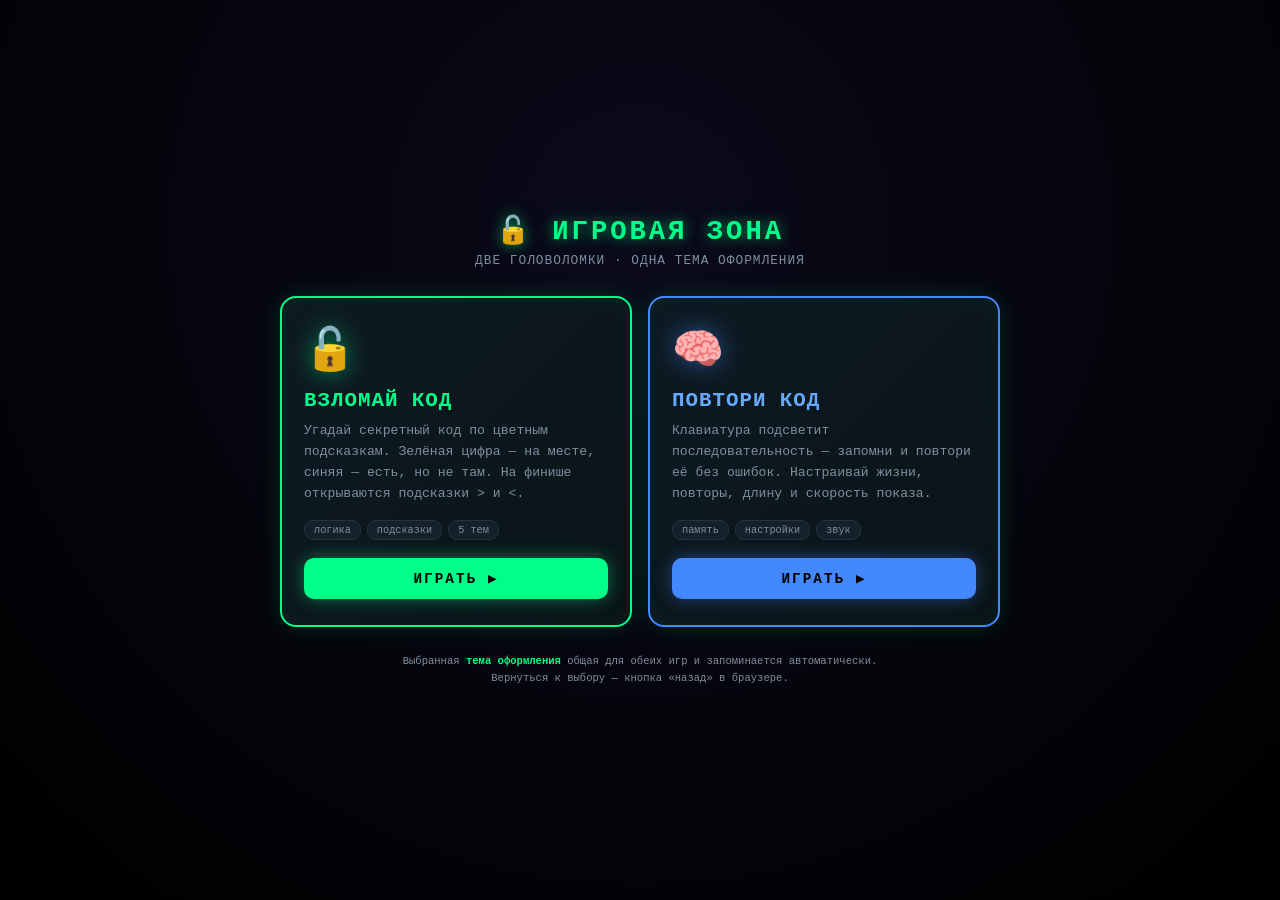
==== index.html @ ed69767f "Add files via upload" ====
﻿<!DOCTYPE html>
<html lang="ru">
<head>
<meta charset="UTF-8">
<meta name="viewport" content="width=device-width, initial-scale=1.0">
<title>🔓 Игровая зона</title>
<style>
  *{box-sizing:border-box;margin:0;padding:0;-webkit-tap-highlight-color:transparent}
  :root{--accent:#00ff88;--accent2:#4488ff;--dim:#7f8fa0}
  body{
    font-family:'Courier New',monospace;
    background:radial-gradient(circle at 50% 25%,#0a0a1a 0%,#000 100%);
    color:var(--accent);min-height:100vh;
    display:flex;justify-content:center;align-items:center;padding:16px;
  }
  .wrap{max-width:720px;width:100%}
  h1{text-align:center;font-size:1.7em;letter-spacing:3px;margin-bottom:6px;text-shadow:0 0 14px rgba(0,255,136,.6)}
  .sub{text-align:center;color:var(--dim);font-size:.8em;margin-bottom:28px;letter-spacing:1px}
  .grid{display:grid;grid-template-columns:1fr 1fr;gap:16px}
  @media(max-width:640px){.grid{grid-template-columns:1fr}}
  .card{
    display:flex;flex-direction:column;text-decoration:none;
    background:linear-gradient(135deg,#0d1a22 0%,#0a1418 100%);
    border:2px solid var(--accent);border-radius:16px;padding:26px 22px;
    transition:transform .18s,box-shadow .18s,background .18s;
    box-shadow:0 0 24px rgba(0,255,136,.15),inset 0 0 20px rgba(0,255,136,.04);
  }
  .card:active,.card:hover{transform:translateY(-4px) scale(.99);box-shadow:0 6px 34px rgba(0,255,136,.4)}
  .card.alt{border-color:var(--accent2)}
  .card.alt:hover,.card.alt:active{box-shadow:0 6px 34px rgba(68,136,255,.4)}
  .icon{font-size:2.6em;margin-bottom:14px;filter:drop-shadow(0 0 12px rgba(0,255,136,.5))}
  .card.alt .icon{filter:drop-shadow(0 0 12px rgba(68,136,255,.5))}
  .name{font-size:1.3em;font-weight:bold;color:var(--accent);letter-spacing:1px;margin-bottom:8px}
  .card.alt .name{color:#66aaff}
  .desc{color:var(--dim);font-size:.82em;line-height:1.6;flex:1}
  .tags{display:flex;flex-wrap:wrap;gap:6px;margin-top:16px}
  .tag{font-size:.64em;padding:3px 9px;border-radius:9px;background:#14202a;color:var(--dim);border:1px solid #24343e}
  .play{
    margin-top:18px;text-align:center;font-weight:bold;letter-spacing:2px;
    padding:12px;border-radius:10px;background:var(--accent);color:#000;
    box-shadow:0 0 18px rgba(0,255,136,.4);font-size:.9em;
  }
  .card.alt .play{background:var(--accent2);box-shadow:0 0 18px rgba(68,136,255,.4)}
  .note{text-align:center;color:var(--dim);font-size:.66em;margin-top:26px;line-height:1.6}
  .note b{color:var(--accent)}
</style>
</head>
<body>
  <div class="wrap">
    <h1>🔓 ИГРОВАЯ ЗОНА</h1>
    <p class="sub">ДВЕ ГОЛОВОЛОМКИ · ОДНА ТЕМА ОФОРМЛЕНИЯ</p>

    <div class="grid">
      <a class="card" href="guessthecode.html">
        <div class="icon">🔓</div>
        <div class="name">ВЗЛОМАЙ КОД</div>
        <div class="desc">Угадай секретный код по цветным подсказкам. Зелёная цифра — на месте, синяя — есть, но не там. На финише открываются подсказки &gt; и &lt;.</div>
        <div class="tags">
          <span class="tag">логика</span>
          <span class="tag">подсказки</span>
          <span class="tag">5 тем</span>
        </div>
        <div class="play">ИГРАТЬ ▶</div>
      </a>

      <a class="card alt" href="seq.html">
        <div class="icon">🧠</div>
        <div class="name">ПОВТОРИ КОД</div>
        <div class="desc">Клавиатура подсветит последовательность — запомни и повтори её без ошибок. Настраивай жизни, повторы, длину и скорость показа.</div>
        <div class="tags">
          <span class="tag">память</span>
          <span class="tag">настройки</span>
          <span class="tag">звук</span>
        </div>
        <div class="play">ИГРАТЬ ▶</div>
      </a>
    </div>

    <div class="note">Выбранная <b>тема оформления</b> общая для обеих игр и запоминается автоматически.<br>Вернуться к выбору — кнопка «назад» в браузере.</div>
  </div>
</body>
</html>
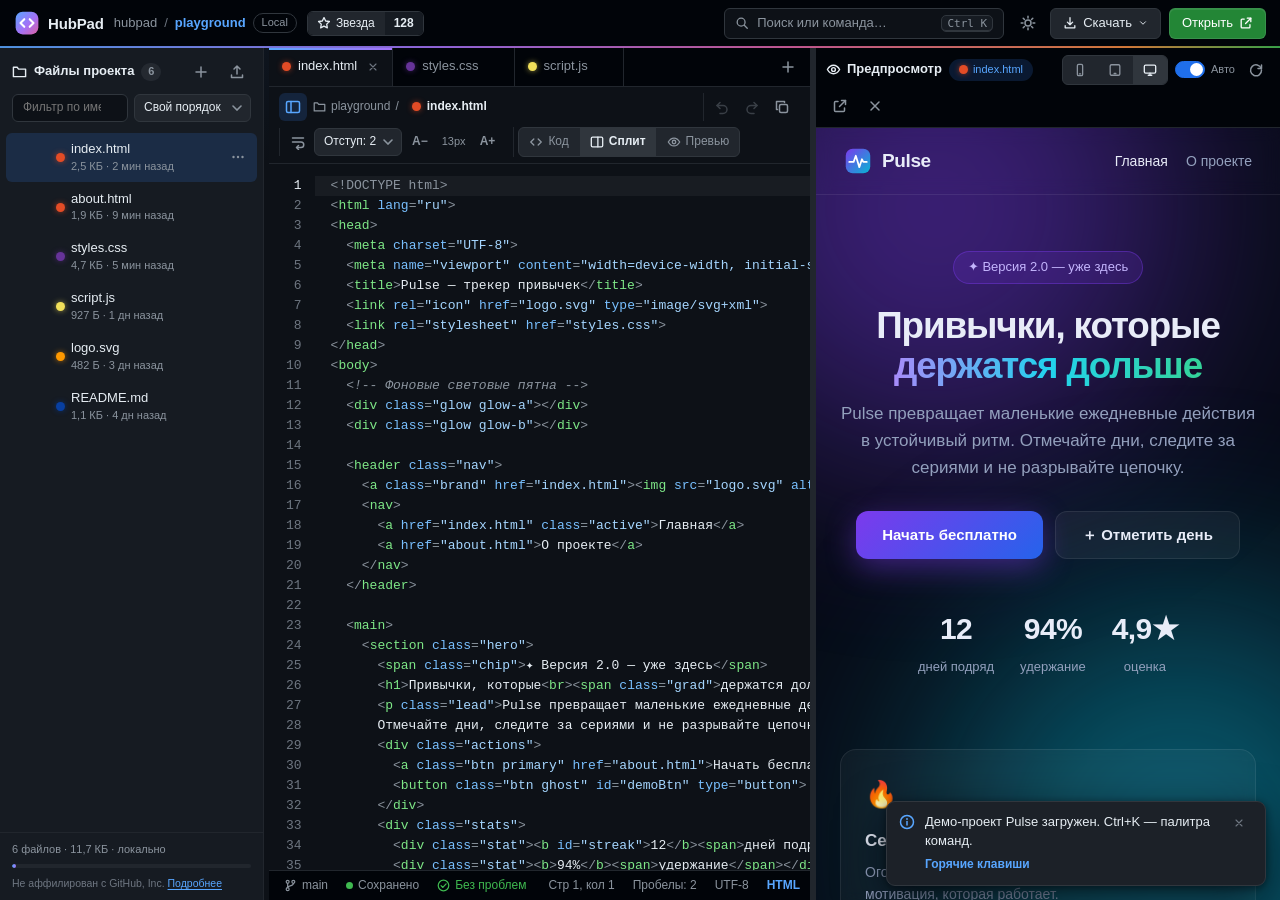
==== commit 986f3ef5: "Rename hubpad.html to index.html" ====
--- a/index.html
+++ b/index.html
@@ -1,82 +1,3005 @@
 ﻿<!DOCTYPE html>
-<html lang="ru">
+<html lang="ru" data-theme="dark">
 <head>
 <meta charset="UTF-8">
-<meta name="viewport" content="width=device-width, initial-scale=1.0">
-<title>🔓 Игровая зона</title>
+<meta name="viewport" content="width=device-width, initial-scale=1, maximum-scale=1, interactive-widget=resizes-content">
+<meta name="color-scheme" content="dark light">
+<title>HubPad — Редактор кода в стиле GitHub</title>
+<link id="favicon" rel="icon" href="data:,">
 <style>
-  *{box-sizing:border-box;margin:0;padding:0;-webkit-tap-highlight-color:transparent}
-  :root{--accent:#00ff88;--accent2:#4488ff;--dim:#7f8fa0}
-  body{
-    font-family:'Courier New',monospace;
-    background:radial-gradient(circle at 50% 25%,#0a0a1a 0%,#000 100%);
-    color:var(--accent);min-height:100vh;
-    display:flex;justify-content:center;align-items:center;padding:16px;
-  }
-  .wrap{max-width:720px;width:100%}
-  h1{text-align:center;font-size:1.7em;letter-spacing:3px;margin-bottom:6px;text-shadow:0 0 14px rgba(0,255,136,.6)}
-  .sub{text-align:center;color:var(--dim);font-size:.8em;margin-bottom:28px;letter-spacing:1px}
-  .grid{display:grid;grid-template-columns:1fr 1fr;gap:16px}
-  @media(max-width:640px){.grid{grid-template-columns:1fr}}
-  .card{
-    display:flex;flex-direction:column;text-decoration:none;
-    background:linear-gradient(135deg,#0d1a22 0%,#0a1418 100%);
-    border:2px solid var(--accent);border-radius:16px;padding:26px 22px;
-    transition:transform .18s,box-shadow .18s,background .18s;
-    box-shadow:0 0 24px rgba(0,255,136,.15),inset 0 0 20px rgba(0,255,136,.04);
-  }
-  .card:active,.card:hover{transform:translateY(-4px) scale(.99);box-shadow:0 6px 34px rgba(0,255,136,.4)}
-  .card.alt{border-color:var(--accent2)}
-  .card.alt:hover,.card.alt:active{box-shadow:0 6px 34px rgba(68,136,255,.4)}
-  .icon{font-size:2.6em;margin-bottom:14px;filter:drop-shadow(0 0 12px rgba(0,255,136,.5))}
-  .card.alt .icon{filter:drop-shadow(0 0 12px rgba(68,136,255,.5))}
-  .name{font-size:1.3em;font-weight:bold;color:var(--accent);letter-spacing:1px;margin-bottom:8px}
-  .card.alt .name{color:#66aaff}
-  .desc{color:var(--dim);font-size:.82em;line-height:1.6;flex:1}
-  .tags{display:flex;flex-wrap:wrap;gap:6px;margin-top:16px}
-  .tag{font-size:.64em;padding:3px 9px;border-radius:9px;background:#14202a;color:var(--dim);border:1px solid #24343e}
-  .play{
-    margin-top:18px;text-align:center;font-weight:bold;letter-spacing:2px;
-    padding:12px;border-radius:10px;background:var(--accent);color:#000;
-    box-shadow:0 0 18px rgba(0,255,136,.4);font-size:.9em;
-  }
-  .card.alt .play{background:var(--accent2);box-shadow:0 0 18px rgba(68,136,255,.4)}
-  .note{text-align:center;color:var(--dim);font-size:.66em;margin-top:26px;line-height:1.6}
-  .note b{color:var(--accent)}
+/* ============ ПАЛИТРА GITHUB ============ */
+:root, :root[data-theme="dark"]{
+  --canvas:#0d1117; --inset:#010409; --surface:#161b22; --overlay:#1c2128;
+  --border:#30363d; --border-muted:#21262d;
+  --fg:#e6edf3; --muted:#8b949e; --faint:#6e7681;
+  --accent:#58a6ff; --accent-em:#1f6feb; --accent-subtle:rgba(56,139,253,.16);
+  --success:#3fb950; --success-em:#238636; --success-hover:#2ea043;
+  --danger:#f85149; --danger-em:#da3633; --danger-subtle:rgba(248,81,73,.16);
+  --warn:#d29922; --warn-subtle:rgba(187,128,9,.18);
+  --purple:#a371f7; --pink:#db61a2; --orange:#f0883e; --cyan:#39c5cf; --gold:#e3b341;
+  --hover:rgba(177,186,196,.09);
+  --btn-bg:#21262d; --btn-hover:#30363d; --btn-border:#30363d; --btn-primary-border:rgba(240,246,252,.1);
+  --syn-kw:#ff7b72; --syn-tag:#7ee787; --syn-attr:#79c0ff; --syn-str:#a5d6ff;
+  --syn-com:#8b949e; --syn-fun:#d2a8ff; --syn-const:#79c0ff;
+  --sel:rgba(56,139,253,.35); --active-line:rgba(110,118,129,.11);
+  --scrim:rgba(1,4,9,.72); --shadow:0 16px 48px rgba(1,4,9,.65), 0 2px 8px rgba(1,4,9,.5);
+  --scroll-thumb:#30363d; --scroll-hover:#484f58;
+  --glow-a:rgba(56,139,253,.07); --glow-b:rgba(163,113,247,.06);
+  --kbd-shadow:inset 0 -1px 0 #30363d;
+}
+:root[data-theme="light"]{
+  --canvas:#ffffff; --inset:#f6f8fa; --surface:#f6f8fa; --overlay:#ffffff;
+  --border:#d0d7de; --border-muted:#d8dee4;
+  --fg:#1f2328; --muted:#59636e; --faint:#818b98;
+  --accent:#0969da; --accent-em:#0969da; --accent-subtle:rgba(9,105,218,.12);
+  --success:#1a7f37; --success-em:#1f883d; --success-hover:#1a7f37;
+  --danger:#cf222e; --danger-em:#cf222e; --danger-subtle:rgba(207,34,46,.1);
+  --warn:#9a6700; --warn-subtle:rgba(154,103,0,.14);
+  --purple:#8250df; --pink:#bf3989; --orange:#bc4c00; --cyan:#1b7c83; --gold:#9a6700;
+  --hover:rgba(208,215,222,.35);
+  --btn-bg:#f6f8fa; --btn-hover:#eef1f4; --btn-border:#d0d7de; --btn-primary-border:rgba(31,35,40,.15);
+  --syn-kw:#cf222e; --syn-tag:#116329; --syn-attr:#0550ae; --syn-str:#0a3069;
+  --syn-com:#59636e; --syn-fun:#8250df; --syn-const:#0550ae;
+  --sel:rgba(9,105,218,.22); --active-line:rgba(234,238,242,.55);
+  --scrim:rgba(31,35,40,.5); --shadow:0 16px 48px rgba(140,149,159,.45), 0 2px 8px rgba(140,149,159,.25);
+  --scroll-thumb:#d0d7de; --scroll-hover:#afb8c1;
+  --glow-a:rgba(9,105,218,.05); --glow-b:rgba(130,80,223,.05);
+  --kbd-shadow:inset 0 -1px 0 #d0d7de;
+}
+/* ============ БАЗА ============ */
+*{box-sizing:border-box}
+html,body{height:100%}
+body{
+  margin:0; background:var(--canvas); color:var(--fg);
+  font:14px/1.45 -apple-system,BlinkMacSystemFont,"Segoe UI","Noto Sans",Helvetica,Arial,sans-serif;
+  overflow:hidden; touch-action:manipulation;
+}
+body::before{content:""; position:fixed; inset:0; pointer-events:none; z-index:0;
+  background:radial-gradient(700px 380px at 12% -8%, var(--glow-a), transparent 65%),
+             radial-gradient(760px 420px at 96% 108%, var(--glow-b), transparent 65%);}
+[hidden]{display:none!important}
+button{font:inherit; color:inherit; background:none; border:0; padding:0; cursor:pointer}
+input,select,textarea{font:inherit; color:inherit}
+::selection{background:var(--sel)}
+:focus-visible{outline:2px solid var(--accent); outline-offset:2px; border-radius:6px}
+svg{display:block; flex:none}
+*{scrollbar-width:thin; scrollbar-color:var(--scroll-thumb) transparent}
+*::-webkit-scrollbar{width:10px; height:10px}
+*::-webkit-scrollbar-track{background:transparent}
+*::-webkit-scrollbar-thumb{background:var(--scroll-thumb); border-radius:6px; border:2px solid transparent; background-clip:padding-box}
+*::-webkit-scrollbar-thumb:hover{background:var(--scroll-hover); border:2px solid transparent; background-clip:padding-box}
+*::-webkit-scrollbar-corner{background:transparent}
+kbd,.kbd{font:11px/1 ui-monospace,SFMono-Regular,"SF Mono",Menlo,Consolas,monospace; color:var(--muted);
+  background:var(--surface); border:1px solid var(--border); border-radius:5px; padding:2px 5px; box-shadow:var(--kbd-shadow); white-space:nowrap}
+/* ============ КНОПКИ ============ */
+.btn{display:inline-flex; align-items:center; gap:6px; padding:5px 12px; min-height:30px;
+  background:var(--btn-bg); border:1px solid var(--btn-border); border-radius:6px;
+  font-size:13px; font-weight:500; color:var(--fg); white-space:nowrap; user-select:none;
+  transition:background .12s, border-color .12s, box-shadow .12s}
+.btn:hover{background:var(--btn-hover)}
+.btn:active{filter:brightness(.94)}
+.btn[disabled]{opacity:.45; cursor:not-allowed; pointer-events:none}
+.btn-primary{background:var(--success-em); border-color:var(--btn-primary-border); color:#fff;
+  box-shadow:0 1px 0 rgba(0,0,0,.15), inset 0 1px 0 rgba(255,255,255,.08)}
+.btn-primary:hover{background:var(--success-hover)}
+.btn-danger{background:var(--danger-em); border-color:var(--btn-primary-border); color:#fff}
+.btn-danger:hover{filter:brightness(1.1)}
+.btn-block{width:100%; justify-content:center}
+.btn-sm{padding:3px 9px; min-height:26px; font-size:12px}
+.icon-btn{display:inline-flex; align-items:center; justify-content:center; width:28px; height:28px;
+  border-radius:6px; color:var(--muted); border:1px solid transparent; user-select:none;
+  transition:background .12s, color .12s}
+.icon-btn:hover{background:var(--hover); color:var(--fg)}
+.icon-btn[disabled]{opacity:.35; pointer-events:none}
+.icon-btn[aria-pressed="true"]{background:var(--accent-subtle); color:var(--accent)}
+.seg{display:inline-flex; background:var(--btn-bg); border:1px solid var(--btn-border); border-radius:6px; overflow:hidden}
+.seg-btn{display:inline-flex; align-items:center; gap:5px; padding:4px 10px; min-height:28px;
+  font-size:12px; font-weight:500; color:var(--muted); border-right:1px solid var(--border-muted); transition:background .12s,color .12s}
+.seg-btn:last-child{border-right:0}
+.seg-btn:hover{color:var(--fg); background:var(--hover)}
+.seg-btn[aria-pressed="true"]{background:var(--btn-hover); color:var(--fg); font-weight:600}
+.sel{appearance:none; background:var(--btn-bg) url('data:image/svg+xml;utf8,<svg xmlns="http://www.w3.org/2000/svg" width="10" height="6" viewBox="0 0 10 6"><path d="M1 1l4 4 4-4" fill="none" stroke="%238b949e" stroke-width="1.6" stroke-linecap="round"/></svg>') no-repeat right 8px center;
+  border:1px solid var(--btn-border); border-radius:6px; padding:4px 24px 4px 9px; font-size:12px; color:var(--fg); min-height:28px}
+.sel:hover{background-color:var(--btn-hover)}
+.switch{position:relative; width:30px; height:17px; border-radius:20px; background:var(--btn-border); border:1px solid var(--border); transition:background .15s; flex:none}
+.switch::after{content:""; position:absolute; top:1px; left:1px; width:13px; height:13px; border-radius:50%; background:var(--muted); transition:transform .15s, background .15s}
+.switch[aria-checked="true"]{background:var(--accent-em); border-color:var(--accent-em)}
+.switch[aria-checked="true"]::after{transform:translateX(13px); background:#fff}
+.field{width:100%; background:var(--canvas); border:1px solid var(--border); border-radius:6px; padding:6px 10px; font-size:13px; color:var(--fg)}
+.field:focus{outline:none; border-color:var(--accent); box-shadow:0 0 0 3px var(--accent-subtle)}
+.field.err{border-color:var(--danger); box-shadow:0 0 0 3px var(--danger-subtle)}
+.field-label{display:block; font-size:12px; font-weight:600; margin:0 0 6px}
+.field-hint{font-size:12px; color:var(--muted); margin-top:6px; min-height:16px}
+.field-hint.err{color:var(--danger)}
+/* ============ КАРКАС ============ */
+.app{position:relative; z-index:1; display:flex; flex-direction:column; height:100vh; height:100dvh}
+.topbar{position:relative; z-index:30; display:flex; align-items:center; gap:10px; padding:8px 14px;
+  background:var(--inset); border-bottom:1px solid var(--border-muted); flex:none}
+.topbar::after{content:""; position:absolute; left:0; right:0; bottom:-1px; height:2px; opacity:.85; pointer-events:none;
+  background:linear-gradient(90deg, var(--accent), var(--purple) 34%, var(--pink) 62%, var(--orange) 88%, var(--success))}
+.brand{display:flex; align-items:center; gap:8px; font-weight:700; font-size:15px; letter-spacing:-.01em; user-select:none}
+.repo-crumb{display:flex; align-items:center; gap:7px; font-size:13px; color:var(--muted); min-width:0}
+.repo-crumb b{color:var(--accent); font-weight:600}
+.repo-crumb .sep{color:var(--faint)}
+.badge-public{font-size:11px; font-weight:500; color:var(--muted); border:1px solid var(--border); border-radius:20px; padding:1px 8px}
+.star-btn{display:inline-flex; align-items:center; gap:0; border:1px solid var(--btn-border); border-radius:6px; overflow:hidden; position:relative}
+.star-btn .sb-l{display:inline-flex; align-items:center; gap:5px; padding:3px 9px; background:var(--btn-bg); font-size:12px; font-weight:500; transition:background .12s}
+.star-btn:hover .sb-l{background:var(--btn-hover)}
+.star-btn .sb-n{padding:3px 9px; font-size:12px; font-weight:600; background:var(--surface); border-left:1px solid var(--border-muted)}
+.star-btn.starred .sb-l{color:var(--gold)}
+.star-btn.starred svg{fill:var(--gold)}
+.burst-p{position:absolute; left:22px; top:50%; width:5px; height:5px; border-radius:50%; pointer-events:none;
+  background:var(--gold); animation:burst .65s ease-out forwards}
+@keyframes burst{0%{transform:translate(0,0) scale(1); opacity:1}100%{transform:translate(var(--dx),var(--dy)) scale(.2); opacity:0}}
+.topbar .spacer{flex:1}
+.search-trigger{display:flex; align-items:center; gap:8px; width:280px; padding:5px 10px; min-height:30px;
+  background:var(--canvas); border:1px solid var(--border); border-radius:6px; color:var(--muted); font-size:13px; transition:border-color .12s}
+.search-trigger:hover{border-color:var(--faint)}
+.search-trigger .st-txt{flex:1; text-align:left; overflow:hidden; text-overflow:ellipsis; white-space:nowrap}
+.top-actions{display:flex; align-items:center; gap:8px}
+.workspace{flex:1; display:flex; min-height:0}
+/* ============ САЙДБАР ============ */
+.sidebar{display:flex; flex-direction:column; width:264px; flex:none; background:var(--surface);
+  border-right:1px solid var(--border-muted); min-height:0}
+.sb-head{display:flex; align-items:center; gap:8px; padding:10px 12px 8px; flex:none}
+.sb-title{font-size:13px; font-weight:600; flex:1; display:flex; align-items:center; gap:7px}
+.count-pill{font-size:11px; font-weight:600; color:var(--muted); background:var(--hover); border-radius:20px; padding:1px 7px}
+.sb-tools{display:flex; gap:6px; padding:0 12px 8px; flex:none}
+.sb-filter-wrap{position:relative; flex:1; min-width:0}
+.sb-filter-wrap .field{padding-right:26px; font-size:12px; min-height:28px; padding-top:4px; padding-bottom:4px}
+.sb-clear{position:absolute; right:3px; top:50%; transform:translateY(-50%); width:22px; height:22px}
+.bulk-bar{display:flex; align-items:center; gap:6px; margin:0 12px 8px; padding:6px 8px; flex:none;
+  background:var(--accent-subtle); border:1px solid var(--accent-em); border-radius:6px; font-size:12px}
+.bulk-bar b{flex:1; font-weight:600; color:var(--accent)}
+.file-list{flex:1; overflow-y:auto; overflow-x:hidden; padding:2px 6px 10px; min-height:0}
+.f-item{position:relative; display:flex; align-items:center; gap:6px; padding:6px 6px 6px 4px; margin:1px 0;
+  border-radius:6px; cursor:pointer; border:1px solid transparent; user-select:none}
+.f-item:hover{background:var(--hover)}
+.f-item.active{background:var(--accent-subtle)}
+.f-item.active .f-name{color:var(--fg)}
+.f-item.selected{border-color:var(--accent-em)}
+.f-item.dragging{opacity:.4}
+.f-item.drop-before::before,.f-item.drop-after::after{content:""; position:absolute; left:4px; right:4px; height:2px; background:var(--accent); border-radius:2px}
+.f-item.drop-before::before{top:-2px}
+.f-item.drop-after::after{bottom:-2px}
+.f-grip{color:var(--faint); opacity:0; cursor:grab; width:12px; transition:opacity .12s}
+.f-item:hover .f-grip{opacity:1}
+.f-check{appearance:none; width:14px; height:14px; border:1px solid var(--border); border-radius:4px; background:var(--canvas);
+  cursor:pointer; flex:none; opacity:0; transition:opacity .12s; position:relative}
+.f-item:hover .f-check,.f-item.selected .f-check,.file-list.bulk-mode .f-check{opacity:1}
+.f-check:checked{background:var(--accent-em); border-color:var(--accent-em); opacity:1}
+.f-check:checked::after{content:""; position:absolute; left:3.5px; top:1px; width:4px; height:7px; border:solid #fff; border-width:0 2px 2px 0; transform:rotate(42deg)}
+.f-dot{width:9px; height:9px; border-radius:50%; flex:none; box-shadow:0 0 6px -1px currentColor}
+.f-text{flex:1; min-width:0}
+.f-name{font-size:13px; font-weight:500; color:var(--fg); overflow:hidden; text-overflow:ellipsis; white-space:nowrap}
+.f-meta{font-size:11px; color:var(--muted); overflow:hidden; text-overflow:ellipsis; white-space:nowrap}
+.f-menu{opacity:0; width:24px; height:24px}
+.f-item:hover .f-menu,.f-item.active .f-menu{opacity:1}
+.sb-empty{padding:26px 16px; text-align:center; color:var(--muted); font-size:12px}
+.sb-foot{flex:none; padding:9px 12px; border-top:1px solid var(--border-muted); font-size:11px; color:var(--muted)}
+.meter{height:4px; background:var(--border-muted); border-radius:4px; overflow:hidden; margin-top:6px}
+.meter i{display:block; height:100%; width:2%; border-radius:4px; background:linear-gradient(90deg,var(--accent),var(--purple)); transition:width .4s}
+.legal-note{margin:8px 0 0; font-size:10.5px; line-height:1.45; color:var(--faint)}
+.legal-link{color:var(--accent); font-size:10.5px; text-decoration:underline; text-underline-offset:2px}
+.legal-link:hover{color:var(--fg)}
+.legal-body{display:flex; flex-direction:column; gap:10px; font-size:13px; color:var(--muted)}
+.legal-body p{margin:0}
+.legal-body b{color:var(--fg); font-weight:600}
+.sb-divider{width:5px; flex:none; cursor:col-resize; background:transparent; transition:background .15s}
+.sb-divider:hover,body.drag-x .sb-divider{background:var(--accent-subtle)}
+/* ============ ОСНОВНАЯ ОБЛАСТЬ ============ */
+.main{flex:1; display:flex; min-width:0; min-height:0}
+.editor-pane{flex:1 1 auto; min-width:0; display:flex; flex-direction:column; position:relative; background:var(--canvas)}
+.main[data-layout="code"] .preview-pane,.main[data-layout="code"] .pv-divider{display:none}
+.main[data-layout="preview"] .editor-pane,.main[data-layout="preview"] .pv-divider{display:none}
+.main[data-layout="preview"] .preview-pane{flex:1 1 auto!important; width:auto; border-left:0}
+.tabs-row{display:flex; align-items:stretch; flex:none; background:var(--inset); border-bottom:1px solid var(--border-muted); min-height:38px}
+.tabs{display:flex; overflow-x:auto; overflow-y:hidden; flex:1; scrollbar-width:none}
+.tabs::-webkit-scrollbar{display:none}
+.tab{position:relative; display:flex; align-items:center; gap:7px; padding:0 10px 0 13px; min-height:38px;
+  font-size:13px; color:var(--muted); border-right:1px solid var(--border-muted); cursor:pointer; white-space:nowrap; user-select:none; flex:none}
+.tab:hover{background:var(--hover); color:var(--fg)}
+.tab.active{background:var(--canvas); color:var(--fg)}
+.tab.active::before{content:""; position:absolute; top:0; left:0; right:0; height:2px; background:linear-gradient(90deg,var(--accent),var(--purple))}
+.tab.dragging{opacity:.4}
+.tab.drop-before{box-shadow:inset 3px 0 0 var(--accent)}
+.tab.drop-after{box-shadow:inset -3px 0 0 var(--accent)}
+.tab-close{display:flex; align-items:center; justify-content:center; width:18px; height:18px; border-radius:5px; color:var(--faint); opacity:0}
+.tab:hover .tab-close,.tab.active .tab-close{opacity:1}
+.tab-close:hover{background:var(--hover); color:var(--fg)}
+.tab-add{flex:none; align-self:center; margin:0 8px}
+.ed-toolbar{display:flex; align-items:center; gap:6px; flex-wrap:wrap; padding:6px 10px; flex:none;
+  border-bottom:1px solid var(--border-muted); background:var(--canvas)}
+.crumb{display:flex; align-items:center; gap:6px; font-size:12px; color:var(--muted); min-width:0; margin-right:auto}
+.crumb .crumb-folder{display:flex; align-items:center; gap:5px}
+.crumb-file{display:flex; align-items:center; gap:6px; font-size:12px; font-weight:600; color:var(--fg);
+  padding:3px 7px; border-radius:6px; max-width:220px}
+.crumb-file:hover{background:var(--hover)}
+.crumb-file span{overflow:hidden; text-overflow:ellipsis; white-space:nowrap}
+.tb-group{display:flex; align-items:center; gap:2px; padding:0 4px; border-left:1px solid var(--border-muted)}
+.font-val{font-size:11px; color:var(--muted); min-width:32px; text-align:center; font-variant-numeric:tabular-nums}
+.tb-btn-txt{width:auto; padding:0 7px; font-size:12px; font-weight:600}
+/* ============ РЕДАКТОР ============ */
+.ed-scroll{flex:1; overflow:auto; min-height:0; position:relative; overscroll-behavior:contain;
+  --code-size:13px; --code-lh:20px; --gw:2; --tab-size:2}
+.ed-inner{display:flex; align-items:stretch; min-height:100%; position:relative}
+.ed-scroll:not(.wrap) .ed-inner{width:max-content; min-width:100%}
+.ed-scroll.wrap .ed-inner{width:100%}
+.gutter{position:sticky; left:0; z-index:3; flex:none; min-width:calc(var(--gw)*1ch + 30px);
+  padding:12px 0 160px; background:var(--canvas); text-align:right; user-select:none;
+  font:400 var(--code-size)/var(--code-lh) ui-monospace,SFMono-Regular,"SF Mono",Menlo,Consolas,"Liberation Mono",monospace;
+  color:var(--faint); border-right:1px solid transparent}
+.ed-scroll.hscroll .gutter{border-right-color:var(--border-muted); box-shadow:6px 0 12px -8px rgba(0,0,0,.5)}
+.gl{padding:0 12px 0 16px}
+.gl.active{color:var(--fg)}
+.code-wrap{position:relative; z-index:1; flex:1 1 auto; min-width:0}
+.active-line{position:absolute; left:0; right:0; top:12px; height:var(--code-lh); background:var(--active-line); pointer-events:none; z-index:0}
+.active-line.flash{animation:lineflash 1s ease-out}
+@keyframes lineflash{0%{background:var(--warn-subtle); box-shadow:inset 3px 0 0 var(--warn)}100%{background:var(--active-line)}}
+.hl, .code-input, .code-metrics{
+  margin:0; padding:12px 16px 160px; border:0;
+  font:400 var(--code-size)/var(--code-lh) ui-monospace,SFMono-Regular,"SF Mono",Menlo,Consolas,"Liberation Mono",monospace;
+  letter-spacing:normal; font-variant-ligatures:none; font-kerning:none; tab-size:var(--tab-size);
+}
+.hl{position:relative; z-index:1; pointer-events:none; color:var(--fg)}
+.code-line{min-height:var(--code-lh)}
+.ed-scroll:not(.wrap) .code-line,.ed-scroll:not(.wrap) .code-input{white-space:pre}
+.ed-scroll.wrap .code-line,.ed-scroll.wrap .code-input{white-space:pre-wrap; overflow-wrap:break-word}
+.code-input{position:absolute; inset:0; z-index:2; width:100%; height:100%; resize:none; overflow:hidden;
+  background:transparent; color:transparent; -webkit-text-fill-color:transparent; caret-color:var(--fg); outline:none}
+.code-input::selection{background:var(--sel); color:transparent; -webkit-text-fill-color:transparent}
+.code-metrics{position:absolute; visibility:hidden; white-space:pre; padding:0; pointer-events:none; top:0; left:0}
+.tk-kw{color:var(--syn-kw)} .tk-tag{color:var(--syn-tag)} .tk-attr{color:var(--syn-attr)}
+.tk-str{color:var(--syn-str)} .tk-com{color:var(--syn-com); font-style:italic}
+.tk-fun{color:var(--syn-fun)} .tk-const{color:var(--syn-const)}
+.tk-meta{color:var(--syn-com)} .tk-h{color:var(--syn-attr); font-weight:700} .tk-b{color:var(--fg); font-weight:700}
+.tk-i{font-style:italic} .tk-pun{color:var(--muted)}
+.ed-empty{position:absolute; inset:0; z-index:5; display:flex; align-items:center; justify-content:center; background:var(--canvas)}
+.empty-state{text-align:center; padding:24px; max-width:360px}
+.empty-ring{width:76px; height:76px; margin:0 auto 16px; border-radius:50%; display:flex; align-items:center; justify-content:center;
+  color:var(--muted); background:var(--surface); border:1px solid var(--border); position:relative}
+.empty-ring::before{content:""; position:absolute; inset:-5px; border-radius:50%; padding:2px; opacity:.7;
+  background:conic-gradient(var(--accent),var(--purple),var(--pink),var(--orange),var(--accent));
+  -webkit-mask:linear-gradient(#000 0 0) content-box, linear-gradient(#000 0 0); -webkit-mask-composite:xor; mask-composite:exclude}
+.empty-state h3{margin:0 0 6px; font-size:16px}
+.empty-state p{margin:0 0 16px; font-size:13px; color:var(--muted)}
+.empty-actions{display:flex; gap:8px; justify-content:center; flex-wrap:wrap}
+.empty-chips{display:flex; gap:6px; justify-content:center; flex-wrap:wrap; margin-top:14px}
+.empty-chip{font-size:12px; color:var(--accent); padding:3px 10px; border:1px solid var(--border); border-radius:20px}
+.empty-chip:hover{border-color:var(--accent); background:var(--accent-subtle)}
+.statusbar{display:flex; align-items:center; gap:4px; flex:none; min-height:30px; padding:2px 8px;
+  background:var(--inset); border-top:1px solid var(--border-muted); font-size:12px; color:var(--muted); user-select:none}
+.st-item{display:inline-flex; align-items:center; gap:5px; padding:2px 7px; border-radius:6px; white-space:nowrap}
+button.st-item:hover{background:var(--hover); color:var(--fg)}
+.st-item.ok{color:var(--success)} .st-item.warn{color:var(--warn)} .st-item.bad{color:var(--danger)}
+.st-spring{flex:1}
+.st-dot{width:7px; height:7px; border-radius:50%; background:var(--success); flex:none}
+.st-dot.saving{background:var(--warn); animation:pulse 1s infinite}
+.st-dot.off{background:var(--danger)}
+@keyframes pulse{50%{opacity:.35}}
+.st-lang{font-weight:600; color:var(--accent)}
+/* ============ ПРЕДПРОСМОТР ============ */
+.pv-divider{width:5px; flex:none; cursor:col-resize; background:var(--border-muted); transition:background .15s}
+.pv-divider:hover,body.drag-x .pv-divider{background:var(--accent)}
+.preview-pane{display:flex; flex-direction:column; flex:0 0 46%; min-width:220px; background:var(--inset); border-left:1px solid var(--border-muted); min-height:0}
+.pv-head{display:flex; align-items:center; gap:7px; flex-wrap:wrap; padding:7px 10px; flex:none; border-bottom:1px solid var(--border-muted)}
+.pv-title{display:flex; align-items:center; gap:6px; font-size:13px; font-weight:600}
+.pv-chip{display:inline-flex; align-items:center; gap:5px; font-size:11px; color:var(--accent); background:var(--accent-subtle);
+  border:1px solid transparent; border-radius:20px; padding:2px 9px; max-width:150px}
+.pv-chip span{overflow:hidden; text-overflow:ellipsis; white-space:nowrap}
+.pv-chip:hover{border-color:var(--accent-em)}
+.pv-stale{width:7px; height:7px; border-radius:50%; background:var(--warn); animation:pulse 1.2s infinite}
+.pv-head .spacer{flex:1}
+.pv-auto{display:flex; align-items:center; gap:6px; font-size:11px; color:var(--muted)}
+.pv-stage{flex:1; min-height:0; overflow:auto; display:flex; padding:0;
+  background:radial-gradient(circle, var(--border-muted) 1px, transparent 1px) 0 0/22px 22px, var(--inset)}
+.pv-stage.framed{padding:14px}
+.pv-frame{margin:auto; width:100%; height:100%; max-width:100%; background:var(--canvas); position:relative;
+  transition:width .3s cubic-bezier(.3,.8,.3,1)}
+.pv-stage.framed .pv-frame{height:100%; border:1px solid var(--border); border-radius:10px; overflow:hidden;
+  box-shadow:0 12px 34px rgba(0,0,0,.35)}
+.pv-frame iframe{width:100%; height:100%; border:0; display:block; background:transparent}
+.pv-empty{flex:1; display:flex; align-items:center; justify-content:center}
+.pv-pulse{animation:pvpulse .5s ease-out}
+@keyframes pvpulse{0%{box-shadow:0 0 0 2px var(--accent)}100%{box-shadow:0 0 0 2px transparent}}
+/* ============ ОВЕРЛЕИ ============ */
+.scrim{position:fixed; inset:0; z-index:80; background:var(--scrim); backdrop-filter:blur(3px); animation:fadein .15s ease-out}
+@keyframes fadein{from{opacity:0}}
+.modal{position:fixed; z-index:81; left:50%; top:50%; transform:translate(-50%,-50%); width:460px; max-width:calc(100vw - 28px);
+  max-height:calc(100dvh - 40px); display:flex; flex-direction:column;
+  background:var(--overlay); border:1px solid var(--border); border-radius:12px; box-shadow:var(--shadow); animation:pop .16s cubic-bezier(.3,1.2,.4,1)}
+@keyframes pop{from{opacity:0; transform:translate(-50%,-50%) scale(.95)}}
+.modal-head{display:flex; align-items:center; gap:10px; padding:13px 16px; border-bottom:1px solid var(--border-muted); flex:none}
+.modal-head h2{margin:0; font-size:14px; font-weight:600; flex:1}
+.modal-body{padding:16px; overflow-y:auto}
+.modal-foot{display:flex; justify-content:flex-end; gap:8px; padding:12px 16px; border-top:1px solid var(--border-muted); flex:none}
+.tpl-grid{display:grid; grid-template-columns:1fr 1fr; gap:7px; margin-top:14px}
+.tpl-opt{display:flex; align-items:center; gap:8px; padding:8px 10px; border:1px solid var(--border); border-radius:8px;
+  font-size:12px; cursor:pointer; color:var(--muted); transition:border-color .12s, background .12s; text-align:left}
+.tpl-opt:hover{background:var(--hover)}
+.tpl-opt.on{border-color:var(--accent); background:var(--accent-subtle); color:var(--fg)}
+.tpl-opt b{display:block; font-size:12px; color:var(--fg)}
+.tpl-opt small{display:block; font-size:10.5px; color:var(--muted)}
+.confirm-ico{width:44px; height:44px; border-radius:50%; display:flex; align-items:center; justify-content:center; flex:none;
+  background:var(--danger-subtle); color:var(--danger)}
+.sc-grid{display:grid; grid-template-columns:auto 1fr; gap:9px 16px; align-items:center; font-size:13px}
+.sc-grid .keys{display:flex; gap:4px; justify-content:flex-end}
+.sc-sec{grid-column:1/-1; font-size:11px; font-weight:700; text-transform:uppercase; letter-spacing:.06em; color:var(--muted); margin-top:8px}
+.sc-sec:first-child{margin-top:0}
+.palette{position:fixed; z-index:81; left:50%; top:64px; transform:translateX(-50%); width:620px; max-width:calc(100vw - 24px);
+  background:var(--overlay); border:1px solid var(--border); border-radius:12px; box-shadow:var(--shadow); overflow:hidden;
+  display:flex; flex-direction:column; animation:palin .16s cubic-bezier(.3,1.2,.4,1)}
+@keyframes palin{from{opacity:0; transform:translateX(-50%) translateY(-8px) scale(.98)}}
+.pal-input-row{display:flex; align-items:center; gap:10px; padding:12px 14px; border-bottom:1px solid var(--border-muted); color:var(--muted)}
+.pal-input{flex:1; background:none; border:0; outline:none; font-size:15px; color:var(--fg)}
+.pal-input::placeholder{color:var(--faint)}
+.pal-list{max-height:min(420px, 55dvh); overflow-y:auto; padding:6px}
+.pal-sec{font-size:11px; font-weight:600; text-transform:uppercase; letter-spacing:.05em; color:var(--muted); padding:8px 10px 4px}
+.pal-item{display:flex; align-items:center; gap:10px; width:100%; padding:7px 10px; border-radius:7px; font-size:13px; text-align:left; color:var(--fg)}
+.pal-item .pi-ico{color:var(--muted); display:flex}
+.pal-item.active{background:var(--accent-subtle)}
+.pal-item.active .pi-ico{color:var(--accent)}
+.pi-main{flex:1; min-width:0}
+.pi-name{font-weight:500; overflow:hidden; text-overflow:ellipsis; white-space:nowrap}
+.pi-sub{font-size:11px; color:var(--muted); overflow:hidden; text-overflow:ellipsis; white-space:nowrap}
+.snip{font:12px/1.5 ui-monospace,SFMono-Regular,Menlo,Consolas,monospace; color:var(--muted); overflow:hidden; text-overflow:ellipsis; white-space:nowrap}
+.snip mark{background:var(--warn-subtle); color:var(--warn); border-radius:3px; padding:0 1px}
+.pi-line{font:11px ui-monospace,Menlo,Consolas,monospace; color:var(--faint); flex:none}
+.pal-empty{padding:26px; text-align:center; color:var(--muted); font-size:13px}
+.pal-foot{display:flex; gap:14px; padding:8px 14px; border-top:1px solid var(--border-muted); font-size:11px; color:var(--muted); flex:none}
+.pal-foot span{display:inline-flex; align-items:center; gap:5px}
+/* поповеры */
+.pop{position:fixed; z-index:70; background:var(--overlay); border:1px solid var(--border); border-radius:10px;
+  box-shadow:var(--shadow); animation:popin .13s cubic-bezier(.3,1.2,.4,1)}
+@keyframes popin{from{opacity:0; transform:translateY(-4px) scale(.98)}}
+.pop-dl{width:330px; max-width:calc(100vw - 20px); padding:14px; max-height:calc(100dvh - 20px); overflow-y:auto}
+.pop-dl h3{margin:0 0 10px; font-size:13px; font-weight:600; display:flex; align-items:center; gap:7px}
+.dl-standalone{display:flex; align-items:flex-start; gap:8px; margin:10px 0 2px; font-size:12px; color:var(--muted); cursor:pointer}
+.dl-standalone input{margin-top:2px; accent-color:var(--accent-em)}
+.dl-note{font-size:11px; color:var(--faint); margin:8px 0 0}
+.pop-div{height:1px; background:var(--border-muted); margin:12px -14px}
+.pop-menu{min-width:200px; padding:5px}
+.menu-item{display:flex; align-items:center; gap:9px; width:100%; padding:6px 10px; border-radius:6px; font-size:13px; text-align:left}
+.menu-item:hover{background:var(--hover)}
+.menu-item.danger{color:var(--danger)}
+.menu-item.danger:hover{background:var(--danger-subtle)}
+.menu-item .mi-kbd{margin-left:auto}
+.menu-div{height:1px; background:var(--border-muted); margin:5px 4px}
+.pop-prob{width:380px; max-width:calc(100vw - 20px)}
+.prob-head{padding:11px 14px; border-bottom:1px solid var(--border-muted); font-size:13px; font-weight:600; display:flex; gap:8px; align-items:center}
+.prob-head small{font-weight:400; color:var(--faint); font-size:11px}
+.prob-list{max-height:300px; overflow-y:auto; padding:5px}
+.prob-item{display:flex; align-items:center; gap:9px; width:100%; padding:7px 10px; border-radius:6px; font-size:12.5px; text-align:left}
+.prob-item:hover{background:var(--hover)}
+.prob-item .pi-line{color:var(--warn); background:var(--warn-subtle); padding:1px 7px; border-radius:10px}
+.prob-ok{padding:22px; text-align:center; color:var(--success); font-size:13px; display:flex; flex-direction:column; align-items:center; gap:8px}
+.drawer{position:fixed; z-index:81; top:0; right:0; bottom:0; width:320px; max-width:92vw;
+  background:var(--surface); border-left:1px solid var(--border); box-shadow:var(--shadow);
+  display:flex; flex-direction:column; animation:drawin .2s cubic-bezier(.3,1,.4,1)}
+@keyframes drawin{from{transform:translateX(30px); opacity:0}}
+.drawer-head{display:flex; align-items:center; gap:10px; padding:14px 16px; border-bottom:1px solid var(--border-muted)}
+.drawer-head h2{margin:0; font-size:14px; flex:1; overflow:hidden; text-overflow:ellipsis; white-space:nowrap}
+.drawer-body{flex:1; overflow-y:auto; padding:16px}
+.dr-file{display:flex; align-items:center; gap:12px; margin-bottom:16px}
+.dr-ico{width:46px; height:46px; border-radius:10px; background:var(--canvas); border:1px solid var(--border); display:flex; align-items:center; justify-content:center}
+.dr-name{font-size:14px; font-weight:600; word-break:break-all}
+.dr-type{font-size:11px; color:var(--muted)}
+.dr-grid{display:grid; grid-template-columns:auto 1fr; gap:8px 14px; font-size:12.5px; margin-bottom:18px}
+.dr-grid dt{color:var(--muted)} .dr-grid dd{margin:0; text-align:right; font-variant-numeric:tabular-nums}
+.dr-actions{display:flex; flex-direction:column; gap:6px}
+.dr-actions .btn{justify-content:flex-start}
+.toasts{position:fixed; z-index:90; right:14px; bottom:14px; display:flex; flex-direction:column; gap:8px; max-width:min(380px, calc(100vw - 28px))}
+.toast{position:relative; display:flex; align-items:flex-start; gap:10px; padding:11px 12px; overflow:hidden;
+  background:var(--overlay); border:1px solid var(--border); border-radius:9px; box-shadow:var(--shadow);
+  font-size:13px; animation:toastin .22s cubic-bezier(.3,1.2,.4,1)}
+@keyframes toastin{from{opacity:0; transform:translateY(10px) scale(.97)}}
+.toast.leaving{opacity:0; transform:translateY(6px); transition:opacity .18s, transform .18s}
+.toast .t-ico{margin-top:1px}
+.toast.success .t-ico{color:var(--success)} .toast.info .t-ico{color:var(--accent)}
+.toast.warn .t-ico{color:var(--warn)} .toast.danger .t-ico{color:var(--danger)}
+.t-body{flex:1; min-width:0}
+.t-msg{word-break:break-word}
+.t-action{margin-top:5px; font-size:12px; font-weight:600; color:var(--accent)}
+.t-action:hover{text-decoration:underline}
+.t-close{color:var(--faint); width:20px; height:20px; flex:none}
+.t-close:hover{color:var(--fg)}
+.t-bar{position:absolute; left:0; bottom:0; height:2px; background:var(--accent); width:100%; transform-origin:left; animation:tbar linear forwards}
+.toast.success .t-bar{background:var(--success)} .toast.warn .t-bar{background:var(--warn)} .toast.danger .t-bar{background:var(--danger)}
+@keyframes tbar{from{transform:scaleX(1)}to{transform:scaleX(0)}}
+.drop-overlay{position:fixed; inset:10px; z-index:95; border:2px dashed var(--accent); border-radius:14px;
+  background:var(--accent-subtle); backdrop-filter:blur(2px); display:flex; align-items:center; justify-content:center; pointer-events:none}
+.drop-inner{text-align:center; color:var(--fg)}
+.drop-inner .empty-ring{color:var(--accent)}
+.drop-inner h3{margin:0 0 4px; font-size:16px}
+.drop-inner p{margin:0; font-size:12px; color:var(--muted)}
+.sb-scrim{position:fixed; inset:0; z-index:44; background:var(--scrim)}
+body.drag-x{cursor:col-resize; user-select:none}
+body.drag-x iframe{pointer-events:none}
+/* ============ АДАПТИВ ============ */
+@media (max-width:1100px){
+  .seg-btn .seg-label{display:none}
+  .search-trigger{width:200px}
+}
+@media (max-width:900px){
+  .main[data-layout="split"]{flex-direction:column}
+  .main[data-layout="split"] .preview-pane{flex:1 1 50%!important; width:auto; min-width:0; border-left:0; border-top:1px solid var(--border-muted)}
+  .main[data-layout="split"] .editor-pane{flex:1 1 50%}
+  .pv-divider,.sb-divider{display:none}
+  .sidebar{position:fixed; z-index:45; top:0; bottom:0; left:0; width:280px!important; transform:translateX(-102%);
+    transition:transform .22s cubic-bezier(.3,1,.4,1); box-shadow:var(--shadow); padding-top:8px}
+  .sidebar.open{transform:none}
+  .repo-crumb,.star-btn{display:none}
+}
+@media (max-width:700px){
+  .btn .btn-label,.dl-caret{display:none}
+  .top-actions .btn{padding:5px 9px}
+  .search-trigger{width:auto; padding:5px 8px}
+  .search-trigger .st-txt,.search-trigger kbd{display:none}
+  .crumb .crumb-folder{display:none}
+  .st-enc,.st-indent,.st-size,.st-branch,.st-sel{display:none}
+  .tab-size-wrap{display:none}
+  .icon-btn{width:32px; height:32px}
+  .pv-auto span{display:none}
+}
+@media (max-width:480px){
+  .brand span{display:none}
+  .topbar{gap:7px; padding:8px 10px}
+  .font-val{display:none}
+  .palette{top:12px}
+}
+@media (prefers-reduced-motion:reduce){
+  *,*::before,*::after{animation-duration:.01ms!important; animation-iteration-count:1!important; transition-duration:.01ms!important}
+}
 </style>
 </head>
 <body>
-  <div class="wrap">
-    <h1>🔓 ИГРОВАЯ ЗОНА</h1>
-    <p class="sub">ДВЕ ГОЛОВОЛОМКИ · ОДНА ТЕМА ОФОРМЛЕНИЯ</p>
-
-    <div class="grid">
-      <a class="card" href="guessthecode.html">
-        <div class="icon">🔓</div>
-        <div class="name">ВЗЛОМАЙ КОД</div>
-        <div class="desc">Угадай секретный код по цветным подсказкам. Зелёная цифра — на месте, синяя — есть, но не там. На финише открываются подсказки &gt; и &lt;.</div>
-        <div class="tags">
-          <span class="tag">логика</span>
-          <span class="tag">подсказки</span>
-          <span class="tag">5 тем</span>
+<noscript><div style="padding:40px;text-align:center">HubPad требует включённый JavaScript.</div></noscript>
+
+<div class="app" id="app">
+  <!-- ======= ШАПКА ======= -->
+  <header class="topbar">
+    <div class="brand" id="brand"></div>
+    <div class="repo-crumb">
+      <span>hubpad</span><span class="sep">/</span><b>playground</b>
+      <span class="badge-public">Local</span>
+    </div>
+    <button class="star-btn" id="starBtn" title="Отметить проект звездой">
+      <span class="sb-l" id="starIco"></span><span class="sb-n" id="starCount">128</span>
+    </button>
+    <div class="spacer"></div>
+    <button class="search-trigger" id="searchTrigger" title="Поиск и команды (Ctrl+K)">
+      <span id="searchIco"></span><span class="st-txt">Поиск или команда…</span><kbd>Ctrl K</kbd>
+    </button>
+    <div class="top-actions">
+      <button class="icon-btn" id="themeBtn" title="Переключить тему" aria-label="Переключить тему"></button>
+      <button class="btn" id="dlBtn" title="Скачать файл с выбранным именем (Ctrl+S)">
+        <span id="dlIco"></span><span class="btn-label">Скачать</span><span class="dl-caret" id="dlCaret"></span>
+      </button>
+      <button class="btn btn-primary" id="deployBtn" title="Открыть страницу в новой вкладке (Ctrl+Enter)">
+        <span class="btn-label">Открыть</span><span id="deployIco"></span>
+      </button>
+    </div>
+  </header>
+
+  <div class="workspace">
+    <!-- ======= САЙДБАР ======= -->
+    <aside class="sidebar" id="sidebar">
+      <div class="sb-head">
+        <div class="sb-title"><span id="sbFolderIco"></span>Файлы проекта <span class="count-pill" id="sbCount">0</span></div>
+        <button class="icon-btn" id="newFileBtn" title="Новый файл" aria-label="Новый файл"></button>
+        <button class="icon-btn" id="importBtn" title="Импортировать файлы" aria-label="Импортировать файлы"></button>
+      </div>
+      <div class="sb-tools">
+        <div class="sb-filter-wrap">
+          <input class="field" id="sbFilter" placeholder="Фильтр по имени…" autocomplete="off" spellcheck="false">
+          <button class="icon-btn sb-clear" id="sbClear" title="Очистить фильтр" hidden></button>
         </div>
-        <div class="play">ИГРАТЬ ▶</div>
-      </a>
-
-      <a class="card alt" href="seq.html">
-        <div class="icon">🧠</div>
-        <div class="name">ПОВТОРИ КОД</div>
-        <div class="desc">Клавиатура подсветит последовательность — запомни и повтори её без ошибок. Настраивай жизни, повторы, длину и скорость показа.</div>
-        <div class="tags">
-          <span class="tag">память</span>
-          <span class="tag">настройки</span>
-          <span class="tag">звук</span>
+        <select class="sel" id="sbSort" title="Сортировка файлов">
+          <option value="manual">Свой порядок</option>
+          <option value="name">По имени</option>
+          <option value="updated">По изменению</option>
+          <option value="size">По размеру</option>
+        </select>
+      </div>
+      <div class="bulk-bar" id="bulkBar" hidden>
+        <b id="bulkCount"></b>
+        <button class="btn btn-sm" id="bulkZip" title="Скачать выбранные как .zip"></button>
+        <button class="btn btn-sm btn-danger" id="bulkDel" title="Удалить выбранные"></button>
+        <button class="icon-btn" id="bulkClear" title="Снять выделение" style="width:24px;height:24px"></button>
+      </div>
+      <div class="file-list" id="fileList"></div>
+      <div class="sb-foot">
+        <span id="sbUsageText"></span>
+        <div class="meter"><i id="sbUsageBar"></i></div>
+        <p class="legal-note">
+          Не аффилирован с GitHub, Inc.
+          <button class="legal-link" id="legalBtn" type="button">Подробнее</button>
+        </p>
+      </div>
+    </aside>
+    <div class="sb-scrim" id="sbScrim" hidden></div>
+    <div class="sb-divider" id="sbDivider" title="Потяните, чтобы изменить ширину"></div>
+
+    <!-- ======= ЦЕНТР ======= -->
+    <main class="main" id="main" data-layout="split">
+      <section class="editor-pane" id="editorPane">
+        <div class="tabs-row">
+          <div class="tabs" id="tabs" role="tablist"></div>
+          <button class="icon-btn tab-add" id="tabAdd" title="Новый файл" aria-label="Новый файл"></button>
         </div>
-        <div class="play">ИГРАТЬ ▶</div>
-      </a>
-    </div>
-
-    <div class="note">Выбранная <b>тема оформления</b> общая для обеих игр и запоминается автоматически.<br>Вернуться к выбору — кнопка «назад» в браузере.</div>
+        <div class="ed-toolbar" id="edToolbar">
+          <button class="icon-btn" id="sidebarBtn" title="Показать/скрыть файлы (Ctrl+B)" aria-pressed="true"></button>
+          <div class="crumb">
+            <span class="crumb-folder"><span id="crumbFolderIco"></span>playground<span>/</span></span>
+            <button class="crumb-file" id="crumbFile" title="Переименовать файл"><span id="crumbDot" class="f-dot"></span><span id="crumbName">—</span></button>
+          </div>
+          <div class="tb-group">
+            <button class="icon-btn" id="undoBtn" title="Отменить (Ctrl+Z)"></button>
+            <button class="icon-btn" id="redoBtn" title="Повторить (Ctrl+Shift+Z)"></button>
+            <button class="icon-btn" id="copyBtn" title="Скопировать содержимое файла"></button>
+          </div>
+          <div class="tb-group">
+            <button class="icon-btn" id="wrapBtn" title="Перенос строк (Alt+Z)" aria-pressed="false"></button>
+            <span class="tab-size-wrap"><select class="sel" id="tabSizeSel" title="Ширина отступа">
+              <option value="2">Отступ: 2</option><option value="4">Отступ: 4</option>
+            </select></span>
+            <button class="icon-btn tb-btn-txt" id="fontMinus" title="Уменьшить шрифт">A−</button>
+            <span class="font-val" id="fontVal">13px</span>
+            <button class="icon-btn tb-btn-txt" id="fontPlus" title="Увеличить шрифт">A+</button>
+          </div>
+          <div class="tb-group">
+            <div class="seg" id="layoutSeg" role="group" aria-label="Режим отображения">
+              <button class="seg-btn" data-layout="code" title="Только код"></button>
+              <button class="seg-btn" data-layout="split" title="Код и предпросмотр"></button>
+              <button class="seg-btn" data-layout="preview" title="Только предпросмотр"></button>
+            </div>
+          </div>
+        </div>
+
+        <div class="ed-scroll" id="edScroll">
+          <div class="ed-inner">
+            <div class="gutter" id="gutter" aria-hidden="true"></div>
+            <div class="code-wrap" id="codeWrap">
+              <div class="active-line" id="activeLine"></div>
+              <pre class="hl" id="hl" aria-hidden="true"></pre>
+              <textarea class="code-input" id="code" wrap="off" spellcheck="false" autocapitalize="off" autocomplete="off" autocorrect="off" aria-label="Редактор кода"></textarea>
+              <span class="code-metrics" id="metrics">0000000000</span>
+            </div>
+          </div>
+        </div>
+
+        <div class="ed-empty" id="edEmpty" hidden>
+          <div class="empty-state">
+            <div class="empty-ring" id="edEmptyIco"></div>
+            <h3>Нет открытого файла</h3>
+            <p>Создайте новый файл, импортируйте свой или откройте что-нибудь из проекта.</p>
+            <div class="empty-actions">
+              <button class="btn btn-primary" id="emptyNewBtn"></button>
+              <button class="btn" id="emptyImportBtn"></button>
+            </div>
+            <div class="empty-chips" id="emptyChips"></div>
+          </div>
+        </div>
+
+        <footer class="statusbar">
+          <span class="st-item st-branch" id="stBranch" title="Локальный проект"></span>
+          <span class="st-item" id="stSaved"><span class="st-dot" id="stDot"></span><span id="stSavedTxt">Сохранено</span></span>
+          <button class="st-item ok" id="stProblems" title="Быстрая проверка кода"></button>
+          <span class="st-spring"></span>
+          <span class="st-item" id="stLnCol">Стр 1, кол 1</span>
+          <span class="st-item st-sel" id="stSel" hidden></span>
+          <span class="st-item st-indent" id="stIndent">Пробелы: 2</span>
+          <span class="st-item st-enc">UTF-8</span>
+          <span class="st-item st-lang" id="stLang">HTML</span>
+          <span class="st-item st-size" id="stSize">0 Б</span>
+          <button class="icon-btn" id="helpBtn" title="Горячие клавиши (?)" style="width:24px;height:24px"></button>
+        </footer>
+      </section>
+
+      <div class="pv-divider" id="pvDivider" title="Потяните, чтобы изменить ширину · двойной клик — сброс"></div>
+
+      <!-- ======= ПРЕДПРОСМОТР ======= -->
+      <section class="preview-pane" id="previewPane">
+        <div class="pv-head">
+          <span class="pv-title"><span id="pvEye"></span>Предпросмотр</span>
+          <button class="pv-chip" id="pvTargetChip" title="Открыть этот файл в редакторе"><span id="pvChipDot" class="f-dot"></span><span id="pvChipName">—</span></button>
+          <span class="pv-stale" id="pvStale" title="Есть изменения — обновите" hidden></span>
+          <span class="spacer"></span>
+          <div class="seg" id="pvDeviceSeg" role="group" aria-label="Ширина предпросмотра">
+            <button class="seg-btn" data-device="375" title="Мобильный · 375px"></button>
+            <button class="seg-btn" data-device="768" title="Планшет · 768px"></button>
+            <button class="seg-btn" data-device="auto" title="Во всю ширину"></button>
+          </div>
+          <label class="pv-auto" title="Обновлять предпросмотр при вводе">
+            <button class="switch" id="pvAuto" role="switch" aria-checked="true" aria-label="Автообновление"></button><span>Авто</span>
+          </label>
+          <button class="icon-btn" id="pvRefresh" title="Обновить предпросмотр"></button>
+          <button class="icon-btn" id="pvOpen" title="Открыть в новой вкладке (Ctrl+Enter)"></button>
+          <button class="icon-btn" id="pvClose" title="Скрыть предпросмотр"></button>
+        </div>
+        <div class="pv-stage" id="pvStage">
+          <div class="pv-frame" id="pvFrame"><iframe id="pvIframe" title="Предпросмотр страницы" sandbox="allow-scripts allow-forms allow-modals allow-popups allow-popups-to-escape-sandbox allow-downloads"></iframe></div>
+        </div>
+        <div class="pv-empty" id="pvEmpty" hidden>
+          <div class="empty-state">
+            <div class="empty-ring" id="pvEmptyIco"></div>
+            <h3>Нечего показывать</h3>
+            <p>Добавьте HTML-страницу, SVG или Markdown — предпросмотр оживёт сам.</p>
+            <div class="empty-actions"><button class="btn btn-primary" id="pvEmptyBtn"></button></div>
+          </div>
+        </div>
+      </section>
+    </main>
   </div>
+</div>
+
+<!-- ======= СЛОИ ======= -->
+<div class="scrim" id="scrim" hidden></div>
+<div class="modal" id="modal" role="dialog" aria-modal="true" hidden></div>
+<div class="palette" id="palette" role="dialog" aria-modal="true" aria-label="Палитра команд" hidden>
+  <div class="pal-input-row">
+    <span id="palSearchIco"></span>
+    <input class="pal-input" id="palInput" placeholder="Файл, текст в коде или команда…" autocomplete="off" spellcheck="false">
+    <kbd>Esc</kbd>
+  </div>
+  <div class="pal-list" id="palList"></div>
+  <div class="pal-foot">
+    <span><kbd>↑</kbd><kbd>↓</kbd> навигация</span><span><kbd>Enter</kbd> открыть</span><span><kbd>&gt;</kbd> только команды</span>
+  </div>
+</div>
+<div class="drawer" id="drawer" role="dialog" aria-modal="true" aria-label="Сведения о файле" hidden></div>
+
+<div class="pop pop-dl" id="dlPop" hidden>
+  <h3><span id="dlPopIco"></span>Скачать файл</h3>
+  <label class="field-label" for="dlName">Имя файла</label>
+  <input class="field" id="dlName" autocomplete="off" spellcheck="false" autocapitalize="off" enterkeyhint="done">
+  <div class="field-hint" id="dlHint"></div>
+  <label class="dl-standalone" id="dlStandaloneWrap">
+    <input type="checkbox" id="dlStandalone">
+    <span>Автономная страница — встроить связанные CSS, JS и SVG прямо в файл</span>
+  </label>
+  <button class="btn btn-primary btn-block" id="dlGo" style="margin-top:10px"></button>
+  <div class="pop-div"></div>
+  <button class="btn btn-block" id="dlZip"></button>
+  <p class="dl-note" id="dlZipNote"></p>
+</div>
+<div class="pop" id="pop" hidden></div>
+
+<div class="toasts" id="toasts" aria-live="polite"></div>
+<div class="drop-overlay" id="dropOverlay" hidden>
+  <div class="drop-inner">
+    <div class="empty-ring" id="dropIco"></div>
+    <h3>Отпустите файлы, чтобы импортировать</h3>
+    <p>.html · .css · .js · .svg · .md · .txt · .json — до 1,5 МБ каждый</p>
+  </div>
+</div>
+<input type="file" id="fileInput" hidden multiple accept=".html,.htm,.css,.js,.mjs,.json,.md,.markdown,.svg,.txt,.xml,.webmanifest">
+
+<script>
+'use strict';
+/* ================================================================
+   HubPad — редактор в стиле GitHub. Полностью автономен, без сети.
+   ================================================================ */
+(function(){
+
+/* ---------- утилиты ---------- */
+const $ = s => document.querySelector(s);
+const $$ = s => Array.from(document.querySelectorAll(s));
+const esc = s => String(s).replace(/&/g,'&amp;').replace(/</g,'&lt;').replace(/>/g,'&gt;');
+const escA = s => esc(s).replace(/"/g,'&quot;');
+const enc = new TextEncoder();
+const bytesOf = s => enc.encode(s).length;
+const uid = () => 'f' + Date.now().toString(36) + Math.random().toString(36).slice(2,7);
+const clamp = (v,a,b) => Math.min(b, Math.max(a,v));
+const debounce = (fn,ms) => { let t; const d=(...a)=>{clearTimeout(t); t=setTimeout(()=>fn(...a),ms);}; d.cancel=()=>clearTimeout(t); return d; };
+const plural = (n,f) => { n=Math.abs(n)%100; const d=n%10; if(n>10&&n<20)return f[2]; if(d>1&&d<5)return f[1]; if(d===1)return f[0]; return f[2]; };
+const fmtSize = n => n<1024 ? n+' Б' : n<1048576 ? (n/1024).toFixed(1).replace('.',',')+' КБ' : (n/1048576).toFixed(2).replace('.',',')+' МБ';
+const relTime = ts => { const d=Date.now()-ts; if(d<15000)return'только что'; if(d<60000)return Math.floor(d/1000)+' с назад';
+  if(d<3600000)return Math.floor(d/60000)+' мин назад'; if(d<86400000)return Math.floor(d/3600000)+' ч назад';
+  if(d<604800000)return Math.floor(d/86400000)+' дн назад'; return new Date(ts).toLocaleDateString('ru-RU',{day:'numeric',month:'short'}); };
+const extOf = n => { const i=n.lastIndexOf('.'); return i>0 ? n.slice(i+1).toLowerCase() : ''; };
+const baseOf = n => { const i=n.lastIndexOf('.'); return i>0 ? n.slice(0,i) : n; };
+const langOf = n => { const e=extOf(n);
+  if(e==='html'||e==='htm')return'html'; if(e==='css')return'css'; if(e==='js'||e==='mjs'||e==='json')return'js';
+  if(e==='svg'||e==='xml')return'html'; if(e==='md'||e==='markdown')return'md'; return'plain'; };
+const LANG_LABEL = {html:'HTML', css:'CSS', js:'JavaScript', md:'Markdown', plain:'Text'};
+const langLabel = n => extOf(n)==='svg' ? 'SVG' : extOf(n)==='json' ? 'JSON' : LANG_LABEL[langOf(n)];
+const DOT = {html:'#e34c26', css:'#663399', js:'#f1e05a', md:'#083fa1', plain:'#8b949e'};
+const dotColor = n => extOf(n)==='svg' ? '#ff9900' : DOT[langOf(n)];
+const reduceMotion = matchMedia('(prefers-reduced-motion: reduce)').matches;
+
+/* ---------- иконки ---------- */
+const P = (d,extra='') => '<path d="'+d+'" '+extra+'/>';
+const IC = {
+  search:'<circle cx="7" cy="7" r="4.5"/>'+P('m10.6 10.6 3.4 3.4'),
+  sun:'<circle cx="8" cy="8" r="3"/>'+P('M8 1.2v1.8M8 13v1.8M1.2 8H3M13 8h1.8M3.2 3.2l1.3 1.3M11.5 11.5l1.3 1.3M12.8 3.2l-1.3 1.3M4.5 11.5l-1.3 1.3'),
+  moon:P('M13.5 9.5A6 6 0 1 1 6.5 2.5a5 5 0 0 0 7 7Z'),
+  download:P('M8 2v8m0 0 3-3M8 10 5 7')+P('M2.5 11v2.5h11V11'),
+  upload:P('M8 10V2m0 0L5 5m3-3 3 3')+P('M2.5 11v2.5h11V11'),
+  external:P('M9.5 2.5h4v4')+P('M13.5 2.5 7.5 8.5')+P('M6 3.5H3.5a1 1 0 0 0-1 1v8a1 1 0 0 0 1 1h8a1 1 0 0 0 1-1V10'),
+  plus:P('M8 3v10M3 8h10'), x:P('m4 4 8 8m0-8-8 8'),
+  chevD:P('m4 6 4 4 4-4'),
+  file:P('M4 1.5h5.5L13 5v9.5H4Z')+P('M9.5 1.5V5H13'),
+  folder:P('M1.5 3.5h4l1.5 2h7.5v8h-13Z'),
+  code:P('m5.5 4.5-3.5 3.5 3.5 3.5M10.5 4.5l3.5 3.5-3.5 3.5'),
+  split:'<rect x="1.5" y="2.5" width="13" height="11" rx="1.5"/>'+P('M9 2.5v11'),
+  eye:P('M1.5 8S4 3.5 8 3.5 14.5 8 14.5 8 12 12.5 8 12.5 1.5 8 1.5 8Z')+'<circle cx="8" cy="8" r="2"/>',
+  phone:'<rect x="5" y="1.5" width="6" height="13" rx="1.5"/>'+P('M7.3 12.5h1.4'),
+  tablet:'<rect x="2.5" y="2" width="11" height="12" rx="1.5"/>'+P('M7 12h2'),
+  monitor:'<rect x="1.5" y="2.5" width="13" height="9" rx="1.5"/>'+P('M6 14h4M8 11.5V14'),
+  refresh:P('M13.5 3v3.5H10')+P('M13.2 6.5A5.5 5.5 0 1 0 13.5 8'),
+  undo:P('M3 6.5h6a4 4 0 0 1 0 8H6')+P('M6 3.5 3 6.5l3 3'),
+  redo:P('M13 6.5H7a4 4 0 0 0 0 8h3')+P('m10 3.5 3 3-3 3'),
+  wrap:P('M2.5 4h11M2.5 8h8.5a2.75 2.75 0 0 1 0 5.5H7')+P('M8.5 11.5 6.5 13.5l2 2'),
+  copy:'<rect x="5.5" y="5.5" width="8" height="8" rx="1.5"/>'+P('M10.5 3.5v-1h-8v8h1'),
+  check:P('m3 8.5 3.5 3.5L13 5'),
+  trash:P('M2.5 4.5h11M6.5 2.5h3M4 4.5l.7 9h6.6l.7-9')+P('M6.5 7v4M9.5 7v4'),
+  pencil:P('m11.5 2.5 2 2-8 8-2.5.5.5-2.5Z'),
+  dots:'<circle cx="3.5" cy="8" r="1.2" fill="currentColor" stroke="none"/><circle cx="8" cy="8" r="1.2" fill="currentColor" stroke="none"/><circle cx="12.5" cy="8" r="1.2" fill="currentColor" stroke="none"/>',
+  grip:'<circle cx="5.5" cy="4" r="1" fill="currentColor" stroke="none"/><circle cx="10.5" cy="4" r="1" fill="currentColor" stroke="none"/><circle cx="5.5" cy="8" r="1" fill="currentColor" stroke="none"/><circle cx="10.5" cy="8" r="1" fill="currentColor" stroke="none"/><circle cx="5.5" cy="12" r="1" fill="currentColor" stroke="none"/><circle cx="10.5" cy="12" r="1" fill="currentColor" stroke="none"/>',
+  info:'<circle cx="8" cy="8" r="6.5"/>'+P('M8 7.5v3.5')+'<circle cx="8" cy="5" r=".9" fill="currentColor" stroke="none"/>',
+  star:P('M8 1.8l1.9 3.9 4.3.6-3.1 3 .7 4.3L8 11.6l-3.8 2 .7-4.3-3.1-3 4.3-.6Z'),
+  alert:P('M8 2 14.5 13.5h-13Z')+P('M8 6.5v3')+'<circle cx="8" cy="11.6" r=".8" fill="currentColor" stroke="none"/>',
+  checkCircle:'<circle cx="8" cy="8" r="6.5"/>'+P('m5 8.2 2.2 2.2L11.2 6'),
+  xCircle:'<circle cx="8" cy="8" r="6.5"/>'+P('m5.8 5.8 4.4 4.4m0-4.4-4.4 4.4'),
+  keyboard:'<rect x="1.5" y="3.5" width="13" height="9" rx="1.5"/>'+P('M4 6.5h1M7.5 6.5h1M11 6.5h1M4 9.5h1M7.5 9.5h1M11 9.5h1M5.5 12h5'),
+  archive:'<rect x="1.5" y="2.5" width="13" height="3.5" rx="1"/>'+P('M3 6v7.5h10V6')+P('M6.5 8.5h3'),
+  sidebar:'<rect x="1.5" y="2.5" width="13" height="11" rx="1.5"/>'+P('M6 2.5v11'),
+  link:P('M6.5 9.5 9.5 6.5')+P('M7 4.5 8.5 3a2.5 2.5 0 0 1 3.5 3.5L10.5 8')+P('M9 11.5 7.5 13A2.5 2.5 0 0 1 4 9.5L5.5 8'),
+  branch:'<circle cx="4.5" cy="3.5" r="1.8"/><circle cx="4.5" cy="12.5" r="1.8"/><circle cx="11.5" cy="3.5" r="1.8"/>'+P('M4.5 5.3v5.4M11.5 5.5c0 3.5-7 2.5-7 5.2'),
+  clock:'<circle cx="8" cy="8" r="6.5"/>'+P('M8 4.5V8l2.5 1.5')
+};
+const ic = (n,s=16) => '<svg width="'+s+'" height="'+s+'" viewBox="0 0 16 16" fill="none" stroke="currentColor" stroke-width="1.5" stroke-linecap="round" stroke-linejoin="round" aria-hidden="true">'+IC[n]+'</svg>';
+const LOGO = '<svg width="26" height="26" viewBox="0 0 24 24" aria-hidden="true"><defs><linearGradient id="hlg" x1="0" y1="0" x2="1" y2="1"><stop offset="0" stop-color="#58a6ff"/><stop offset=".55" stop-color="#a371f7"/><stop offset="1" stop-color="#db61a2"/></linearGradient></defs><rect x="1.5" y="1.5" width="21" height="21" rx="6.5" fill="url(#hlg)"/><path d="M9.5 8.5 6 12l3.5 3.5M14.5 8.5 18 12l-3.5 3.5" stroke="#fff" stroke-width="1.9" fill="none" stroke-linecap="round" stroke-linejoin="round"/></svg>';
+
+/* ---------- демо-проект ---------- */
+function seedFiles(){
+  const now = Date.now();
+  const mk = (id,name,content,age) => ({id,name,content,bytes:bytesOf(content),createdAt:now-age-86400000,updatedAt:now-age});
+  const index = `<!DOCTYPE html>
+<html lang="ru">
+<head>
+  <meta charset="UTF-8">
+  <meta name="viewport" content="width=device-width, initial-scale=1.0">
+  <title>Pulse — трекер привычек</title>
+  <link rel="icon" href="logo.svg" type="image/svg+xml">
+  <link rel="stylesheet" href="styles.css">
+</head>
+<body>
+  \x3c!-- Фоновые световые пятна --\x3e
+  <div class="glow glow-a"></div>
+  <div class="glow glow-b"></div>
+
+  <header class="nav">
+    <a class="brand" href="index.html"><img src="logo.svg" alt="" width="28" height="28">Pulse</a>
+    <nav>
+      <a href="index.html" class="active">Главная</a>
+      <a href="about.html">О проекте</a>
+    </nav>
+  </header>
+
+  <main>
+    <section class="hero">
+      <span class="chip">✦ Версия 2.0 — уже здесь</span>
+      <h1>Привычки, которые<br><span class="grad">держатся дольше</span></h1>
+      <p class="lead">Pulse превращает маленькие ежедневные действия в устойчивый ритм.
+      Отмечайте дни, следите за сериями и не разрывайте цепочку.</p>
+      <div class="actions">
+        <a class="btn primary" href="about.html">Начать бесплатно</a>
+        <button class="btn ghost" id="demoBtn" type="button">＋ Отметить день</button>
+      </div>
+      <div class="stats">
+        <div class="stat"><b id="streak">12</b><span>дней подряд</span></div>
+        <div class="stat"><b>94%</b><span>удержание</span></div>
+        <div class="stat"><b>4,9★</b><span>оценка</span></div>
+      </div>
+    </section>
+
+    <section class="grid">
+      <article class="card"><span class="ico">🔥</span><h3>Серии</h3>
+        <p>Огонёк горит, пока вы не пропускаете день. Простая мотивация, которая работает.</p></article>
+      <article class="card"><span class="ico">📊</span><h3>Статистика</h3>
+        <p>Тепловая карта года, лучшие серии и мягкие напоминания без давления.</p></article>
+      <article class="card"><span class="ico">🌙</span><h3>Фокус-режим</h3>
+        <p>Вечерний ритуал: одна привычка, один тап, ноль лишнего шума.</p></article>
+    </section>
+  </main>
+
+  <footer>© <span id="year">2026</span> Pulse. Сделано с любовью к ритму.</footer>
+  <script src="script.js"><\/script>
 </body>
-</html>+</html>`;
+  const about = `<!DOCTYPE html>
+<html lang="ru">
+<head>
+  <meta charset="UTF-8">
+  <meta name="viewport" content="width=device-width, initial-scale=1.0">
+  <title>О проекте — Pulse</title>
+  <link rel="icon" href="logo.svg" type="image/svg+xml">
+  <link rel="stylesheet" href="styles.css">
+</head>
+<body>
+  <div class="glow glow-a"></div>
+  <div class="glow glow-b"></div>
+
+  <header class="nav">
+    <a class="brand" href="index.html"><img src="logo.svg" alt="" width="28" height="28">Pulse</a>
+    <nav>
+      <a href="index.html">Главная</a>
+      <a href="about.html" class="active">О проекте</a>
+    </nav>
+  </header>
+
+  <main>
+    <section class="hero small">
+      <span class="chip">О проекте</span>
+      <h1>Ритм важнее <span class="grad">интенсивности</span></h1>
+      <p class="lead">Мы верим, что двадцать минут каждый день сильнее, чем три часа раз в месяц.
+      Поэтому Pulse построен вокруг одной идеи — не разрывать цепочку.</p>
+      <blockquote class="quote">«Мы — то, что мы делаем изо дня в день. Совершенство — не действие, а привычка.»</blockquote>
+      <ul class="principles">
+        <li>Один тап — одна отметка. Никаких форм и настроек.</li>
+        <li>Пропустили день? Серия замораживается, а не сгорает.</li>
+        <li>Данные остаются на устройстве. Всегда.</li>
+      </ul>
+      <div class="actions">
+        <a class="btn primary" href="index.html">← На главную</a>
+      </div>
+    </section>
+  </main>
+
+  <footer>© <span id="year">2026</span> Pulse. Сделано с любовью к ритму.</footer>
+  <script src="script.js"><\/script>
+</body>
+</html>`;
+  const css = `/* Pulse — общие стили */
+:root {
+  --bg: #070b16;
+  --fg: #e8ecf8;
+  --muted: #93a0bd;
+  --violet: #7c3aed;
+  --cyan: #06b6d4;
+  --line: rgba(255, 255, 255, 0.08);
+}
+* { box-sizing: border-box; }
+body {
+  margin: 0;
+  min-height: 100vh;
+  background: var(--bg);
+  color: var(--fg);
+  font: 16px/1.6 -apple-system, "Segoe UI", Roboto, sans-serif;
+  overflow-x: hidden;
+}
+.glow {
+  position: fixed;
+  width: 480px;
+  height: 480px;
+  border-radius: 50%;
+  filter: blur(110px);
+  opacity: 0.45;
+  pointer-events: none;
+  animation: drift 14s ease-in-out infinite alternate;
+}
+.glow-a { background: var(--violet); top: -160px; left: -120px; }
+.glow-b { background: var(--cyan); bottom: -180px; right: -140px; animation-delay: -7s; }
+@keyframes drift {
+  from { transform: translate(0, 0) scale(1); }
+  to { transform: translate(60px, 40px) scale(1.15); }
+}
+.nav {
+  position: relative;
+  display: flex;
+  align-items: center;
+  justify-content: space-between;
+  padding: 18px 28px;
+  border-bottom: 1px solid var(--line);
+  backdrop-filter: blur(8px);
+}
+.brand {
+  display: flex;
+  align-items: center;
+  gap: 10px;
+  font-weight: 800;
+  font-size: 19px;
+  color: var(--fg);
+  text-decoration: none;
+  letter-spacing: -0.02em;
+}
+.nav nav { display: flex; gap: 18px; }
+.nav nav a { color: var(--muted); text-decoration: none; font-size: 14px; }
+.nav nav a:hover, .nav nav a.active { color: var(--fg); }
+main { position: relative; max-width: 960px; margin: 0 auto; padding: 0 24px; }
+.hero { text-align: center; padding: 84px 0 40px; }
+.hero.small { padding-top: 64px; }
+.chip {
+  display: inline-block;
+  padding: 5px 14px;
+  border-radius: 999px;
+  font-size: 13px;
+  color: #c4b5fd;
+  background: rgba(124, 58, 237, 0.16);
+  border: 1px solid rgba(124, 58, 237, 0.4);
+}
+h1 {
+  margin: 22px 0 14px;
+  font-size: clamp(2.3rem, 6vw, 3.9rem);
+  line-height: 1.08;
+  font-weight: 800;
+  letter-spacing: -0.03em;
+}
+.grad {
+  background: linear-gradient(90deg, #a78bfa, #22d3ee, #34d399);
+  -webkit-background-clip: text;
+  background-clip: text;
+  color: transparent;
+}
+.lead { max-width: 560px; margin: 0 auto; color: var(--muted); font-size: 17px; }
+.actions { display: flex; gap: 12px; justify-content: center; margin-top: 30px; flex-wrap: wrap; }
+.btn {
+  position: relative;
+  padding: 12px 26px;
+  border-radius: 12px;
+  font-size: 15px;
+  font-weight: 600;
+  text-decoration: none;
+  cursor: pointer;
+  transition: transform 0.15s, box-shadow 0.15s;
+  border: 0;
+  font-family: inherit;
+}
+.btn:hover { transform: translateY(-2px); }
+.btn.primary {
+  color: #fff;
+  background: linear-gradient(135deg, var(--violet), #2563eb);
+  box-shadow: 0 8px 30px rgba(124, 58, 237, 0.45);
+}
+.btn.ghost { color: var(--fg); background: rgba(255, 255, 255, 0.05); border: 1px solid var(--line); }
+.stats { display: flex; gap: 42px; justify-content: center; margin-top: 46px; flex-wrap: wrap; }
+.stat b { display: block; font-size: 30px; letter-spacing: -0.02em; }
+.stat span { color: var(--muted); font-size: 13px; }
+#streak.pop { animation: pop 0.35s ease; display: inline-block; }
+@keyframes pop { 40% { transform: scale(1.45); color: #34d399; } }
+.spark {
+  position: absolute;
+  top: -4px;
+  color: #34d399;
+  pointer-events: none;
+  animation: rise 0.7s ease-out forwards;
+}
+@keyframes rise {
+  from { opacity: 1; transform: translate(0, 0); }
+  to { opacity: 0; transform: translate(var(--dx), -46px); }
+}
+.grid { display: grid; grid-template-columns: repeat(3, 1fr); gap: 16px; padding: 30px 0 70px; }
+.card {
+  padding: 24px;
+  border-radius: 16px;
+  background: rgba(255, 255, 255, 0.04);
+  border: 1px solid var(--line);
+  backdrop-filter: blur(6px);
+  transition: transform 0.2s, border-color 0.2s;
+}
+.card:hover { transform: translateY(-4px); border-color: rgba(167, 139, 250, 0.5); }
+.card .ico { font-size: 26px; }
+.card h3 { margin: 12px 0 6px; font-size: 17px; }
+.card p { margin: 0; color: var(--muted); font-size: 14px; }
+.quote {
+  margin: 30px auto;
+  max-width: 520px;
+  padding: 14px 22px;
+  border-left: 3px solid var(--violet);
+  background: rgba(124, 58, 237, 0.08);
+  border-radius: 0 12px 12px 0;
+  color: var(--muted);
+  font-style: italic;
+  text-align: left;
+}
+.principles { max-width: 460px; margin: 26px auto 0; padding: 0; list-style: none; text-align: left; }
+.principles li { padding: 8px 0 8px 30px; position: relative; color: var(--muted); }
+.principles li::before { content: "✓"; position: absolute; left: 0; color: #34d399; font-weight: 700; }
+footer {
+  position: relative;
+  padding: 26px;
+  text-align: center;
+  color: var(--muted);
+  font-size: 13px;
+  border-top: 1px solid var(--line);
+}
+@media (max-width: 640px) {
+  .grid { grid-template-columns: 1fr; }
+  .hero { padding-top: 56px; }
+  .stats { gap: 26px; }
+}
+@media (prefers-reduced-motion: reduce) {
+  .glow, .spark, #streak.pop { animation: none; }
+}`;
+  const js = `// Pulse — немного интерактива для демо
+(function () {
+  var streak = 12;
+  var btn = document.getElementById('demoBtn');
+  var out = document.getElementById('streak');
+  var year = document.getElementById('year');
+
+  if (year) year.textContent = new Date().getFullYear();
+  if (!btn || !out) return;
+
+  btn.addEventListener('click', function () {
+    streak += 1;
+    out.textContent = streak;
+    out.classList.remove('pop');
+    void out.offsetWidth; // перезапуск анимации
+    out.classList.add('pop');
+    for (var i = 0; i < 6; i++) spark(btn);
+  });
+
+  function spark(host) {
+    var s = document.createElement('span');
+    s.className = 'spark';
+    s.textContent = '✦';
+    s.style.left = 20 + Math.random() * 60 + '%';
+    s.style.setProperty('--dx', (Math.random() * 80 - 40) + 'px');
+    host.appendChild(s);
+    setTimeout(function () { s.remove(); }, 700);
+  }
+})();`;
+  const logo = `<svg xmlns="http://www.w3.org/2000/svg" viewBox="0 0 64 64" width="64" height="64">
+  <defs>
+    <linearGradient id="g" x1="0" y1="0" x2="1" y2="1">
+      <stop offset="0" stop-color="#7c3aed"/>
+      <stop offset="1" stop-color="#06b6d4"/>
+    </linearGradient>
+  </defs>
+  <rect x="4" y="4" width="56" height="56" rx="16" fill="url(#g)"/>
+  <path d="M12 34h10l5-14 8 26 6-18 3 6h8" fill="none" stroke="#fff" stroke-width="4" stroke-linecap="round" stroke-linejoin="round"/>
+</svg>`;
+  const readme = `# Pulse — демо-проект HubPad
+
+Небольшой многостраничный сайт, который живёт прямо в редакторе.
+Отредактируйте \`styles.css\` — предпросмотр обновится сам.
+
+## Файлы
+
+- \`index.html\` — главная страница
+- \`about.html\` — страница «О проекте»
+- \`styles.css\` — общие стили
+- \`script.js\` — счётчик серии и искры
+- \`logo.svg\` — логотип
+
+## Как попробовать
+
+1. Нажмите **Открыть ↗** — сайт откроется в новой вкладке.
+2. Перейдите по ссылке «О проекте» — работает даже там.
+3. Скачайте файл под своим именем или весь проект как \`.zip\`.
+
+> Совет: \`Ctrl+K\` открывает палитру команд.
+
+## Каркас
+
+\`\`\`html
+<section class="hero">
+  <h1>Привычки, которые держатся</h1>
+</section>
+\`\`\`
+
+Сделано в **HubPad** — редакторе в стиле GitHub.`;
+  return [
+    mk('seed-index','index.html',index, 2*60000),
+    mk('seed-about','about.html',about, 9*60000),
+    mk('seed-css','styles.css',css, 5*60000),
+    mk('seed-js','script.js',js, 26*3600000),
+    mk('seed-logo','logo.svg',logo, 3*86400000),
+    mk('seed-readme','README.md',readme, 4*86400000)
+  ];
+}
+
+/* ---------- состояние ---------- */
+const KEY = 'hubpad.v1';
+const DEFAULT_PREFS = {theme:'dark', font:13, wrap:false, tab:2, layout:'split', sbWidth:264, pvWidth:46,
+  sort:'manual', auto:true, device:'auto', starred:false, sidebar:true};
+const S = {
+  files:[], order:[], tabs:[], active:null, prefs:{...DEFAULT_PREFS},
+  pv:{target:null, stale:false},
+  bulk:new Set(), filter:'', problems:[],
+  view:new Map(), hist:new Map(), composing:false, storageOK:true, firstRun:false
+};
+const fileById = id => S.files.find(f=>f.id===id) || null;
+const activeFile = () => fileById(S.active);
+const findByName = n => S.files.find(f=>f.name.toLowerCase()===String(n).toLowerCase()) || null;
+
+function loadState(){
+  let raw = null;
+  try{ raw = localStorage.getItem(KEY); }catch(e){ S.storageOK=false; }
+  if(raw){
+    try{
+      const d = JSON.parse(raw);
+      if(d && Array.isArray(d.files)){
+        S.files = d.files.filter(f=>f && f.id && typeof f.name==='string' && typeof f.content==='string')
+          .map(f=>({id:f.id,name:f.name,content:f.content.replace(/\r\n?/g,'\n'),bytes:bytesOf(f.content),createdAt:f.createdAt||Date.now(),updatedAt:f.updatedAt||Date.now()}));
+        const ids = new Set(S.files.map(f=>f.id));
+        S.order = (d.order||[]).filter(id=>ids.has(id));
+        S.files.forEach(f=>{ if(!S.order.includes(f.id)) S.order.push(f.id); });
+        S.tabs = (d.tabs||[]).filter(id=>ids.has(id));
+        S.active = ids.has(d.active) ? d.active : (S.tabs[0]||null);
+        S.prefs = {...DEFAULT_PREFS, ...(d.prefs||{})};
+        S.pv.target = ids.has(d.pvTarget) ? d.pvTarget : null;
+        return;
+      }
+    }catch(e){}
+  }
+  S.firstRun = true;
+  S.files = seedFiles();
+  S.order = S.files.map(f=>f.id);
+  S.tabs = ['seed-index','seed-css','seed-js'];
+  S.active = 'seed-index';
+  S.pv.target = 'seed-index';
+}
+function persistNow(){
+  if(!S.storageOK) return;
+  try{
+    localStorage.setItem(KEY, JSON.stringify({
+      v:1, files:S.files.map(f=>({id:f.id,name:f.name,content:f.content,createdAt:f.createdAt,updatedAt:f.updatedAt})),
+      order:S.order, tabs:S.tabs, active:S.active, prefs:S.prefs, pvTarget:S.pv.target
+    }));
+    setSaved('ok');
+  }catch(e){
+    S.storageOK=false; setSaved('off');
+    toast('warn','Автосохранение недоступно — изменения живут только в этой вкладке');
+  }
+}
+const scheduleSave = debounce(()=>{ persistNow(); updateSidebarMeta(); }, 500);
+function markDirty(){ setSaved('saving'); scheduleSave(); }
+function setSaved(state){
+  const dot=$('#stDot'), txt=$('#stSavedTxt');
+  dot.className='st-dot'+(state==='saving'?' saving':state==='off'?' off':'');
+  txt.textContent = state==='saving'?'Сохранение…':state==='off'?'Только в памяти':'Сохранено';
+}
+
+/* ---------- подсветка синтаксиса ---------- */
+const VOID = new Set(['area','base','br','col','embed','hr','img','input','link','meta','param','source','track','wbr']);
+const JS_KW = new Set(('const let var function return if else for while do break continue new class extends super this typeof instanceof in of try catch finally throw switch case default delete void yield async await static get set import export from').split(' '));
+const JS_CONST = new Set(['true','false','null','undefined','NaN','Infinity']);
+
+function tagTokens(tag){
+  const out=[]; const m = tag.match(/^(\x3c\/?)([\w:-]+)([\s\S]*?)(\/?>)?$/);
+  if(!m) return [{t:tag,c:'pun'}];
+  out.push({t:m[1],c:'pun'},{t:m[2],c:'tag'});
+  const attrs=m[3]||''; const re=/(\s+)|("[^"]*"?|'[^']*'?)|(=)|(\/)|([^\s"'=<>\/]+)/g;
+  let lastEq=false, mm;
+  while((mm=re.exec(attrs))){
+    if(mm[1]) out.push({t:mm[1],c:''});
+    else if(mm[2]){ out.push({t:mm[2],c:'str'}); lastEq=false; }
+    else if(mm[3]){ out.push({t:'=',c:'pun'}); lastEq=true; }
+    else if(mm[4]) out.push({t:'/',c:'pun'});
+    else { out.push({t:mm[5],c:lastEq?'str':'attr'}); lastEq=false; }
+  }
+  if(m[4]) out.push({t:m[4],c:'pun'});
+  return out;
+}
+function tokHTML(src){
+  const out=[];
+  const re=/\x3c!--[\s\S]*?(?:--\x3e|$)|<!\[CDATA\[[\s\S]*?(?:\]\]>|$)|<![^>]*>|\x3c(script|style)\b(?:[^>"']|"[^"]*"|'[^']*')*>[\s\S]*?(?:\x3c\/\1\s*>|$)|\x3c\/?[a-zA-Z][\w:-]*(?:[^>"']|"[^"]*"|'[^']*')*>?|&[a-zA-Z#\d]+;|[^<&]+|[<&]/g;
+  let m;
+  while((m=re.exec(src))){
+    const t=m[0];
+    if(t.startsWith('\x3c!--')||t.startsWith('<![CDATA[')) out.push({t,c:'com'});
+    else if(t.startsWith('<!')) out.push({t,c:'meta'});
+    else if(m[1]){
+      const lang=m[1].toLowerCase();
+      const open=t.match(/^\x3c(?:script|style)\b(?:[^>"']|"[^"]*"|'[^']*')*>/i)[0];
+      const closeM=t.match(/\x3c\/(?:script|style)\s*>$/i);
+      const close=closeM?closeM[0]:'';
+      const inner=t.slice(open.length, t.length-close.length);
+      out.push(...tagTokens(open));
+      out.push(...(lang==='script'?tokJS(inner):tokCSS(inner)));
+      if(close) out.push(...tagTokens(close));
+    }
+    else if(t[0]==='<') out.push(...tagTokens(t));
+    else if(t[0]==='&') out.push({t,c:'const'});
+    else out.push({t,c:''});
+  }
+  return out;
+}
+function tokCSS(src){
+  const out=[]; let depth=0, paren=0, colon=false;
+  const re=/\/\*[\s\S]*?(?:\*\/|$)|"[^"\n]*"?|'[^'\n]*'?|@[\w-]+|#[0-9a-fA-F]{3,8}\b|!important|-?(?:\d*\.)?\d+[a-z%]*|\w[\w-]*(?=\s*\()|[{}();:,]|[\w-]+|\s+|[\s\S]/g;
+  let m;
+  while((m=re.exec(src))){
+    const t=m[0];
+    if(t.startsWith('/*')) out.push({t,c:'com'});
+    else if(t[0]==='"'||t[0]==="'") out.push({t,c:'str'});
+    else if(t[0]==='@') out.push({t,c:'kw'});
+    else if(t[0]==='#'&&/^#[0-9a-fA-F]{3,8}$/.test(t)) out.push({t,c:'const'});
+    else if(t==='!important') out.push({t,c:'kw'});
+    else if(/^-?[\d.]/.test(t)) out.push({t,c:'const'});
+    else if(/^[\w-]+$/.test(t)&&/^\s*\(/.test(src.slice(re.lastIndex))) out.push({t,c:'fun'});
+    else if(t==='{'){ depth++; colon=false; out.push({t,c:'pun'}); }
+    else if(t==='}'){ depth=Math.max(0,depth-1); colon=false; out.push({t,c:'pun'}); }
+    else if(t==='('){ paren++; out.push({t,c:'pun'}); }
+    else if(t===')'){ paren=Math.max(0,paren-1); out.push({t,c:'pun'}); }
+    else if(t===':'){ colon=true; out.push({t,c:'pun'}); }
+    else if(t===';'||t===','){ colon=false; out.push({t,c:'pun'}); }
+    else if(/^[\w-]+$/.test(t)){
+      if(depth>0||paren>0){ out.push({t,c:colon?'const':'attr'}); }
+      else out.push({t,c:'tag'});
+    }
+    else if(/^\s+$/.test(t)) out.push({t,c:''});
+    else out.push({t,c:'pun'});
+  }
+  return out;
+}
+function tokJS(src){
+  const out=[];
+  const re=/\/\/[^\n]*|\/\*[\s\S]*?(?:\*\/|$)|`(?:\\[\s\S]|[^\\`])*`?|"(?:\\.|[^"\\\n])*"?|'(?:\\.|[^'\\\n])*'?|\b(?:0[xX][0-9a-fA-F]+|\d+(?:\.\d+)?)\b|[A-Za-z_$][\w$]*|=>|[{}()\[\];,.]|[+\-*\/%<>=!&|?:]+|\s+|[\s\S]/g;
+  let m;
+  while((m=re.exec(src))){
+    const t=m[0];
+    if(t.startsWith('//')||t.startsWith('/*')) out.push({t,c:'com'});
+    else if(t[0]==='"'||t[0]==="'"||t[0]==='`') out.push({t,c:'str'});
+    else if(/^[\d]/.test(t)) out.push({t,c:'const'});
+    else if(/^[A-Za-z_$]/.test(t)){
+      if(JS_KW.has(t)) out.push({t,c:'kw'});
+      else if(JS_CONST.has(t)) out.push({t,c:'const'});
+      else if(/^\s*\(/.test(src.slice(re.lastIndex))) out.push({t,c:'fun'});
+      else out.push({t,c:''});
+    }
+    else if(/^[{}()\[\];,.]$/.test(t)) out.push({t,c:'pun'});
+    else if(/^[+\-*\/%<>=!&|?:]+$/.test(t)) out.push({t,c:'kw'});
+    else if(/^\s+$/.test(t)) out.push({t,c:''});
+    else out.push({t,c:''});
+  }
+  return out;
+}
+function tokensToLines(toks){
+  const lines=[''];
+  for(const {t,c} of toks){
+    const parts=t.split('\n');
+    for(let i=0;i<parts.length;i++){
+      if(i>0) lines.push('');
+      const p=parts[i]; if(!p) continue;
+      const h=esc(p);
+      lines[lines.length-1]+= c ? '<span class="tk-'+c+'">'+h+'</span>' : h;
+    }
+  }
+  return lines;
+}
+function mdLines(src){
+  let fence=false;
+  return src.split('\n').map(line=>{
+    if(/^\s*```/.test(line)){ fence=!fence; return '<span class="tk-str">'+esc(line)+'</span>'; }
+    if(fence) return '<span class="tk-str">'+esc(line)+'</span>';
+    if(/^#{1,6}\s/.test(line)) return '<span class="tk-h">'+esc(line)+'</span>';
+    if(/^\s*>/.test(line)) return '<span class="tk-com">'+esc(line)+'</span>';
+    if(/^\s*(-{3,}|\*{3,})\s*$/.test(line)) return '<span class="tk-pun">'+esc(line)+'</span>';
+    let h=esc(line);
+    h=h.replace(/`[^`]+`/g, m=>'<span class="tk-str">'+m+'</span>');
+    h=h.replace(/\*\*[^*]+\*\*/g, m=>'<span class="tk-b">'+m+'</span>');
+    h=h.replace(/(^|[\s(])\*[^*\s][^*]*\*/g, m=>'<span class="tk-i">'+m+'</span>');
+    h=h.replace(/\[([^\]]*)\]\(([^)]*)\)/g, '<span class="tk-attr">[$1]</span><span class="tk-str">($2)</span>');
+    h=h.replace(/^(\s*)([-*+]|\d+\.)(\s)/, '$1<span class="tk-kw">$2</span>$3');
+    return h;
+  });
+}
+function highlight(content, lang){
+  if(lang==='md') return mdLines(content);
+  if(lang==='plain') return content.split('\n').map(esc);
+  const toks = lang==='css' ? tokCSS(content) : lang==='js' ? tokJS(content) : tokHTML(content);
+  return tokensToLines(toks);
+}
+
+/* ---------- быстрая проверка ---------- */
+function lineStartsOf(s){ const a=[0]; for(let i=0;i<s.length;i++) if(s[i]==='\n') a.push(i+1); return a; }
+function idxToLine(starts, idx){ let lo=0, hi=starts.length-1; while(lo<hi){ const mid=(lo+hi+1)>>1; if(starts[mid]<=idx) lo=mid; else hi=mid-1; } return lo; }
+function checkHTML(src){
+  const issues=[]; const starts=lineStartsOf(src); const stack=[];
+  const re=/\x3c!--[\s\S]*?(?:--\x3e|$)|<![^>]*>|\x3c(script|style)\b(?:[^>"']|"[^"]*"|'[^']*')*>[\s\S]*?(?:\x3c\/\1\s*>|$)|\x3c(\/?)([a-zA-Z][\w:-]*)((?:[^>"']|"[^"]*"|'[^']*')*)>/g;
+  let m;
+  while((m=re.exec(src)) && issues.length<30){
+    if(m[2]===undefined) continue;
+    const closing=m[2]==='/'; const name=m[3].toLowerCase(); const self=/\/\s*$/.test(m[4]||'');
+    const line=idxToLine(starts,m.index)+1;
+    if(closing){
+      const at=stack.map(s=>s.name).lastIndexOf(name);
+      if(at===-1){ issues.push({line,msg:'Лишний закрывающий тег </'+name+'>'}); }
+      else{
+        for(let i=stack.length-1;i>at;i--) issues.push({line:stack[i].line,msg:'Не закрыт тег <'+stack[i].name+'>'});
+        stack.length=at;
+      }
+    } else if(!self && !VOID.has(name)) stack.push({name,line});
+  }
+  stack.slice(0,30-issues.length).forEach(s=>issues.push({line:s.line,msg:'Не закрыт тег <'+s.name+'>'}));
+  return issues;
+}
+function checkBrackets(src, lang){
+  const issues=[]; const starts=lineStartsOf(src); const stack=[];
+  const pairs={')':'(',']':'[','}':'{'};
+  const re = lang==='css'
+    ? /\/\*[\s\S]*?(?:\*\/|$)|"[^"\n]*"?|'[^'\n]*'?|[{}]|[\s\S]/g
+    : /\/\/[^\n]*|\/\*[\s\S]*?(?:\*\/|$)|`(?:\\[\s\S]|[^\\`])*`?|"(?:\\.|[^"\\\n])*"?|'(?:\\.|[^'\\\n])*'?|[{}()\[\]]|[\s\S]/g;
+  let m;
+  while((m=re.exec(src)) && issues.length<30){
+    const t=m[0]; if(t.length!==1||!'{}()[]'.includes(t)) continue;
+    const line=idxToLine(starts,m.index)+1;
+    if(t==='('||t==='['||t==='{') stack.push({t,line});
+    else{
+      const top=stack[stack.length-1];
+      if(top && top.t===pairs[t]) stack.pop();
+      else issues.push({line,msg:'Непарная скобка «'+t+'»'});
+    }
+  }
+  stack.slice(0,30-issues.length).forEach(s=>issues.push({line:s.line,msg:'Не закрыта скобка «'+s.t+'»'}));
+  return issues;
+}
+function runCheck(){
+  const f=activeFile();
+  if(!f){ S.problems=[]; renderProblemsChip(); return; }
+  const lang=langOf(f.name);
+  try{
+    S.problems = lang==='html' ? checkHTML(f.content) : (lang==='css'||lang==='js') ? checkBrackets(f.content,lang) : [];
+  }catch(e){ S.problems=[]; }
+  renderProblemsChip();
+  if(popKind==='prob') fillProblems();
+}
+const scheduleCheck = debounce(runCheck, 600);
+
+/* ---------- сборка предпросмотра / деплой ---------- */
+function getAttr(tag, name){
+  const re=new RegExp('\\b'+name+'\\s*=\\s*("([^"]*)"|\'([^\']*)\'|([^\\s"\'>]+))','i');
+  const m=tag.match(re);
+  return m ? (m[2]!==undefined?m[2]:m[3]!==undefined?m[3]:m[4]) : null;
+}
+const normRef = h => String(h||'').trim().replace(/^\.\//,'').split(/[?#]/)[0];
+const svgUri = f => 'data:image/svg+xml;charset=utf-8,'+encodeURIComponent(f.content);
+
+function inlineAssets(html){
+  html = html.replace(/\x3clink\b(?:[^>"']|"[^"]*"|'[^']*')*>/gi, m=>{
+    const href=getAttr(m,'href'); if(!href) return m;
+    const f=findByName(normRef(href)); if(!f) return m;
+    const rel=getAttr(m,'rel')||'';
+    if(/stylesheet/i.test(rel) && extOf(f.name)==='css')
+      return '<style data-hubpad="'+escA(f.name)+'">\n'+f.content.replace(/\x3c\/style/gi,'<\\/style')+'\n</style>';
+    if(/icon/i.test(rel) && extOf(f.name)==='svg')
+      return '<link rel="icon" type="image/svg+xml" href="'+escA(svgUri(f))+'">';
+    return m;
+  });
+  html = html.replace(/\x3cscript\b(?:[^>"']|"[^"]*"|'[^']*')*>\s*\x3c\/script\s*>/gi, m=>{
+    const src=getAttr(m,'src'); if(!src) return m;
+    const f=findByName(normRef(src)); if(!f || !['js','mjs'].includes(extOf(f.name))) return m;
+    const mod=/type\s*=\s*["']?module/i.test(m)?' type="module"':'';
+    return '<script'+mod+' data-hubpad="'+escA(f.name)+'">\n'+f.content.replace(/\x3c\/script/gi,'<\\/script')+'\n<\/script>';
+  });
+  html = html.replace(/\x3cimg\b(?:[^>"']|"[^"]*"|'[^']*')*>/gi, m=>{
+    const src=getAttr(m,'src'); if(!src) return m;
+    const f=findByName(normRef(src)); if(!f || extOf(f.name)!=='svg') return m;
+    return m.replace(src, svgUri(f));
+  });
+  return html;
+}
+/* роутер для развёрнутого сайта (выполняется в новой вкладке) */
+function deployBootstrap(){
+  var MAP=null;
+  try{
+    if(location.hash.length>1){ MAP=JSON.parse(decodeURIComponent(location.hash.slice(1))); try{window.name=JSON.stringify(MAP);}catch(e){}
+      try{history.replaceState(null,'',location.href.split('#')[0]);}catch(e){} }
+    else if(window.name && window.name.charAt(0)==='{') MAP=JSON.parse(window.name);
+  }catch(e){}
+  if(!MAP) return;
+  document.addEventListener('click',function(e){
+    var a=e.target && e.target.closest ? e.target.closest('a[href]') : null; if(!a) return;
+    var h=a.getAttribute('href')||'';
+    if(/^[a-z][a-z0-9+.-]*:/i.test(h) || h.charAt(0)==='#') return;
+    var n=h.replace(/^\.\//,'').split(/[?#]/)[0];
+    if(MAP[n]){ e.preventDefault();
+      try{window.name=JSON.stringify(MAP);}catch(_){}
+      document.open(); document.write(MAP[n]); document.close();
+    }
+  },true);
+}
+/* навигация внутри iframe предпросмотра */
+function previewBootstrap(pages){
+  document.addEventListener('click',function(e){
+    var a=e.target && e.target.closest ? e.target.closest('a[href]') : null; if(!a) return;
+    var h=a.getAttribute('href')||'';
+    if(/^[a-z][a-z0-9+.-]*:/i.test(h) || h.charAt(0)==='#') return;
+    var n=h.replace(/^\.\//,'').split(/[?#]/)[0];
+    if(pages.indexOf(n)>-1){ e.preventDefault(); parent.postMessage({__hubpad:'nav',file:n},'*'); }
+  },true);
+}
+function injectScript(html, code){
+  const tag='\x3cscript>'+code+'\x3c/script>';
+  const i=html.search(/\x3c\/body\s*>/i);
+  return i>-1 ? html.slice(0,i)+tag+html.slice(i) : html+tag;
+}
+function mdRender(src){
+  const fences=[];
+  let s=src.replace(/```(\w*)\n([\s\S]*?)```/g,(m,lang,code)=>{
+    fences.push('<pre><code>'+esc(code)+'</code></pre>'); return '\u0000F'+(fences.length-1)+'\u0000';
+  });
+  s=esc(s);
+  const inline=t=>t
+    .replace(/`([^`]+)`/g,'<code>$1</code>')
+    .replace(/\*\*([^*]+)\*\*/g,'<strong>$1</strong>')
+    .replace(/(^|[\s(])\*([^*\s][^*]*)\*/g,'$1<em>$2</em>')
+    .replace(/\[([^\]]*)\]\(([^)\s]*)\)/g,(m,txt,url)=>/^(javascript|data|vbscript):/i.test(url)?txt:'<a href="'+url+'" target="_blank" rel="noopener">'+txt+'</a>');
+  const out=[]; let list=null, para=[], listItems=[];
+  const flushP=()=>{ if(para.length){ out.push('<p>'+inline(para.join(' '))+'</p>'); para=[]; } };
+  const flushList=()=>{ if(list){ out.push('<'+list+'>'+listItems.join('')+'</'+list+'>'); list=null; listItems=[]; } };
+  for(const line of s.split('\n')){
+    const fm=line.match(/^\u0000F(\d+)\u0000$/);
+    if(fm){ flushP(); flushList(); out.push(fences[+fm[1]]); continue; }
+    const h=line.match(/^(#{1,6})\s+(.*)$/);
+    if(h){ flushP(); flushList(); const l=h[1].length; out.push('<h'+l+'>'+inline(h[2])+'</h'+l+'>'); continue; }
+    if(/^\s*(-{3,}|\*{3,})\s*$/.test(line)){ flushP(); flushList(); out.push('<hr>'); continue; }
+    const q=line.match(/^\s*&gt;\s?(.*)$/);
+    if(q){ flushP(); flushList(); out.push('<blockquote>'+inline(q[1])+'</blockquote>'); continue; }
+    const ul=line.match(/^\s*[-*+]\s+(.*)$/), ol=line.match(/^\s*\d+\.\s+(.*)$/);
+    if(ul||ol){ flushP(); const want=ul?'ul':'ol';
+      if(list!==want){ flushList(); list=want; }
+      listItems.push('<li>'+inline((ul||ol)[1])+'</li>'); continue; }
+    if(!line.trim()){ flushP(); flushList(); continue; }
+    flushList(); para.push(line.trim());
+  }
+  flushP(); flushList();
+  return out.join('\n');
+}
+function mdDoc(f){
+  const dark=S.prefs.theme==='dark';
+  const c=dark?{bg:'#0d1117',fg:'#e6edf3',mut:'#8b949e',line:'#30363d',code:'rgba(110,118,129,.25)',pre:'#161b22',a:'#58a6ff'}
+             :{bg:'#ffffff',fg:'#1f2328',mut:'#59636e',line:'#d0d7de',code:'rgba(175,184,193,.2)',pre:'#f6f8fa',a:'#0969da'};
+  return '<!DOCTYPE html><html><head><meta charset="utf-8"><meta name="viewport" content="width=device-width,initial-scale=1"><style>'
+    +'body{margin:0;background:'+c.bg+';color:'+c.fg+';font:16px/1.6 -apple-system,"Segoe UI","Noto Sans",Helvetica,Arial,sans-serif}'
+    +'.md{max-width:780px;margin:0 auto;padding:36px 30px}'
+    +'h1,h2{border-bottom:1px solid '+c.line+';padding-bottom:.3em}h1{font-size:2em}h2{font-size:1.5em}h1,h2,h3{margin:24px 0 16px;line-height:1.25}'
+    +'a{color:'+c.a+';text-decoration:none}a:hover{text-decoration:underline}'
+    +'code{background:'+c.code+';padding:.2em .4em;border-radius:6px;font-size:85%;font-family:ui-monospace,SFMono-Regular,Menlo,Consolas,monospace}'
+    +'pre{background:'+c.pre+';border:1px solid '+c.line+';padding:16px;border-radius:8px;overflow:auto}pre code{background:none;padding:0;font-size:85%}'
+    +'blockquote{margin:0 0 16px;padding:0 1em;border-left:4px solid '+c.line+';color:'+c.mut+'}'
+    +'li{margin:.25em 0}hr{border:0;border-top:2px solid '+c.line+';margin:24px 0}p{margin:0 0 16px}'
+    +'</style></head><body><article class="md">'+mdRender(f.content)+'</article></body></html>';
+}
+function svgDoc(f){
+  const dark=S.prefs.theme==='dark';
+  const bg=dark?'#0d1117':'#f6f8fa', sq=dark?'#161b22':'#eaeef2', fg=dark?'#8b949e':'#59636e', chip=dark?'#161b22':'#fff', line=dark?'#30363d':'#d0d7de';
+  return '<!DOCTYPE html><html><head><meta charset="utf-8"><meta name="viewport" content="width=device-width,initial-scale=1"><style>'
+    +'body{margin:0;min-height:100vh;display:flex;align-items:center;justify-content:center;'
+    +'background:repeating-conic-gradient('+sq+' 0 25%, '+bg+' 0 50%) 0 0/26px 26px;font:13px -apple-system,"Segoe UI",sans-serif}'
+    +'svg{max-width:72vmin;max-height:72vmin;filter:drop-shadow(0 10px 30px rgba(0,0,0,.3))}'
+    +'.cap{position:fixed;bottom:14px;left:50%;transform:translateX(-50%);background:'+chip+';border:1px solid '+line+';color:'+fg+';padding:4px 12px;border-radius:20px}'
+    +'</style></head><body>'+f.content+'<span class="cap">'+esc(f.name)+' · '+fmtSize(f.bytes)+'</span></body></html>';
+}
+function previewTargetFile(){
+  let t=fileById(S.pv.target);
+  const ok=f=>f&&(['html','md'].includes(langOf(f.name))||extOf(f.name)==='svg');
+  if(!ok(t)) t=S.files.find(ok)||null;
+  return t;
+}
+function retargetPreview(){
+  const f=activeFile();
+  if(f){ const l=langOf(f.name); if(l==='html'||l==='md'||extOf(f.name)==='svg') S.pv.target=f.id; }
+  const t=previewTargetFile(); S.pv.target=t?t.id:null;
+}
+function buildPreviewDoc(f){
+  const lang=langOf(f.name);
+  if(extOf(f.name)==='svg') return svgDoc(f);
+  if(lang==='md') return mdDoc(f);
+  let html=inlineAssets(f.content);
+  const pages=S.files.filter(x=>langOf(x.name)==='html').map(x=>x.name);
+  html=injectScript(html,'('+previewBootstrap.toString()+')('+JSON.stringify(pages)+');');
+  return html;
+}
+function rebuildPreview(){
+  const t=previewTargetFile();
+  S.pv.target=t?t.id:null;
+  const frame=$('#pvFrame'), empty=$('#pvEmpty'), stage=$('#pvStage');
+  updateHeaderButtons();
+  if(!t){ stage.hidden=true; empty.hidden=false; $('#pvTargetChip').hidden=true; S.pv.stale=false; $('#pvStale').hidden=true; return; }
+  empty.hidden=true; stage.hidden=false;
+  $('#pvTargetChip').hidden=false;
+  $('#pvChipName').textContent=t.name;
+  $('#pvChipDot').style.color=dotColor(t.name);
+  $('#pvChipDot').style.background=dotColor(t.name);
+  const a=activeFile();
+  $('#pvTargetChip').title = a && a.id!==t.id && ['css','js'].includes(langOf(a.name))
+    ? 'Предпросмотр: '+t.name+' (использует '+a.name+')' : 'Открыть '+t.name+' в редакторе';
+  try{ $('#pvIframe').srcdoc=buildPreviewDoc(t); }catch(e){}
+  S.pv.stale=false; $('#pvStale').hidden=true;
+  frame.classList.remove('pv-pulse'); void frame.offsetWidth; frame.classList.add('pv-pulse');
+  applyDevice();
+}
+const schedulePreview = debounce(()=>{ if(S.prefs.auto && S.prefs.layout!=='code') rebuildPreview(); }, 450);
+function markPreviewStale(){
+  S.pv.stale=true;
+  if(S.prefs.auto && S.prefs.layout!=='code'){ schedulePreview(); }
+  else $('#pvStale').hidden=false;
+}
+function applyDevice(){
+  const d=S.prefs.device, stage=$('#pvStage'), frame=$('#pvFrame');
+  $$('#pvDeviceSeg .seg-btn').forEach(b=>b.setAttribute('aria-pressed', String(b.dataset.device===d)));
+  if(d==='auto'){ stage.classList.remove('framed'); frame.style.width='100%'; }
+  else{ stage.classList.add('framed'); frame.style.width=d+'px'; }
+}
+window.addEventListener('message', e=>{
+  if(e.source!==$('#pvIframe').contentWindow) return;
+  if(e.data && e.data.__hubpad==='nav'){
+    const f=findByName(e.data.file);
+    if(f){ switchFile(f.id,{focus:false}); toast('info','Переход: '+f.name,{timeout:2200}); }
+  }
+});
+
+/* ---------- ZIP (метод store) ---------- */
+const CRC_TABLE=(()=>{ const t=new Uint32Array(256);
+  for(let n=0;n<256;n++){ let c=n; for(let k=0;k<8;k++) c=(c&1)?(0xEDB88320^(c>>>1)):(c>>>1); t[n]=c>>>0; } return t; })();
+function crc32(b){ let c=0xFFFFFFFF; for(let i=0;i<b.length;i++) c=CRC_TABLE[(c^b[i])&0xFF]^(c>>>8); return (c^0xFFFFFFFF)>>>0; }
+function zipFiles(files, zipName){
+  const chunks=[]; const central=[]; let offset=0;
+  const d=new Date();
+  const dosTime=(d.getHours()<<11)|(d.getMinutes()<<5)|(d.getSeconds()>>1);
+  const dosDate=((d.getFullYear()-1980)<<9)|((d.getMonth()+1)<<5)|d.getDate();
+  for(const f of files){
+    const nameB=enc.encode(f.name), data=enc.encode(f.content), crc=crc32(data);
+    const lh=new DataView(new ArrayBuffer(30));
+    lh.setUint32(0,0x04034b50,true); lh.setUint16(4,20,true); lh.setUint16(6,0x0800,true);
+    lh.setUint16(8,0,true); lh.setUint16(10,dosTime,true); lh.setUint16(12,dosDate,true);
+    lh.setUint32(14,crc,true); lh.setUint32(18,data.length,true); lh.setUint32(22,data.length,true);
+    lh.setUint16(26,nameB.length,true); lh.setUint16(28,0,true);
+    chunks.push(new Uint8Array(lh.buffer),nameB,data);
+    const ch=new DataView(new ArrayBuffer(46));
+    ch.setUint32(0,0x02014b50,true); ch.setUint16(4,20,true); ch.setUint16(6,20,true); ch.setUint16(8,0x0800,true);
+    ch.setUint16(10,0,true); ch.setUint16(12,dosTime,true); ch.setUint16(14,dosDate,true);
+    ch.setUint32(16,crc,true); ch.setUint32(20,data.length,true); ch.setUint32(24,data.length,true);
+    ch.setUint16(28,nameB.length,true); ch.setUint32(42,offset,true);
+    central.push(new Uint8Array(ch.buffer),nameB);
+    offset+=30+nameB.length+data.length;
+  }
+  let cdSize=0; central.forEach(c=>cdSize+=c.length);
+  const eo=new DataView(new ArrayBuffer(22));
+  eo.setUint32(0,0x06054b50,true); eo.setUint16(8,files.length,true); eo.setUint16(10,files.length,true);
+  eo.setUint32(12,cdSize,true); eo.setUint32(16,offset,true);
+  const blob=new Blob([...chunks,...central,new Uint8Array(eo.buffer)],{type:'application/zip'});
+  downloadBlob(zipName,blob);
+}
+function downloadBlob(name, blob){
+  const u=URL.createObjectURL(blob);
+  const a=document.createElement('a'); a.href=u; a.download=name;
+  document.body.appendChild(a); a.click(); a.remove();
+  setTimeout(()=>URL.revokeObjectURL(u),5000);
+}
+
+/* ---------- деплой в новую вкладку ---------- */
+function deploy(){
+  const t=previewTargetFile();
+  if(!t){ toast('warn','Нет страницы для открытия — создайте HTML-файл'); return; }
+  try{
+    let url, note;
+    if(langOf(t.name)==='html'){
+      const pages=S.files.filter(f=>langOf(f.name)==='html');
+      const boot='\x3cscript>('+deployBootstrap.toString()+')();\x3c/script>';
+      const map={}; pages.forEach(f=>{ map[f.name]=injectScript(inlineAssets(f.content),boot); });
+      const json=JSON.stringify(map);
+      const blob=new Blob([map[t.name]],{type:'text/html'});
+      url=URL.createObjectURL(blob);
+      if(bytesOf(json)<1500000) url+='#'+encodeURIComponent(json);
+      note = pages.length>1
+        ? 'Сайт открыт в новой вкладке · '+pages.length+' '+plural(pages.length,['страница','страницы','страниц'])+', ссылки работают'
+        : 'Страница «'+t.name+'» открыта в новой вкладке';
+    }else{
+      const blob=new Blob([buildPreviewDoc(t)],{type:'text/html'});
+      url=URL.createObjectURL(blob);
+      note='Предпросмотр «'+t.name+'» открыт в новой вкладке';
+    }
+    const w=window.open(url,'_blank');
+    setTimeout(()=>URL.revokeObjectURL(url.split('#')[0]),600000);
+    if(!w){ toast('warn','Браузер заблокировал новую вкладку',{timeout:8000,action:{label:'Повторить',fn:deploy}}); return; }
+    toast('success',note,{timeout:5000});
+  }catch(e){ toast('danger','Не удалось открыть: '+e.message); }
+}
+
+/* ---------- редактор: ядро ---------- */
+const code=$('#code'), hl=$('#hl'), gutter=$('#gutter'), edScroll=$('#edScroll'),
+      activeLine=$('#activeLine'), metrics=$('#metrics');
+let charW=7.8, curGlowLine=-1;
+const lh=()=>Math.round(S.prefs.font*1.55);
+function applyEditorPrefs(){
+  edScroll.style.setProperty('--code-size',S.prefs.font+'px');
+  edScroll.style.setProperty('--code-lh',lh()+'px');
+  edScroll.style.setProperty('--tab-size',S.prefs.tab);
+  edScroll.classList.toggle('wrap',S.prefs.wrap);
+  code.setAttribute('wrap',S.prefs.wrap?'soft':'off');
+  $('#wrapBtn').setAttribute('aria-pressed',String(S.prefs.wrap));
+  $('#fontVal').textContent=S.prefs.font+'px';
+  $('#tabSizeSel').value=String(S.prefs.tab);
+  $('#stIndent').textContent='Пробелы: '+S.prefs.tab;
+  metrics.style.fontSize=S.prefs.font+'px'; metrics.style.lineHeight=lh()+'px';
+  charW=metrics.getBoundingClientRect().width/10||7.8;
+}
+function renderCode(){
+  const f=activeFile();
+  const content=code.value;
+  const lines=highlight(content, f?langOf(f.name):'plain');
+  hl.innerHTML=lines.map(h=>'<div class="code-line">'+(h||'\u200b')+'</div>').join('');
+  gutter.innerHTML=lines.map((_,i)=>'<div class="gl">'+(i+1)+'</div>').join('');
+  edScroll.style.setProperty('--gw',Math.max(2,String(lines.length).length));
+  if(S.prefs.wrap){
+    const hs=Array.from(hl.children).map(d=>d.offsetHeight);
+    Array.from(gutter.children).forEach((g,i)=>{ g.style.height=hs[i]+'px'; });
+  }
+  curGlowLine=-1;
+  updateActive();
+}
+function caretLineCol(){
+  const v=code.value, p=code.selectionEnd;
+  let ln=0, ls=0;
+  for(let i=0;i<p;i++) if(v[i]==='\n'){ ln++; ls=i+1; }
+  return {ln, col:p-ls, p};
+}
+function updateActive(){
+  const {ln,col}=caretLineCol();
+  const g=gutter.children[ln];
+  if(g){
+    activeLine.style.top=g.offsetTop+'px';
+    const cl=hl.children[ln];
+    activeLine.style.height=(S.prefs.wrap&&cl?cl.offsetHeight:lh())+'px';
+    if(curGlowLine!==ln){
+      if(curGlowLine>-1&&gutter.children[curGlowLine]) gutter.children[curGlowLine].classList.remove('active');
+      g.classList.add('active'); curGlowLine=ln;
+    }
+  }
+  $('#stLnCol').textContent='Стр '+(ln+1)+', кол '+(col+1);
+  const selN=Math.abs(code.selectionEnd-code.selectionStart);
+  const stSel=$('#stSel');
+  stSel.hidden=selN===0;
+  if(selN) stSel.textContent='Выделено: '+selN;
+}
+function revealCaret(){
+  const {ln,col}=caretLineCol();
+  const g=gutter.children[ln]; if(!g) return;
+  const y=g.offsetTop, h=S.prefs.wrap?(hl.children[ln]?hl.children[ln].offsetHeight:lh()):lh();
+  const st=edScroll.scrollTop, ch=edScroll.clientHeight;
+  if(y<st+4) edScroll.scrollTop=Math.max(0,y-4);
+  else if(y+h>st+ch-4) edScroll.scrollTop=y+h-ch+4;
+  if(!S.prefs.wrap){
+    const x=16+col*charW, sl=edScroll.scrollLeft, cw=edScroll.clientWidth-gutter.offsetWidth;
+    if(x<sl+30) edScroll.scrollLeft=Math.max(0,x-30);
+    else if(x>sl+cw-40) edScroll.scrollLeft=x-cw+40;
+  }
+}
+/* история */
+function histFor(id){
+  if(!S.hist.has(id)) S.hist.set(id,{stack:[{v:fileById(id)?fileById(id).content:'',s:0,e:0}],ptr:0,lastType:'',lastTime:0});
+  return S.hist.get(id);
+}
+function pushHist(type){
+  const f=activeFile(); if(!f) return;
+  const h=histFor(f.id);
+  const st={v:code.value,s:code.selectionStart,e:code.selectionEnd};
+  const now=Date.now();
+  const coalesce=(type==='type'||type==='delete')&&h.lastType===type&&now-h.lastTime<900&&h.ptr>0;
+  if(coalesce){ h.stack[h.ptr]=st; }
+  else{
+    h.stack=h.stack.slice(0,h.ptr+1);
+    h.stack.push(st);
+    if(h.stack.length>300) h.stack.shift();
+    h.ptr=h.stack.length-1;
+  }
+  h.lastType=type; h.lastTime=now;
+  updateUndoRedo();
+}
+function undoRedo(dir){
+  const f=activeFile(); if(!f) return;
+  const h=histFor(f.id);
+  const np=h.ptr+dir;
+  if(np<0||np>=h.stack.length) return;
+  h.ptr=np; h.lastType=dir<0?'undo':'redo'; h.lastTime=0;
+  const st=h.stack[np];
+  code.value=st.v; code.setSelectionRange(st.s,st.e);
+  afterEdit(false);
+  revealCaret(); updateUndoRedo();
+}
+function updateUndoRedo(){
+  const f=activeFile(); const h=f?histFor(f.id):null;
+  $('#undoBtn').disabled=!h||h.ptr<=0;
+  $('#redoBtn').disabled=!h||h.ptr>=h.stack.length-1;
+}
+function applyEdit(v,s,e,type){
+  pushHistPre(type,v,s,e===undefined?s:e);
+  code.value=v; code.setSelectionRange(s,e===undefined?s:e);
+  afterEdit(true);
+  revealCaret();
+}
+function pushHistPre(type,v,s,e){
+  const f=activeFile(); if(!f) return;
+  const h=histFor(f.id);
+  h.stack=h.stack.slice(0,h.ptr+1);
+  h.stack.push({v,s,e});
+  if(h.stack.length>300) h.stack.shift();
+  h.ptr=h.stack.length-1;
+  h.lastType=type; h.lastTime=Date.now();
+  updateUndoRedo();
+}
+function afterEdit(){
+  const f=activeFile();
+  if(f){ f.content=code.value; f.bytes=bytesOf(f.content); f.updatedAt=Date.now(); }
+  renderCode(); updateStatus(); markDirty(); markPreviewStale(); scheduleCheck();
+}
+function onInput(e){
+  if(S.composing) return;
+  const f=activeFile(); if(!f) return;
+  const it=e.inputType||'insertText';
+  const type=it.startsWith('delete')?'delete':(it==='insertFromPaste'||it==='insertFromDrop')?'paste':'type';
+  pushHist(type);
+  afterEdit();
+  revealCaret();
+}
+code.addEventListener('input',onInput);
+code.addEventListener('compositionstart',()=>{S.composing=true;});
+code.addEventListener('compositionend',()=>{S.composing=false; pushHist('type'); afterEdit();});
+code.addEventListener('beforeinput',e=>{
+  if(e.inputType==='historyUndo'){ e.preventDefault(); undoRedo(-1); }
+  else if(e.inputType==='historyRedo'){ e.preventDefault(); undoRedo(1); }
+});
+/* клавиши редактора */
+const PAIRS={'(':')','[':']','{':'}','"':'"',"'":"'",'`':'`'};
+const CLOSERS=new Set([')',']','}','"',"'",'`']);
+code.addEventListener('keydown',e=>{
+  if(e.isComposing) return;
+  const mod=e.ctrlKey||e.metaKey;
+  const v=code.value, s=code.selectionStart, en=code.selectionEnd;
+  if(mod&&!e.altKey){
+    const k=e.key.toLowerCase();
+    if(k==='z'){ e.preventDefault(); undoRedo(e.shiftKey?1:-1); return; }
+    if(k==='y'){ e.preventDefault(); undoRedo(1); return; }
+    if(e.key==='/'){ e.preventDefault(); toggleComment(); return; }
+    if(k==='d'){ e.preventDefault(); duplicateLine(); return; }
+    return;
+  }
+  if(e.key==='Tab'){ e.preventDefault(); indentSelection(e.shiftKey); return; }
+  if(e.key==='Enter'&&!e.shiftKey){ e.preventDefault(); smartEnter(); return; }
+  if(e.key==='Backspace'&&s===en&&s>0&&PAIRS[v[s-1]]&&v[s]===PAIRS[v[s-1]]){
+    e.preventDefault(); applyEdit(v.slice(0,s-1)+v.slice(s+1),s-1,s-1,'pair'); return;
+  }
+  if(!mod&&!e.altKey&&e.key.length===1){
+    if(PAIRS[e.key]){
+      const next=v[s]||'', prev=v[s-1]||'';
+      if(s!==en){
+        e.preventDefault();
+        applyEdit(v.slice(0,s)+e.key+v.slice(s,en)+PAIRS[e.key]+v.slice(en),s+1,en+1,'pair'); return;
+      }
+      const isQuote=['"',"'",'`'].includes(e.key);
+      if(!isQuote||(!/[\w"'`]/.test(prev)&&!/[\w]/.test(next))){
+        if(!isQuote||next===PAIRS[e.key]||!/\w/.test(next)){
+          e.preventDefault();
+          applyEdit(v.slice(0,s)+e.key+PAIRS[e.key]+v.slice(s),s+1,s+1,'pair'); return;
+        }
+      }
+    }
+    if(CLOSERS.has(e.key)&&s===en&&v[s]===e.key){
+      e.preventDefault(); code.setSelectionRange(s+1,s+1); updateActive(); return;
+    }
+  }
+});
+code.addEventListener('keyup',e=>{
+  if(['ArrowUp','ArrowDown','ArrowLeft','ArrowRight','Home','End','PageUp','PageDown'].includes(e.key)) revealCaret();
+});
+code.addEventListener('click',()=>{updateActive();});
+document.addEventListener('selectionchange',()=>{
+  if(document.activeElement===code) requestAnimationFrame(updateActive);
+});
+function indentSelection(out){
+  const v=code.value, s=code.selectionStart, en=code.selectionEnd;
+  const unit=' '.repeat(S.prefs.tab);
+  const ls=v.lastIndexOf('\n',s-1)+1;
+  let le=v.indexOf('\n',en); if(le===-1) le=v.length;
+  if(s===en&&!out){ applyEdit(v.slice(0,s)+unit+v.slice(s),s+unit.length,s+unit.length,'indent'); return; }
+  const block=v.slice(ls,le), lines=block.split('\n');
+  let firstDelta=0,total=0;
+  const nl=lines.map((l,i)=>{
+    if(out){
+      const m=l.match(new RegExp('^( {1,'+S.prefs.tab+'}|\\t)')); const r=m?m[0].length:0;
+      if(i===0) firstDelta=-r; total-=r; return l.slice(r);
+    }
+    if(i===0) firstDelta=unit.length; total+=unit.length; return unit+l;
+  });
+  const nb=nl.join('\n');
+  applyEdit(v.slice(0,ls)+nb+v.slice(le), Math.max(ls,s+firstDelta), Math.max(ls,en+total), 'indent');
+}
+function smartEnter(){
+  const v=code.value, s=code.selectionStart, en=code.selectionEnd;
+  const ls=v.lastIndexOf('\n',s-1)+1;
+  const prev=v.slice(ls,s);
+  const indent=(prev.match(/^\s*/)||[''])[0];
+  const unit=' '.repeat(S.prefs.tab);
+  const trimmed=prev.trimEnd();
+  const f=activeFile(); const lang=f?langOf(f.name):'plain';
+  let extra='';
+  if(lang==='html'){
+    const m=trimmed.match(/\x3c([a-zA-Z][\w-]*)(?:\s[^>]*)?>$/);
+    if(m&&!VOID.has(m[1].toLowerCase())&&!/\/>$/.test(trimmed)&&!trimmed.includes('\x3c/')) extra=unit;
+  }else if(lang==='css'||lang==='js'){
+    if(/[{\[(]$/.test(trimmed)) extra=unit;
+  }
+  const next=v[en]||'';
+  const between=(extra&&((lang==='html'&&v.slice(en).startsWith('\x3c/'))||(lang!=='html'&&/[}\])]/.test(next))));
+  if(between){
+    const ins='\n'+indent+extra+'\n'+indent;
+    applyEdit(v.slice(0,s)+ins+v.slice(en), s+1+indent.length+extra.length, s+1+indent.length+extra.length,'indent');
+  }else{
+    const ins='\n'+indent+extra;
+    applyEdit(v.slice(0,s)+ins+v.slice(en), s+ins.length, s+ins.length,'indent');
+  }
+}
+function toggleComment(){
+  const f=activeFile(); if(!f) return;
+  const lang=langOf(f.name);
+  let open,close;
+  if(lang==='html'){ open='\x3c!-- '; close=' --\x3e'; }
+  else if(lang==='css'){ open='/* '; close=' */'; }
+  else if(lang==='js'){ open='// '; close=''; }
+  else{ toast('info','Комментарии не поддерживаются для этого типа файла',{timeout:2500}); return; }
+  const v=code.value, s=code.selectionStart, en=code.selectionEnd;
+  const ls=v.lastIndexOf('\n',s-1)+1;
+  let le=v.indexOf('\n',en); if(le===-1) le=v.length;
+  const lines=v.slice(ls,le).split('\n');
+  const nonEmpty=lines.filter(l=>l.trim());
+  const allOn=nonEmpty.length>0&&nonEmpty.every(l=>{
+    const t=l.trim();
+    return t.startsWith(open.trim())&&(close?t.endsWith(close.trim()):true);
+  });
+  const nl=lines.map(l=>{
+    if(!l.trim()) return l;
+    const ind=(l.match(/^\s*/)||[''])[0], body=l.slice(ind.length);
+    if(allOn){
+      let b=body.slice(open.trim().length);
+      if(b.startsWith(' ')) b=b.slice(1);
+      if(close){ if(b.endsWith(close.trim())) b=b.slice(0,-close.trim().length); if(b.endsWith(' ')) b=b.slice(0,-1); }
+      return ind+b;
+    }
+    return ind+open+body+(close?close:'');
+  });
+  const nb=nl.join('\n');
+  applyEdit(v.slice(0,ls)+nb+v.slice(le), ls, ls+nb.length,'comment');
+}
+function duplicateLine(){
+  const v=code.value, s=code.selectionStart, en=code.selectionEnd;
+  const ls=v.lastIndexOf('\n',s-1)+1;
+  let le=v.indexOf('\n',en); if(le===-1) le=v.length;
+  const block=v.slice(ls,le);
+  applyEdit(v.slice(0,le)+'\n'+block+v.slice(le), s+block.length+1, en+block.length+1,'dup');
+}
+function updateStatus(){
+  const f=activeFile();
+  $('#stLang').textContent=f?langLabel(f.name):'—';
+  $('#stSize').textContent=f?fmtSize(bytesOf(code.value)):'0 Б';
+  updateActive();
+}
+/* переключение файлов */
+function saveView(){
+  if(!S.active) return;
+  S.view.set(S.active,{top:edScroll.scrollTop,left:edScroll.scrollLeft,s:code.selectionStart,e:code.selectionEnd});
+}
+function switchFile(id,opts={}){
+  const f=fileById(id); if(!f) return;
+  saveView();
+  S.active=id;
+  if(!S.tabs.includes(id)) S.tabs.push(id);
+  histFor(id);
+  code.value=f.content;
+  renderCode();
+  const vw=S.view.get(id);
+  if(vw){ code.setSelectionRange(vw.s,vw.e); edScroll.scrollTop=vw.top; edScroll.scrollLeft=vw.left; }
+  else{ code.setSelectionRange(0,0); edScroll.scrollTop=0; edScroll.scrollLeft=0; }
+  $('#edEmpty').hidden=true; edScroll.style.visibility='';
+  renderTabs(); renderSidebar(); updateStatus(); updateUndoRedo();
+  retargetPreview(); rebuildPreview(); updateHeaderButtons();
+  markDirty(); scheduleCheck();
+  if(opts.focus!==false) code.focus({preventScroll:true});
+  if(window.innerWidth<=900) closeMobileSidebar();
+}
+function emptyEditor(){
+  S.active=null; code.value='';
+  renderCode();
+  edScroll.style.visibility='hidden';
+  $('#edEmpty').hidden=false;
+  const chips=$('#emptyChips'); chips.innerHTML='';
+  S.order.slice(0,4).forEach(id=>{
+    const f=fileById(id); if(!f) return;
+    const b=document.createElement('button'); b.className='empty-chip'; b.textContent=f.name;
+    b.addEventListener('click',()=>switchFile(f.id)); chips.appendChild(b);
+  });
+  renderTabs(); renderSidebar(); updateStatus(); updateUndoRedo(); updateHeaderButtons();
+  retargetPreview(); rebuildPreview(); markDirty();
+}
+
+/* ---------- рендер сайдбара и вкладок ---------- */
+function displayFiles(){
+  let list=S.order.map(fileById).filter(Boolean);
+  if(S.filter){ const q=S.filter.toLowerCase(); list=list.filter(f=>f.name.toLowerCase().includes(q)); }
+  const s=S.prefs.sort;
+  if(s==='name') list=[...list].sort((a,b)=>a.name.localeCompare(b.name,'ru'));
+  else if(s==='updated') list=[...list].sort((a,b)=>b.updatedAt-a.updatedAt);
+  else if(s==='size') list=[...list].sort((a,b)=>b.bytes-a.bytes);
+  return list;
+}
+function renderSidebar(){
+  const list=$('#fileList');
+  const files=displayFiles();
+  $('#sbCount').textContent=S.files.length;
+  list.classList.toggle('bulk-mode',S.bulk.size>0);
+  $('#sbClear').hidden=!S.filter;
+  if(!files.length){
+    list.innerHTML='<div class="sb-empty">'+(S.files.length
+      ? 'Ничего не найдено по фильтру «'+esc(S.filter)+'»'
+      : 'В проекте пока нет файлов.<br>Создайте новый или импортируйте свои.')+'</div>';
+  }else{
+    list.innerHTML=files.map(f=>{
+      const c=dotColor(f.name);
+      return '<div class="f-item'+(f.id===S.active?' active':'')+(S.bulk.has(f.id)?' selected':'')+'" data-id="'+f.id+'" draggable="'+(S.prefs.sort==='manual'&&!S.filter)+'">'
+        +'<span class="f-grip" title="Перетащите, чтобы изменить порядок">'+(S.prefs.sort==='manual'?ic('grip',12):'')+'</span>'
+        +'<input type="checkbox" class="f-check" '+(S.bulk.has(f.id)?'checked':'')+' aria-label="Выбрать '+escA(f.name)+'">'
+        +'<span class="f-dot" style="color:'+c+';background:'+c+'"></span>'
+        +'<div class="f-text"><div class="f-name">'+esc(f.name)+'</div>'
+        +'<div class="f-meta">'+fmtSize(f.bytes)+' · '+relTime(f.updatedAt)+'</div></div>'
+        +'<button class="icon-btn f-menu" title="Действия с файлом">'+ic('dots')+'</button>'
+        +'</div>';
+    }).join('');
+  }
+  updateBulkBar(); updateUsage();
+}
+function updateSidebarMeta(){
+  $$('#fileList .f-item').forEach(el=>{
+    const f=fileById(el.dataset.id); if(!f) return;
+    const m=el.querySelector('.f-meta'); if(m) m.textContent=fmtSize(f.bytes)+' · '+relTime(f.updatedAt);
+  });
+  updateUsage();
+}
+function updateUsage(){
+  const total=S.files.reduce((a,f)=>a+f.bytes,0);
+  $('#sbUsageText').textContent=S.files.length+' '+plural(S.files.length,['файл','файла','файлов'])+' · '+fmtSize(total)+' · локально';
+  $('#sbUsageBar').style.width=clamp(total/(5*1048576)*100,1.5,100)+'%';
+}
+function updateBulkBar(){
+  const n=S.bulk.size;
+  $('#bulkBar').hidden=n===0;
+  if(n){ $('#bulkCount').textContent=n+' '+plural(n,['файл','файла','файлов']); }
+}
+function renderTabs(){
+  const t=$('#tabs');
+  t.innerHTML=S.tabs.map(id=>{
+    const f=fileById(id); if(!f) return '';
+    const c=dotColor(f.name);
+    return '<div class="tab'+(id===S.active?' active':'')+'" role="tab" aria-selected="'+(id===S.active)+'" data-id="'+id+'" draggable="true" title="'+escA(f.name)+'">'
+      +'<span class="f-dot" style="color:'+c+';background:'+c+'"></span>'+esc(f.name)
+      +'<button class="tab-close" title="Закрыть вкладку" aria-label="Закрыть '+escA(f.name)+'">'+ic('x',12)+'</button></div>';
+  }).join('');
+  const act=t.querySelector('.tab.active');
+  if(act) act.scrollIntoView({block:'nearest',inline:'nearest'});
+}
+function closeTab(id){
+  const i=S.tabs.indexOf(id); if(i===-1) return;
+  S.tabs.splice(i,1);
+  if(S.active===id){
+    const next=S.tabs[i]||S.tabs[i-1]||null;
+    if(next) switchFile(next); else emptyEditor();
+  }else{ renderTabs(); markDirty(); }
+}
+function updateHeaderButtons(){
+  const f=activeFile(), t=previewTargetFile();
+  $('#dlBtn').disabled=!f;
+  $('#deployBtn').disabled=!t;
+  $('#deployBtn').title=t?'Открыть «'+t.name+'» в новой вкладке (Ctrl+Enter)':'Нет страницы для открытия';
+  $('#copyBtn').disabled=!f;
+  $('#crumbFile').disabled=!f;
+  $('#crumbName').textContent=f?f.name:'—';
+  const c=f?dotColor(f.name):'transparent';
+  $('#crumbDot').style.color=c; $('#crumbDot').style.background=c;
+  $('#wrapBtn').disabled=!f;
+  $('#pvOpen').disabled=!t; $('#pvRefresh').disabled=!t;
+}
+function renderProblemsChip(){
+  const el=$('#stProblems'); const n=S.problems.length;
+  if(!activeFile()){ el.hidden=true; return; }
+  el.hidden=false;
+  el.className='st-item '+(n?'warn':'ok');
+  el.innerHTML=(n?ic('alert',13):ic('checkCircle',13))+'<span>'+(n?n+' '+plural(n,['проблема','проблемы','проблем']):'Без проблем')+'</span>';
+}
+
+/* ---------- файловые операции ---------- */
+const BAD_CHARS=/[\\/:*?"<>|#%&]/;
+function validateName(name, excludeId){
+  const n=name.trim();
+  if(!n) return 'Введите имя файла';
+  if(n.length>64) return 'Слишком длинное имя (макс. 64 символа)';
+  if(BAD_CHARS.test(n)) return 'Недопустимые символы: \\ / : * ? " < > | # % &';
+  const ex=findByName(n);
+  if(ex&&ex.id!==excludeId) return 'Файл «'+n+'» уже существует';
+  return null;
+}
+function uniqueName(name){
+  let n=name.trim(), i=2;
+  while(findByName(n)){ n=baseOf(name)+'-'+i+(extOf(name)?'.'+extOf(name):''); i++; }
+  return n;
+}
+function createFile(name,content,quiet){
+  const f={id:uid(),name,content,bytes:bytesOf(content),createdAt:Date.now(),updatedAt:Date.now()};
+  S.files.push(f); S.order.unshift(f.id);
+  switchFile(f.id);
+  if(!quiet) toast('success','Создан файл «'+f.name+'»',{timeout:3000});
+  return f;
+}
+function duplicateFile(f){
+  const copy=createFile(uniqueName(baseOf(f.name)+'-copy'+(extOf(f.name)?'.'+extOf(f.name):'')),f.content,true);
+  const oi=S.order.indexOf(f.id);
+  S.order=S.order.filter(id=>id!==copy.id);
+  S.order.splice(oi+1,0,copy.id);
+  renderSidebar(); markDirty();
+  toast('success','Создана копия: «'+copy.name+'»',{timeout:3000});
+}
+function deleteFiles(ids){
+  const removed=[];
+  ids.forEach(id=>{
+    const f=fileById(id); if(!f) return;
+    removed.push({f, oi:S.order.indexOf(id), ti:S.tabs.indexOf(id)});
+  });
+  if(!removed.length) return;
+  const wasActive=ids.includes(S.active);
+  const actIdx=S.tabs.indexOf(S.active);
+  S.files=S.files.filter(f=>!ids.includes(f.id));
+  S.order=S.order.filter(id=>!ids.includes(id));
+  S.tabs=S.tabs.filter(id=>!ids.includes(id));
+  ids.forEach(id=>{ S.bulk.delete(id); S.hist.delete(id); S.view.delete(id); });
+  if(wasActive){
+    const next=S.tabs[Math.min(actIdx,S.tabs.length-1)]||S.tabs[0]||null;
+    if(next) switchFile(next); else emptyEditor();
+  }else{ renderTabs(); renderSidebar(); updateHeaderButtons(); }
+  retargetPreview(); rebuildPreview(); markDirty(); scheduleCheck();
+  const n=removed.length;
+  toast('warn', n===1?'Удалён файл «'+removed[0].f.name+'»':'Удалено '+n+' '+plural(n,['файл','файла','файлов']),{
+    timeout:8000,
+    action:{label:'Отменить',fn:()=>{
+      removed.sort((a,b)=>a.oi-b.oi).forEach(({f,oi,ti})=>{
+        S.files.push(f);
+        S.order.splice(clamp(oi,0,S.order.length),0,f.id);
+        if(ti>-1) S.tabs.splice(clamp(ti,0,S.tabs.length),0,f.id);
+      });
+      renderTabs(); renderSidebar();
+      switchFile(removed[0].f.id);
+      toast('success','Восстановлено',{timeout:2200});
+    }}
+  });
+}
+function importFiles(list){
+  const okExt=['html','htm','css','js','mjs','json','md','markdown','svg','txt','xml','webmanifest'];
+  const arr=Array.from(list);
+  let done=0, first=null, skipped=0;
+  const tasks=arr.map(file=>{
+    if(file.size>1572864){ skipped++; return Promise.resolve(); }
+    const ext=extOf(file.name);
+    if(ext&&!okExt.includes(ext)){ skipped++; return Promise.resolve(); }
+    return file.text().then(txt=>{
+      const f={id:uid(),name:uniqueName(file.name),content:txt.replace(/\r\n?/g,'\n').replace(/\t/g,'  '),
+        bytes:bytesOf(txt),createdAt:Date.now(),updatedAt:Date.now()};
+      S.files.push(f); S.order.unshift(f.id);
+      if(!first) first=f; done++;
+    }).catch(()=>{skipped++;});
+  });
+  Promise.all(tasks).then(()=>{
+    if(done){
+      if(first) switchFile(first.id); else{renderSidebar();markDirty();}
+      toast('success','Импортировано: '+done+' '+plural(done,['файл','файла','файлов'])+(skipped?' · пропущено: '+skipped:''),{timeout:4000});
+    }else if(skipped){
+      toast('warn','Файлы не подошли: текстовые форматы до 1,5 МБ',{timeout:4000});
+    }
+  });
+}
+
+/* ---------- слои / оверлеи ---------- */
+const layers=[];
+let prevFocus=null;
+function openLayer(type, el){
+  closePop();
+  if(layers.length) closeTop(true);
+  prevFocus=document.activeElement;
+  layers.push({type,el});
+  $('#scrim').hidden=false;
+  el.hidden=false;
+  const inp=el.querySelector('[data-autofocus]')||el.querySelector('input,button');
+  if(inp){
+    inp.focus({preventScroll:true});
+    if(inp.select&&inp.dataset.select==='base'){ const i=inp.value.lastIndexOf('.'); inp.setSelectionRange(0,i>0?i:inp.value.length); }
+  }
+}
+function closeTop(silent){
+  const l=layers.pop(); if(!l) return;
+  l.el.hidden=true;
+  if(!layers.length) $('#scrim').hidden=true;
+  if(!silent&&prevFocus&&prevFocus.focus) prevFocus.focus({preventScroll:true});
+}
+$('#scrim').addEventListener('click',()=>closeTop());
+function trapTab(e,root){
+  const f=Array.from(root.querySelectorAll('button,[href],input,select,textarea,[tabindex]:not([tabindex="-1"])')).filter(x=>!x.disabled&&x.offsetParent!==null);
+  if(!f.length) return;
+  const first=f[0], last=f[f.length-1];
+  if(e.shiftKey&&document.activeElement===first){ e.preventDefault(); last.focus(); }
+  else if(!e.shiftKey&&document.activeElement===last){ e.preventDefault(); first.focus(); }
+}
+function showModal(html){
+  const m=$('#modal'); m.innerHTML=html;
+  openLayer('modal',m);
+  m.querySelectorAll('[data-close]').forEach(b=>b.addEventListener('click',()=>closeTop()));
+  return m;
+}
+function confirmModal({title,text,label,onConfirm}){
+  const m=showModal(
+    '<div class="modal-head"><span class="confirm-ico">'+ic('alert',20)+'</span><h2>'+esc(title)+'</h2>'
+    +'<button class="icon-btn" data-close aria-label="Закрыть">'+ic('x')+'</button></div>'
+    +'<div class="modal-body"><p style="margin:0;font-size:13px;color:var(--muted)">'+esc(text)+'</p></div>'
+    +'<div class="modal-foot"><button class="btn" data-close>Отмена</button>'
+    +'<button class="btn btn-danger" id="cfGo" data-autofocus>'+esc(label)+'</button></div>');
+  m.querySelector('#cfGo').addEventListener('click',()=>{ closeTop(); onConfirm(); });
+}
+const TPLS={
+  empty:{label:'Пустой',desc:'чистый лист',ext:'',content:''},
+  html:{label:'HTML',desc:'каркас страницы',ext:'html',content:
+`<!DOCTYPE html>
+<html lang="ru">
+<head>
+  <meta charset="UTF-8">
+  <meta name="viewport" content="width=device-width, initial-scale=1.0">
+  <title>Новая страница</title>
+  <style>
+    body { margin: 0; min-height: 100vh; display: grid; place-items: center;
+      background: #0d1117; color: #e6edf3; font-family: -apple-system, "Segoe UI", sans-serif; }
+    h1 { font-size: 2.4rem; letter-spacing: -0.02em; }
+    h1 span { background: linear-gradient(90deg, #58a6ff, #a371f7);
+      -webkit-background-clip: text; background-clip: text; color: transparent; }
+  </style>
+</head>
+<body>
+  <h1>Привет, <span>мир</span> 👋</h1>
+</body>
+</html>`},
+  css:{label:'CSS',desc:'базовые стили',ext:'css',content:
+`:root {
+  --bg: #0d1117;
+  --fg: #e6edf3;
+  --accent: #58a6ff;
+}
+* { box-sizing: border-box; }
+body {
+  margin: 0;
+  background: var(--bg);
+  color: var(--fg);
+  font: 16px/1.6 -apple-system, "Segoe UI", sans-serif;
+}`},
+  js:{label:'JS',desc:'скрипт-модуль',ext:'js',content:
+`'use strict';
+(function () {
+  const app = document.querySelector('#app');
+  if (!app) return;
+  app.addEventListener('click', function () {
+    console.log('Клик!');
+  });
+})();`},
+  svg:{label:'SVG',desc:'векторная иконка',ext:'svg',content:
+`<svg xmlns="http://www.w3.org/2000/svg" viewBox="0 0 64 64" width="64" height="64">
+  <defs>
+    <linearGradient id="g" x1="0" y1="0" x2="1" y2="1">
+      <stop offset="0" stop-color="#58a6ff"/>
+      <stop offset="1" stop-color="#a371f7"/>
+    </linearGradient>
+  </defs>
+  <circle cx="32" cy="32" r="28" fill="url(#g)"/>
+  <path d="M22 33l7 7 13-15" fill="none" stroke="#fff" stroke-width="5" stroke-linecap="round" stroke-linejoin="round"/>
+</svg>`},
+  md:{label:'Markdown',desc:'документ',ext:'md',content:
+`# Заголовок
+
+Короткое описание документа.
+
+## Раздел
+
+- Первый пункт
+- Второй пункт
+
+> Цитата или заметка.
+
+Код: \`console.log('привет')\``}
+};
+function openFileModal(mode, file){
+  const isRename=mode==='rename';
+  let tpl='html';
+  const m=showModal(
+    '<div class="modal-head">'+ic(isRename?'pencil':'plus')+'<h2>'+(isRename?'Переименовать файл':'Новый файл')+'</h2>'
+    +'<button class="icon-btn" data-close aria-label="Закрыть">'+ic('x')+'</button></div>'
+    +'<form id="fmForm"><div class="modal-body">'
+    +'<label class="field-label" for="fmName">Имя файла</label>'
+    +'<input class="field" id="fmName" data-autofocus data-select="base" autocomplete="off" spellcheck="false" autocapitalize="off" placeholder="например, page.html" value="'+(isRename?escA(file.name):'')+'">'
+    +'<div class="field-hint" id="fmHint">'+(isRename?'Расширение определяет подсветку и предпросмотр':'Без расширения файл будет обычным текстом')+'</div>'
+    +(isRename?'':'<div class="tpl-grid" id="fmTpls">'+Object.entries(TPLS).map(([k,t])=>
+      '<button type="button" class="tpl-opt'+(k===tpl?' on':'')+'" data-tpl="'+k+'"><span>'+ic(k==='empty'?'file':k==='md'?'pencil':k==='svg'?'star':k==='css'?'wrap':'code')+'</span><span><b>'+t.label+'</b><small>'+t.desc+'</small></span></button>').join('')+'</div>')
+    +'</div><div class="modal-foot"><button type="button" class="btn" data-close>Отмена</button>'
+    +'<button type="submit" class="btn btn-primary" id="fmGo">'+(isRename?'Переименовать':'Создать файл')+'</button></div></form>');
+  const nameI=m.querySelector('#fmName'), hint=m.querySelector('#fmHint'), go=m.querySelector('#fmGo');
+  const finalName=()=>{
+    let n=nameI.value.trim();
+    if(!isRename&&n&&!n.includes('.')&&TPLS[tpl].ext) n+='.'+TPLS[tpl].ext;
+    return n;
+  };
+  const check=()=>{
+    const n=finalName();
+    const err=n?validateName(n,isRename?file.id:null):null;
+    nameI.classList.toggle('err',!!err&&!!nameI.value.trim());
+    go.disabled=!!err||!n;
+    hint.className='field-hint'+(err&&nameI.value.trim()?' err':'');
+    hint.textContent=err&&nameI.value.trim()?err:(n?'Будет создан: '+n:'Без расширения файл будет обычным текстом');
+    if(isRename&&n) hint.textContent=n===file.name?'Текущее имя':'Новое имя: '+n;
+  };
+  nameI.addEventListener('input',check);
+  if(!isRename){
+    m.querySelector('#fmTpls').addEventListener('click',e=>{
+      const b=e.target.closest('.tpl-opt'); if(!b) return;
+      tpl=b.dataset.tpl;
+      m.querySelectorAll('.tpl-opt').forEach(x=>x.classList.toggle('on',x===b));
+      nameI.placeholder='например, '+(tpl==='empty'?'notes.txt':tpl==='md'?'README.md':'page.'+TPLS[tpl].ext);
+      check();
+    });
+  }
+  m.querySelector('#fmForm').addEventListener('submit',e=>{
+    e.preventDefault();
+    const n=finalName();
+    if(!n||validateName(n,isRename?file.id:null)) return;
+    closeTop();
+    if(isRename){
+      file.name=n; file.updatedAt=Date.now();
+      renderTabs(); renderSidebar(); updateStatus(); updateHeaderButtons();
+      retargetPreview(); rebuildPreview(); markDirty(); scheduleCheck();
+      toast('success','Переименовано в «'+n+'»',{timeout:2600});
+    }else{
+      createFile(n,TPLS[tpl].content);
+    }
+    code.focus({preventScroll:true});
+  });
+  check();
+}
+function shortcutsModal(){
+  const row=(keys,desc)=>'<div class="keys">'+keys.map(k=>'<kbd>'+k+'</kbd>').join('')+'</div><div>'+desc+'</div>';
+  showModal(
+    '<div class="modal-head">'+ic('keyboard')+'<h2>Горячие клавиши</h2><button class="icon-btn" data-close aria-label="Закрыть">'+ic('x')+'</button></div>'
+    +'<div class="modal-body"><div class="sc-grid">'
+    +'<div class="sc-sec">Приложение</div>'
+    +row(['Ctrl','K'],'Палитра: файлы, поиск в коде, команды')
+    +row(['Ctrl','S'],'Скачать текущий файл')
+    +row(['Ctrl','Enter'],'Открыть страницу в новой вкладке')
+    +row(['Ctrl','B'],'Показать / скрыть панель файлов')
+    +row(['Alt','Z'],'Перенос длинных строк')
+    +row(['?'],'Это окно')
+    +'<div class="sc-sec">Редактор</div>'
+    +row(['Ctrl','Z'],'Отменить')
+    +row(['Ctrl','Shift','Z'],'Повторить')
+    +row(['Ctrl','/'],'Закомментировать строки')
+    +row(['Ctrl','D'],'Дублировать строку')
+    +row(['Tab'],'Отступ · Shift+Tab — назад')
+    +row(['Enter'],'Умный перенос с отступом')
+    +'</div><p style="font-size:11px;color:var(--faint);margin:14px 0 0">На macOS вместо Ctrl используйте ⌘. Скобки и кавычки закрываются автоматически.</p></div>'
+    +'<div class="modal-foot"><button class="btn btn-primary" data-close data-autofocus>Понятно</button></div>');
+}
+function legalModal(){
+  showModal(
+    '<div class="modal-head">'+ic('info')+'<h2>О проекте и дисклеймер</h2>'
+    +'<button class="icon-btn" data-close aria-label="Закрыть">'+ic('x')+'</button></div>'
+    +'<div class="modal-body"><div class="legal-body">'
+    +'<p><b>HubPad</b> — независимый редактор кода с интерфейсом, вдохновлённым оформлением GitHub.</p>'
+    +'<p>Проект <b>не аффилирован с GitHub, Inc.</b>, не спонсируется и не одобряется ею. '
+    +'GitHub и логотип GitHub (Invertocat) — товарные знаки GitHub, Inc. '
+    +'В HubPad не используются логотипы, фирменные знаки и исходный код GitHub.</p>'
+    +'<p>Цветовая палитра близка к открытой дизайн-системе Primer (MIT); сам код Primer в проект не включён. '
+    +'Иконки и логотип HubPad нарисованы отдельно для этого проекта. Демо-проект Pulse — оригинальный пример.</p>'
+    +'<p>Редактор предоставляется «как есть», без каких-либо гарантий. '
+    +'Все файлы хранятся локально в браузере и никуда не отправляются.</p>'
+    +'</div></div>'
+    +'<div class="modal-foot"><button class="btn btn-primary" data-close data-autofocus>Понятно</button></div>');
+}
+/* ---------- поповеры (устойчивы к экранной клавиатуре) ---------- */
+let popKind=null, popAnchor=null, popAlign='right', popRaf=0;
+function visualBox(){
+  const vv=window.visualViewport;
+  if(vv) return {top:vv.offsetTop||0, left:vv.offsetLeft||0, w:vv.width, h:vv.height};
+  return {top:0, left:0, w:window.innerWidth, h:window.innerHeight};
+}
+function placePop(el,anchor,align){
+  if(!anchor||!anchor.isConnected){ closePop(); return; }
+  el.hidden=false; el.style.visibility='hidden';
+  const vb=visualBox();
+  const sheet = el.id==='dlPop' && window.innerWidth<=700;
+  if(sheet){ el.style.width=Math.min(vb.w-20,420)+'px'; }
+  else if(el.id==='dlPop'){ el.style.width=''; }
+  el.style.maxHeight=Math.max(150,vb.h-16)+'px';
+  el.style.overflowY='auto';
+  const r=anchor.getBoundingClientRect(), w=el.offsetWidth, h=el.offsetHeight;
+  let left = sheet ? vb.left+(vb.w-w)/2 : (align==='right'? r.right-w : r.left);
+  left=clamp(left, vb.left+8, Math.max(vb.left+8, vb.left+vb.w-w-8));
+  let top=r.bottom+6;
+  if(top+h>vb.top+vb.h-8) top=Math.max(vb.top+8, r.top-h-6);
+  top=clamp(top, vb.top+8, Math.max(vb.top+8, vb.top+vb.h-h-8));
+  el.style.left=left+'px'; el.style.top=top+'px'; el.style.visibility='';
+}
+function openPopEl(kind,el,anchor,align){
+  closePop();
+  popKind=kind; popAnchor=anchor; popAlign=align||'right';
+  placePop(el,anchor,popAlign);
+}
+function closePop(){
+  if(!popKind) return;
+  $('#dlPop').hidden=true; $('#pop').hidden=true;
+  popKind=null; popAnchor=null;
+}
+/* Клавиатура на Android вызывает resize/scroll — поповер НЕ закрываем,
+   а перепозиционируем внутри видимой области, чтобы фокус не терялся. */
+function scheduleReposition(){
+  if(!popKind||popRaf) return;
+  popRaf=requestAnimationFrame(()=>{
+    popRaf=0;
+    if(!popKind) return;
+    if(popAnchor&&!popAnchor.isConnected){ closePop(); return; }
+    placePop(popKind==='dl'?$('#dlPop'):$('#pop'), popAnchor, popAlign);
+  });
+}
+document.addEventListener('pointerdown',e=>{
+  if(!popKind) return;
+  const el=popKind==='dl'?$('#dlPop'):$('#pop');
+  if(el.contains(e.target)||(popAnchor&&popAnchor.contains(e.target))) return;
+  closePop();
+});
+window.addEventListener('resize',scheduleReposition);
+if(window.visualViewport){
+  window.visualViewport.addEventListener('resize',scheduleReposition);
+  window.visualViewport.addEventListener('scroll',scheduleReposition);
+}
+document.addEventListener('scroll',e=>{
+  if(!popKind) return;
+  if(e.target instanceof Element && e.target.closest('.pop')) return;
+  scheduleReposition();
+},true);
+/* скачивание */
+function openDownload(){
+  const f=activeFile(); if(!f) return;
+  if(popKind==='dl'){ closePop(); return; }
+  const inp=$('#dlName');
+  inp.value=f.name;
+  $('#dlStandalone').checked=false;
+  $('#dlStandaloneWrap').style.display=langOf(f.name)==='html'?'':'none';
+  updateDlHint();
+  $('#dlZipNote').textContent='Все файлы проекта: '+S.files.length+' '+plural(S.files.length,['файл','файла','файлов'])+' · '+fmtSize(S.files.reduce((a,x)=>a+x.bytes,0));
+  openPopEl('dl',$('#dlPop'),$('#dlBtn'),'right');
+  /* фокус синхронно внутри жеста пользователя — клавиатура открывается и остаётся открытой */
+  inp.focus({preventScroll:true});
+  const i=inp.value.lastIndexOf('.');
+  inp.setSelectionRange(0,i>0?i:inp.value.length);
+}
+function dlFinalName(){
+  const f=activeFile(); if(!f) return null;
+  let n=$('#dlName').value.trim();
+  if(!n) return null;
+  if(!n.includes('.')&&extOf(f.name)) n+='.'+extOf(f.name);
+  return n;
+}
+function updateDlHint(){
+  const f=activeFile(); if(!f) return;
+  const hint=$('#dlHint'), go=$('#dlGo');
+  const n=dlFinalName();
+  if(!n){ hint.className='field-hint err'; hint.textContent='Введите имя файла'; go.disabled=true; return; }
+  if(BAD_CHARS.test(n)){ hint.className='field-hint err'; hint.textContent='Недопустимые символы в имени'; go.disabled=true; return; }
+  const standalone=$('#dlStandalone').checked&&langOf(f.name)==='html';
+  const content=standalone?inlineAssets(f.content):f.content;
+  hint.className='field-hint';
+  hint.textContent='Будет сохранён как '+n+' · '+fmtSize(bytesOf(content))+(standalone?' · автономный':'');
+  go.disabled=false;
+}
+function downloadCurrent(){
+  const f=activeFile();
+  if(!f){ toast('warn','Нет открытого файла'); return; }
+  const viaPop=popKind==='dl';
+  const n=(viaPop?dlFinalName():null)||f.name;
+  if(BAD_CHARS.test(n)){ toast('warn','Недопустимые символы в имени файла'); return; }
+  const standalone=viaPop&&$('#dlStandalone').checked&&langOf(f.name)==='html';
+  const content=standalone?inlineAssets(f.content):f.content;
+  downloadBlob(n,new Blob([content],{type:'text/plain;charset=utf-8'}));
+  closePop();
+  toast('success','Скачан «'+n+'» · '+fmtSize(bytesOf(content)),{timeout:3500});
+}
+$('#dlName').addEventListener('input',updateDlHint);
+$('#dlStandalone').addEventListener('change',updateDlHint);
+$('#dlName').addEventListener('keydown',e=>{ if(e.key==='Enter'){ e.preventDefault(); downloadCurrent(); } });
+$('#dlGo').addEventListener('click',downloadCurrent);
+$('#dlZip').addEventListener('click',()=>{
+  if(!S.files.length){ toast('warn','Проект пуст'); return; }
+  zipFiles(S.order.map(fileById).filter(Boolean),'playground.zip');
+  closePop();
+  toast('success','Проект скачан как playground.zip',{timeout:3500});
+});
+/* меню файла */
+function openFileMenu(f,anchor){
+  const el=$('#pop');
+  el.className='pop pop-menu';
+  el.innerHTML=
+    '<button class="menu-item" data-act="open">'+ic('code')+'Открыть</button>'
+    +'<button class="menu-item" data-act="rename">'+ic('pencil')+'Переименовать</button>'
+    +'<button class="menu-item" data-act="dup">'+ic('copy')+'Дублировать</button>'
+    +'<button class="menu-item" data-act="dl">'+ic('download')+'Скачать</button>'
+    +'<button class="menu-item" data-act="info">'+ic('info')+'Сведения</button>'
+    +'<div class="menu-div"></div>'
+    +'<button class="menu-item danger" data-act="del">'+ic('trash')+'Удалить</button>';
+  el.querySelectorAll('.menu-item').forEach(b=>b.addEventListener('click',()=>{
+    closePop();
+    const act=b.dataset.act;
+    if(act==='open') switchFile(f.id);
+    else if(act==='rename') openFileModal('rename',f);
+    else if(act==='dup') duplicateFile(f);
+    else if(act==='dl'){ switchFile(f.id,{focus:false}); setTimeout(openDownload,60); }
+    else if(act==='info') openDrawer(f);
+    else if(act==='del') deleteFiles([f.id]);
+  }));
+  openPopEl('menu',el,anchor,'right');
+}
+/* проблемы */
+function fillProblems(){
+  const el=$('#pop');
+  el.className='pop pop-prob';
+  const n=S.problems.length;
+  el.innerHTML='<div class="prob-head">'+ic('alert')+'Быстрая проверка <small>теги и скобки · эвристика</small></div>'
+    +(n?'<div class="prob-list">'+S.problems.map((p,i)=>
+      '<button class="prob-item" data-i="'+i+'"><span style="color:var(--warn)">'+ic('alert',14)+'</span>'
+      +'<span class="pi-main">'+esc(p.msg)+'</span><span class="pi-line">стр. '+p.line+'</span></button>').join('')+'</div>'
+    :'<div class="prob-ok">'+ic('checkCircle',26)+'Явных проблем не найдено</div>');
+  el.querySelectorAll('.prob-item').forEach(b=>b.addEventListener('click',()=>{
+    const p=S.problems[+b.dataset.i]; closePop();
+    if(p) jumpToLine(p.line-1,0);
+  }));
+}
+function openProblems(){
+  if(popKind==='prob'){ closePop(); return; }
+  runCheck(); fillProblems();
+  openPopEl('prob',$('#pop'),$('#stProblems'),'left');
+}
+function jumpToLine(ln,col){
+  const v=code.value; const starts=lineStartsOf(v);
+  ln=clamp(ln,0,starts.length-1);
+  const idx=starts[ln]+(col||0);
+  code.focus({preventScroll:true});
+  code.setSelectionRange(idx,idx);
+  updateActive(); revealCaret();
+  activeLine.classList.remove('flash'); void activeLine.offsetWidth; activeLine.classList.add('flash');
+}
+/* выдвижная панель сведений */
+function openDrawer(f){
+  const d=$('#drawer');
+  const lines=f.content.split('\n').length;
+  const c=dotColor(f.name);
+  d.innerHTML=
+    '<div class="drawer-head">'+ic('info')+'<h2>Сведения о файле</h2><button class="icon-btn" id="drClose" aria-label="Закрыть">'+ic('x')+'</button></div>'
+    +'<div class="drawer-body">'
+    +'<div class="dr-file"><div class="dr-ico"><span class="f-dot" style="width:16px;height:16px;color:'+c+';background:'+c+'"></span></div>'
+    +'<div><div class="dr-name">'+esc(f.name)+'</div><div class="dr-type">'+langLabel(f.name)+' · playground/'+esc(f.name)+'</div></div></div>'
+    +'<dl class="dr-grid">'
+    +'<dt>Размер</dt><dd>'+fmtSize(f.bytes)+'</dd>'
+    +'<dt>Строк</dt><dd>'+lines+'</dd>'
+    +'<dt>Символов</dt><dd>'+f.content.length+'</dd>'
+    +'<dt>Создан</dt><dd>'+new Date(f.createdAt).toLocaleString('ru-RU',{day:'numeric',month:'short',hour:'2-digit',minute:'2-digit'})+'</dd>'
+    +'<dt>Изменён</dt><dd>'+relTime(f.updatedAt)+'</dd>'
+    +'<dt>Кодировка</dt><dd>UTF-8</dd>'
+    +'</dl>'
+    +'<div class="dr-actions">'
+    +'<button class="btn" data-act="open">'+ic('code')+'Открыть в редакторе</button>'
+    +'<button class="btn" data-act="rename">'+ic('pencil')+'Переименовать</button>'
+    +'<button class="btn" data-act="dup">'+ic('copy')+'Дублировать</button>'
+    +'<button class="btn" data-act="dl">'+ic('download')+'Скачать…</button>'
+    +'<button class="btn btn-danger" data-act="del" style="margin-top:8px">'+ic('trash')+'Удалить файл</button>'
+    +'</div></div>';
+  openLayer('drawer',d);
+  d.querySelector('#drClose').addEventListener('click',()=>closeTop());
+  d.querySelectorAll('[data-act]').forEach(b=>b.addEventListener('click',()=>{
+    closeTop();
+    const act=b.dataset.act;
+    if(act==='open') switchFile(f.id);
+    else if(act==='rename') openFileModal('rename',f);
+    else if(act==='dup') duplicateFile(f);
+    else if(act==='dl'){ switchFile(f.id,{focus:false}); setTimeout(openDownload,60); }
+    else if(act==='del') deleteFiles([f.id]);
+  }));
+}
+/* ---------- палитра команд ---------- */
+const pal={items:[],idx:0};
+const COMMANDS=[
+  {id:'new',label:'Создать новый файл',icon:'plus',run:()=>openFileModal('new')},
+  {id:'dl',label:'Скачать текущий файл…',icon:'download',kbd:'Ctrl S',run:openDownload},
+  {id:'zip',label:'Скачать проект как .zip',icon:'archive',run:()=>$('#dlZip').click()},
+  {id:'deploy',label:'Открыть страницу в новой вкладке',icon:'external',kbd:'Ctrl ↵',run:deploy},
+  {id:'import',label:'Импортировать файлы…',icon:'upload',run:()=>$('#fileInput').click()},
+  {id:'theme',label:'Переключить тему (светлая / тёмная)',icon:'sun',run:toggleTheme},
+  {id:'sidebar',label:'Показать / скрыть панель файлов',icon:'sidebar',kbd:'Ctrl B',run:toggleSidebar},
+  {id:'split',label:'Режим: код и предпросмотр',icon:'split',run:()=>setLayout('split')},
+  {id:'code',label:'Режим: только код',icon:'code',run:()=>setLayout('code')},
+  {id:'preview',label:'Режим: только предпросмотр',icon:'eye',run:()=>setLayout('preview')},
+  {id:'keys',label:'Горячие клавиши',icon:'keyboard',kbd:'?',run:shortcutsModal},
+  {id:'legal',label:'О проекте и дисклеймер',icon:'info',run:()=>legalModal},
+  {id:'reset',label:'Сбросить демо-проект',icon:'refresh',danger:true,run:()=>confirmModal({
+    title:'Сбросить проект?',text:'Все файлы будут заменены исходным демо-проектом Pulse. Ваши изменения потеряются.',
+    label:'Сбросить',onConfirm:()=>{ try{localStorage.removeItem(KEY);sessionStorage.setItem('hubpad-reset','1');}catch(e){} location.reload(); }})}
+];
+function openPalette(){
+  const p=$('#palette');
+  openLayer('palette',p);
+  $('#palInput').value='';
+  renderPal('');
+  $('#palInput').focus({preventScroll:true});
+}
+function palSections(q){
+  const secs=[];
+  const cmdOnly=q.startsWith('>');
+  const query=(cmdOnly?q.slice(1):q).trim().toLowerCase();
+  const cmds=COMMANDS.filter(c=>!query||c.label.toLowerCase().includes(query));
+  if(cmdOnly){ if(cmds.length) secs.push({title:'Команды',items:cmds.map(c=>({kind:'cmd',c}))}); return secs; }
+  if(!query){
+    const recent=[...S.files].sort((a,b)=>b.updatedAt-a.updatedAt).slice(0,5);
+    if(recent.length) secs.push({title:'Недавние файлы',items:recent.map(f=>({kind:'file',f}))});
+    secs.push({title:'Команды',items:COMMANDS.slice(0,7).map(c=>({kind:'cmd',c}))});
+    return secs;
+  }
+  const fm=S.files.filter(f=>f.name.toLowerCase().includes(query)).slice(0,6);
+  if(fm.length) secs.push({title:'Файлы',items:fm.map(f=>({kind:'file',f}))});
+  const matches=[];
+  for(const f of S.files){
+    if(matches.length>=10) break;
+    const lines=f.content.split('\n'); let per=0;
+    for(let i=0;i<lines.length&&per<3&&matches.length<10;i++){
+      const col=lines[i].toLowerCase().indexOf(query);
+      if(col>-1){ matches.push({kind:'match',f,line:i,col,text:lines[i]}); per++; }
+    }
+  }
+  if(matches.length) secs.push({title:'Совпадения в коде',items:matches});
+  if(cmds.length) secs.push({title:'Команды',items:cmds.slice(0,4).map(c=>({kind:'cmd',c}))});
+  return secs;
+}
+function renderPal(q){
+  const secs=palSections(q);
+  pal.items=[]; pal.idx=0;
+  const list=$('#palList');
+  const query=(q.startsWith('>')?q.slice(1):q).trim().toLowerCase();
+  if(!secs.length){ list.innerHTML='<div class="pal-empty">Ничего не найдено. Попробуйте «>» для списка команд.</div>'; return; }
+  let html='';
+  secs.forEach(sec=>{
+    html+='<div class="pal-sec">'+sec.title+'</div>';
+    sec.items.forEach(item=>{
+      const i=pal.items.length; pal.items.push(item);
+      if(item.kind==='file'){
+        const c=dotColor(item.f.name);
+        html+='<button class="pal-item" data-i="'+i+'"><span class="pi-ico"><span class="f-dot" style="color:'+c+';background:'+c+'"></span></span>'
+          +'<span class="pi-main"><span class="pi-name">'+esc(item.f.name)+'</span><div class="pi-sub">playground · '+fmtSize(item.f.bytes)+' · '+relTime(item.f.updatedAt)+'</div></span>'
+          +'<kbd>↵</kbd></button>';
+      }else if(item.kind==='match'){
+        const t=item.text; const col=item.col;
+        const a=Math.max(0,col-24), b=Math.min(t.length,col+query.length+40);
+        const snip=(a>0?'…':'')+esc(t.slice(a,col))+'<mark>'+esc(t.slice(col,col+query.length))+'</mark>'+esc(t.slice(col+query.length,b))+(b<t.length?'…':'');
+        html+='<button class="pal-item" data-i="'+i+'"><span class="pi-ico">'+ic('search',14)+'</span>'
+          +'<span class="pi-main"><span class="pi-name" style="font-size:12px">'+esc(item.f.name)+'</span><div class="snip">'+snip+'</div></span>'
+          +'<span class="pi-line">стр. '+(item.line+1)+'</span></button>';
+      }else{
+        html+='<button class="pal-item" data-i="'+i+'"><span class="pi-ico"'+(item.c.danger?' style="color:var(--danger)"':'')+'>'+ic(item.c.icon,15)+'</span>'
+          +'<span class="pi-main"><span class="pi-name"'+(item.c.danger?' style="color:var(--danger)"':'')+'>'+esc(item.c.label)+'</span></span>'
+          +(item.c.kbd?'<kbd>'+item.c.kbd+'</kbd>':'')+'</button>';
+      }
+    });
+  });
+  list.innerHTML=html;
+  list.querySelectorAll('.pal-item').forEach(b=>{
+    b.addEventListener('click',()=>runPalItem(+b.dataset.i));
+    b.addEventListener('mousemove',()=>setPalIdx(+b.dataset.i,true));
+  });
+  setPalIdx(0,true);
+}
+function setPalIdx(i,soft){
+  pal.idx=clamp(i,0,pal.items.length-1);
+  $$('#palList .pal-item').forEach(b=>b.classList.toggle('active',+b.dataset.i===pal.idx));
+  if(!soft){
+    const act=$('#palList .pal-item.active');
+    if(act) act.scrollIntoView({block:'nearest'});
+  }
+}
+function runPalItem(i){
+  const item=pal.items[i]; if(!item) return;
+  closeTop();
+  if(item.kind==='file') switchFile(item.f.id);
+  else if(item.kind==='match'){ switchFile(item.f.id,{focus:false}); setTimeout(()=>jumpToLine(item.line,item.col),60); }
+  else item.c.run();
+}
+const palSearch=debounce(()=>renderPal($('#palInput').value),110);
+$('#palInput').addEventListener('input',palSearch);
+$('#palInput').addEventListener('keydown',e=>{
+  if(e.key==='ArrowDown'){ e.preventDefault(); setPalIdx(pal.idx+1); }
+  else if(e.key==='ArrowUp'){ e.preventDefault(); setPalIdx(pal.idx-1); }
+  else if(e.key==='Enter'){ e.preventDefault(); runPalItem(pal.idx); }
+});
+/* ---------- тосты ---------- */
+function toast(type,msg,opts={}){
+  const box=$('#toasts');
+  while(box.children.length>=3) box.firstChild.remove();
+  const t=document.createElement('div');
+  t.className='toast '+type;
+  const icons={success:'checkCircle',info:'info',warn:'alert',danger:'xCircle'};
+  const timeout=opts.timeout||5000;
+  t.innerHTML='<span class="t-ico">'+ic(icons[type]||'info',16)+'</span>'
+    +'<div class="t-body"><div class="t-msg">'+esc(msg)+'</div>'
+    +(opts.action?'<button class="t-action">'+esc(opts.action.label)+'</button>':'')+'</div>'
+    +'<button class="t-close" aria-label="Закрыть">'+ic('x',12)+'</button>'
+    +'<span class="t-bar" style="animation-duration:'+timeout+'ms"></span>';
+  box.appendChild(t);
+  let timer=setTimeout(dismiss,timeout), remain=timeout, start=Date.now();
+  function dismiss(){ clearTimeout(timer); t.classList.add('leaving'); setTimeout(()=>t.remove(),200); }
+  t.addEventListener('mouseenter',()=>{ clearTimeout(timer); remain-=Date.now()-start; t.querySelector('.t-bar').style.animationPlayState='paused'; });
+  t.addEventListener('mouseleave',()=>{ start=Date.now(); timer=setTimeout(dismiss,Math.max(600,remain)); t.querySelector('.t-bar').style.animationPlayState='running'; });
+  t.querySelector('.t-close').addEventListener('click',dismiss);
+  if(opts.action) t.querySelector('.t-action').addEventListener('click',()=>{ dismiss(); opts.action.fn(); });
+}
+/* ---------- тема / раскладка / сайдбар ---------- */
+function applyTheme(){
+  document.documentElement.dataset.theme=S.prefs.theme;
+  $('#themeBtn').innerHTML=ic(S.prefs.theme==='dark'?'sun':'moon');
+  $('#themeBtn').title=S.prefs.theme==='dark'?'Светлая тема':'Тёмная тема';
+}
+function toggleTheme(){
+  S.prefs.theme=S.prefs.theme==='dark'?'light':'dark';
+  applyTheme(); markDirty();
+  const t=previewTargetFile();
+  if(t&&(langOf(t.name)==='md'||extOf(t.name)==='svg')) rebuildPreview();
+}
+function setLayout(l){
+  S.prefs.layout=l;
+  $('#main').dataset.layout=l;
+  $$('#layoutSeg .seg-btn').forEach(b=>b.setAttribute('aria-pressed',String(b.dataset.layout===l)));
+  if(l!=='code'&&(S.pv.stale||!$('#pvIframe').srcdoc)) rebuildPreview();
+  markDirty();
+}
+function closeMobileSidebar(){ $('#sidebar').classList.remove('open'); $('#sbScrim').hidden=true; }
+function toggleSidebar(){
+  if(window.innerWidth<=900){
+    const open=$('#sidebar').classList.toggle('open');
+    $('#sbScrim').hidden=!open;
+  }else{
+    S.prefs.sidebar=!S.prefs.sidebar;
+    $('#sidebar').style.display=S.prefs.sidebar?'':'none';
+    $('#sbDivider').style.display=S.prefs.sidebar?'':'none';
+    $('#sidebarBtn').setAttribute('aria-pressed',String(S.prefs.sidebar));
+    markDirty();
+  }
+}
+$('#sbScrim').addEventListener('click',closeMobileSidebar);
+/* ---------- drag & drop: порядок и импорт ---------- */
+let dragId=null;
+function bindReorder(container, itemSel, onDrop, horizontal){
+  container.addEventListener('dragstart',e=>{
+    const it=e.target.closest(itemSel); if(!it||it.draggable===false){ e.preventDefault(); return; }
+    dragId=it.dataset.id; it.classList.add('dragging');
+    e.dataTransfer.effectAllowed='move';
+    try{ e.dataTransfer.setData('text/plain',dragId); }catch(_){}
+  });
+  container.addEventListener('dragover',e=>{
+    if(!dragId) return;
+    const it=e.target.closest(itemSel); if(!it||it.dataset.id===dragId) return;
+    e.preventDefault(); e.dataTransfer.dropEffect='move';
+    const r=it.getBoundingClientRect();
+    const before=horizontal?(e.clientX<r.left+r.width/2):(e.clientY<r.top+r.height/2);
+    container.querySelectorAll(itemSel).forEach(x=>x.classList.remove('drop-before','drop-after'));
+    it.classList.add(before?'drop-before':'drop-after');
+  });
+  container.addEventListener('drop',e=>{
+    if(!dragId) return;
+    const it=e.target.closest(itemSel); if(!it) return;
+    e.preventDefault();
+    const r=it.getBoundingClientRect();
+    const before=horizontal?(e.clientX<r.left+r.width/2):(e.clientY<r.top+r.height/2);
+    onDrop(dragId,it.dataset.id,before);
+    cleanup();
+  });
+  container.addEventListener('dragend',cleanup);
+  function cleanup(){
+    dragId=null;
+    container.querySelectorAll(itemSel).forEach(x=>x.classList.remove('dragging','drop-before','drop-after'));
+  }
+}
+bindReorder($('#fileList'),'.f-item',(src,target,before)=>{
+  if(S.prefs.sort!=='manual') return;
+  S.order=S.order.filter(id=>id!==src);
+  let i=S.order.indexOf(target); if(!before) i++;
+  S.order.splice(i,0,src);
+  renderSidebar(); markDirty();
+},false);
+bindReorder($('#tabs'),'.tab',(src,target,before)=>{
+  S.tabs=S.tabs.filter(id=>id!==src);
+  let i=S.tabs.indexOf(target); if(!before) i++;
+  S.tabs.splice(i,0,src);
+  renderTabs(); markDirty();
+},true);
+/* импорт перетаскиванием из ОС */
+let dragDepth=0;
+window.addEventListener('dragenter',e=>{
+  if(e.dataTransfer&&Array.from(e.dataTransfer.types).includes('Files')){
+    dragDepth++; $('#dropOverlay').hidden=false;
+  }
+});
+window.addEventListener('dragleave',e=>{
+  if(e.dataTransfer&&Array.from(e.dataTransfer.types).includes('Files')){
+    dragDepth=Math.max(0,dragDepth-1);
+    if(!dragDepth) $('#dropOverlay').hidden=true;
+  }
+});
+window.addEventListener('dragover',e=>{
+  if(e.dataTransfer&&Array.from(e.dataTransfer.types).includes('Files')) e.preventDefault();
+});
+window.addEventListener('drop',e=>{
+  if(e.dataTransfer&&e.dataTransfer.files&&e.dataTransfer.files.length){
+    e.preventDefault();
+    dragDepth=0; $('#dropOverlay').hidden=true;
+    importFiles(e.dataTransfer.files);
+  }
+});
+$('#fileInput').addEventListener('change',e=>{ importFiles(e.target.files); e.target.value=''; });
+/* ---------- делители ---------- */
+function bindDivider(el,onMove,onEnd){
+  el.addEventListener('pointerdown',e=>{
+    e.preventDefault();
+    el.setPointerCapture(e.pointerId);
+    document.body.classList.add('drag-x');
+    const move=ev=>onMove(ev);
+    const up=()=>{
+      el.removeEventListener('pointermove',move);
+      el.removeEventListener('pointerup',up);
+      document.body.classList.remove('drag-x');
+      onEnd&&onEnd();
+    };
+    el.addEventListener('pointermove',move);
+    el.addEventListener('pointerup',up);
+  });
+}
+bindDivider($('#sbDivider'),e=>{
+  const w=clamp(e.clientX,200,420);
+  S.prefs.sbWidth=w; $('#sidebar').style.width=w+'px';
+},()=>markDirty());
+bindDivider($('#pvDivider'),e=>{
+  const r=$('#main').getBoundingClientRect();
+  const pct=clamp((r.right-e.clientX)/r.width*100,24,72);
+  S.prefs.pvWidth=pct; $('#previewPane').style.flexBasis=pct+'%';
+},()=>markDirty());
+$('#pvDivider').addEventListener('dblclick',()=>{ S.prefs.pvWidth=46; $('#previewPane').style.flexBasis='46%'; markDirty(); });
+$('#sbDivider').addEventListener('dblclick',()=>{ S.prefs.sbWidth=264; $('#sidebar').style.width='264px'; markDirty(); });
+/* ---------- события UI ---------- */
+function bindEvents(){
+  $('#fileList').addEventListener('click',e=>{
+    const item=e.target.closest('.f-item'); if(!item) return;
+    const f=fileById(item.dataset.id); if(!f) return;
+    if(e.target.closest('.f-menu')){ openFileMenu(f,e.target.closest('.f-menu')); return; }
+    if(e.target.closest('.f-check')){
+      const cb=e.target.closest('.f-check');
+      if(cb.checked) S.bulk.add(f.id); else S.bulk.delete(f.id);
+      item.classList.toggle('selected',cb.checked);
+      $('#fileList').classList.toggle('bulk-mode',S.bulk.size>0);
+      updateBulkBar(); return;
+    }
+    if(e.target.closest('.f-grip')) return;
+    switchFile(f.id);
+  });
+  $('#sbFilter').addEventListener('input',e=>{ S.filter=e.target.value; renderSidebar(); });
+  $('#sbClear').addEventListener('click',()=>{ S.filter=''; $('#sbFilter').value=''; renderSidebar(); $('#sbFilter').focus(); });
+  $('#sbSort').addEventListener('change',e=>{ S.prefs.sort=e.target.value; renderSidebar(); markDirty(); });
+  $('#newFileBtn').addEventListener('click',()=>openFileModal('new'));
+  $('#tabAdd').addEventListener('click',()=>openFileModal('new'));
+  $('#importBtn').addEventListener('click',()=>$('#fileInput').click());
+  $('#emptyNewBtn').addEventListener('click',()=>openFileModal('new'));
+  $('#emptyImportBtn').addEventListener('click',()=>$('#fileInput').click());
+  $('#pvEmptyBtn').addEventListener('click',()=>openFileModal('new'));
+  $('#bulkClear').addEventListener('click',()=>{ S.bulk.clear(); renderSidebar(); });
+  $('#bulkDel').addEventListener('click',()=>{ deleteFiles(Array.from(S.bulk)); });
+  $('#bulkZip').addEventListener('click',()=>{
+    const files=Array.from(S.bulk).map(fileById).filter(Boolean);
+    if(!files.length) return;
+    zipFiles(files,'hubpad-selection.zip');
+    toast('success','Выбранные файлы скачаны как hubpad-selection.zip',{timeout:3500});
+  });
+  $('#tabs').addEventListener('click',e=>{
+    const tab=e.target.closest('.tab'); if(!tab) return;
+    if(e.target.closest('.tab-close')){ closeTab(tab.dataset.id); return; }
+    if(tab.dataset.id!==S.active) switchFile(tab.dataset.id);
+  });
+  $('#tabs').addEventListener('auxclick',e=>{
+    if(e.button!==1) return;
+    const tab=e.target.closest('.tab'); if(!tab) return;
+    e.preventDefault(); closeTab(tab.dataset.id);
+  });
+  ['undoBtn','redoBtn','wrapBtn','fontMinus','fontPlus','copyBtn'].forEach(id=>{
+    $('#'+id).addEventListener('mousedown',e=>e.preventDefault());
+  });
+  $('#undoBtn').addEventListener('click',()=>{ undoRedo(-1); code.focus({preventScroll:true}); });
+  $('#redoBtn').addEventListener('click',()=>{ undoRedo(1); code.focus({preventScroll:true}); });
+  $('#wrapBtn').addEventListener('click',()=>{
+    S.prefs.wrap=!S.prefs.wrap; applyEditorPrefs(); renderCode();
+    if(S.prefs.wrap) edScroll.scrollLeft=0;
+    markDirty(); code.focus({preventScroll:true});
+  });
+  $('#fontMinus').addEventListener('click',()=>setFont(S.prefs.font-1));
+  $('#fontPlus').addEventListener('click',()=>setFont(S.prefs.font+1));
+  $('#tabSizeSel').addEventListener('change',e=>{ S.prefs.tab=+e.target.value; applyEditorPrefs(); markDirty(); });
+  $('#sidebarBtn').addEventListener('click',toggleSidebar);
+  $('#crumbFile').addEventListener('click',()=>{ const f=activeFile(); if(f) openFileModal('rename',f); });
+  $('#copyBtn').addEventListener('click',async()=>{
+    const f=activeFile(); if(!f) return;
+    const txt=code.value;
+    let ok=false;
+    try{ await navigator.clipboard.writeText(txt); ok=true; }
+    catch(e){
+      try{
+        const ta=document.createElement('textarea'); ta.value=txt; ta.style.position='fixed'; ta.style.opacity='0';
+        document.body.appendChild(ta); ta.select(); ok=document.execCommand('copy'); ta.remove();
+      }catch(_){}
+    }
+    if(ok){
+      $('#copyBtn').innerHTML=ic('check');
+      setTimeout(()=>{ $('#copyBtn').innerHTML=ic('copy'); },1200);
+      toast('success','Скопировано '+txt.length+' '+plural(txt.length,['символ','символа','символов']),{timeout:2400});
+    }else toast('warn','Не удалось скопировать — выделите текст и нажмите Ctrl+C');
+    code.focus({preventScroll:true});
+  });
+  $$('#layoutSeg .seg-btn').forEach(b=>b.addEventListener('click',()=>setLayout(b.dataset.layout)));
+  $('#themeBtn').addEventListener('click',toggleTheme);
+  $('#dlBtn').addEventListener('click',openDownload);
+  $('#deployBtn').addEventListener('click',deploy);
+  $('#searchTrigger').addEventListener('click',openPalette);
+  $('#helpBtn').addEventListener('click',shortcutsModal);
+  $('#legalBtn').addEventListener('click',legalModal);
+  $('#starBtn').addEventListener('click',()=>{
+    S.prefs.starred=!S.prefs.starred;
+    renderStar();
+    if(S.prefs.starred&&!reduceMotion){
+      const host=$('#starBtn');
+      for(let i=0;i<7;i++){
+        const p=document.createElement('span'); p.className='burst-p';
+        const a=Math.PI*2*i/7;
+        p.style.setProperty('--dx',Math.cos(a)*26+'px');
+        p.style.setProperty('--dy',Math.sin(a)*22+'px');
+        p.style.background=['var(--gold)','var(--accent)','var(--pink)'][i%3];
+        host.appendChild(p);
+        p.addEventListener('animationend',()=>p.remove());
+      }
+    }
+    markDirty();
+  });
+  $$('#pvDeviceSeg .seg-btn').forEach(b=>b.addEventListener('click',()=>{
+    S.prefs.device=b.dataset.device; applyDevice(); markDirty();
+  }));
+  $('#pvAuto').addEventListener('click',()=>{
+    S.prefs.auto=!S.prefs.auto;
+    $('#pvAuto').setAttribute('aria-checked',String(S.prefs.auto));
+    if(S.prefs.auto&&S.pv.stale) rebuildPreview();
+    markDirty();
+  });
+  $('#pvRefresh').addEventListener('click',rebuildPreview);
+  $('#pvOpen').addEventListener('click',deploy);
+  $('#pvClose').addEventListener('click',()=>setLayout('code'));
+  $('#pvTargetChip').addEventListener('click',()=>{ const t=previewTargetFile(); if(t) switchFile(t.id); });
+  $('#stProblems').addEventListener('click',openProblems);
+  edScroll.addEventListener('scroll',()=>{ edScroll.classList.toggle('hscroll',edScroll.scrollLeft>0); },{passive:true});
+  document.addEventListener('keydown',e=>{
+    const mod=e.ctrlKey||e.metaKey;
+    if(e.key==='Escape'){
+      if(popKind){ closePop(); return; }
+      if(layers.length){ e.preventDefault(); closeTop(); return; }
+      if($('#sidebar').classList.contains('open')){ closeMobileSidebar(); return; }
+      return;
+    }
+    if(layers.length){
+      if(e.key==='Tab') trapTab(e,layers[layers.length-1].el);
+      if(mod&&e.key.toLowerCase()==='k'){ e.preventDefault(); if(layers[layers.length-1].type==='palette') closeTop(); else openPalette(); }
+      return;
+    }
+    if(mod&&e.key.toLowerCase()==='k'){ e.preventDefault(); openPalette(); return; }
+    if(mod&&e.key.toLowerCase()==='s'){ e.preventDefault(); downloadCurrent(); return; }
+    if(mod&&e.key==='Enter'){ e.preventDefault(); deploy(); return; }
+    if(mod&&e.key.toLowerCase()==='b'){ e.preventDefault(); toggleSidebar(); return; }
+    if(e.altKey&&!mod&&e.key.toLowerCase()==='z'){ e.preventDefault(); $('#wrapBtn').click(); return; }
+    const tag=(e.target.tagName||'').toLowerCase();
+    const typing=tag==='input'||tag==='textarea'||tag==='select'||e.target.isContentEditable;
+    if(!typing&&!mod){
+      if(e.key==='?'){ e.preventDefault(); shortcutsModal(); }
+      else if(e.key==='/'){ e.preventDefault(); openPalette(); }
+    }
+  });
+  window.addEventListener('beforeunload',()=>{ scheduleSave.cancel(); persistNow(); });
+  setInterval(()=>{ updateSidebarMeta(); },30000);
+}
+function setFont(px){
+  S.prefs.font=clamp(px,11,22);
+  applyEditorPrefs(); renderCode(); markDirty();
+  code.focus({preventScroll:true});
+}
+function renderStar(){
+  $('#starBtn').classList.toggle('starred',S.prefs.starred);
+  $('#starIco').innerHTML=ic('star',14)+'<span>'+(S.prefs.starred?'Звезда есть':'Звезда')+'</span>';
+  $('#starCount').textContent=128+(S.prefs.starred?1:0);
+}
+/* ---------- статичные иконки ---------- */
+function paintIcons(){
+  $('#brand').innerHTML=LOGO+'<span>HubPad</span>';
+  $('#favicon').href='data:image/svg+xml,'+encodeURIComponent(LOGO.replace('hlg','flg'));
+  $('#searchIco').innerHTML=ic('search',14);
+  $('#dlIco').innerHTML=ic('download',14);
+  $('#dlCaret').innerHTML=ic('chevD',10);
+  $('#deployIco').innerHTML=ic('external',14);
+  $('#sbFolderIco').innerHTML=ic('folder',15);
+  $('#newFileBtn').innerHTML=ic('plus');
+  $('#importBtn').innerHTML=ic('upload');
+  $('#sbClear').innerHTML=ic('x',12);
+  $('#bulkZip').innerHTML=ic('archive',13)+'<span>.zip</span>';
+  $('#bulkDel').innerHTML=ic('trash',13);
+  $('#bulkClear').innerHTML=ic('x',12);
+  $('#tabAdd').innerHTML=ic('plus');
+  $('#sidebarBtn').innerHTML=ic('sidebar');
+  $('#crumbFolderIco').innerHTML=ic('folder',13);
+  $('#undoBtn').innerHTML=ic('undo');
+  $('#redoBtn').innerHTML=ic('redo');
+  $('#copyBtn').innerHTML=ic('copy');
+  $('#wrapBtn').innerHTML=ic('wrap');
+  const segIco={code:'code',split:'split',preview:'eye'}, segLbl={code:'Код',split:'Сплит',preview:'Превью'};
+  $$('#layoutSeg .seg-btn').forEach(b=>{ b.innerHTML=ic(segIco[b.dataset.layout],14)+'<span class="seg-label">'+segLbl[b.dataset.layout]+'</span>'; });
+  $('#edEmptyIco').innerHTML=ic('code',28);
+  $('#emptyNewBtn').innerHTML=ic('plus',14)+'Новый файл';
+  $('#emptyImportBtn').innerHTML=ic('upload',14)+'Импорт';
+  $('#stBranch').innerHTML=ic('branch',13)+'main';
+  $('#helpBtn').innerHTML=ic('keyboard',14);
+  $('#pvEye').innerHTML=ic('eye',15);
+  const devIco={'375':'phone','768':'tablet','auto':'monitor'};
+  $$('#pvDeviceSeg .seg-btn').forEach(b=>{ b.innerHTML=ic(devIco[b.dataset.device],14); });
+  $('#pvRefresh').innerHTML=ic('refresh');
+  $('#pvOpen').innerHTML=ic('external');
+  $('#pvClose').innerHTML=ic('x');
+  $('#pvEmptyIco').innerHTML=ic('eye',28);
+  $('#pvEmptyBtn').innerHTML=ic('plus',14)+'Создать HTML-страницу';
+  $('#palSearchIco').innerHTML=ic('search',16);
+  $('#dlPopIco').innerHTML=ic('download',15);
+  $('#dlGo').innerHTML=ic('download',14)+'Скачать файл';
+  $('#dlZip').innerHTML=ic('archive',14)+'Скачать проект (.zip)';
+  $('#dropIco').innerHTML=ic('upload',30);
+  renderStar();
+}
+/* ---------- инициализация ---------- */
+function init(){
+  loadState();
+  applyTheme();
+  paintIcons();
+  applyEditorPrefs();
+  $('#sidebar').style.width=S.prefs.sbWidth+'px';
+  if(!S.prefs.sidebar&&window.innerWidth>900){ $('#sidebar').style.display='none'; $('#sbDivider').style.display='none'; }
+  $('#sidebarBtn').setAttribute('aria-pressed',String(S.prefs.sidebar));
+  $('#previewPane').style.flexBasis=S.prefs.pvWidth+'%';
+  $('#sbSort').value=S.prefs.sort;
+  $('#pvAuto').setAttribute('aria-checked',String(S.prefs.auto));
+  setLayout(S.prefs.layout);
+  bindEvents();
+  renderSidebar(); renderTabs();
+  retargetPreview();
+  if(S.active&&fileById(S.active)) switchFile(S.active,{focus:true});
+  else if(S.tabs.length) switchFile(S.tabs[0]);
+  else emptyEditor();
+  rebuildPreview();
+  runCheck();
+  setSaved(S.storageOK?'ok':'off');
+  if(!S.storageOK) toast('warn','Локальное хранилище недоступно — проект не сохранится после закрытия',{timeout:6000});
+  let resetFlag=false;
+  try{ resetFlag=!!sessionStorage.getItem('hubpad-reset'); sessionStorage.removeItem('hubpad-reset'); }catch(e){}
+  if(resetFlag) setTimeout(()=>toast('success','Демо-проект восстановлен',{timeout:3500}),400);
+  else if(S.firstRun) setTimeout(()=>toast('info','Демо-проект Pulse загружен. Ctrl+K — палитра команд.',{timeout:7000,action:{label:'Горячие клавиши',fn:shortcutsModal}}),700);
+}
+try{ init(); }
+catch(err){
+  document.body.insertAdjacentHTML('beforeend','<div style="position:fixed;left:12px;bottom:12px;z-index:999;background:#da3633;color:#fff;padding:10px 14px;border-radius:8px;font-size:13px">Ошибка запуска: '+esc(err.message)+'</div>');
+  throw err;
+}
+})();
+</script>
+</body>
+</html>
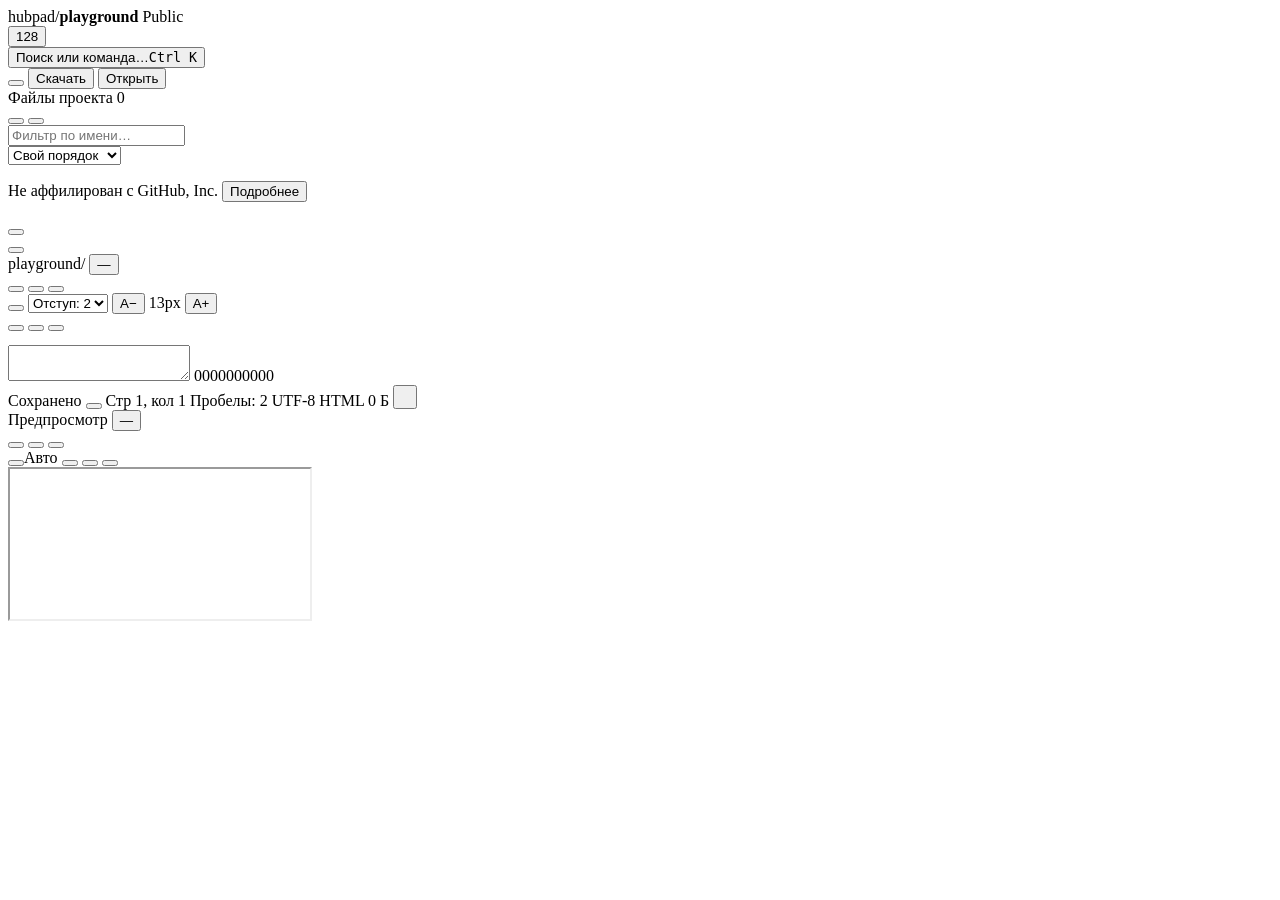
==== commit b8d910f9: "Update index.html" ====
--- a/index.html
+++ b/index.html
@@ -1,456 +1,13 @@
-﻿<!DOCTYPE html>
+<!DOCTYPE html>
 <html lang="ru" data-theme="dark">
 <head>
 <meta charset="UTF-8">
 <meta name="viewport" content="width=device-width, initial-scale=1, maximum-scale=1, interactive-widget=resizes-content">
 <meta name="color-scheme" content="dark light">
-<title>HubPad — Редактор кода в стиле GitHub</title>
+<title>HubPad — HTML-редактор в стиле GitHub</title>
 <link id="favicon" rel="icon" href="data:,">
-<style>
-/* ============ ПАЛИТРА GITHUB ============ */
-:root, :root[data-theme="dark"]{
-  --canvas:#0d1117; --inset:#010409; --surface:#161b22; --overlay:#1c2128;
-  --border:#30363d; --border-muted:#21262d;
-  --fg:#e6edf3; --muted:#8b949e; --faint:#6e7681;
-  --accent:#58a6ff; --accent-em:#1f6feb; --accent-subtle:rgba(56,139,253,.16);
-  --success:#3fb950; --success-em:#238636; --success-hover:#2ea043;
-  --danger:#f85149; --danger-em:#da3633; --danger-subtle:rgba(248,81,73,.16);
-  --warn:#d29922; --warn-subtle:rgba(187,128,9,.18);
-  --purple:#a371f7; --pink:#db61a2; --orange:#f0883e; --cyan:#39c5cf; --gold:#e3b341;
-  --hover:rgba(177,186,196,.09);
-  --btn-bg:#21262d; --btn-hover:#30363d; --btn-border:#30363d; --btn-primary-border:rgba(240,246,252,.1);
-  --syn-kw:#ff7b72; --syn-tag:#7ee787; --syn-attr:#79c0ff; --syn-str:#a5d6ff;
-  --syn-com:#8b949e; --syn-fun:#d2a8ff; --syn-const:#79c0ff;
-  --sel:rgba(56,139,253,.35); --active-line:rgba(110,118,129,.11);
-  --scrim:rgba(1,4,9,.72); --shadow:0 16px 48px rgba(1,4,9,.65), 0 2px 8px rgba(1,4,9,.5);
-  --scroll-thumb:#30363d; --scroll-hover:#484f58;
-  --glow-a:rgba(56,139,253,.07); --glow-b:rgba(163,113,247,.06);
-  --kbd-shadow:inset 0 -1px 0 #30363d;
-}
-:root[data-theme="light"]{
-  --canvas:#ffffff; --inset:#f6f8fa; --surface:#f6f8fa; --overlay:#ffffff;
-  --border:#d0d7de; --border-muted:#d8dee4;
-  --fg:#1f2328; --muted:#59636e; --faint:#818b98;
-  --accent:#0969da; --accent-em:#0969da; --accent-subtle:rgba(9,105,218,.12);
-  --success:#1a7f37; --success-em:#1f883d; --success-hover:#1a7f37;
-  --danger:#cf222e; --danger-em:#cf222e; --danger-subtle:rgba(207,34,46,.1);
-  --warn:#9a6700; --warn-subtle:rgba(154,103,0,.14);
-  --purple:#8250df; --pink:#bf3989; --orange:#bc4c00; --cyan:#1b7c83; --gold:#9a6700;
-  --hover:rgba(208,215,222,.35);
-  --btn-bg:#f6f8fa; --btn-hover:#eef1f4; --btn-border:#d0d7de; --btn-primary-border:rgba(31,35,40,.15);
-  --syn-kw:#cf222e; --syn-tag:#116329; --syn-attr:#0550ae; --syn-str:#0a3069;
-  --syn-com:#59636e; --syn-fun:#8250df; --syn-const:#0550ae;
-  --sel:rgba(9,105,218,.22); --active-line:rgba(234,238,242,.55);
-  --scrim:rgba(31,35,40,.5); --shadow:0 16px 48px rgba(140,149,159,.45), 0 2px 8px rgba(140,149,159,.25);
-  --scroll-thumb:#d0d7de; --scroll-hover:#afb8c1;
-  --glow-a:rgba(9,105,218,.05); --glow-b:rgba(130,80,223,.05);
-  --kbd-shadow:inset 0 -1px 0 #d0d7de;
-}
-/* ============ БАЗА ============ */
-*{box-sizing:border-box}
-html,body{height:100%}
-body{
-  margin:0; background:var(--canvas); color:var(--fg);
-  font:14px/1.45 -apple-system,BlinkMacSystemFont,"Segoe UI","Noto Sans",Helvetica,Arial,sans-serif;
-  overflow:hidden; touch-action:manipulation;
-}
-body::before{content:""; position:fixed; inset:0; pointer-events:none; z-index:0;
-  background:radial-gradient(700px 380px at 12% -8%, var(--glow-a), transparent 65%),
-             radial-gradient(760px 420px at 96% 108%, var(--glow-b), transparent 65%);}
-[hidden]{display:none!important}
-button{font:inherit; color:inherit; background:none; border:0; padding:0; cursor:pointer}
-input,select,textarea{font:inherit; color:inherit}
-::selection{background:var(--sel)}
-:focus-visible{outline:2px solid var(--accent); outline-offset:2px; border-radius:6px}
-svg{display:block; flex:none}
-*{scrollbar-width:thin; scrollbar-color:var(--scroll-thumb) transparent}
-*::-webkit-scrollbar{width:10px; height:10px}
-*::-webkit-scrollbar-track{background:transparent}
-*::-webkit-scrollbar-thumb{background:var(--scroll-thumb); border-radius:6px; border:2px solid transparent; background-clip:padding-box}
-*::-webkit-scrollbar-thumb:hover{background:var(--scroll-hover); border:2px solid transparent; background-clip:padding-box}
-*::-webkit-scrollbar-corner{background:transparent}
-kbd,.kbd{font:11px/1 ui-monospace,SFMono-Regular,"SF Mono",Menlo,Consolas,monospace; color:var(--muted);
-  background:var(--surface); border:1px solid var(--border); border-radius:5px; padding:2px 5px; box-shadow:var(--kbd-shadow); white-space:nowrap}
-/* ============ КНОПКИ ============ */
-.btn{display:inline-flex; align-items:center; gap:6px; padding:5px 12px; min-height:30px;
-  background:var(--btn-bg); border:1px solid var(--btn-border); border-radius:6px;
-  font-size:13px; font-weight:500; color:var(--fg); white-space:nowrap; user-select:none;
-  transition:background .12s, border-color .12s, box-shadow .12s}
-.btn:hover{background:var(--btn-hover)}
-.btn:active{filter:brightness(.94)}
-.btn[disabled]{opacity:.45; cursor:not-allowed; pointer-events:none}
-.btn-primary{background:var(--success-em); border-color:var(--btn-primary-border); color:#fff;
-  box-shadow:0 1px 0 rgba(0,0,0,.15), inset 0 1px 0 rgba(255,255,255,.08)}
-.btn-primary:hover{background:var(--success-hover)}
-.btn-danger{background:var(--danger-em); border-color:var(--btn-primary-border); color:#fff}
-.btn-danger:hover{filter:brightness(1.1)}
-.btn-block{width:100%; justify-content:center}
-.btn-sm{padding:3px 9px; min-height:26px; font-size:12px}
-.icon-btn{display:inline-flex; align-items:center; justify-content:center; width:28px; height:28px;
-  border-radius:6px; color:var(--muted); border:1px solid transparent; user-select:none;
-  transition:background .12s, color .12s}
-.icon-btn:hover{background:var(--hover); color:var(--fg)}
-.icon-btn[disabled]{opacity:.35; pointer-events:none}
-.icon-btn[aria-pressed="true"]{background:var(--accent-subtle); color:var(--accent)}
-.seg{display:inline-flex; background:var(--btn-bg); border:1px solid var(--btn-border); border-radius:6px; overflow:hidden}
-.seg-btn{display:inline-flex; align-items:center; gap:5px; padding:4px 10px; min-height:28px;
-  font-size:12px; font-weight:500; color:var(--muted); border-right:1px solid var(--border-muted); transition:background .12s,color .12s}
-.seg-btn:last-child{border-right:0}
-.seg-btn:hover{color:var(--fg); background:var(--hover)}
-.seg-btn[aria-pressed="true"]{background:var(--btn-hover); color:var(--fg); font-weight:600}
-.sel{appearance:none; background:var(--btn-bg) url('data:image/svg+xml;utf8,<svg xmlns="http://www.w3.org/2000/svg" width="10" height="6" viewBox="0 0 10 6"><path d="M1 1l4 4 4-4" fill="none" stroke="%238b949e" stroke-width="1.6" stroke-linecap="round"/></svg>') no-repeat right 8px center;
-  border:1px solid var(--btn-border); border-radius:6px; padding:4px 24px 4px 9px; font-size:12px; color:var(--fg); min-height:28px}
-.sel:hover{background-color:var(--btn-hover)}
-.switch{position:relative; width:30px; height:17px; border-radius:20px; background:var(--btn-border); border:1px solid var(--border); transition:background .15s; flex:none}
-.switch::after{content:""; position:absolute; top:1px; left:1px; width:13px; height:13px; border-radius:50%; background:var(--muted); transition:transform .15s, background .15s}
-.switch[aria-checked="true"]{background:var(--accent-em); border-color:var(--accent-em)}
-.switch[aria-checked="true"]::after{transform:translateX(13px); background:#fff}
-.field{width:100%; background:var(--canvas); border:1px solid var(--border); border-radius:6px; padding:6px 10px; font-size:13px; color:var(--fg)}
-.field:focus{outline:none; border-color:var(--accent); box-shadow:0 0 0 3px var(--accent-subtle)}
-.field.err{border-color:var(--danger); box-shadow:0 0 0 3px var(--danger-subtle)}
-.field-label{display:block; font-size:12px; font-weight:600; margin:0 0 6px}
-.field-hint{font-size:12px; color:var(--muted); margin-top:6px; min-height:16px}
-.field-hint.err{color:var(--danger)}
-/* ============ КАРКАС ============ */
-.app{position:relative; z-index:1; display:flex; flex-direction:column; height:100vh; height:100dvh}
-.topbar{position:relative; z-index:30; display:flex; align-items:center; gap:10px; padding:8px 14px;
-  background:var(--inset); border-bottom:1px solid var(--border-muted); flex:none}
-.topbar::after{content:""; position:absolute; left:0; right:0; bottom:-1px; height:2px; opacity:.85; pointer-events:none;
-  background:linear-gradient(90deg, var(--accent), var(--purple) 34%, var(--pink) 62%, var(--orange) 88%, var(--success))}
-.brand{display:flex; align-items:center; gap:8px; font-weight:700; font-size:15px; letter-spacing:-.01em; user-select:none}
-.repo-crumb{display:flex; align-items:center; gap:7px; font-size:13px; color:var(--muted); min-width:0}
-.repo-crumb b{color:var(--accent); font-weight:600}
-.repo-crumb .sep{color:var(--faint)}
-.badge-public{font-size:11px; font-weight:500; color:var(--muted); border:1px solid var(--border); border-radius:20px; padding:1px 8px}
-.star-btn{display:inline-flex; align-items:center; gap:0; border:1px solid var(--btn-border); border-radius:6px; overflow:hidden; position:relative}
-.star-btn .sb-l{display:inline-flex; align-items:center; gap:5px; padding:3px 9px; background:var(--btn-bg); font-size:12px; font-weight:500; transition:background .12s}
-.star-btn:hover .sb-l{background:var(--btn-hover)}
-.star-btn .sb-n{padding:3px 9px; font-size:12px; font-weight:600; background:var(--surface); border-left:1px solid var(--border-muted)}
-.star-btn.starred .sb-l{color:var(--gold)}
-.star-btn.starred svg{fill:var(--gold)}
-.burst-p{position:absolute; left:22px; top:50%; width:5px; height:5px; border-radius:50%; pointer-events:none;
-  background:var(--gold); animation:burst .65s ease-out forwards}
-@keyframes burst{0%{transform:translate(0,0) scale(1); opacity:1}100%{transform:translate(var(--dx),var(--dy)) scale(.2); opacity:0}}
-.topbar .spacer{flex:1}
-.search-trigger{display:flex; align-items:center; gap:8px; width:280px; padding:5px 10px; min-height:30px;
-  background:var(--canvas); border:1px solid var(--border); border-radius:6px; color:var(--muted); font-size:13px; transition:border-color .12s}
-.search-trigger:hover{border-color:var(--faint)}
-.search-trigger .st-txt{flex:1; text-align:left; overflow:hidden; text-overflow:ellipsis; white-space:nowrap}
-.top-actions{display:flex; align-items:center; gap:8px}
-.workspace{flex:1; display:flex; min-height:0}
-/* ============ САЙДБАР ============ */
-.sidebar{display:flex; flex-direction:column; width:264px; flex:none; background:var(--surface);
-  border-right:1px solid var(--border-muted); min-height:0}
-.sb-head{display:flex; align-items:center; gap:8px; padding:10px 12px 8px; flex:none}
-.sb-title{font-size:13px; font-weight:600; flex:1; display:flex; align-items:center; gap:7px}
-.count-pill{font-size:11px; font-weight:600; color:var(--muted); background:var(--hover); border-radius:20px; padding:1px 7px}
-.sb-tools{display:flex; gap:6px; padding:0 12px 8px; flex:none}
-.sb-filter-wrap{position:relative; flex:1; min-width:0}
-.sb-filter-wrap .field{padding-right:26px; font-size:12px; min-height:28px; padding-top:4px; padding-bottom:4px}
-.sb-clear{position:absolute; right:3px; top:50%; transform:translateY(-50%); width:22px; height:22px}
-.bulk-bar{display:flex; align-items:center; gap:6px; margin:0 12px 8px; padding:6px 8px; flex:none;
-  background:var(--accent-subtle); border:1px solid var(--accent-em); border-radius:6px; font-size:12px}
-.bulk-bar b{flex:1; font-weight:600; color:var(--accent)}
-.file-list{flex:1; overflow-y:auto; overflow-x:hidden; padding:2px 6px 10px; min-height:0}
-.f-item{position:relative; display:flex; align-items:center; gap:6px; padding:6px 6px 6px 4px; margin:1px 0;
-  border-radius:6px; cursor:pointer; border:1px solid transparent; user-select:none}
-.f-item:hover{background:var(--hover)}
-.f-item.active{background:var(--accent-subtle)}
-.f-item.active .f-name{color:var(--fg)}
-.f-item.selected{border-color:var(--accent-em)}
-.f-item.dragging{opacity:.4}
-.f-item.drop-before::before,.f-item.drop-after::after{content:""; position:absolute; left:4px; right:4px; height:2px; background:var(--accent); border-radius:2px}
-.f-item.drop-before::before{top:-2px}
-.f-item.drop-after::after{bottom:-2px}
-.f-grip{color:var(--faint); opacity:0; cursor:grab; width:12px; transition:opacity .12s}
-.f-item:hover .f-grip{opacity:1}
-.f-check{appearance:none; width:14px; height:14px; border:1px solid var(--border); border-radius:4px; background:var(--canvas);
-  cursor:pointer; flex:none; opacity:0; transition:opacity .12s; position:relative}
-.f-item:hover .f-check,.f-item.selected .f-check,.file-list.bulk-mode .f-check{opacity:1}
-.f-check:checked{background:var(--accent-em); border-color:var(--accent-em); opacity:1}
-.f-check:checked::after{content:""; position:absolute; left:3.5px; top:1px; width:4px; height:7px; border:solid #fff; border-width:0 2px 2px 0; transform:rotate(42deg)}
-.f-dot{width:9px; height:9px; border-radius:50%; flex:none; box-shadow:0 0 6px -1px currentColor}
-.f-text{flex:1; min-width:0}
-.f-name{font-size:13px; font-weight:500; color:var(--fg); overflow:hidden; text-overflow:ellipsis; white-space:nowrap}
-.f-meta{font-size:11px; color:var(--muted); overflow:hidden; text-overflow:ellipsis; white-space:nowrap}
-.f-menu{opacity:0; width:24px; height:24px}
-.f-item:hover .f-menu,.f-item.active .f-menu{opacity:1}
-.sb-empty{padding:26px 16px; text-align:center; color:var(--muted); font-size:12px}
-.sb-foot{flex:none; padding:9px 12px; border-top:1px solid var(--border-muted); font-size:11px; color:var(--muted)}
-.meter{height:4px; background:var(--border-muted); border-radius:4px; overflow:hidden; margin-top:6px}
-.meter i{display:block; height:100%; width:2%; border-radius:4px; background:linear-gradient(90deg,var(--accent),var(--purple)); transition:width .4s}
-.legal-note{margin:8px 0 0; font-size:10.5px; line-height:1.45; color:var(--faint)}
-.legal-link{color:var(--accent); font-size:10.5px; text-decoration:underline; text-underline-offset:2px}
-.legal-link:hover{color:var(--fg)}
-.legal-body{display:flex; flex-direction:column; gap:10px; font-size:13px; color:var(--muted)}
-.legal-body p{margin:0}
-.legal-body b{color:var(--fg); font-weight:600}
-.sb-divider{width:5px; flex:none; cursor:col-resize; background:transparent; transition:background .15s}
-.sb-divider:hover,body.drag-x .sb-divider{background:var(--accent-subtle)}
-/* ============ ОСНОВНАЯ ОБЛАСТЬ ============ */
-.main{flex:1; display:flex; min-width:0; min-height:0}
-.editor-pane{flex:1 1 auto; min-width:0; display:flex; flex-direction:column; position:relative; background:var(--canvas)}
-.main[data-layout="code"] .preview-pane,.main[data-layout="code"] .pv-divider{display:none}
-.main[data-layout="preview"] .editor-pane,.main[data-layout="preview"] .pv-divider{display:none}
-.main[data-layout="preview"] .preview-pane{flex:1 1 auto!important; width:auto; border-left:0}
-.tabs-row{display:flex; align-items:stretch; flex:none; background:var(--inset); border-bottom:1px solid var(--border-muted); min-height:38px}
-.tabs{display:flex; overflow-x:auto; overflow-y:hidden; flex:1; scrollbar-width:none}
-.tabs::-webkit-scrollbar{display:none}
-.tab{position:relative; display:flex; align-items:center; gap:7px; padding:0 10px 0 13px; min-height:38px;
-  font-size:13px; color:var(--muted); border-right:1px solid var(--border-muted); cursor:pointer; white-space:nowrap; user-select:none; flex:none}
-.tab:hover{background:var(--hover); color:var(--fg)}
-.tab.active{background:var(--canvas); color:var(--fg)}
-.tab.active::before{content:""; position:absolute; top:0; left:0; right:0; height:2px; background:linear-gradient(90deg,var(--accent),var(--purple))}
-.tab.dragging{opacity:.4}
-.tab.drop-before{box-shadow:inset 3px 0 0 var(--accent)}
-.tab.drop-after{box-shadow:inset -3px 0 0 var(--accent)}
-.tab-close{display:flex; align-items:center; justify-content:center; width:18px; height:18px; border-radius:5px; color:var(--faint); opacity:0}
-.tab:hover .tab-close,.tab.active .tab-close{opacity:1}
-.tab-close:hover{background:var(--hover); color:var(--fg)}
-.tab-add{flex:none; align-self:center; margin:0 8px}
-.ed-toolbar{display:flex; align-items:center; gap:6px; flex-wrap:wrap; padding:6px 10px; flex:none;
-  border-bottom:1px solid var(--border-muted); background:var(--canvas)}
-.crumb{display:flex; align-items:center; gap:6px; font-size:12px; color:var(--muted); min-width:0; margin-right:auto}
-.crumb .crumb-folder{display:flex; align-items:center; gap:5px}
-.crumb-file{display:flex; align-items:center; gap:6px; font-size:12px; font-weight:600; color:var(--fg);
-  padding:3px 7px; border-radius:6px; max-width:220px}
-.crumb-file:hover{background:var(--hover)}
-.crumb-file span{overflow:hidden; text-overflow:ellipsis; white-space:nowrap}
-.tb-group{display:flex; align-items:center; gap:2px; padding:0 4px; border-left:1px solid var(--border-muted)}
-.font-val{font-size:11px; color:var(--muted); min-width:32px; text-align:center; font-variant-numeric:tabular-nums}
-.tb-btn-txt{width:auto; padding:0 7px; font-size:12px; font-weight:600}
-/* ============ РЕДАКТОР ============ */
-.ed-scroll{flex:1; overflow:auto; min-height:0; position:relative; overscroll-behavior:contain;
-  --code-size:13px; --code-lh:20px; --gw:2; --tab-size:2}
-.ed-inner{display:flex; align-items:stretch; min-height:100%; position:relative}
-.ed-scroll:not(.wrap) .ed-inner{width:max-content; min-width:100%}
-.ed-scroll.wrap .ed-inner{width:100%}
-.gutter{position:sticky; left:0; z-index:3; flex:none; min-width:calc(var(--gw)*1ch + 30px);
-  padding:12px 0 160px; background:var(--canvas); text-align:right; user-select:none;
-  font:400 var(--code-size)/var(--code-lh) ui-monospace,SFMono-Regular,"SF Mono",Menlo,Consolas,"Liberation Mono",monospace;
-  color:var(--faint); border-right:1px solid transparent}
-.ed-scroll.hscroll .gutter{border-right-color:var(--border-muted); box-shadow:6px 0 12px -8px rgba(0,0,0,.5)}
-.gl{padding:0 12px 0 16px}
-.gl.active{color:var(--fg)}
-.code-wrap{position:relative; z-index:1; flex:1 1 auto; min-width:0}
-.active-line{position:absolute; left:0; right:0; top:12px; height:var(--code-lh); background:var(--active-line); pointer-events:none; z-index:0}
-.active-line.flash{animation:lineflash 1s ease-out}
-@keyframes lineflash{0%{background:var(--warn-subtle); box-shadow:inset 3px 0 0 var(--warn)}100%{background:var(--active-line)}}
-.hl, .code-input, .code-metrics{
-  margin:0; padding:12px 16px 160px; border:0;
-  font:400 var(--code-size)/var(--code-lh) ui-monospace,SFMono-Regular,"SF Mono",Menlo,Consolas,"Liberation Mono",monospace;
-  letter-spacing:normal; font-variant-ligatures:none; font-kerning:none; tab-size:var(--tab-size);
-}
-.hl{position:relative; z-index:1; pointer-events:none; color:var(--fg)}
-.code-line{min-height:var(--code-lh)}
-.ed-scroll:not(.wrap) .code-line,.ed-scroll:not(.wrap) .code-input{white-space:pre}
-.ed-scroll.wrap .code-line,.ed-scroll.wrap .code-input{white-space:pre-wrap; overflow-wrap:break-word}
-.code-input{position:absolute; inset:0; z-index:2; width:100%; height:100%; resize:none; overflow:hidden;
-  background:transparent; color:transparent; -webkit-text-fill-color:transparent; caret-color:var(--fg); outline:none}
-.code-input::selection{background:var(--sel); color:transparent; -webkit-text-fill-color:transparent}
-.code-metrics{position:absolute; visibility:hidden; white-space:pre; padding:0; pointer-events:none; top:0; left:0}
-.tk-kw{color:var(--syn-kw)} .tk-tag{color:var(--syn-tag)} .tk-attr{color:var(--syn-attr)}
-.tk-str{color:var(--syn-str)} .tk-com{color:var(--syn-com); font-style:italic}
-.tk-fun{color:var(--syn-fun)} .tk-const{color:var(--syn-const)}
-.tk-meta{color:var(--syn-com)} .tk-h{color:var(--syn-attr); font-weight:700} .tk-b{color:var(--fg); font-weight:700}
-.tk-i{font-style:italic} .tk-pun{color:var(--muted)}
-.ed-empty{position:absolute; inset:0; z-index:5; display:flex; align-items:center; justify-content:center; background:var(--canvas)}
-.empty-state{text-align:center; padding:24px; max-width:360px}
-.empty-ring{width:76px; height:76px; margin:0 auto 16px; border-radius:50%; display:flex; align-items:center; justify-content:center;
-  color:var(--muted); background:var(--surface); border:1px solid var(--border); position:relative}
-.empty-ring::before{content:""; position:absolute; inset:-5px; border-radius:50%; padding:2px; opacity:.7;
-  background:conic-gradient(var(--accent),var(--purple),var(--pink),var(--orange),var(--accent));
-  -webkit-mask:linear-gradient(#000 0 0) content-box, linear-gradient(#000 0 0); -webkit-mask-composite:xor; mask-composite:exclude}
-.empty-state h3{margin:0 0 6px; font-size:16px}
-.empty-state p{margin:0 0 16px; font-size:13px; color:var(--muted)}
-.empty-actions{display:flex; gap:8px; justify-content:center; flex-wrap:wrap}
-.empty-chips{display:flex; gap:6px; justify-content:center; flex-wrap:wrap; margin-top:14px}
-.empty-chip{font-size:12px; color:var(--accent); padding:3px 10px; border:1px solid var(--border); border-radius:20px}
-.empty-chip:hover{border-color:var(--accent); background:var(--accent-subtle)}
-.statusbar{display:flex; align-items:center; gap:4px; flex:none; min-height:30px; padding:2px 8px;
-  background:var(--inset); border-top:1px solid var(--border-muted); font-size:12px; color:var(--muted); user-select:none}
-.st-item{display:inline-flex; align-items:center; gap:5px; padding:2px 7px; border-radius:6px; white-space:nowrap}
-button.st-item:hover{background:var(--hover); color:var(--fg)}
-.st-item.ok{color:var(--success)} .st-item.warn{color:var(--warn)} .st-item.bad{color:var(--danger)}
-.st-spring{flex:1}
-.st-dot{width:7px; height:7px; border-radius:50%; background:var(--success); flex:none}
-.st-dot.saving{background:var(--warn); animation:pulse 1s infinite}
-.st-dot.off{background:var(--danger)}
-@keyframes pulse{50%{opacity:.35}}
-.st-lang{font-weight:600; color:var(--accent)}
-/* ============ ПРЕДПРОСМОТР ============ */
-.pv-divider{width:5px; flex:none; cursor:col-resize; background:var(--border-muted); transition:background .15s}
-.pv-divider:hover,body.drag-x .pv-divider{background:var(--accent)}
-.preview-pane{display:flex; flex-direction:column; flex:0 0 46%; min-width:220px; background:var(--inset); border-left:1px solid var(--border-muted); min-height:0}
-.pv-head{display:flex; align-items:center; gap:7px; flex-wrap:wrap; padding:7px 10px; flex:none; border-bottom:1px solid var(--border-muted)}
-.pv-title{display:flex; align-items:center; gap:6px; font-size:13px; font-weight:600}
-.pv-chip{display:inline-flex; align-items:center; gap:5px; font-size:11px; color:var(--accent); background:var(--accent-subtle);
-  border:1px solid transparent; border-radius:20px; padding:2px 9px; max-width:150px}
-.pv-chip span{overflow:hidden; text-overflow:ellipsis; white-space:nowrap}
-.pv-chip:hover{border-color:var(--accent-em)}
-.pv-stale{width:7px; height:7px; border-radius:50%; background:var(--warn); animation:pulse 1.2s infinite}
-.pv-head .spacer{flex:1}
-.pv-auto{display:flex; align-items:center; gap:6px; font-size:11px; color:var(--muted)}
-.pv-stage{flex:1; min-height:0; overflow:auto; display:flex; padding:0;
-  background:radial-gradient(circle, var(--border-muted) 1px, transparent 1px) 0 0/22px 22px, var(--inset)}
-.pv-stage.framed{padding:14px}
-.pv-frame{margin:auto; width:100%; height:100%; max-width:100%; background:var(--canvas); position:relative;
-  transition:width .3s cubic-bezier(.3,.8,.3,1)}
-.pv-stage.framed .pv-frame{height:100%; border:1px solid var(--border); border-radius:10px; overflow:hidden;
-  box-shadow:0 12px 34px rgba(0,0,0,.35)}
-.pv-frame iframe{width:100%; height:100%; border:0; display:block; background:transparent}
-.pv-empty{flex:1; display:flex; align-items:center; justify-content:center}
-.pv-pulse{animation:pvpulse .5s ease-out}
-@keyframes pvpulse{0%{box-shadow:0 0 0 2px var(--accent)}100%{box-shadow:0 0 0 2px transparent}}
-/* ============ ОВЕРЛЕИ ============ */
-.scrim{position:fixed; inset:0; z-index:80; background:var(--scrim); backdrop-filter:blur(3px); animation:fadein .15s ease-out}
-@keyframes fadein{from{opacity:0}}
-.modal{position:fixed; z-index:81; left:50%; top:50%; transform:translate(-50%,-50%); width:460px; max-width:calc(100vw - 28px);
-  max-height:calc(100dvh - 40px); display:flex; flex-direction:column;
-  background:var(--overlay); border:1px solid var(--border); border-radius:12px; box-shadow:var(--shadow); animation:pop .16s cubic-bezier(.3,1.2,.4,1)}
-@keyframes pop{from{opacity:0; transform:translate(-50%,-50%) scale(.95)}}
-.modal-head{display:flex; align-items:center; gap:10px; padding:13px 16px; border-bottom:1px solid var(--border-muted); flex:none}
-.modal-head h2{margin:0; font-size:14px; font-weight:600; flex:1}
-.modal-body{padding:16px; overflow-y:auto}
-.modal-foot{display:flex; justify-content:flex-end; gap:8px; padding:12px 16px; border-top:1px solid var(--border-muted); flex:none}
-.tpl-grid{display:grid; grid-template-columns:1fr 1fr; gap:7px; margin-top:14px}
-.tpl-opt{display:flex; align-items:center; gap:8px; padding:8px 10px; border:1px solid var(--border); border-radius:8px;
-  font-size:12px; cursor:pointer; color:var(--muted); transition:border-color .12s, background .12s; text-align:left}
-.tpl-opt:hover{background:var(--hover)}
-.tpl-opt.on{border-color:var(--accent); background:var(--accent-subtle); color:var(--fg)}
-.tpl-opt b{display:block; font-size:12px; color:var(--fg)}
-.tpl-opt small{display:block; font-size:10.5px; color:var(--muted)}
-.confirm-ico{width:44px; height:44px; border-radius:50%; display:flex; align-items:center; justify-content:center; flex:none;
-  background:var(--danger-subtle); color:var(--danger)}
-.sc-grid{display:grid; grid-template-columns:auto 1fr; gap:9px 16px; align-items:center; font-size:13px}
-.sc-grid .keys{display:flex; gap:4px; justify-content:flex-end}
-.sc-sec{grid-column:1/-1; font-size:11px; font-weight:700; text-transform:uppercase; letter-spacing:.06em; color:var(--muted); margin-top:8px}
-.sc-sec:first-child{margin-top:0}
-.palette{position:fixed; z-index:81; left:50%; top:64px; transform:translateX(-50%); width:620px; max-width:calc(100vw - 24px);
-  background:var(--overlay); border:1px solid var(--border); border-radius:12px; box-shadow:var(--shadow); overflow:hidden;
-  display:flex; flex-direction:column; animation:palin .16s cubic-bezier(.3,1.2,.4,1)}
-@keyframes palin{from{opacity:0; transform:translateX(-50%) translateY(-8px) scale(.98)}}
-.pal-input-row{display:flex; align-items:center; gap:10px; padding:12px 14px; border-bottom:1px solid var(--border-muted); color:var(--muted)}
-.pal-input{flex:1; background:none; border:0; outline:none; font-size:15px; color:var(--fg)}
-.pal-input::placeholder{color:var(--faint)}
-.pal-list{max-height:min(420px, 55dvh); overflow-y:auto; padding:6px}
-.pal-sec{font-size:11px; font-weight:600; text-transform:uppercase; letter-spacing:.05em; color:var(--muted); padding:8px 10px 4px}
-.pal-item{display:flex; align-items:center; gap:10px; width:100%; padding:7px 10px; border-radius:7px; font-size:13px; text-align:left; color:var(--fg)}
-.pal-item .pi-ico{color:var(--muted); display:flex}
-.pal-item.active{background:var(--accent-subtle)}
-.pal-item.active .pi-ico{color:var(--accent)}
-.pi-main{flex:1; min-width:0}
-.pi-name{font-weight:500; overflow:hidden; text-overflow:ellipsis; white-space:nowrap}
-.pi-sub{font-size:11px; color:var(--muted); overflow:hidden; text-overflow:ellipsis; white-space:nowrap}
-.snip{font:12px/1.5 ui-monospace,SFMono-Regular,Menlo,Consolas,monospace; color:var(--muted); overflow:hidden; text-overflow:ellipsis; white-space:nowrap}
-.snip mark{background:var(--warn-subtle); color:var(--warn); border-radius:3px; padding:0 1px}
-.pi-line{font:11px ui-monospace,Menlo,Consolas,monospace; color:var(--faint); flex:none}
-.pal-empty{padding:26px; text-align:center; color:var(--muted); font-size:13px}
-.pal-foot{display:flex; gap:14px; padding:8px 14px; border-top:1px solid var(--border-muted); font-size:11px; color:var(--muted); flex:none}
-.pal-foot span{display:inline-flex; align-items:center; gap:5px}
-/* поповеры */
-.pop{position:fixed; z-index:70; background:var(--overlay); border:1px solid var(--border); border-radius:10px;
-  box-shadow:var(--shadow); animation:popin .13s cubic-bezier(.3,1.2,.4,1)}
-@keyframes popin{from{opacity:0; transform:translateY(-4px) scale(.98)}}
-.pop-dl{width:330px; max-width:calc(100vw - 20px); padding:14px; max-height:calc(100dvh - 20px); overflow-y:auto}
-.pop-dl h3{margin:0 0 10px; font-size:13px; font-weight:600; display:flex; align-items:center; gap:7px}
-.dl-standalone{display:flex; align-items:flex-start; gap:8px; margin:10px 0 2px; font-size:12px; color:var(--muted); cursor:pointer}
-.dl-standalone input{margin-top:2px; accent-color:var(--accent-em)}
-.dl-note{font-size:11px; color:var(--faint); margin:8px 0 0}
-.pop-div{height:1px; background:var(--border-muted); margin:12px -14px}
-.pop-menu{min-width:200px; padding:5px}
-.menu-item{display:flex; align-items:center; gap:9px; width:100%; padding:6px 10px; border-radius:6px; font-size:13px; text-align:left}
-.menu-item:hover{background:var(--hover)}
-.menu-item.danger{color:var(--danger)}
-.menu-item.danger:hover{background:var(--danger-subtle)}
-.menu-item .mi-kbd{margin-left:auto}
-.menu-div{height:1px; background:var(--border-muted); margin:5px 4px}
-.pop-prob{width:380px; max-width:calc(100vw - 20px)}
-.prob-head{padding:11px 14px; border-bottom:1px solid var(--border-muted); font-size:13px; font-weight:600; display:flex; gap:8px; align-items:center}
-.prob-head small{font-weight:400; color:var(--faint); font-size:11px}
-.prob-list{max-height:300px; overflow-y:auto; padding:5px}
-.prob-item{display:flex; align-items:center; gap:9px; width:100%; padding:7px 10px; border-radius:6px; font-size:12.5px; text-align:left}
-.prob-item:hover{background:var(--hover)}
-.prob-item .pi-line{color:var(--warn); background:var(--warn-subtle); padding:1px 7px; border-radius:10px}
-.prob-ok{padding:22px; text-align:center; color:var(--success); font-size:13px; display:flex; flex-direction:column; align-items:center; gap:8px}
-.drawer{position:fixed; z-index:81; top:0; right:0; bottom:0; width:320px; max-width:92vw;
-  background:var(--surface); border-left:1px solid var(--border); box-shadow:var(--shadow);
-  display:flex; flex-direction:column; animation:drawin .2s cubic-bezier(.3,1,.4,1)}
-@keyframes drawin{from{transform:translateX(30px); opacity:0}}
-.drawer-head{display:flex; align-items:center; gap:10px; padding:14px 16px; border-bottom:1px solid var(--border-muted)}
-.drawer-head h2{margin:0; font-size:14px; flex:1; overflow:hidden; text-overflow:ellipsis; white-space:nowrap}
-.drawer-body{flex:1; overflow-y:auto; padding:16px}
-.dr-file{display:flex; align-items:center; gap:12px; margin-bottom:16px}
-.dr-ico{width:46px; height:46px; border-radius:10px; background:var(--canvas); border:1px solid var(--border); display:flex; align-items:center; justify-content:center}
-.dr-name{font-size:14px; font-weight:600; word-break:break-all}
-.dr-type{font-size:11px; color:var(--muted)}
-.dr-grid{display:grid; grid-template-columns:auto 1fr; gap:8px 14px; font-size:12.5px; margin-bottom:18px}
-.dr-grid dt{color:var(--muted)} .dr-grid dd{margin:0; text-align:right; font-variant-numeric:tabular-nums}
-.dr-actions{display:flex; flex-direction:column; gap:6px}
-.dr-actions .btn{justify-content:flex-start}
-.toasts{position:fixed; z-index:90; right:14px; bottom:14px; display:flex; flex-direction:column; gap:8px; max-width:min(380px, calc(100vw - 28px))}
-.toast{position:relative; display:flex; align-items:flex-start; gap:10px; padding:11px 12px; overflow:hidden;
-  background:var(--overlay); border:1px solid var(--border); border-radius:9px; box-shadow:var(--shadow);
-  font-size:13px; animation:toastin .22s cubic-bezier(.3,1.2,.4,1)}
-@keyframes toastin{from{opacity:0; transform:translateY(10px) scale(.97)}}
-.toast.leaving{opacity:0; transform:translateY(6px); transition:opacity .18s, transform .18s}
-.toast .t-ico{margin-top:1px}
-.toast.success .t-ico{color:var(--success)} .toast.info .t-ico{color:var(--accent)}
-.toast.warn .t-ico{color:var(--warn)} .toast.danger .t-ico{color:var(--danger)}
-.t-body{flex:1; min-width:0}
-.t-msg{word-break:break-word}
-.t-action{margin-top:5px; font-size:12px; font-weight:600; color:var(--accent)}
-.t-action:hover{text-decoration:underline}
-.t-close{color:var(--faint); width:20px; height:20px; flex:none}
-.t-close:hover{color:var(--fg)}
-.t-bar{position:absolute; left:0; bottom:0; height:2px; background:var(--accent); width:100%; transform-origin:left; animation:tbar linear forwards}
-.toast.success .t-bar{background:var(--success)} .toast.warn .t-bar{background:var(--warn)} .toast.danger .t-bar{background:var(--danger)}
-@keyframes tbar{from{transform:scaleX(1)}to{transform:scaleX(0)}}
-.drop-overlay{position:fixed; inset:10px; z-index:95; border:2px dashed var(--accent); border-radius:14px;
-  background:var(--accent-subtle); backdrop-filter:blur(2px); display:flex; align-items:center; justify-content:center; pointer-events:none}
-.drop-inner{text-align:center; color:var(--fg)}
-.drop-inner .empty-ring{color:var(--accent)}
-.drop-inner h3{margin:0 0 4px; font-size:16px}
-.drop-inner p{margin:0; font-size:12px; color:var(--muted)}
-.sb-scrim{position:fixed; inset:0; z-index:44; background:var(--scrim)}
-body.drag-x{cursor:col-resize; user-select:none}
-body.drag-x iframe{pointer-events:none}
-/* ============ АДАПТИВ ============ */
-@media (max-width:1100px){
-  .seg-btn .seg-label{display:none}
-  .search-trigger{width:200px}
-}
-@media (max-width:900px){
-  .main[data-layout="split"]{flex-direction:column}
-  .main[data-layout="split"] .preview-pane{flex:1 1 50%!important; width:auto; min-width:0; border-left:0; border-top:1px solid var(--border-muted)}
-  .main[data-layout="split"] .editor-pane{flex:1 1 50%}
-  .pv-divider,.sb-divider{display:none}
-  .sidebar{position:fixed; z-index:45; top:0; bottom:0; left:0; width:280px!important; transform:translateX(-102%);
-    transition:transform .22s cubic-bezier(.3,1,.4,1); box-shadow:var(--shadow); padding-top:8px}
-  .sidebar.open{transform:none}
-  .repo-crumb,.star-btn{display:none}
-}
-@media (max-width:700px){
-  .btn .btn-label,.dl-caret{display:none}
-  .top-actions .btn{padding:5px 9px}
-  .search-trigger{width:auto; padding:5px 8px}
-  .search-trigger .st-txt,.search-trigger kbd{display:none}
-  .crumb .crumb-folder{display:none}
-  .st-enc,.st-indent,.st-size,.st-branch,.st-sel{display:none}
-  .tab-size-wrap{display:none}
-  .icon-btn{width:32px; height:32px}
-  .pv-auto span{display:none}
-}
-@media (max-width:480px){
-  .brand span{display:none}
-  .topbar{gap:7px; padding:8px 10px}
-  .font-val{display:none}
-  .palette{top:12px}
-}
-@media (prefers-reduced-motion:reduce){
-  *,*::before,*::after{animation-duration:.01ms!important; animation-iteration-count:1!important; transition-duration:.01ms!important}
-}
-</style>
+<link rel="stylesheet" href="css/styles.css">
+<script defer src="js/app.js"></script>
 </head>
 <body>
 <noscript><div style="padding:40px;text-align:center">HubPad требует включённый JavaScript.</div></noscript>
@@ -461,7 +18,7 @@
     <div class="brand" id="brand"></div>
     <div class="repo-crumb">
       <span>hubpad</span><span class="sep">/</span><b>playground</b>
-      <span class="badge-public">Local</span>
+      <span class="badge-public">Public</span>
     </div>
     <button class="star-btn" id="starBtn" title="Отметить проект звездой">
       <span class="sb-l" id="starIco"></span><span class="sb-n" id="starCount">128</span>
@@ -674,2332 +231,5 @@
   </div>
 </div>
 <input type="file" id="fileInput" hidden multiple accept=".html,.htm,.css,.js,.mjs,.json,.md,.markdown,.svg,.txt,.xml,.webmanifest">
-
-<script>
-'use strict';
-/* ================================================================
-   HubPad — редактор в стиле GitHub. Полностью автономен, без сети.
-   ================================================================ */
-(function(){
-
-/* ---------- утилиты ---------- */
-const $ = s => document.querySelector(s);
-const $$ = s => Array.from(document.querySelectorAll(s));
-const esc = s => String(s).replace(/&/g,'&amp;').replace(/</g,'&lt;').replace(/>/g,'&gt;');
-const escA = s => esc(s).replace(/"/g,'&quot;');
-const enc = new TextEncoder();
-const bytesOf = s => enc.encode(s).length;
-const uid = () => 'f' + Date.now().toString(36) + Math.random().toString(36).slice(2,7);
-const clamp = (v,a,b) => Math.min(b, Math.max(a,v));
-const debounce = (fn,ms) => { let t; const d=(...a)=>{clearTimeout(t); t=setTimeout(()=>fn(...a),ms);}; d.cancel=()=>clearTimeout(t); return d; };
-const plural = (n,f) => { n=Math.abs(n)%100; const d=n%10; if(n>10&&n<20)return f[2]; if(d>1&&d<5)return f[1]; if(d===1)return f[0]; return f[2]; };
-const fmtSize = n => n<1024 ? n+' Б' : n<1048576 ? (n/1024).toFixed(1).replace('.',',')+' КБ' : (n/1048576).toFixed(2).replace('.',',')+' МБ';
-const relTime = ts => { const d=Date.now()-ts; if(d<15000)return'только что'; if(d<60000)return Math.floor(d/1000)+' с назад';
-  if(d<3600000)return Math.floor(d/60000)+' мин назад'; if(d<86400000)return Math.floor(d/3600000)+' ч назад';
-  if(d<604800000)return Math.floor(d/86400000)+' дн назад'; return new Date(ts).toLocaleDateString('ru-RU',{day:'numeric',month:'short'}); };
-const extOf = n => { const i=n.lastIndexOf('.'); return i>0 ? n.slice(i+1).toLowerCase() : ''; };
-const baseOf = n => { const i=n.lastIndexOf('.'); return i>0 ? n.slice(0,i) : n; };
-const langOf = n => { const e=extOf(n);
-  if(e==='html'||e==='htm')return'html'; if(e==='css')return'css'; if(e==='js'||e==='mjs'||e==='json')return'js';
-  if(e==='svg'||e==='xml')return'html'; if(e==='md'||e==='markdown')return'md'; return'plain'; };
-const LANG_LABEL = {html:'HTML', css:'CSS', js:'JavaScript', md:'Markdown', plain:'Text'};
-const langLabel = n => extOf(n)==='svg' ? 'SVG' : extOf(n)==='json' ? 'JSON' : LANG_LABEL[langOf(n)];
-const DOT = {html:'#e34c26', css:'#663399', js:'#f1e05a', md:'#083fa1', plain:'#8b949e'};
-const dotColor = n => extOf(n)==='svg' ? '#ff9900' : DOT[langOf(n)];
-const reduceMotion = matchMedia('(prefers-reduced-motion: reduce)').matches;
-
-/* ---------- иконки ---------- */
-const P = (d,extra='') => '<path d="'+d+'" '+extra+'/>';
-const IC = {
-  search:'<circle cx="7" cy="7" r="4.5"/>'+P('m10.6 10.6 3.4 3.4'),
-  sun:'<circle cx="8" cy="8" r="3"/>'+P('M8 1.2v1.8M8 13v1.8M1.2 8H3M13 8h1.8M3.2 3.2l1.3 1.3M11.5 11.5l1.3 1.3M12.8 3.2l-1.3 1.3M4.5 11.5l-1.3 1.3'),
-  moon:P('M13.5 9.5A6 6 0 1 1 6.5 2.5a5 5 0 0 0 7 7Z'),
-  download:P('M8 2v8m0 0 3-3M8 10 5 7')+P('M2.5 11v2.5h11V11'),
-  upload:P('M8 10V2m0 0L5 5m3-3 3 3')+P('M2.5 11v2.5h11V11'),
-  external:P('M9.5 2.5h4v4')+P('M13.5 2.5 7.5 8.5')+P('M6 3.5H3.5a1 1 0 0 0-1 1v8a1 1 0 0 0 1 1h8a1 1 0 0 0 1-1V10'),
-  plus:P('M8 3v10M3 8h10'), x:P('m4 4 8 8m0-8-8 8'),
-  chevD:P('m4 6 4 4 4-4'),
-  file:P('M4 1.5h5.5L13 5v9.5H4Z')+P('M9.5 1.5V5H13'),
-  folder:P('M1.5 3.5h4l1.5 2h7.5v8h-13Z'),
-  code:P('m5.5 4.5-3.5 3.5 3.5 3.5M10.5 4.5l3.5 3.5-3.5 3.5'),
-  split:'<rect x="1.5" y="2.5" width="13" height="11" rx="1.5"/>'+P('M9 2.5v11'),
-  eye:P('M1.5 8S4 3.5 8 3.5 14.5 8 14.5 8 12 12.5 8 12.5 1.5 8 1.5 8Z')+'<circle cx="8" cy="8" r="2"/>',
-  phone:'<rect x="5" y="1.5" width="6" height="13" rx="1.5"/>'+P('M7.3 12.5h1.4'),
-  tablet:'<rect x="2.5" y="2" width="11" height="12" rx="1.5"/>'+P('M7 12h2'),
-  monitor:'<rect x="1.5" y="2.5" width="13" height="9" rx="1.5"/>'+P('M6 14h4M8 11.5V14'),
-  refresh:P('M13.5 3v3.5H10')+P('M13.2 6.5A5.5 5.5 0 1 0 13.5 8'),
-  undo:P('M3 6.5h6a4 4 0 0 1 0 8H6')+P('M6 3.5 3 6.5l3 3'),
-  redo:P('M13 6.5H7a4 4 0 0 0 0 8h3')+P('m10 3.5 3 3-3 3'),
-  wrap:P('M2.5 4h11M2.5 8h8.5a2.75 2.75 0 0 1 0 5.5H7')+P('M8.5 11.5 6.5 13.5l2 2'),
-  copy:'<rect x="5.5" y="5.5" width="8" height="8" rx="1.5"/>'+P('M10.5 3.5v-1h-8v8h1'),
-  check:P('m3 8.5 3.5 3.5L13 5'),
-  trash:P('M2.5 4.5h11M6.5 2.5h3M4 4.5l.7 9h6.6l.7-9')+P('M6.5 7v4M9.5 7v4'),
-  pencil:P('m11.5 2.5 2 2-8 8-2.5.5.5-2.5Z'),
-  dots:'<circle cx="3.5" cy="8" r="1.2" fill="currentColor" stroke="none"/><circle cx="8" cy="8" r="1.2" fill="currentColor" stroke="none"/><circle cx="12.5" cy="8" r="1.2" fill="currentColor" stroke="none"/>',
-  grip:'<circle cx="5.5" cy="4" r="1" fill="currentColor" stroke="none"/><circle cx="10.5" cy="4" r="1" fill="currentColor" stroke="none"/><circle cx="5.5" cy="8" r="1" fill="currentColor" stroke="none"/><circle cx="10.5" cy="8" r="1" fill="currentColor" stroke="none"/><circle cx="5.5" cy="12" r="1" fill="currentColor" stroke="none"/><circle cx="10.5" cy="12" r="1" fill="currentColor" stroke="none"/>',
-  info:'<circle cx="8" cy="8" r="6.5"/>'+P('M8 7.5v3.5')+'<circle cx="8" cy="5" r=".9" fill="currentColor" stroke="none"/>',
-  star:P('M8 1.8l1.9 3.9 4.3.6-3.1 3 .7 4.3L8 11.6l-3.8 2 .7-4.3-3.1-3 4.3-.6Z'),
-  alert:P('M8 2 14.5 13.5h-13Z')+P('M8 6.5v3')+'<circle cx="8" cy="11.6" r=".8" fill="currentColor" stroke="none"/>',
-  checkCircle:'<circle cx="8" cy="8" r="6.5"/>'+P('m5 8.2 2.2 2.2L11.2 6'),
-  xCircle:'<circle cx="8" cy="8" r="6.5"/>'+P('m5.8 5.8 4.4 4.4m0-4.4-4.4 4.4'),
-  keyboard:'<rect x="1.5" y="3.5" width="13" height="9" rx="1.5"/>'+P('M4 6.5h1M7.5 6.5h1M11 6.5h1M4 9.5h1M7.5 9.5h1M11 9.5h1M5.5 12h5'),
-  archive:'<rect x="1.5" y="2.5" width="13" height="3.5" rx="1"/>'+P('M3 6v7.5h10V6')+P('M6.5 8.5h3'),
-  sidebar:'<rect x="1.5" y="2.5" width="13" height="11" rx="1.5"/>'+P('M6 2.5v11'),
-  link:P('M6.5 9.5 9.5 6.5')+P('M7 4.5 8.5 3a2.5 2.5 0 0 1 3.5 3.5L10.5 8')+P('M9 11.5 7.5 13A2.5 2.5 0 0 1 4 9.5L5.5 8'),
-  branch:'<circle cx="4.5" cy="3.5" r="1.8"/><circle cx="4.5" cy="12.5" r="1.8"/><circle cx="11.5" cy="3.5" r="1.8"/>'+P('M4.5 5.3v5.4M11.5 5.5c0 3.5-7 2.5-7 5.2'),
-  clock:'<circle cx="8" cy="8" r="6.5"/>'+P('M8 4.5V8l2.5 1.5')
-};
-const ic = (n,s=16) => '<svg width="'+s+'" height="'+s+'" viewBox="0 0 16 16" fill="none" stroke="currentColor" stroke-width="1.5" stroke-linecap="round" stroke-linejoin="round" aria-hidden="true">'+IC[n]+'</svg>';
-const LOGO = '<svg width="26" height="26" viewBox="0 0 24 24" aria-hidden="true"><defs><linearGradient id="hlg" x1="0" y1="0" x2="1" y2="1"><stop offset="0" stop-color="#58a6ff"/><stop offset=".55" stop-color="#a371f7"/><stop offset="1" stop-color="#db61a2"/></linearGradient></defs><rect x="1.5" y="1.5" width="21" height="21" rx="6.5" fill="url(#hlg)"/><path d="M9.5 8.5 6 12l3.5 3.5M14.5 8.5 18 12l-3.5 3.5" stroke="#fff" stroke-width="1.9" fill="none" stroke-linecap="round" stroke-linejoin="round"/></svg>';
-
-/* ---------- демо-проект ---------- */
-function seedFiles(){
-  const now = Date.now();
-  const mk = (id,name,content,age) => ({id,name,content,bytes:bytesOf(content),createdAt:now-age-86400000,updatedAt:now-age});
-  const index = `<!DOCTYPE html>
-<html lang="ru">
-<head>
-  <meta charset="UTF-8">
-  <meta name="viewport" content="width=device-width, initial-scale=1.0">
-  <title>Pulse — трекер привычек</title>
-  <link rel="icon" href="logo.svg" type="image/svg+xml">
-  <link rel="stylesheet" href="styles.css">
-</head>
-<body>
-  \x3c!-- Фоновые световые пятна --\x3e
-  <div class="glow glow-a"></div>
-  <div class="glow glow-b"></div>
-
-  <header class="nav">
-    <a class="brand" href="index.html"><img src="logo.svg" alt="" width="28" height="28">Pulse</a>
-    <nav>
-      <a href="index.html" class="active">Главная</a>
-      <a href="about.html">О проекте</a>
-    </nav>
-  </header>
-
-  <main>
-    <section class="hero">
-      <span class="chip">✦ Версия 2.0 — уже здесь</span>
-      <h1>Привычки, которые<br><span class="grad">держатся дольше</span></h1>
-      <p class="lead">Pulse превращает маленькие ежедневные действия в устойчивый ритм.
-      Отмечайте дни, следите за сериями и не разрывайте цепочку.</p>
-      <div class="actions">
-        <a class="btn primary" href="about.html">Начать бесплатно</a>
-        <button class="btn ghost" id="demoBtn" type="button">＋ Отметить день</button>
-      </div>
-      <div class="stats">
-        <div class="stat"><b id="streak">12</b><span>дней подряд</span></div>
-        <div class="stat"><b>94%</b><span>удержание</span></div>
-        <div class="stat"><b>4,9★</b><span>оценка</span></div>
-      </div>
-    </section>
-
-    <section class="grid">
-      <article class="card"><span class="ico">🔥</span><h3>Серии</h3>
-        <p>Огонёк горит, пока вы не пропускаете день. Простая мотивация, которая работает.</p></article>
-      <article class="card"><span class="ico">📊</span><h3>Статистика</h3>
-        <p>Тепловая карта года, лучшие серии и мягкие напоминания без давления.</p></article>
-      <article class="card"><span class="ico">🌙</span><h3>Фокус-режим</h3>
-        <p>Вечерний ритуал: одна привычка, один тап, ноль лишнего шума.</p></article>
-    </section>
-  </main>
-
-  <footer>© <span id="year">2026</span> Pulse. Сделано с любовью к ритму.</footer>
-  <script src="script.js"><\/script>
-</body>
-</html>`;
-  const about = `<!DOCTYPE html>
-<html lang="ru">
-<head>
-  <meta charset="UTF-8">
-  <meta name="viewport" content="width=device-width, initial-scale=1.0">
-  <title>О проекте — Pulse</title>
-  <link rel="icon" href="logo.svg" type="image/svg+xml">
-  <link rel="stylesheet" href="styles.css">
-</head>
-<body>
-  <div class="glow glow-a"></div>
-  <div class="glow glow-b"></div>
-
-  <header class="nav">
-    <a class="brand" href="index.html"><img src="logo.svg" alt="" width="28" height="28">Pulse</a>
-    <nav>
-      <a href="index.html">Главная</a>
-      <a href="about.html" class="active">О проекте</a>
-    </nav>
-  </header>
-
-  <main>
-    <section class="hero small">
-      <span class="chip">О проекте</span>
-      <h1>Ритм важнее <span class="grad">интенсивности</span></h1>
-      <p class="lead">Мы верим, что двадцать минут каждый день сильнее, чем три часа раз в месяц.
-      Поэтому Pulse построен вокруг одной идеи — не разрывать цепочку.</p>
-      <blockquote class="quote">«Мы — то, что мы делаем изо дня в день. Совершенство — не действие, а привычка.»</blockquote>
-      <ul class="principles">
-        <li>Один тап — одна отметка. Никаких форм и настроек.</li>
-        <li>Пропустили день? Серия замораживается, а не сгорает.</li>
-        <li>Данные остаются на устройстве. Всегда.</li>
-      </ul>
-      <div class="actions">
-        <a class="btn primary" href="index.html">← На главную</a>
-      </div>
-    </section>
-  </main>
-
-  <footer>© <span id="year">2026</span> Pulse. Сделано с любовью к ритму.</footer>
-  <script src="script.js"><\/script>
-</body>
-</html>`;
-  const css = `/* Pulse — общие стили */
-:root {
-  --bg: #070b16;
-  --fg: #e8ecf8;
-  --muted: #93a0bd;
-  --violet: #7c3aed;
-  --cyan: #06b6d4;
-  --line: rgba(255, 255, 255, 0.08);
-}
-* { box-sizing: border-box; }
-body {
-  margin: 0;
-  min-height: 100vh;
-  background: var(--bg);
-  color: var(--fg);
-  font: 16px/1.6 -apple-system, "Segoe UI", Roboto, sans-serif;
-  overflow-x: hidden;
-}
-.glow {
-  position: fixed;
-  width: 480px;
-  height: 480px;
-  border-radius: 50%;
-  filter: blur(110px);
-  opacity: 0.45;
-  pointer-events: none;
-  animation: drift 14s ease-in-out infinite alternate;
-}
-.glow-a { background: var(--violet); top: -160px; left: -120px; }
-.glow-b { background: var(--cyan); bottom: -180px; right: -140px; animation-delay: -7s; }
-@keyframes drift {
-  from { transform: translate(0, 0) scale(1); }
-  to { transform: translate(60px, 40px) scale(1.15); }
-}
-.nav {
-  position: relative;
-  display: flex;
-  align-items: center;
-  justify-content: space-between;
-  padding: 18px 28px;
-  border-bottom: 1px solid var(--line);
-  backdrop-filter: blur(8px);
-}
-.brand {
-  display: flex;
-  align-items: center;
-  gap: 10px;
-  font-weight: 800;
-  font-size: 19px;
-  color: var(--fg);
-  text-decoration: none;
-  letter-spacing: -0.02em;
-}
-.nav nav { display: flex; gap: 18px; }
-.nav nav a { color: var(--muted); text-decoration: none; font-size: 14px; }
-.nav nav a:hover, .nav nav a.active { color: var(--fg); }
-main { position: relative; max-width: 960px; margin: 0 auto; padding: 0 24px; }
-.hero { text-align: center; padding: 84px 0 40px; }
-.hero.small { padding-top: 64px; }
-.chip {
-  display: inline-block;
-  padding: 5px 14px;
-  border-radius: 999px;
-  font-size: 13px;
-  color: #c4b5fd;
-  background: rgba(124, 58, 237, 0.16);
-  border: 1px solid rgba(124, 58, 237, 0.4);
-}
-h1 {
-  margin: 22px 0 14px;
-  font-size: clamp(2.3rem, 6vw, 3.9rem);
-  line-height: 1.08;
-  font-weight: 800;
-  letter-spacing: -0.03em;
-}
-.grad {
-  background: linear-gradient(90deg, #a78bfa, #22d3ee, #34d399);
-  -webkit-background-clip: text;
-  background-clip: text;
-  color: transparent;
-}
-.lead { max-width: 560px; margin: 0 auto; color: var(--muted); font-size: 17px; }
-.actions { display: flex; gap: 12px; justify-content: center; margin-top: 30px; flex-wrap: wrap; }
-.btn {
-  position: relative;
-  padding: 12px 26px;
-  border-radius: 12px;
-  font-size: 15px;
-  font-weight: 600;
-  text-decoration: none;
-  cursor: pointer;
-  transition: transform 0.15s, box-shadow 0.15s;
-  border: 0;
-  font-family: inherit;
-}
-.btn:hover { transform: translateY(-2px); }
-.btn.primary {
-  color: #fff;
-  background: linear-gradient(135deg, var(--violet), #2563eb);
-  box-shadow: 0 8px 30px rgba(124, 58, 237, 0.45);
-}
-.btn.ghost { color: var(--fg); background: rgba(255, 255, 255, 0.05); border: 1px solid var(--line); }
-.stats { display: flex; gap: 42px; justify-content: center; margin-top: 46px; flex-wrap: wrap; }
-.stat b { display: block; font-size: 30px; letter-spacing: -0.02em; }
-.stat span { color: var(--muted); font-size: 13px; }
-#streak.pop { animation: pop 0.35s ease; display: inline-block; }
-@keyframes pop { 40% { transform: scale(1.45); color: #34d399; } }
-.spark {
-  position: absolute;
-  top: -4px;
-  color: #34d399;
-  pointer-events: none;
-  animation: rise 0.7s ease-out forwards;
-}
-@keyframes rise {
-  from { opacity: 1; transform: translate(0, 0); }
-  to { opacity: 0; transform: translate(var(--dx), -46px); }
-}
-.grid { display: grid; grid-template-columns: repeat(3, 1fr); gap: 16px; padding: 30px 0 70px; }
-.card {
-  padding: 24px;
-  border-radius: 16px;
-  background: rgba(255, 255, 255, 0.04);
-  border: 1px solid var(--line);
-  backdrop-filter: blur(6px);
-  transition: transform 0.2s, border-color 0.2s;
-}
-.card:hover { transform: translateY(-4px); border-color: rgba(167, 139, 250, 0.5); }
-.card .ico { font-size: 26px; }
-.card h3 { margin: 12px 0 6px; font-size: 17px; }
-.card p { margin: 0; color: var(--muted); font-size: 14px; }
-.quote {
-  margin: 30px auto;
-  max-width: 520px;
-  padding: 14px 22px;
-  border-left: 3px solid var(--violet);
-  background: rgba(124, 58, 237, 0.08);
-  border-radius: 0 12px 12px 0;
-  color: var(--muted);
-  font-style: italic;
-  text-align: left;
-}
-.principles { max-width: 460px; margin: 26px auto 0; padding: 0; list-style: none; text-align: left; }
-.principles li { padding: 8px 0 8px 30px; position: relative; color: var(--muted); }
-.principles li::before { content: "✓"; position: absolute; left: 0; color: #34d399; font-weight: 700; }
-footer {
-  position: relative;
-  padding: 26px;
-  text-align: center;
-  color: var(--muted);
-  font-size: 13px;
-  border-top: 1px solid var(--line);
-}
-@media (max-width: 640px) {
-  .grid { grid-template-columns: 1fr; }
-  .hero { padding-top: 56px; }
-  .stats { gap: 26px; }
-}
-@media (prefers-reduced-motion: reduce) {
-  .glow, .spark, #streak.pop { animation: none; }
-}`;
-  const js = `// Pulse — немного интерактива для демо
-(function () {
-  var streak = 12;
-  var btn = document.getElementById('demoBtn');
-  var out = document.getElementById('streak');
-  var year = document.getElementById('year');
-
-  if (year) year.textContent = new Date().getFullYear();
-  if (!btn || !out) return;
-
-  btn.addEventListener('click', function () {
-    streak += 1;
-    out.textContent = streak;
-    out.classList.remove('pop');
-    void out.offsetWidth; // перезапуск анимации
-    out.classList.add('pop');
-    for (var i = 0; i < 6; i++) spark(btn);
-  });
-
-  function spark(host) {
-    var s = document.createElement('span');
-    s.className = 'spark';
-    s.textContent = '✦';
-    s.style.left = 20 + Math.random() * 60 + '%';
-    s.style.setProperty('--dx', (Math.random() * 80 - 40) + 'px');
-    host.appendChild(s);
-    setTimeout(function () { s.remove(); }, 700);
-  }
-})();`;
-  const logo = `<svg xmlns="http://www.w3.org/2000/svg" viewBox="0 0 64 64" width="64" height="64">
-  <defs>
-    <linearGradient id="g" x1="0" y1="0" x2="1" y2="1">
-      <stop offset="0" stop-color="#7c3aed"/>
-      <stop offset="1" stop-color="#06b6d4"/>
-    </linearGradient>
-  </defs>
-  <rect x="4" y="4" width="56" height="56" rx="16" fill="url(#g)"/>
-  <path d="M12 34h10l5-14 8 26 6-18 3 6h8" fill="none" stroke="#fff" stroke-width="4" stroke-linecap="round" stroke-linejoin="round"/>
-</svg>`;
-  const readme = `# Pulse — демо-проект HubPad
-
-Небольшой многостраничный сайт, который живёт прямо в редакторе.
-Отредактируйте \`styles.css\` — предпросмотр обновится сам.
-
-## Файлы
-
-- \`index.html\` — главная страница
-- \`about.html\` — страница «О проекте»
-- \`styles.css\` — общие стили
-- \`script.js\` — счётчик серии и искры
-- \`logo.svg\` — логотип
-
-## Как попробовать
-
-1. Нажмите **Открыть ↗** — сайт откроется в новой вкладке.
-2. Перейдите по ссылке «О проекте» — работает даже там.
-3. Скачайте файл под своим именем или весь проект как \`.zip\`.
-
-> Совет: \`Ctrl+K\` открывает палитру команд.
-
-## Каркас
-
-\`\`\`html
-<section class="hero">
-  <h1>Привычки, которые держатся</h1>
-</section>
-\`\`\`
-
-Сделано в **HubPad** — редакторе в стиле GitHub.`;
-  return [
-    mk('seed-index','index.html',index, 2*60000),
-    mk('seed-about','about.html',about, 9*60000),
-    mk('seed-css','styles.css',css, 5*60000),
-    mk('seed-js','script.js',js, 26*3600000),
-    mk('seed-logo','logo.svg',logo, 3*86400000),
-    mk('seed-readme','README.md',readme, 4*86400000)
-  ];
-}
-
-/* ---------- состояние ---------- */
-const KEY = 'hubpad.v1';
-const DEFAULT_PREFS = {theme:'dark', font:13, wrap:false, tab:2, layout:'split', sbWidth:264, pvWidth:46,
-  sort:'manual', auto:true, device:'auto', starred:false, sidebar:true};
-const S = {
-  files:[], order:[], tabs:[], active:null, prefs:{...DEFAULT_PREFS},
-  pv:{target:null, stale:false},
-  bulk:new Set(), filter:'', problems:[],
-  view:new Map(), hist:new Map(), composing:false, storageOK:true, firstRun:false
-};
-const fileById = id => S.files.find(f=>f.id===id) || null;
-const activeFile = () => fileById(S.active);
-const findByName = n => S.files.find(f=>f.name.toLowerCase()===String(n).toLowerCase()) || null;
-
-function loadState(){
-  let raw = null;
-  try{ raw = localStorage.getItem(KEY); }catch(e){ S.storageOK=false; }
-  if(raw){
-    try{
-      const d = JSON.parse(raw);
-      if(d && Array.isArray(d.files)){
-        S.files = d.files.filter(f=>f && f.id && typeof f.name==='string' && typeof f.content==='string')
-          .map(f=>({id:f.id,name:f.name,content:f.content.replace(/\r\n?/g,'\n'),bytes:bytesOf(f.content),createdAt:f.createdAt||Date.now(),updatedAt:f.updatedAt||Date.now()}));
-        const ids = new Set(S.files.map(f=>f.id));
-        S.order = (d.order||[]).filter(id=>ids.has(id));
-        S.files.forEach(f=>{ if(!S.order.includes(f.id)) S.order.push(f.id); });
-        S.tabs = (d.tabs||[]).filter(id=>ids.has(id));
-        S.active = ids.has(d.active) ? d.active : (S.tabs[0]||null);
-        S.prefs = {...DEFAULT_PREFS, ...(d.prefs||{})};
-        S.pv.target = ids.has(d.pvTarget) ? d.pvTarget : null;
-        return;
-      }
-    }catch(e){}
-  }
-  S.firstRun = true;
-  S.files = seedFiles();
-  S.order = S.files.map(f=>f.id);
-  S.tabs = ['seed-index','seed-css','seed-js'];
-  S.active = 'seed-index';
-  S.pv.target = 'seed-index';
-}
-function persistNow(){
-  if(!S.storageOK) return;
-  try{
-    localStorage.setItem(KEY, JSON.stringify({
-      v:1, files:S.files.map(f=>({id:f.id,name:f.name,content:f.content,createdAt:f.createdAt,updatedAt:f.updatedAt})),
-      order:S.order, tabs:S.tabs, active:S.active, prefs:S.prefs, pvTarget:S.pv.target
-    }));
-    setSaved('ok');
-  }catch(e){
-    S.storageOK=false; setSaved('off');
-    toast('warn','Автосохранение недоступно — изменения живут только в этой вкладке');
-  }
-}
-const scheduleSave = debounce(()=>{ persistNow(); updateSidebarMeta(); }, 500);
-function markDirty(){ setSaved('saving'); scheduleSave(); }
-function setSaved(state){
-  const dot=$('#stDot'), txt=$('#stSavedTxt');
-  dot.className='st-dot'+(state==='saving'?' saving':state==='off'?' off':'');
-  txt.textContent = state==='saving'?'Сохранение…':state==='off'?'Только в памяти':'Сохранено';
-}
-
-/* ---------- подсветка синтаксиса ---------- */
-const VOID = new Set(['area','base','br','col','embed','hr','img','input','link','meta','param','source','track','wbr']);
-const JS_KW = new Set(('const let var function return if else for while do break continue new class extends super this typeof instanceof in of try catch finally throw switch case default delete void yield async await static get set import export from').split(' '));
-const JS_CONST = new Set(['true','false','null','undefined','NaN','Infinity']);
-
-function tagTokens(tag){
-  const out=[]; const m = tag.match(/^(\x3c\/?)([\w:-]+)([\s\S]*?)(\/?>)?$/);
-  if(!m) return [{t:tag,c:'pun'}];
-  out.push({t:m[1],c:'pun'},{t:m[2],c:'tag'});
-  const attrs=m[3]||''; const re=/(\s+)|("[^"]*"?|'[^']*'?)|(=)|(\/)|([^\s"'=<>\/]+)/g;
-  let lastEq=false, mm;
-  while((mm=re.exec(attrs))){
-    if(mm[1]) out.push({t:mm[1],c:''});
-    else if(mm[2]){ out.push({t:mm[2],c:'str'}); lastEq=false; }
-    else if(mm[3]){ out.push({t:'=',c:'pun'}); lastEq=true; }
-    else if(mm[4]) out.push({t:'/',c:'pun'});
-    else { out.push({t:mm[5],c:lastEq?'str':'attr'}); lastEq=false; }
-  }
-  if(m[4]) out.push({t:m[4],c:'pun'});
-  return out;
-}
-function tokHTML(src){
-  const out=[];
-  const re=/\x3c!--[\s\S]*?(?:--\x3e|$)|<!\[CDATA\[[\s\S]*?(?:\]\]>|$)|<![^>]*>|\x3c(script|style)\b(?:[^>"']|"[^"]*"|'[^']*')*>[\s\S]*?(?:\x3c\/\1\s*>|$)|\x3c\/?[a-zA-Z][\w:-]*(?:[^>"']|"[^"]*"|'[^']*')*>?|&[a-zA-Z#\d]+;|[^<&]+|[<&]/g;
-  let m;
-  while((m=re.exec(src))){
-    const t=m[0];
-    if(t.startsWith('\x3c!--')||t.startsWith('<![CDATA[')) out.push({t,c:'com'});
-    else if(t.startsWith('<!')) out.push({t,c:'meta'});
-    else if(m[1]){
-      const lang=m[1].toLowerCase();
-      const open=t.match(/^\x3c(?:script|style)\b(?:[^>"']|"[^"]*"|'[^']*')*>/i)[0];
-      const closeM=t.match(/\x3c\/(?:script|style)\s*>$/i);
-      const close=closeM?closeM[0]:'';
-      const inner=t.slice(open.length, t.length-close.length);
-      out.push(...tagTokens(open));
-      out.push(...(lang==='script'?tokJS(inner):tokCSS(inner)));
-      if(close) out.push(...tagTokens(close));
-    }
-    else if(t[0]==='<') out.push(...tagTokens(t));
-    else if(t[0]==='&') out.push({t,c:'const'});
-    else out.push({t,c:''});
-  }
-  return out;
-}
-function tokCSS(src){
-  const out=[]; let depth=0, paren=0, colon=false;
-  const re=/\/\*[\s\S]*?(?:\*\/|$)|"[^"\n]*"?|'[^'\n]*'?|@[\w-]+|#[0-9a-fA-F]{3,8}\b|!important|-?(?:\d*\.)?\d+[a-z%]*|\w[\w-]*(?=\s*\()|[{}();:,]|[\w-]+|\s+|[\s\S]/g;
-  let m;
-  while((m=re.exec(src))){
-    const t=m[0];
-    if(t.startsWith('/*')) out.push({t,c:'com'});
-    else if(t[0]==='"'||t[0]==="'") out.push({t,c:'str'});
-    else if(t[0]==='@') out.push({t,c:'kw'});
-    else if(t[0]==='#'&&/^#[0-9a-fA-F]{3,8}$/.test(t)) out.push({t,c:'const'});
-    else if(t==='!important') out.push({t,c:'kw'});
-    else if(/^-?[\d.]/.test(t)) out.push({t,c:'const'});
-    else if(/^[\w-]+$/.test(t)&&/^\s*\(/.test(src.slice(re.lastIndex))) out.push({t,c:'fun'});
-    else if(t==='{'){ depth++; colon=false; out.push({t,c:'pun'}); }
-    else if(t==='}'){ depth=Math.max(0,depth-1); colon=false; out.push({t,c:'pun'}); }
-    else if(t==='('){ paren++; out.push({t,c:'pun'}); }
-    else if(t===')'){ paren=Math.max(0,paren-1); out.push({t,c:'pun'}); }
-    else if(t===':'){ colon=true; out.push({t,c:'pun'}); }
-    else if(t===';'||t===','){ colon=false; out.push({t,c:'pun'}); }
-    else if(/^[\w-]+$/.test(t)){
-      if(depth>0||paren>0){ out.push({t,c:colon?'const':'attr'}); }
-      else out.push({t,c:'tag'});
-    }
-    else if(/^\s+$/.test(t)) out.push({t,c:''});
-    else out.push({t,c:'pun'});
-  }
-  return out;
-}
-function tokJS(src){
-  const out=[];
-  const re=/\/\/[^\n]*|\/\*[\s\S]*?(?:\*\/|$)|`(?:\\[\s\S]|[^\\`])*`?|"(?:\\.|[^"\\\n])*"?|'(?:\\.|[^'\\\n])*'?|\b(?:0[xX][0-9a-fA-F]+|\d+(?:\.\d+)?)\b|[A-Za-z_$][\w$]*|=>|[{}()\[\];,.]|[+\-*\/%<>=!&|?:]+|\s+|[\s\S]/g;
-  let m;
-  while((m=re.exec(src))){
-    const t=m[0];
-    if(t.startsWith('//')||t.startsWith('/*')) out.push({t,c:'com'});
-    else if(t[0]==='"'||t[0]==="'"||t[0]==='`') out.push({t,c:'str'});
-    else if(/^[\d]/.test(t)) out.push({t,c:'const'});
-    else if(/^[A-Za-z_$]/.test(t)){
-      if(JS_KW.has(t)) out.push({t,c:'kw'});
-      else if(JS_CONST.has(t)) out.push({t,c:'const'});
-      else if(/^\s*\(/.test(src.slice(re.lastIndex))) out.push({t,c:'fun'});
-      else out.push({t,c:''});
-    }
-    else if(/^[{}()\[\];,.]$/.test(t)) out.push({t,c:'pun'});
-    else if(/^[+\-*\/%<>=!&|?:]+$/.test(t)) out.push({t,c:'kw'});
-    else if(/^\s+$/.test(t)) out.push({t,c:''});
-    else out.push({t,c:''});
-  }
-  return out;
-}
-function tokensToLines(toks){
-  const lines=[''];
-  for(const {t,c} of toks){
-    const parts=t.split('\n');
-    for(let i=0;i<parts.length;i++){
-      if(i>0) lines.push('');
-      const p=parts[i]; if(!p) continue;
-      const h=esc(p);
-      lines[lines.length-1]+= c ? '<span class="tk-'+c+'">'+h+'</span>' : h;
-    }
-  }
-  return lines;
-}
-function mdLines(src){
-  let fence=false;
-  return src.split('\n').map(line=>{
-    if(/^\s*```/.test(line)){ fence=!fence; return '<span class="tk-str">'+esc(line)+'</span>'; }
-    if(fence) return '<span class="tk-str">'+esc(line)+'</span>';
-    if(/^#{1,6}\s/.test(line)) return '<span class="tk-h">'+esc(line)+'</span>';
-    if(/^\s*>/.test(line)) return '<span class="tk-com">'+esc(line)+'</span>';
-    if(/^\s*(-{3,}|\*{3,})\s*$/.test(line)) return '<span class="tk-pun">'+esc(line)+'</span>';
-    let h=esc(line);
-    h=h.replace(/`[^`]+`/g, m=>'<span class="tk-str">'+m+'</span>');
-    h=h.replace(/\*\*[^*]+\*\*/g, m=>'<span class="tk-b">'+m+'</span>');
-    h=h.replace(/(^|[\s(])\*[^*\s][^*]*\*/g, m=>'<span class="tk-i">'+m+'</span>');
-    h=h.replace(/\[([^\]]*)\]\(([^)]*)\)/g, '<span class="tk-attr">[$1]</span><span class="tk-str">($2)</span>');
-    h=h.replace(/^(\s*)([-*+]|\d+\.)(\s)/, '$1<span class="tk-kw">$2</span>$3');
-    return h;
-  });
-}
-function highlight(content, lang){
-  if(lang==='md') return mdLines(content);
-  if(lang==='plain') return content.split('\n').map(esc);
-  const toks = lang==='css' ? tokCSS(content) : lang==='js' ? tokJS(content) : tokHTML(content);
-  return tokensToLines(toks);
-}
-
-/* ---------- быстрая проверка ---------- */
-function lineStartsOf(s){ const a=[0]; for(let i=0;i<s.length;i++) if(s[i]==='\n') a.push(i+1); return a; }
-function idxToLine(starts, idx){ let lo=0, hi=starts.length-1; while(lo<hi){ const mid=(lo+hi+1)>>1; if(starts[mid]<=idx) lo=mid; else hi=mid-1; } return lo; }
-function checkHTML(src){
-  const issues=[]; const starts=lineStartsOf(src); const stack=[];
-  const re=/\x3c!--[\s\S]*?(?:--\x3e|$)|<![^>]*>|\x3c(script|style)\b(?:[^>"']|"[^"]*"|'[^']*')*>[\s\S]*?(?:\x3c\/\1\s*>|$)|\x3c(\/?)([a-zA-Z][\w:-]*)((?:[^>"']|"[^"]*"|'[^']*')*)>/g;
-  let m;
-  while((m=re.exec(src)) && issues.length<30){
-    if(m[2]===undefined) continue;
-    const closing=m[2]==='/'; const name=m[3].toLowerCase(); const self=/\/\s*$/.test(m[4]||'');
-    const line=idxToLine(starts,m.index)+1;
-    if(closing){
-      const at=stack.map(s=>s.name).lastIndexOf(name);
-      if(at===-1){ issues.push({line,msg:'Лишний закрывающий тег </'+name+'>'}); }
-      else{
-        for(let i=stack.length-1;i>at;i--) issues.push({line:stack[i].line,msg:'Не закрыт тег <'+stack[i].name+'>'});
-        stack.length=at;
-      }
-    } else if(!self && !VOID.has(name)) stack.push({name,line});
-  }
-  stack.slice(0,30-issues.length).forEach(s=>issues.push({line:s.line,msg:'Не закрыт тег <'+s.name+'>'}));
-  return issues;
-}
-function checkBrackets(src, lang){
-  const issues=[]; const starts=lineStartsOf(src); const stack=[];
-  const pairs={')':'(',']':'[','}':'{'};
-  const re = lang==='css'
-    ? /\/\*[\s\S]*?(?:\*\/|$)|"[^"\n]*"?|'[^'\n]*'?|[{}]|[\s\S]/g
-    : /\/\/[^\n]*|\/\*[\s\S]*?(?:\*\/|$)|`(?:\\[\s\S]|[^\\`])*`?|"(?:\\.|[^"\\\n])*"?|'(?:\\.|[^'\\\n])*'?|[{}()\[\]]|[\s\S]/g;
-  let m;
-  while((m=re.exec(src)) && issues.length<30){
-    const t=m[0]; if(t.length!==1||!'{}()[]'.includes(t)) continue;
-    const line=idxToLine(starts,m.index)+1;
-    if(t==='('||t==='['||t==='{') stack.push({t,line});
-    else{
-      const top=stack[stack.length-1];
-      if(top && top.t===pairs[t]) stack.pop();
-      else issues.push({line,msg:'Непарная скобка «'+t+'»'});
-    }
-  }
-  stack.slice(0,30-issues.length).forEach(s=>issues.push({line:s.line,msg:'Не закрыта скобка «'+s.t+'»'}));
-  return issues;
-}
-function runCheck(){
-  const f=activeFile();
-  if(!f){ S.problems=[]; renderProblemsChip(); return; }
-  const lang=langOf(f.name);
-  try{
-    S.problems = lang==='html' ? checkHTML(f.content) : (lang==='css'||lang==='js') ? checkBrackets(f.content,lang) : [];
-  }catch(e){ S.problems=[]; }
-  renderProblemsChip();
-  if(popKind==='prob') fillProblems();
-}
-const scheduleCheck = debounce(runCheck, 600);
-
-/* ---------- сборка предпросмотра / деплой ---------- */
-function getAttr(tag, name){
-  const re=new RegExp('\\b'+name+'\\s*=\\s*("([^"]*)"|\'([^\']*)\'|([^\\s"\'>]+))','i');
-  const m=tag.match(re);
-  return m ? (m[2]!==undefined?m[2]:m[3]!==undefined?m[3]:m[4]) : null;
-}
-const normRef = h => String(h||'').trim().replace(/^\.\//,'').split(/[?#]/)[0];
-const svgUri = f => 'data:image/svg+xml;charset=utf-8,'+encodeURIComponent(f.content);
-
-function inlineAssets(html){
-  html = html.replace(/\x3clink\b(?:[^>"']|"[^"]*"|'[^']*')*>/gi, m=>{
-    const href=getAttr(m,'href'); if(!href) return m;
-    const f=findByName(normRef(href)); if(!f) return m;
-    const rel=getAttr(m,'rel')||'';
-    if(/stylesheet/i.test(rel) && extOf(f.name)==='css')
-      return '<style data-hubpad="'+escA(f.name)+'">\n'+f.content.replace(/\x3c\/style/gi,'<\\/style')+'\n</style>';
-    if(/icon/i.test(rel) && extOf(f.name)==='svg')
-      return '<link rel="icon" type="image/svg+xml" href="'+escA(svgUri(f))+'">';
-    return m;
-  });
-  html = html.replace(/\x3cscript\b(?:[^>"']|"[^"]*"|'[^']*')*>\s*\x3c\/script\s*>/gi, m=>{
-    const src=getAttr(m,'src'); if(!src) return m;
-    const f=findByName(normRef(src)); if(!f || !['js','mjs'].includes(extOf(f.name))) return m;
-    const mod=/type\s*=\s*["']?module/i.test(m)?' type="module"':'';
-    return '<script'+mod+' data-hubpad="'+escA(f.name)+'">\n'+f.content.replace(/\x3c\/script/gi,'<\\/script')+'\n<\/script>';
-  });
-  html = html.replace(/\x3cimg\b(?:[^>"']|"[^"]*"|'[^']*')*>/gi, m=>{
-    const src=getAttr(m,'src'); if(!src) return m;
-    const f=findByName(normRef(src)); if(!f || extOf(f.name)!=='svg') return m;
-    return m.replace(src, svgUri(f));
-  });
-  return html;
-}
-/* роутер для развёрнутого сайта (выполняется в новой вкладке) */
-function deployBootstrap(){
-  var MAP=null;
-  try{
-    if(location.hash.length>1){ MAP=JSON.parse(decodeURIComponent(location.hash.slice(1))); try{window.name=JSON.stringify(MAP);}catch(e){}
-      try{history.replaceState(null,'',location.href.split('#')[0]);}catch(e){} }
-    else if(window.name && window.name.charAt(0)==='{') MAP=JSON.parse(window.name);
-  }catch(e){}
-  if(!MAP) return;
-  document.addEventListener('click',function(e){
-    var a=e.target && e.target.closest ? e.target.closest('a[href]') : null; if(!a) return;
-    var h=a.getAttribute('href')||'';
-    if(/^[a-z][a-z0-9+.-]*:/i.test(h) || h.charAt(0)==='#') return;
-    var n=h.replace(/^\.\//,'').split(/[?#]/)[0];
-    if(MAP[n]){ e.preventDefault();
-      try{window.name=JSON.stringify(MAP);}catch(_){}
-      document.open(); document.write(MAP[n]); document.close();
-    }
-  },true);
-}
-/* навигация внутри iframe предпросмотра */
-function previewBootstrap(pages){
-  document.addEventListener('click',function(e){
-    var a=e.target && e.target.closest ? e.target.closest('a[href]') : null; if(!a) return;
-    var h=a.getAttribute('href')||'';
-    if(/^[a-z][a-z0-9+.-]*:/i.test(h) || h.charAt(0)==='#') return;
-    var n=h.replace(/^\.\//,'').split(/[?#]/)[0];
-    if(pages.indexOf(n)>-1){ e.preventDefault(); parent.postMessage({__hubpad:'nav',file:n},'*'); }
-  },true);
-}
-function injectScript(html, code){
-  const tag='\x3cscript>'+code+'\x3c/script>';
-  const i=html.search(/\x3c\/body\s*>/i);
-  return i>-1 ? html.slice(0,i)+tag+html.slice(i) : html+tag;
-}
-function mdRender(src){
-  const fences=[];
-  let s=src.replace(/```(\w*)\n([\s\S]*?)```/g,(m,lang,code)=>{
-    fences.push('<pre><code>'+esc(code)+'</code></pre>'); return '\u0000F'+(fences.length-1)+'\u0000';
-  });
-  s=esc(s);
-  const inline=t=>t
-    .replace(/`([^`]+)`/g,'<code>$1</code>')
-    .replace(/\*\*([^*]+)\*\*/g,'<strong>$1</strong>')
-    .replace(/(^|[\s(])\*([^*\s][^*]*)\*/g,'$1<em>$2</em>')
-    .replace(/\[([^\]]*)\]\(([^)\s]*)\)/g,(m,txt,url)=>/^(javascript|data|vbscript):/i.test(url)?txt:'<a href="'+url+'" target="_blank" rel="noopener">'+txt+'</a>');
-  const out=[]; let list=null, para=[], listItems=[];
-  const flushP=()=>{ if(para.length){ out.push('<p>'+inline(para.join(' '))+'</p>'); para=[]; } };
-  const flushList=()=>{ if(list){ out.push('<'+list+'>'+listItems.join('')+'</'+list+'>'); list=null; listItems=[]; } };
-  for(const line of s.split('\n')){
-    const fm=line.match(/^\u0000F(\d+)\u0000$/);
-    if(fm){ flushP(); flushList(); out.push(fences[+fm[1]]); continue; }
-    const h=line.match(/^(#{1,6})\s+(.*)$/);
-    if(h){ flushP(); flushList(); const l=h[1].length; out.push('<h'+l+'>'+inline(h[2])+'</h'+l+'>'); continue; }
-    if(/^\s*(-{3,}|\*{3,})\s*$/.test(line)){ flushP(); flushList(); out.push('<hr>'); continue; }
-    const q=line.match(/^\s*&gt;\s?(.*)$/);
-    if(q){ flushP(); flushList(); out.push('<blockquote>'+inline(q[1])+'</blockquote>'); continue; }
-    const ul=line.match(/^\s*[-*+]\s+(.*)$/), ol=line.match(/^\s*\d+\.\s+(.*)$/);
-    if(ul||ol){ flushP(); const want=ul?'ul':'ol';
-      if(list!==want){ flushList(); list=want; }
-      listItems.push('<li>'+inline((ul||ol)[1])+'</li>'); continue; }
-    if(!line.trim()){ flushP(); flushList(); continue; }
-    flushList(); para.push(line.trim());
-  }
-  flushP(); flushList();
-  return out.join('\n');
-}
-function mdDoc(f){
-  const dark=S.prefs.theme==='dark';
-  const c=dark?{bg:'#0d1117',fg:'#e6edf3',mut:'#8b949e',line:'#30363d',code:'rgba(110,118,129,.25)',pre:'#161b22',a:'#58a6ff'}
-             :{bg:'#ffffff',fg:'#1f2328',mut:'#59636e',line:'#d0d7de',code:'rgba(175,184,193,.2)',pre:'#f6f8fa',a:'#0969da'};
-  return '<!DOCTYPE html><html><head><meta charset="utf-8"><meta name="viewport" content="width=device-width,initial-scale=1"><style>'
-    +'body{margin:0;background:'+c.bg+';color:'+c.fg+';font:16px/1.6 -apple-system,"Segoe UI","Noto Sans",Helvetica,Arial,sans-serif}'
-    +'.md{max-width:780px;margin:0 auto;padding:36px 30px}'
-    +'h1,h2{border-bottom:1px solid '+c.line+';padding-bottom:.3em}h1{font-size:2em}h2{font-size:1.5em}h1,h2,h3{margin:24px 0 16px;line-height:1.25}'
-    +'a{color:'+c.a+';text-decoration:none}a:hover{text-decoration:underline}'
-    +'code{background:'+c.code+';padding:.2em .4em;border-radius:6px;font-size:85%;font-family:ui-monospace,SFMono-Regular,Menlo,Consolas,monospace}'
-    +'pre{background:'+c.pre+';border:1px solid '+c.line+';padding:16px;border-radius:8px;overflow:auto}pre code{background:none;padding:0;font-size:85%}'
-    +'blockquote{margin:0 0 16px;padding:0 1em;border-left:4px solid '+c.line+';color:'+c.mut+'}'
-    +'li{margin:.25em 0}hr{border:0;border-top:2px solid '+c.line+';margin:24px 0}p{margin:0 0 16px}'
-    +'</style></head><body><article class="md">'+mdRender(f.content)+'</article></body></html>';
-}
-function svgDoc(f){
-  const dark=S.prefs.theme==='dark';
-  const bg=dark?'#0d1117':'#f6f8fa', sq=dark?'#161b22':'#eaeef2', fg=dark?'#8b949e':'#59636e', chip=dark?'#161b22':'#fff', line=dark?'#30363d':'#d0d7de';
-  return '<!DOCTYPE html><html><head><meta charset="utf-8"><meta name="viewport" content="width=device-width,initial-scale=1"><style>'
-    +'body{margin:0;min-height:100vh;display:flex;align-items:center;justify-content:center;'
-    +'background:repeating-conic-gradient('+sq+' 0 25%, '+bg+' 0 50%) 0 0/26px 26px;font:13px -apple-system,"Segoe UI",sans-serif}'
-    +'svg{max-width:72vmin;max-height:72vmin;filter:drop-shadow(0 10px 30px rgba(0,0,0,.3))}'
-    +'.cap{position:fixed;bottom:14px;left:50%;transform:translateX(-50%);background:'+chip+';border:1px solid '+line+';color:'+fg+';padding:4px 12px;border-radius:20px}'
-    +'</style></head><body>'+f.content+'<span class="cap">'+esc(f.name)+' · '+fmtSize(f.bytes)+'</span></body></html>';
-}
-function previewTargetFile(){
-  let t=fileById(S.pv.target);
-  const ok=f=>f&&(['html','md'].includes(langOf(f.name))||extOf(f.name)==='svg');
-  if(!ok(t)) t=S.files.find(ok)||null;
-  return t;
-}
-function retargetPreview(){
-  const f=activeFile();
-  if(f){ const l=langOf(f.name); if(l==='html'||l==='md'||extOf(f.name)==='svg') S.pv.target=f.id; }
-  const t=previewTargetFile(); S.pv.target=t?t.id:null;
-}
-function buildPreviewDoc(f){
-  const lang=langOf(f.name);
-  if(extOf(f.name)==='svg') return svgDoc(f);
-  if(lang==='md') return mdDoc(f);
-  let html=inlineAssets(f.content);
-  const pages=S.files.filter(x=>langOf(x.name)==='html').map(x=>x.name);
-  html=injectScript(html,'('+previewBootstrap.toString()+')('+JSON.stringify(pages)+');');
-  return html;
-}
-function rebuildPreview(){
-  const t=previewTargetFile();
-  S.pv.target=t?t.id:null;
-  const frame=$('#pvFrame'), empty=$('#pvEmpty'), stage=$('#pvStage');
-  updateHeaderButtons();
-  if(!t){ stage.hidden=true; empty.hidden=false; $('#pvTargetChip').hidden=true; S.pv.stale=false; $('#pvStale').hidden=true; return; }
-  empty.hidden=true; stage.hidden=false;
-  $('#pvTargetChip').hidden=false;
-  $('#pvChipName').textContent=t.name;
-  $('#pvChipDot').style.color=dotColor(t.name);
-  $('#pvChipDot').style.background=dotColor(t.name);
-  const a=activeFile();
-  $('#pvTargetChip').title = a && a.id!==t.id && ['css','js'].includes(langOf(a.name))
-    ? 'Предпросмотр: '+t.name+' (использует '+a.name+')' : 'Открыть '+t.name+' в редакторе';
-  try{ $('#pvIframe').srcdoc=buildPreviewDoc(t); }catch(e){}
-  S.pv.stale=false; $('#pvStale').hidden=true;
-  frame.classList.remove('pv-pulse'); void frame.offsetWidth; frame.classList.add('pv-pulse');
-  applyDevice();
-}
-const schedulePreview = debounce(()=>{ if(S.prefs.auto && S.prefs.layout!=='code') rebuildPreview(); }, 450);
-function markPreviewStale(){
-  S.pv.stale=true;
-  if(S.prefs.auto && S.prefs.layout!=='code'){ schedulePreview(); }
-  else $('#pvStale').hidden=false;
-}
-function applyDevice(){
-  const d=S.prefs.device, stage=$('#pvStage'), frame=$('#pvFrame');
-  $$('#pvDeviceSeg .seg-btn').forEach(b=>b.setAttribute('aria-pressed', String(b.dataset.device===d)));
-  if(d==='auto'){ stage.classList.remove('framed'); frame.style.width='100%'; }
-  else{ stage.classList.add('framed'); frame.style.width=d+'px'; }
-}
-window.addEventListener('message', e=>{
-  if(e.source!==$('#pvIframe').contentWindow) return;
-  if(e.data && e.data.__hubpad==='nav'){
-    const f=findByName(e.data.file);
-    if(f){ switchFile(f.id,{focus:false}); toast('info','Переход: '+f.name,{timeout:2200}); }
-  }
-});
-
-/* ---------- ZIP (метод store) ---------- */
-const CRC_TABLE=(()=>{ const t=new Uint32Array(256);
-  for(let n=0;n<256;n++){ let c=n; for(let k=0;k<8;k++) c=(c&1)?(0xEDB88320^(c>>>1)):(c>>>1); t[n]=c>>>0; } return t; })();
-function crc32(b){ let c=0xFFFFFFFF; for(let i=0;i<b.length;i++) c=CRC_TABLE[(c^b[i])&0xFF]^(c>>>8); return (c^0xFFFFFFFF)>>>0; }
-function zipFiles(files, zipName){
-  const chunks=[]; const central=[]; let offset=0;
-  const d=new Date();
-  const dosTime=(d.getHours()<<11)|(d.getMinutes()<<5)|(d.getSeconds()>>1);
-  const dosDate=((d.getFullYear()-1980)<<9)|((d.getMonth()+1)<<5)|d.getDate();
-  for(const f of files){
-    const nameB=enc.encode(f.name), data=enc.encode(f.content), crc=crc32(data);
-    const lh=new DataView(new ArrayBuffer(30));
-    lh.setUint32(0,0x04034b50,true); lh.setUint16(4,20,true); lh.setUint16(6,0x0800,true);
-    lh.setUint16(8,0,true); lh.setUint16(10,dosTime,true); lh.setUint16(12,dosDate,true);
-    lh.setUint32(14,crc,true); lh.setUint32(18,data.length,true); lh.setUint32(22,data.length,true);
-    lh.setUint16(26,nameB.length,true); lh.setUint16(28,0,true);
-    chunks.push(new Uint8Array(lh.buffer),nameB,data);
-    const ch=new DataView(new ArrayBuffer(46));
-    ch.setUint32(0,0x02014b50,true); ch.setUint16(4,20,true); ch.setUint16(6,20,true); ch.setUint16(8,0x0800,true);
-    ch.setUint16(10,0,true); ch.setUint16(12,dosTime,true); ch.setUint16(14,dosDate,true);
-    ch.setUint32(16,crc,true); ch.setUint32(20,data.length,true); ch.setUint32(24,data.length,true);
-    ch.setUint16(28,nameB.length,true); ch.setUint32(42,offset,true);
-    central.push(new Uint8Array(ch.buffer),nameB);
-    offset+=30+nameB.length+data.length;
-  }
-  let cdSize=0; central.forEach(c=>cdSize+=c.length);
-  const eo=new DataView(new ArrayBuffer(22));
-  eo.setUint32(0,0x06054b50,true); eo.setUint16(8,files.length,true); eo.setUint16(10,files.length,true);
-  eo.setUint32(12,cdSize,true); eo.setUint32(16,offset,true);
-  const blob=new Blob([...chunks,...central,new Uint8Array(eo.buffer)],{type:'application/zip'});
-  downloadBlob(zipName,blob);
-}
-function downloadBlob(name, blob){
-  const u=URL.createObjectURL(blob);
-  const a=document.createElement('a'); a.href=u; a.download=name;
-  document.body.appendChild(a); a.click(); a.remove();
-  setTimeout(()=>URL.revokeObjectURL(u),5000);
-}
-
-/* ---------- деплой в новую вкладку ---------- */
-function deploy(){
-  const t=previewTargetFile();
-  if(!t){ toast('warn','Нет страницы для открытия — создайте HTML-файл'); return; }
-  try{
-    let url, note;
-    if(langOf(t.name)==='html'){
-      const pages=S.files.filter(f=>langOf(f.name)==='html');
-      const boot='\x3cscript>('+deployBootstrap.toString()+')();\x3c/script>';
-      const map={}; pages.forEach(f=>{ map[f.name]=injectScript(inlineAssets(f.content),boot); });
-      const json=JSON.stringify(map);
-      const blob=new Blob([map[t.name]],{type:'text/html'});
-      url=URL.createObjectURL(blob);
-      if(bytesOf(json)<1500000) url+='#'+encodeURIComponent(json);
-      note = pages.length>1
-        ? 'Сайт открыт в новой вкладке · '+pages.length+' '+plural(pages.length,['страница','страницы','страниц'])+', ссылки работают'
-        : 'Страница «'+t.name+'» открыта в новой вкладке';
-    }else{
-      const blob=new Blob([buildPreviewDoc(t)],{type:'text/html'});
-      url=URL.createObjectURL(blob);
-      note='Предпросмотр «'+t.name+'» открыт в новой вкладке';
-    }
-    const w=window.open(url,'_blank');
-    setTimeout(()=>URL.revokeObjectURL(url.split('#')[0]),600000);
-    if(!w){ toast('warn','Браузер заблокировал новую вкладку',{timeout:8000,action:{label:'Повторить',fn:deploy}}); return; }
-    toast('success',note,{timeout:5000});
-  }catch(e){ toast('danger','Не удалось открыть: '+e.message); }
-}
-
-/* ---------- редактор: ядро ---------- */
-const code=$('#code'), hl=$('#hl'), gutter=$('#gutter'), edScroll=$('#edScroll'),
-      activeLine=$('#activeLine'), metrics=$('#metrics');
-let charW=7.8, curGlowLine=-1;
-const lh=()=>Math.round(S.prefs.font*1.55);
-function applyEditorPrefs(){
-  edScroll.style.setProperty('--code-size',S.prefs.font+'px');
-  edScroll.style.setProperty('--code-lh',lh()+'px');
-  edScroll.style.setProperty('--tab-size',S.prefs.tab);
-  edScroll.classList.toggle('wrap',S.prefs.wrap);
-  code.setAttribute('wrap',S.prefs.wrap?'soft':'off');
-  $('#wrapBtn').setAttribute('aria-pressed',String(S.prefs.wrap));
-  $('#fontVal').textContent=S.prefs.font+'px';
-  $('#tabSizeSel').value=String(S.prefs.tab);
-  $('#stIndent').textContent='Пробелы: '+S.prefs.tab;
-  metrics.style.fontSize=S.prefs.font+'px'; metrics.style.lineHeight=lh()+'px';
-  charW=metrics.getBoundingClientRect().width/10||7.8;
-}
-function renderCode(){
-  const f=activeFile();
-  const content=code.value;
-  const lines=highlight(content, f?langOf(f.name):'plain');
-  hl.innerHTML=lines.map(h=>'<div class="code-line">'+(h||'\u200b')+'</div>').join('');
-  gutter.innerHTML=lines.map((_,i)=>'<div class="gl">'+(i+1)+'</div>').join('');
-  edScroll.style.setProperty('--gw',Math.max(2,String(lines.length).length));
-  if(S.prefs.wrap){
-    const hs=Array.from(hl.children).map(d=>d.offsetHeight);
-    Array.from(gutter.children).forEach((g,i)=>{ g.style.height=hs[i]+'px'; });
-  }
-  curGlowLine=-1;
-  updateActive();
-}
-function caretLineCol(){
-  const v=code.value, p=code.selectionEnd;
-  let ln=0, ls=0;
-  for(let i=0;i<p;i++) if(v[i]==='\n'){ ln++; ls=i+1; }
-  return {ln, col:p-ls, p};
-}
-function updateActive(){
-  const {ln,col}=caretLineCol();
-  const g=gutter.children[ln];
-  if(g){
-    activeLine.style.top=g.offsetTop+'px';
-    const cl=hl.children[ln];
-    activeLine.style.height=(S.prefs.wrap&&cl?cl.offsetHeight:lh())+'px';
-    if(curGlowLine!==ln){
-      if(curGlowLine>-1&&gutter.children[curGlowLine]) gutter.children[curGlowLine].classList.remove('active');
-      g.classList.add('active'); curGlowLine=ln;
-    }
-  }
-  $('#stLnCol').textContent='Стр '+(ln+1)+', кол '+(col+1);
-  const selN=Math.abs(code.selectionEnd-code.selectionStart);
-  const stSel=$('#stSel');
-  stSel.hidden=selN===0;
-  if(selN) stSel.textContent='Выделено: '+selN;
-}
-function revealCaret(){
-  const {ln,col}=caretLineCol();
-  const g=gutter.children[ln]; if(!g) return;
-  const y=g.offsetTop, h=S.prefs.wrap?(hl.children[ln]?hl.children[ln].offsetHeight:lh()):lh();
-  const st=edScroll.scrollTop, ch=edScroll.clientHeight;
-  if(y<st+4) edScroll.scrollTop=Math.max(0,y-4);
-  else if(y+h>st+ch-4) edScroll.scrollTop=y+h-ch+4;
-  if(!S.prefs.wrap){
-    const x=16+col*charW, sl=edScroll.scrollLeft, cw=edScroll.clientWidth-gutter.offsetWidth;
-    if(x<sl+30) edScroll.scrollLeft=Math.max(0,x-30);
-    else if(x>sl+cw-40) edScroll.scrollLeft=x-cw+40;
-  }
-}
-/* история */
-function histFor(id){
-  if(!S.hist.has(id)) S.hist.set(id,{stack:[{v:fileById(id)?fileById(id).content:'',s:0,e:0}],ptr:0,lastType:'',lastTime:0});
-  return S.hist.get(id);
-}
-function pushHist(type){
-  const f=activeFile(); if(!f) return;
-  const h=histFor(f.id);
-  const st={v:code.value,s:code.selectionStart,e:code.selectionEnd};
-  const now=Date.now();
-  const coalesce=(type==='type'||type==='delete')&&h.lastType===type&&now-h.lastTime<900&&h.ptr>0;
-  if(coalesce){ h.stack[h.ptr]=st; }
-  else{
-    h.stack=h.stack.slice(0,h.ptr+1);
-    h.stack.push(st);
-    if(h.stack.length>300) h.stack.shift();
-    h.ptr=h.stack.length-1;
-  }
-  h.lastType=type; h.lastTime=now;
-  updateUndoRedo();
-}
-function undoRedo(dir){
-  const f=activeFile(); if(!f) return;
-  const h=histFor(f.id);
-  const np=h.ptr+dir;
-  if(np<0||np>=h.stack.length) return;
-  h.ptr=np; h.lastType=dir<0?'undo':'redo'; h.lastTime=0;
-  const st=h.stack[np];
-  code.value=st.v; code.setSelectionRange(st.s,st.e);
-  afterEdit(false);
-  revealCaret(); updateUndoRedo();
-}
-function updateUndoRedo(){
-  const f=activeFile(); const h=f?histFor(f.id):null;
-  $('#undoBtn').disabled=!h||h.ptr<=0;
-  $('#redoBtn').disabled=!h||h.ptr>=h.stack.length-1;
-}
-function applyEdit(v,s,e,type){
-  pushHistPre(type,v,s,e===undefined?s:e);
-  code.value=v; code.setSelectionRange(s,e===undefined?s:e);
-  afterEdit(true);
-  revealCaret();
-}
-function pushHistPre(type,v,s,e){
-  const f=activeFile(); if(!f) return;
-  const h=histFor(f.id);
-  h.stack=h.stack.slice(0,h.ptr+1);
-  h.stack.push({v,s,e});
-  if(h.stack.length>300) h.stack.shift();
-  h.ptr=h.stack.length-1;
-  h.lastType=type; h.lastTime=Date.now();
-  updateUndoRedo();
-}
-function afterEdit(){
-  const f=activeFile();
-  if(f){ f.content=code.value; f.bytes=bytesOf(f.content); f.updatedAt=Date.now(); }
-  renderCode(); updateStatus(); markDirty(); markPreviewStale(); scheduleCheck();
-}
-function onInput(e){
-  if(S.composing) return;
-  const f=activeFile(); if(!f) return;
-  const it=e.inputType||'insertText';
-  const type=it.startsWith('delete')?'delete':(it==='insertFromPaste'||it==='insertFromDrop')?'paste':'type';
-  pushHist(type);
-  afterEdit();
-  revealCaret();
-}
-code.addEventListener('input',onInput);
-code.addEventListener('compositionstart',()=>{S.composing=true;});
-code.addEventListener('compositionend',()=>{S.composing=false; pushHist('type'); afterEdit();});
-code.addEventListener('beforeinput',e=>{
-  if(e.inputType==='historyUndo'){ e.preventDefault(); undoRedo(-1); }
-  else if(e.inputType==='historyRedo'){ e.preventDefault(); undoRedo(1); }
-});
-/* клавиши редактора */
-const PAIRS={'(':')','[':']','{':'}','"':'"',"'":"'",'`':'`'};
-const CLOSERS=new Set([')',']','}','"',"'",'`']);
-code.addEventListener('keydown',e=>{
-  if(e.isComposing) return;
-  const mod=e.ctrlKey||e.metaKey;
-  const v=code.value, s=code.selectionStart, en=code.selectionEnd;
-  if(mod&&!e.altKey){
-    const k=e.key.toLowerCase();
-    if(k==='z'){ e.preventDefault(); undoRedo(e.shiftKey?1:-1); return; }
-    if(k==='y'){ e.preventDefault(); undoRedo(1); return; }
-    if(e.key==='/'){ e.preventDefault(); toggleComment(); return; }
-    if(k==='d'){ e.preventDefault(); duplicateLine(); return; }
-    return;
-  }
-  if(e.key==='Tab'){ e.preventDefault(); indentSelection(e.shiftKey); return; }
-  if(e.key==='Enter'&&!e.shiftKey){ e.preventDefault(); smartEnter(); return; }
-  if(e.key==='Backspace'&&s===en&&s>0&&PAIRS[v[s-1]]&&v[s]===PAIRS[v[s-1]]){
-    e.preventDefault(); applyEdit(v.slice(0,s-1)+v.slice(s+1),s-1,s-1,'pair'); return;
-  }
-  if(!mod&&!e.altKey&&e.key.length===1){
-    if(PAIRS[e.key]){
-      const next=v[s]||'', prev=v[s-1]||'';
-      if(s!==en){
-        e.preventDefault();
-        applyEdit(v.slice(0,s)+e.key+v.slice(s,en)+PAIRS[e.key]+v.slice(en),s+1,en+1,'pair'); return;
-      }
-      const isQuote=['"',"'",'`'].includes(e.key);
-      if(!isQuote||(!/[\w"'`]/.test(prev)&&!/[\w]/.test(next))){
-        if(!isQuote||next===PAIRS[e.key]||!/\w/.test(next)){
-          e.preventDefault();
-          applyEdit(v.slice(0,s)+e.key+PAIRS[e.key]+v.slice(s),s+1,s+1,'pair'); return;
-        }
-      }
-    }
-    if(CLOSERS.has(e.key)&&s===en&&v[s]===e.key){
-      e.preventDefault(); code.setSelectionRange(s+1,s+1); updateActive(); return;
-    }
-  }
-});
-code.addEventListener('keyup',e=>{
-  if(['ArrowUp','ArrowDown','ArrowLeft','ArrowRight','Home','End','PageUp','PageDown'].includes(e.key)) revealCaret();
-});
-code.addEventListener('click',()=>{updateActive();});
-document.addEventListener('selectionchange',()=>{
-  if(document.activeElement===code) requestAnimationFrame(updateActive);
-});
-function indentSelection(out){
-  const v=code.value, s=code.selectionStart, en=code.selectionEnd;
-  const unit=' '.repeat(S.prefs.tab);
-  const ls=v.lastIndexOf('\n',s-1)+1;
-  let le=v.indexOf('\n',en); if(le===-1) le=v.length;
-  if(s===en&&!out){ applyEdit(v.slice(0,s)+unit+v.slice(s),s+unit.length,s+unit.length,'indent'); return; }
-  const block=v.slice(ls,le), lines=block.split('\n');
-  let firstDelta=0,total=0;
-  const nl=lines.map((l,i)=>{
-    if(out){
-      const m=l.match(new RegExp('^( {1,'+S.prefs.tab+'}|\\t)')); const r=m?m[0].length:0;
-      if(i===0) firstDelta=-r; total-=r; return l.slice(r);
-    }
-    if(i===0) firstDelta=unit.length; total+=unit.length; return unit+l;
-  });
-  const nb=nl.join('\n');
-  applyEdit(v.slice(0,ls)+nb+v.slice(le), Math.max(ls,s+firstDelta), Math.max(ls,en+total), 'indent');
-}
-function smartEnter(){
-  const v=code.value, s=code.selectionStart, en=code.selectionEnd;
-  const ls=v.lastIndexOf('\n',s-1)+1;
-  const prev=v.slice(ls,s);
-  const indent=(prev.match(/^\s*/)||[''])[0];
-  const unit=' '.repeat(S.prefs.tab);
-  const trimmed=prev.trimEnd();
-  const f=activeFile(); const lang=f?langOf(f.name):'plain';
-  let extra='';
-  if(lang==='html'){
-    const m=trimmed.match(/\x3c([a-zA-Z][\w-]*)(?:\s[^>]*)?>$/);
-    if(m&&!VOID.has(m[1].toLowerCase())&&!/\/>$/.test(trimmed)&&!trimmed.includes('\x3c/')) extra=unit;
-  }else if(lang==='css'||lang==='js'){
-    if(/[{\[(]$/.test(trimmed)) extra=unit;
-  }
-  const next=v[en]||'';
-  const between=(extra&&((lang==='html'&&v.slice(en).startsWith('\x3c/'))||(lang!=='html'&&/[}\])]/.test(next))));
-  if(between){
-    const ins='\n'+indent+extra+'\n'+indent;
-    applyEdit(v.slice(0,s)+ins+v.slice(en), s+1+indent.length+extra.length, s+1+indent.length+extra.length,'indent');
-  }else{
-    const ins='\n'+indent+extra;
-    applyEdit(v.slice(0,s)+ins+v.slice(en), s+ins.length, s+ins.length,'indent');
-  }
-}
-function toggleComment(){
-  const f=activeFile(); if(!f) return;
-  const lang=langOf(f.name);
-  let open,close;
-  if(lang==='html'){ open='\x3c!-- '; close=' --\x3e'; }
-  else if(lang==='css'){ open='/* '; close=' */'; }
-  else if(lang==='js'){ open='// '; close=''; }
-  else{ toast('info','Комментарии не поддерживаются для этого типа файла',{timeout:2500}); return; }
-  const v=code.value, s=code.selectionStart, en=code.selectionEnd;
-  const ls=v.lastIndexOf('\n',s-1)+1;
-  let le=v.indexOf('\n',en); if(le===-1) le=v.length;
-  const lines=v.slice(ls,le).split('\n');
-  const nonEmpty=lines.filter(l=>l.trim());
-  const allOn=nonEmpty.length>0&&nonEmpty.every(l=>{
-    const t=l.trim();
-    return t.startsWith(open.trim())&&(close?t.endsWith(close.trim()):true);
-  });
-  const nl=lines.map(l=>{
-    if(!l.trim()) return l;
-    const ind=(l.match(/^\s*/)||[''])[0], body=l.slice(ind.length);
-    if(allOn){
-      let b=body.slice(open.trim().length);
-      if(b.startsWith(' ')) b=b.slice(1);
-      if(close){ if(b.endsWith(close.trim())) b=b.slice(0,-close.trim().length); if(b.endsWith(' ')) b=b.slice(0,-1); }
-      return ind+b;
-    }
-    return ind+open+body+(close?close:'');
-  });
-  const nb=nl.join('\n');
-  applyEdit(v.slice(0,ls)+nb+v.slice(le), ls, ls+nb.length,'comment');
-}
-function duplicateLine(){
-  const v=code.value, s=code.selectionStart, en=code.selectionEnd;
-  const ls=v.lastIndexOf('\n',s-1)+1;
-  let le=v.indexOf('\n',en); if(le===-1) le=v.length;
-  const block=v.slice(ls,le);
-  applyEdit(v.slice(0,le)+'\n'+block+v.slice(le), s+block.length+1, en+block.length+1,'dup');
-}
-function updateStatus(){
-  const f=activeFile();
-  $('#stLang').textContent=f?langLabel(f.name):'—';
-  $('#stSize').textContent=f?fmtSize(bytesOf(code.value)):'0 Б';
-  updateActive();
-}
-/* переключение файлов */
-function saveView(){
-  if(!S.active) return;
-  S.view.set(S.active,{top:edScroll.scrollTop,left:edScroll.scrollLeft,s:code.selectionStart,e:code.selectionEnd});
-}
-function switchFile(id,opts={}){
-  const f=fileById(id); if(!f) return;
-  saveView();
-  S.active=id;
-  if(!S.tabs.includes(id)) S.tabs.push(id);
-  histFor(id);
-  code.value=f.content;
-  renderCode();
-  const vw=S.view.get(id);
-  if(vw){ code.setSelectionRange(vw.s,vw.e); edScroll.scrollTop=vw.top; edScroll.scrollLeft=vw.left; }
-  else{ code.setSelectionRange(0,0); edScroll.scrollTop=0; edScroll.scrollLeft=0; }
-  $('#edEmpty').hidden=true; edScroll.style.visibility='';
-  renderTabs(); renderSidebar(); updateStatus(); updateUndoRedo();
-  retargetPreview(); rebuildPreview(); updateHeaderButtons();
-  markDirty(); scheduleCheck();
-  if(opts.focus!==false) code.focus({preventScroll:true});
-  if(window.innerWidth<=900) closeMobileSidebar();
-}
-function emptyEditor(){
-  S.active=null; code.value='';
-  renderCode();
-  edScroll.style.visibility='hidden';
-  $('#edEmpty').hidden=false;
-  const chips=$('#emptyChips'); chips.innerHTML='';
-  S.order.slice(0,4).forEach(id=>{
-    const f=fileById(id); if(!f) return;
-    const b=document.createElement('button'); b.className='empty-chip'; b.textContent=f.name;
-    b.addEventListener('click',()=>switchFile(f.id)); chips.appendChild(b);
-  });
-  renderTabs(); renderSidebar(); updateStatus(); updateUndoRedo(); updateHeaderButtons();
-  retargetPreview(); rebuildPreview(); markDirty();
-}
-
-/* ---------- рендер сайдбара и вкладок ---------- */
-function displayFiles(){
-  let list=S.order.map(fileById).filter(Boolean);
-  if(S.filter){ const q=S.filter.toLowerCase(); list=list.filter(f=>f.name.toLowerCase().includes(q)); }
-  const s=S.prefs.sort;
-  if(s==='name') list=[...list].sort((a,b)=>a.name.localeCompare(b.name,'ru'));
-  else if(s==='updated') list=[...list].sort((a,b)=>b.updatedAt-a.updatedAt);
-  else if(s==='size') list=[...list].sort((a,b)=>b.bytes-a.bytes);
-  return list;
-}
-function renderSidebar(){
-  const list=$('#fileList');
-  const files=displayFiles();
-  $('#sbCount').textContent=S.files.length;
-  list.classList.toggle('bulk-mode',S.bulk.size>0);
-  $('#sbClear').hidden=!S.filter;
-  if(!files.length){
-    list.innerHTML='<div class="sb-empty">'+(S.files.length
-      ? 'Ничего не найдено по фильтру «'+esc(S.filter)+'»'
-      : 'В проекте пока нет файлов.<br>Создайте новый или импортируйте свои.')+'</div>';
-  }else{
-    list.innerHTML=files.map(f=>{
-      const c=dotColor(f.name);
-      return '<div class="f-item'+(f.id===S.active?' active':'')+(S.bulk.has(f.id)?' selected':'')+'" data-id="'+f.id+'" draggable="'+(S.prefs.sort==='manual'&&!S.filter)+'">'
-        +'<span class="f-grip" title="Перетащите, чтобы изменить порядок">'+(S.prefs.sort==='manual'?ic('grip',12):'')+'</span>'
-        +'<input type="checkbox" class="f-check" '+(S.bulk.has(f.id)?'checked':'')+' aria-label="Выбрать '+escA(f.name)+'">'
-        +'<span class="f-dot" style="color:'+c+';background:'+c+'"></span>'
-        +'<div class="f-text"><div class="f-name">'+esc(f.name)+'</div>'
-        +'<div class="f-meta">'+fmtSize(f.bytes)+' · '+relTime(f.updatedAt)+'</div></div>'
-        +'<button class="icon-btn f-menu" title="Действия с файлом">'+ic('dots')+'</button>'
-        +'</div>';
-    }).join('');
-  }
-  updateBulkBar(); updateUsage();
-}
-function updateSidebarMeta(){
-  $$('#fileList .f-item').forEach(el=>{
-    const f=fileById(el.dataset.id); if(!f) return;
-    const m=el.querySelector('.f-meta'); if(m) m.textContent=fmtSize(f.bytes)+' · '+relTime(f.updatedAt);
-  });
-  updateUsage();
-}
-function updateUsage(){
-  const total=S.files.reduce((a,f)=>a+f.bytes,0);
-  $('#sbUsageText').textContent=S.files.length+' '+plural(S.files.length,['файл','файла','файлов'])+' · '+fmtSize(total)+' · локально';
-  $('#sbUsageBar').style.width=clamp(total/(5*1048576)*100,1.5,100)+'%';
-}
-function updateBulkBar(){
-  const n=S.bulk.size;
-  $('#bulkBar').hidden=n===0;
-  if(n){ $('#bulkCount').textContent=n+' '+plural(n,['файл','файла','файлов']); }
-}
-function renderTabs(){
-  const t=$('#tabs');
-  t.innerHTML=S.tabs.map(id=>{
-    const f=fileById(id); if(!f) return '';
-    const c=dotColor(f.name);
-    return '<div class="tab'+(id===S.active?' active':'')+'" role="tab" aria-selected="'+(id===S.active)+'" data-id="'+id+'" draggable="true" title="'+escA(f.name)+'">'
-      +'<span class="f-dot" style="color:'+c+';background:'+c+'"></span>'+esc(f.name)
-      +'<button class="tab-close" title="Закрыть вкладку" aria-label="Закрыть '+escA(f.name)+'">'+ic('x',12)+'</button></div>';
-  }).join('');
-  const act=t.querySelector('.tab.active');
-  if(act) act.scrollIntoView({block:'nearest',inline:'nearest'});
-}
-function closeTab(id){
-  const i=S.tabs.indexOf(id); if(i===-1) return;
-  S.tabs.splice(i,1);
-  if(S.active===id){
-    const next=S.tabs[i]||S.tabs[i-1]||null;
-    if(next) switchFile(next); else emptyEditor();
-  }else{ renderTabs(); markDirty(); }
-}
-function updateHeaderButtons(){
-  const f=activeFile(), t=previewTargetFile();
-  $('#dlBtn').disabled=!f;
-  $('#deployBtn').disabled=!t;
-  $('#deployBtn').title=t?'Открыть «'+t.name+'» в новой вкладке (Ctrl+Enter)':'Нет страницы для открытия';
-  $('#copyBtn').disabled=!f;
-  $('#crumbFile').disabled=!f;
-  $('#crumbName').textContent=f?f.name:'—';
-  const c=f?dotColor(f.name):'transparent';
-  $('#crumbDot').style.color=c; $('#crumbDot').style.background=c;
-  $('#wrapBtn').disabled=!f;
-  $('#pvOpen').disabled=!t; $('#pvRefresh').disabled=!t;
-}
-function renderProblemsChip(){
-  const el=$('#stProblems'); const n=S.problems.length;
-  if(!activeFile()){ el.hidden=true; return; }
-  el.hidden=false;
-  el.className='st-item '+(n?'warn':'ok');
-  el.innerHTML=(n?ic('alert',13):ic('checkCircle',13))+'<span>'+(n?n+' '+plural(n,['проблема','проблемы','проблем']):'Без проблем')+'</span>';
-}
-
-/* ---------- файловые операции ---------- */
-const BAD_CHARS=/[\\/:*?"<>|#%&]/;
-function validateName(name, excludeId){
-  const n=name.trim();
-  if(!n) return 'Введите имя файла';
-  if(n.length>64) return 'Слишком длинное имя (макс. 64 символа)';
-  if(BAD_CHARS.test(n)) return 'Недопустимые символы: \\ / : * ? " < > | # % &';
-  const ex=findByName(n);
-  if(ex&&ex.id!==excludeId) return 'Файл «'+n+'» уже существует';
-  return null;
-}
-function uniqueName(name){
-  let n=name.trim(), i=2;
-  while(findByName(n)){ n=baseOf(name)+'-'+i+(extOf(name)?'.'+extOf(name):''); i++; }
-  return n;
-}
-function createFile(name,content,quiet){
-  const f={id:uid(),name,content,bytes:bytesOf(content),createdAt:Date.now(),updatedAt:Date.now()};
-  S.files.push(f); S.order.unshift(f.id);
-  switchFile(f.id);
-  if(!quiet) toast('success','Создан файл «'+f.name+'»',{timeout:3000});
-  return f;
-}
-function duplicateFile(f){
-  const copy=createFile(uniqueName(baseOf(f.name)+'-copy'+(extOf(f.name)?'.'+extOf(f.name):'')),f.content,true);
-  const oi=S.order.indexOf(f.id);
-  S.order=S.order.filter(id=>id!==copy.id);
-  S.order.splice(oi+1,0,copy.id);
-  renderSidebar(); markDirty();
-  toast('success','Создана копия: «'+copy.name+'»',{timeout:3000});
-}
-function deleteFiles(ids){
-  const removed=[];
-  ids.forEach(id=>{
-    const f=fileById(id); if(!f) return;
-    removed.push({f, oi:S.order.indexOf(id), ti:S.tabs.indexOf(id)});
-  });
-  if(!removed.length) return;
-  const wasActive=ids.includes(S.active);
-  const actIdx=S.tabs.indexOf(S.active);
-  S.files=S.files.filter(f=>!ids.includes(f.id));
-  S.order=S.order.filter(id=>!ids.includes(id));
-  S.tabs=S.tabs.filter(id=>!ids.includes(id));
-  ids.forEach(id=>{ S.bulk.delete(id); S.hist.delete(id); S.view.delete(id); });
-  if(wasActive){
-    const next=S.tabs[Math.min(actIdx,S.tabs.length-1)]||S.tabs[0]||null;
-    if(next) switchFile(next); else emptyEditor();
-  }else{ renderTabs(); renderSidebar(); updateHeaderButtons(); }
-  retargetPreview(); rebuildPreview(); markDirty(); scheduleCheck();
-  const n=removed.length;
-  toast('warn', n===1?'Удалён файл «'+removed[0].f.name+'»':'Удалено '+n+' '+plural(n,['файл','файла','файлов']),{
-    timeout:8000,
-    action:{label:'Отменить',fn:()=>{
-      removed.sort((a,b)=>a.oi-b.oi).forEach(({f,oi,ti})=>{
-        S.files.push(f);
-        S.order.splice(clamp(oi,0,S.order.length),0,f.id);
-        if(ti>-1) S.tabs.splice(clamp(ti,0,S.tabs.length),0,f.id);
-      });
-      renderTabs(); renderSidebar();
-      switchFile(removed[0].f.id);
-      toast('success','Восстановлено',{timeout:2200});
-    }}
-  });
-}
-function importFiles(list){
-  const okExt=['html','htm','css','js','mjs','json','md','markdown','svg','txt','xml','webmanifest'];
-  const arr=Array.from(list);
-  let done=0, first=null, skipped=0;
-  const tasks=arr.map(file=>{
-    if(file.size>1572864){ skipped++; return Promise.resolve(); }
-    const ext=extOf(file.name);
-    if(ext&&!okExt.includes(ext)){ skipped++; return Promise.resolve(); }
-    return file.text().then(txt=>{
-      const f={id:uid(),name:uniqueName(file.name),content:txt.replace(/\r\n?/g,'\n').replace(/\t/g,'  '),
-        bytes:bytesOf(txt),createdAt:Date.now(),updatedAt:Date.now()};
-      S.files.push(f); S.order.unshift(f.id);
-      if(!first) first=f; done++;
-    }).catch(()=>{skipped++;});
-  });
-  Promise.all(tasks).then(()=>{
-    if(done){
-      if(first) switchFile(first.id); else{renderSidebar();markDirty();}
-      toast('success','Импортировано: '+done+' '+plural(done,['файл','файла','файлов'])+(skipped?' · пропущено: '+skipped:''),{timeout:4000});
-    }else if(skipped){
-      toast('warn','Файлы не подошли: текстовые форматы до 1,5 МБ',{timeout:4000});
-    }
-  });
-}
-
-/* ---------- слои / оверлеи ---------- */
-const layers=[];
-let prevFocus=null;
-function openLayer(type, el){
-  closePop();
-  if(layers.length) closeTop(true);
-  prevFocus=document.activeElement;
-  layers.push({type,el});
-  $('#scrim').hidden=false;
-  el.hidden=false;
-  const inp=el.querySelector('[data-autofocus]')||el.querySelector('input,button');
-  if(inp){
-    inp.focus({preventScroll:true});
-    if(inp.select&&inp.dataset.select==='base'){ const i=inp.value.lastIndexOf('.'); inp.setSelectionRange(0,i>0?i:inp.value.length); }
-  }
-}
-function closeTop(silent){
-  const l=layers.pop(); if(!l) return;
-  l.el.hidden=true;
-  if(!layers.length) $('#scrim').hidden=true;
-  if(!silent&&prevFocus&&prevFocus.focus) prevFocus.focus({preventScroll:true});
-}
-$('#scrim').addEventListener('click',()=>closeTop());
-function trapTab(e,root){
-  const f=Array.from(root.querySelectorAll('button,[href],input,select,textarea,[tabindex]:not([tabindex="-1"])')).filter(x=>!x.disabled&&x.offsetParent!==null);
-  if(!f.length) return;
-  const first=f[0], last=f[f.length-1];
-  if(e.shiftKey&&document.activeElement===first){ e.preventDefault(); last.focus(); }
-  else if(!e.shiftKey&&document.activeElement===last){ e.preventDefault(); first.focus(); }
-}
-function showModal(html){
-  const m=$('#modal'); m.innerHTML=html;
-  openLayer('modal',m);
-  m.querySelectorAll('[data-close]').forEach(b=>b.addEventListener('click',()=>closeTop()));
-  return m;
-}
-function confirmModal({title,text,label,onConfirm}){
-  const m=showModal(
-    '<div class="modal-head"><span class="confirm-ico">'+ic('alert',20)+'</span><h2>'+esc(title)+'</h2>'
-    +'<button class="icon-btn" data-close aria-label="Закрыть">'+ic('x')+'</button></div>'
-    +'<div class="modal-body"><p style="margin:0;font-size:13px;color:var(--muted)">'+esc(text)+'</p></div>'
-    +'<div class="modal-foot"><button class="btn" data-close>Отмена</button>'
-    +'<button class="btn btn-danger" id="cfGo" data-autofocus>'+esc(label)+'</button></div>');
-  m.querySelector('#cfGo').addEventListener('click',()=>{ closeTop(); onConfirm(); });
-}
-const TPLS={
-  empty:{label:'Пустой',desc:'чистый лист',ext:'',content:''},
-  html:{label:'HTML',desc:'каркас страницы',ext:'html',content:
-`<!DOCTYPE html>
-<html lang="ru">
-<head>
-  <meta charset="UTF-8">
-  <meta name="viewport" content="width=device-width, initial-scale=1.0">
-  <title>Новая страница</title>
-  <style>
-    body { margin: 0; min-height: 100vh; display: grid; place-items: center;
-      background: #0d1117; color: #e6edf3; font-family: -apple-system, "Segoe UI", sans-serif; }
-    h1 { font-size: 2.4rem; letter-spacing: -0.02em; }
-    h1 span { background: linear-gradient(90deg, #58a6ff, #a371f7);
-      -webkit-background-clip: text; background-clip: text; color: transparent; }
-  </style>
-</head>
-<body>
-  <h1>Привет, <span>мир</span> 👋</h1>
-</body>
-</html>`},
-  css:{label:'CSS',desc:'базовые стили',ext:'css',content:
-`:root {
-  --bg: #0d1117;
-  --fg: #e6edf3;
-  --accent: #58a6ff;
-}
-* { box-sizing: border-box; }
-body {
-  margin: 0;
-  background: var(--bg);
-  color: var(--fg);
-  font: 16px/1.6 -apple-system, "Segoe UI", sans-serif;
-}`},
-  js:{label:'JS',desc:'скрипт-модуль',ext:'js',content:
-`'use strict';
-(function () {
-  const app = document.querySelector('#app');
-  if (!app) return;
-  app.addEventListener('click', function () {
-    console.log('Клик!');
-  });
-})();`},
-  svg:{label:'SVG',desc:'векторная иконка',ext:'svg',content:
-`<svg xmlns="http://www.w3.org/2000/svg" viewBox="0 0 64 64" width="64" height="64">
-  <defs>
-    <linearGradient id="g" x1="0" y1="0" x2="1" y2="1">
-      <stop offset="0" stop-color="#58a6ff"/>
-      <stop offset="1" stop-color="#a371f7"/>
-    </linearGradient>
-  </defs>
-  <circle cx="32" cy="32" r="28" fill="url(#g)"/>
-  <path d="M22 33l7 7 13-15" fill="none" stroke="#fff" stroke-width="5" stroke-linecap="round" stroke-linejoin="round"/>
-</svg>`},
-  md:{label:'Markdown',desc:'документ',ext:'md',content:
-`# Заголовок
-
-Короткое описание документа.
-
-## Раздел
-
-- Первый пункт
-- Второй пункт
-
-> Цитата или заметка.
-
-Код: \`console.log('привет')\``}
-};
-function openFileModal(mode, file){
-  const isRename=mode==='rename';
-  let tpl='html';
-  const m=showModal(
-    '<div class="modal-head">'+ic(isRename?'pencil':'plus')+'<h2>'+(isRename?'Переименовать файл':'Новый файл')+'</h2>'
-    +'<button class="icon-btn" data-close aria-label="Закрыть">'+ic('x')+'</button></div>'
-    +'<form id="fmForm"><div class="modal-body">'
-    +'<label class="field-label" for="fmName">Имя файла</label>'
-    +'<input class="field" id="fmName" data-autofocus data-select="base" autocomplete="off" spellcheck="false" autocapitalize="off" placeholder="например, page.html" value="'+(isRename?escA(file.name):'')+'">'
-    +'<div class="field-hint" id="fmHint">'+(isRename?'Расширение определяет подсветку и предпросмотр':'Без расширения файл будет обычным текстом')+'</div>'
-    +(isRename?'':'<div class="tpl-grid" id="fmTpls">'+Object.entries(TPLS).map(([k,t])=>
-      '<button type="button" class="tpl-opt'+(k===tpl?' on':'')+'" data-tpl="'+k+'"><span>'+ic(k==='empty'?'file':k==='md'?'pencil':k==='svg'?'star':k==='css'?'wrap':'code')+'</span><span><b>'+t.label+'</b><small>'+t.desc+'</small></span></button>').join('')+'</div>')
-    +'</div><div class="modal-foot"><button type="button" class="btn" data-close>Отмена</button>'
-    +'<button type="submit" class="btn btn-primary" id="fmGo">'+(isRename?'Переименовать':'Создать файл')+'</button></div></form>');
-  const nameI=m.querySelector('#fmName'), hint=m.querySelector('#fmHint'), go=m.querySelector('#fmGo');
-  const finalName=()=>{
-    let n=nameI.value.trim();
-    if(!isRename&&n&&!n.includes('.')&&TPLS[tpl].ext) n+='.'+TPLS[tpl].ext;
-    return n;
-  };
-  const check=()=>{
-    const n=finalName();
-    const err=n?validateName(n,isRename?file.id:null):null;
-    nameI.classList.toggle('err',!!err&&!!nameI.value.trim());
-    go.disabled=!!err||!n;
-    hint.className='field-hint'+(err&&nameI.value.trim()?' err':'');
-    hint.textContent=err&&nameI.value.trim()?err:(n?'Будет создан: '+n:'Без расширения файл будет обычным текстом');
-    if(isRename&&n) hint.textContent=n===file.name?'Текущее имя':'Новое имя: '+n;
-  };
-  nameI.addEventListener('input',check);
-  if(!isRename){
-    m.querySelector('#fmTpls').addEventListener('click',e=>{
-      const b=e.target.closest('.tpl-opt'); if(!b) return;
-      tpl=b.dataset.tpl;
-      m.querySelectorAll('.tpl-opt').forEach(x=>x.classList.toggle('on',x===b));
-      nameI.placeholder='например, '+(tpl==='empty'?'notes.txt':tpl==='md'?'README.md':'page.'+TPLS[tpl].ext);
-      check();
-    });
-  }
-  m.querySelector('#fmForm').addEventListener('submit',e=>{
-    e.preventDefault();
-    const n=finalName();
-    if(!n||validateName(n,isRename?file.id:null)) return;
-    closeTop();
-    if(isRename){
-      file.name=n; file.updatedAt=Date.now();
-      renderTabs(); renderSidebar(); updateStatus(); updateHeaderButtons();
-      retargetPreview(); rebuildPreview(); markDirty(); scheduleCheck();
-      toast('success','Переименовано в «'+n+'»',{timeout:2600});
-    }else{
-      createFile(n,TPLS[tpl].content);
-    }
-    code.focus({preventScroll:true});
-  });
-  check();
-}
-function shortcutsModal(){
-  const row=(keys,desc)=>'<div class="keys">'+keys.map(k=>'<kbd>'+k+'</kbd>').join('')+'</div><div>'+desc+'</div>';
-  showModal(
-    '<div class="modal-head">'+ic('keyboard')+'<h2>Горячие клавиши</h2><button class="icon-btn" data-close aria-label="Закрыть">'+ic('x')+'</button></div>'
-    +'<div class="modal-body"><div class="sc-grid">'
-    +'<div class="sc-sec">Приложение</div>'
-    +row(['Ctrl','K'],'Палитра: файлы, поиск в коде, команды')
-    +row(['Ctrl','S'],'Скачать текущий файл')
-    +row(['Ctrl','Enter'],'Открыть страницу в новой вкладке')
-    +row(['Ctrl','B'],'Показать / скрыть панель файлов')
-    +row(['Alt','Z'],'Перенос длинных строк')
-    +row(['?'],'Это окно')
-    +'<div class="sc-sec">Редактор</div>'
-    +row(['Ctrl','Z'],'Отменить')
-    +row(['Ctrl','Shift','Z'],'Повторить')
-    +row(['Ctrl','/'],'Закомментировать строки')
-    +row(['Ctrl','D'],'Дублировать строку')
-    +row(['Tab'],'Отступ · Shift+Tab — назад')
-    +row(['Enter'],'Умный перенос с отступом')
-    +'</div><p style="font-size:11px;color:var(--faint);margin:14px 0 0">На macOS вместо Ctrl используйте ⌘. Скобки и кавычки закрываются автоматически.</p></div>'
-    +'<div class="modal-foot"><button class="btn btn-primary" data-close data-autofocus>Понятно</button></div>');
-}
-function legalModal(){
-  showModal(
-    '<div class="modal-head">'+ic('info')+'<h2>О проекте и дисклеймер</h2>'
-    +'<button class="icon-btn" data-close aria-label="Закрыть">'+ic('x')+'</button></div>'
-    +'<div class="modal-body"><div class="legal-body">'
-    +'<p><b>HubPad</b> — независимый редактор кода с интерфейсом, вдохновлённым оформлением GitHub.</p>'
-    +'<p>Проект <b>не аффилирован с GitHub, Inc.</b>, не спонсируется и не одобряется ею. '
-    +'GitHub и логотип GitHub (Invertocat) — товарные знаки GitHub, Inc. '
-    +'В HubPad не используются логотипы, фирменные знаки и исходный код GitHub.</p>'
-    +'<p>Цветовая палитра близка к открытой дизайн-системе Primer (MIT); сам код Primer в проект не включён. '
-    +'Иконки и логотип HubPad нарисованы отдельно для этого проекта. Демо-проект Pulse — оригинальный пример.</p>'
-    +'<p>Редактор предоставляется «как есть», без каких-либо гарантий. '
-    +'Все файлы хранятся локально в браузере и никуда не отправляются.</p>'
-    +'</div></div>'
-    +'<div class="modal-foot"><button class="btn btn-primary" data-close data-autofocus>Понятно</button></div>');
-}
-/* ---------- поповеры (устойчивы к экранной клавиатуре) ---------- */
-let popKind=null, popAnchor=null, popAlign='right', popRaf=0;
-function visualBox(){
-  const vv=window.visualViewport;
-  if(vv) return {top:vv.offsetTop||0, left:vv.offsetLeft||0, w:vv.width, h:vv.height};
-  return {top:0, left:0, w:window.innerWidth, h:window.innerHeight};
-}
-function placePop(el,anchor,align){
-  if(!anchor||!anchor.isConnected){ closePop(); return; }
-  el.hidden=false; el.style.visibility='hidden';
-  const vb=visualBox();
-  const sheet = el.id==='dlPop' && window.innerWidth<=700;
-  if(sheet){ el.style.width=Math.min(vb.w-20,420)+'px'; }
-  else if(el.id==='dlPop'){ el.style.width=''; }
-  el.style.maxHeight=Math.max(150,vb.h-16)+'px';
-  el.style.overflowY='auto';
-  const r=anchor.getBoundingClientRect(), w=el.offsetWidth, h=el.offsetHeight;
-  let left = sheet ? vb.left+(vb.w-w)/2 : (align==='right'? r.right-w : r.left);
-  left=clamp(left, vb.left+8, Math.max(vb.left+8, vb.left+vb.w-w-8));
-  let top=r.bottom+6;
-  if(top+h>vb.top+vb.h-8) top=Math.max(vb.top+8, r.top-h-6);
-  top=clamp(top, vb.top+8, Math.max(vb.top+8, vb.top+vb.h-h-8));
-  el.style.left=left+'px'; el.style.top=top+'px'; el.style.visibility='';
-}
-function openPopEl(kind,el,anchor,align){
-  closePop();
-  popKind=kind; popAnchor=anchor; popAlign=align||'right';
-  placePop(el,anchor,popAlign);
-}
-function closePop(){
-  if(!popKind) return;
-  $('#dlPop').hidden=true; $('#pop').hidden=true;
-  popKind=null; popAnchor=null;
-}
-/* Клавиатура на Android вызывает resize/scroll — поповер НЕ закрываем,
-   а перепозиционируем внутри видимой области, чтобы фокус не терялся. */
-function scheduleReposition(){
-  if(!popKind||popRaf) return;
-  popRaf=requestAnimationFrame(()=>{
-    popRaf=0;
-    if(!popKind) return;
-    if(popAnchor&&!popAnchor.isConnected){ closePop(); return; }
-    placePop(popKind==='dl'?$('#dlPop'):$('#pop'), popAnchor, popAlign);
-  });
-}
-document.addEventListener('pointerdown',e=>{
-  if(!popKind) return;
-  const el=popKind==='dl'?$('#dlPop'):$('#pop');
-  if(el.contains(e.target)||(popAnchor&&popAnchor.contains(e.target))) return;
-  closePop();
-});
-window.addEventListener('resize',scheduleReposition);
-if(window.visualViewport){
-  window.visualViewport.addEventListener('resize',scheduleReposition);
-  window.visualViewport.addEventListener('scroll',scheduleReposition);
-}
-document.addEventListener('scroll',e=>{
-  if(!popKind) return;
-  if(e.target instanceof Element && e.target.closest('.pop')) return;
-  scheduleReposition();
-},true);
-/* скачивание */
-function openDownload(){
-  const f=activeFile(); if(!f) return;
-  if(popKind==='dl'){ closePop(); return; }
-  const inp=$('#dlName');
-  inp.value=f.name;
-  $('#dlStandalone').checked=false;
-  $('#dlStandaloneWrap').style.display=langOf(f.name)==='html'?'':'none';
-  updateDlHint();
-  $('#dlZipNote').textContent='Все файлы проекта: '+S.files.length+' '+plural(S.files.length,['файл','файла','файлов'])+' · '+fmtSize(S.files.reduce((a,x)=>a+x.bytes,0));
-  openPopEl('dl',$('#dlPop'),$('#dlBtn'),'right');
-  /* фокус синхронно внутри жеста пользователя — клавиатура открывается и остаётся открытой */
-  inp.focus({preventScroll:true});
-  const i=inp.value.lastIndexOf('.');
-  inp.setSelectionRange(0,i>0?i:inp.value.length);
-}
-function dlFinalName(){
-  const f=activeFile(); if(!f) return null;
-  let n=$('#dlName').value.trim();
-  if(!n) return null;
-  if(!n.includes('.')&&extOf(f.name)) n+='.'+extOf(f.name);
-  return n;
-}
-function updateDlHint(){
-  const f=activeFile(); if(!f) return;
-  const hint=$('#dlHint'), go=$('#dlGo');
-  const n=dlFinalName();
-  if(!n){ hint.className='field-hint err'; hint.textContent='Введите имя файла'; go.disabled=true; return; }
-  if(BAD_CHARS.test(n)){ hint.className='field-hint err'; hint.textContent='Недопустимые символы в имени'; go.disabled=true; return; }
-  const standalone=$('#dlStandalone').checked&&langOf(f.name)==='html';
-  const content=standalone?inlineAssets(f.content):f.content;
-  hint.className='field-hint';
-  hint.textContent='Будет сохранён как '+n+' · '+fmtSize(bytesOf(content))+(standalone?' · автономный':'');
-  go.disabled=false;
-}
-function downloadCurrent(){
-  const f=activeFile();
-  if(!f){ toast('warn','Нет открытого файла'); return; }
-  const viaPop=popKind==='dl';
-  const n=(viaPop?dlFinalName():null)||f.name;
-  if(BAD_CHARS.test(n)){ toast('warn','Недопустимые символы в имени файла'); return; }
-  const standalone=viaPop&&$('#dlStandalone').checked&&langOf(f.name)==='html';
-  const content=standalone?inlineAssets(f.content):f.content;
-  downloadBlob(n,new Blob([content],{type:'text/plain;charset=utf-8'}));
-  closePop();
-  toast('success','Скачан «'+n+'» · '+fmtSize(bytesOf(content)),{timeout:3500});
-}
-$('#dlName').addEventListener('input',updateDlHint);
-$('#dlStandalone').addEventListener('change',updateDlHint);
-$('#dlName').addEventListener('keydown',e=>{ if(e.key==='Enter'){ e.preventDefault(); downloadCurrent(); } });
-$('#dlGo').addEventListener('click',downloadCurrent);
-$('#dlZip').addEventListener('click',()=>{
-  if(!S.files.length){ toast('warn','Проект пуст'); return; }
-  zipFiles(S.order.map(fileById).filter(Boolean),'playground.zip');
-  closePop();
-  toast('success','Проект скачан как playground.zip',{timeout:3500});
-});
-/* меню файла */
-function openFileMenu(f,anchor){
-  const el=$('#pop');
-  el.className='pop pop-menu';
-  el.innerHTML=
-    '<button class="menu-item" data-act="open">'+ic('code')+'Открыть</button>'
-    +'<button class="menu-item" data-act="rename">'+ic('pencil')+'Переименовать</button>'
-    +'<button class="menu-item" data-act="dup">'+ic('copy')+'Дублировать</button>'
-    +'<button class="menu-item" data-act="dl">'+ic('download')+'Скачать</button>'
-    +'<button class="menu-item" data-act="info">'+ic('info')+'Сведения</button>'
-    +'<div class="menu-div"></div>'
-    +'<button class="menu-item danger" data-act="del">'+ic('trash')+'Удалить</button>';
-  el.querySelectorAll('.menu-item').forEach(b=>b.addEventListener('click',()=>{
-    closePop();
-    const act=b.dataset.act;
-    if(act==='open') switchFile(f.id);
-    else if(act==='rename') openFileModal('rename',f);
-    else if(act==='dup') duplicateFile(f);
-    else if(act==='dl'){ switchFile(f.id,{focus:false}); setTimeout(openDownload,60); }
-    else if(act==='info') openDrawer(f);
-    else if(act==='del') deleteFiles([f.id]);
-  }));
-  openPopEl('menu',el,anchor,'right');
-}
-/* проблемы */
-function fillProblems(){
-  const el=$('#pop');
-  el.className='pop pop-prob';
-  const n=S.problems.length;
-  el.innerHTML='<div class="prob-head">'+ic('alert')+'Быстрая проверка <small>теги и скобки · эвристика</small></div>'
-    +(n?'<div class="prob-list">'+S.problems.map((p,i)=>
-      '<button class="prob-item" data-i="'+i+'"><span style="color:var(--warn)">'+ic('alert',14)+'</span>'
-      +'<span class="pi-main">'+esc(p.msg)+'</span><span class="pi-line">стр. '+p.line+'</span></button>').join('')+'</div>'
-    :'<div class="prob-ok">'+ic('checkCircle',26)+'Явных проблем не найдено</div>');
-  el.querySelectorAll('.prob-item').forEach(b=>b.addEventListener('click',()=>{
-    const p=S.problems[+b.dataset.i]; closePop();
-    if(p) jumpToLine(p.line-1,0);
-  }));
-}
-function openProblems(){
-  if(popKind==='prob'){ closePop(); return; }
-  runCheck(); fillProblems();
-  openPopEl('prob',$('#pop'),$('#stProblems'),'left');
-}
-function jumpToLine(ln,col){
-  const v=code.value; const starts=lineStartsOf(v);
-  ln=clamp(ln,0,starts.length-1);
-  const idx=starts[ln]+(col||0);
-  code.focus({preventScroll:true});
-  code.setSelectionRange(idx,idx);
-  updateActive(); revealCaret();
-  activeLine.classList.remove('flash'); void activeLine.offsetWidth; activeLine.classList.add('flash');
-}
-/* выдвижная панель сведений */
-function openDrawer(f){
-  const d=$('#drawer');
-  const lines=f.content.split('\n').length;
-  const c=dotColor(f.name);
-  d.innerHTML=
-    '<div class="drawer-head">'+ic('info')+'<h2>Сведения о файле</h2><button class="icon-btn" id="drClose" aria-label="Закрыть">'+ic('x')+'</button></div>'
-    +'<div class="drawer-body">'
-    +'<div class="dr-file"><div class="dr-ico"><span class="f-dot" style="width:16px;height:16px;color:'+c+';background:'+c+'"></span></div>'
-    +'<div><div class="dr-name">'+esc(f.name)+'</div><div class="dr-type">'+langLabel(f.name)+' · playground/'+esc(f.name)+'</div></div></div>'
-    +'<dl class="dr-grid">'
-    +'<dt>Размер</dt><dd>'+fmtSize(f.bytes)+'</dd>'
-    +'<dt>Строк</dt><dd>'+lines+'</dd>'
-    +'<dt>Символов</dt><dd>'+f.content.length+'</dd>'
-    +'<dt>Создан</dt><dd>'+new Date(f.createdAt).toLocaleString('ru-RU',{day:'numeric',month:'short',hour:'2-digit',minute:'2-digit'})+'</dd>'
-    +'<dt>Изменён</dt><dd>'+relTime(f.updatedAt)+'</dd>'
-    +'<dt>Кодировка</dt><dd>UTF-8</dd>'
-    +'</dl>'
-    +'<div class="dr-actions">'
-    +'<button class="btn" data-act="open">'+ic('code')+'Открыть в редакторе</button>'
-    +'<button class="btn" data-act="rename">'+ic('pencil')+'Переименовать</button>'
-    +'<button class="btn" data-act="dup">'+ic('copy')+'Дублировать</button>'
-    +'<button class="btn" data-act="dl">'+ic('download')+'Скачать…</button>'
-    +'<button class="btn btn-danger" data-act="del" style="margin-top:8px">'+ic('trash')+'Удалить файл</button>'
-    +'</div></div>';
-  openLayer('drawer',d);
-  d.querySelector('#drClose').addEventListener('click',()=>closeTop());
-  d.querySelectorAll('[data-act]').forEach(b=>b.addEventListener('click',()=>{
-    closeTop();
-    const act=b.dataset.act;
-    if(act==='open') switchFile(f.id);
-    else if(act==='rename') openFileModal('rename',f);
-    else if(act==='dup') duplicateFile(f);
-    else if(act==='dl'){ switchFile(f.id,{focus:false}); setTimeout(openDownload,60); }
-    else if(act==='del') deleteFiles([f.id]);
-  }));
-}
-/* ---------- палитра команд ---------- */
-const pal={items:[],idx:0};
-const COMMANDS=[
-  {id:'new',label:'Создать новый файл',icon:'plus',run:()=>openFileModal('new')},
-  {id:'dl',label:'Скачать текущий файл…',icon:'download',kbd:'Ctrl S',run:openDownload},
-  {id:'zip',label:'Скачать проект как .zip',icon:'archive',run:()=>$('#dlZip').click()},
-  {id:'deploy',label:'Открыть страницу в новой вкладке',icon:'external',kbd:'Ctrl ↵',run:deploy},
-  {id:'import',label:'Импортировать файлы…',icon:'upload',run:()=>$('#fileInput').click()},
-  {id:'theme',label:'Переключить тему (светлая / тёмная)',icon:'sun',run:toggleTheme},
-  {id:'sidebar',label:'Показать / скрыть панель файлов',icon:'sidebar',kbd:'Ctrl B',run:toggleSidebar},
-  {id:'split',label:'Режим: код и предпросмотр',icon:'split',run:()=>setLayout('split')},
-  {id:'code',label:'Режим: только код',icon:'code',run:()=>setLayout('code')},
-  {id:'preview',label:'Режим: только предпросмотр',icon:'eye',run:()=>setLayout('preview')},
-  {id:'keys',label:'Горячие клавиши',icon:'keyboard',kbd:'?',run:shortcutsModal},
-  {id:'legal',label:'О проекте и дисклеймер',icon:'info',run:()=>legalModal},
-  {id:'reset',label:'Сбросить демо-проект',icon:'refresh',danger:true,run:()=>confirmModal({
-    title:'Сбросить проект?',text:'Все файлы будут заменены исходным демо-проектом Pulse. Ваши изменения потеряются.',
-    label:'Сбросить',onConfirm:()=>{ try{localStorage.removeItem(KEY);sessionStorage.setItem('hubpad-reset','1');}catch(e){} location.reload(); }})}
-];
-function openPalette(){
-  const p=$('#palette');
-  openLayer('palette',p);
-  $('#palInput').value='';
-  renderPal('');
-  $('#palInput').focus({preventScroll:true});
-}
-function palSections(q){
-  const secs=[];
-  const cmdOnly=q.startsWith('>');
-  const query=(cmdOnly?q.slice(1):q).trim().toLowerCase();
-  const cmds=COMMANDS.filter(c=>!query||c.label.toLowerCase().includes(query));
-  if(cmdOnly){ if(cmds.length) secs.push({title:'Команды',items:cmds.map(c=>({kind:'cmd',c}))}); return secs; }
-  if(!query){
-    const recent=[...S.files].sort((a,b)=>b.updatedAt-a.updatedAt).slice(0,5);
-    if(recent.length) secs.push({title:'Недавние файлы',items:recent.map(f=>({kind:'file',f}))});
-    secs.push({title:'Команды',items:COMMANDS.slice(0,7).map(c=>({kind:'cmd',c}))});
-    return secs;
-  }
-  const fm=S.files.filter(f=>f.name.toLowerCase().includes(query)).slice(0,6);
-  if(fm.length) secs.push({title:'Файлы',items:fm.map(f=>({kind:'file',f}))});
-  const matches=[];
-  for(const f of S.files){
-    if(matches.length>=10) break;
-    const lines=f.content.split('\n'); let per=0;
-    for(let i=0;i<lines.length&&per<3&&matches.length<10;i++){
-      const col=lines[i].toLowerCase().indexOf(query);
-      if(col>-1){ matches.push({kind:'match',f,line:i,col,text:lines[i]}); per++; }
-    }
-  }
-  if(matches.length) secs.push({title:'Совпадения в коде',items:matches});
-  if(cmds.length) secs.push({title:'Команды',items:cmds.slice(0,4).map(c=>({kind:'cmd',c}))});
-  return secs;
-}
-function renderPal(q){
-  const secs=palSections(q);
-  pal.items=[]; pal.idx=0;
-  const list=$('#palList');
-  const query=(q.startsWith('>')?q.slice(1):q).trim().toLowerCase();
-  if(!secs.length){ list.innerHTML='<div class="pal-empty">Ничего не найдено. Попробуйте «>» для списка команд.</div>'; return; }
-  let html='';
-  secs.forEach(sec=>{
-    html+='<div class="pal-sec">'+sec.title+'</div>';
-    sec.items.forEach(item=>{
-      const i=pal.items.length; pal.items.push(item);
-      if(item.kind==='file'){
-        const c=dotColor(item.f.name);
-        html+='<button class="pal-item" data-i="'+i+'"><span class="pi-ico"><span class="f-dot" style="color:'+c+';background:'+c+'"></span></span>'
-          +'<span class="pi-main"><span class="pi-name">'+esc(item.f.name)+'</span><div class="pi-sub">playground · '+fmtSize(item.f.bytes)+' · '+relTime(item.f.updatedAt)+'</div></span>'
-          +'<kbd>↵</kbd></button>';
-      }else if(item.kind==='match'){
-        const t=item.text; const col=item.col;
-        const a=Math.max(0,col-24), b=Math.min(t.length,col+query.length+40);
-        const snip=(a>0?'…':'')+esc(t.slice(a,col))+'<mark>'+esc(t.slice(col,col+query.length))+'</mark>'+esc(t.slice(col+query.length,b))+(b<t.length?'…':'');
-        html+='<button class="pal-item" data-i="'+i+'"><span class="pi-ico">'+ic('search',14)+'</span>'
-          +'<span class="pi-main"><span class="pi-name" style="font-size:12px">'+esc(item.f.name)+'</span><div class="snip">'+snip+'</div></span>'
-          +'<span class="pi-line">стр. '+(item.line+1)+'</span></button>';
-      }else{
-        html+='<button class="pal-item" data-i="'+i+'"><span class="pi-ico"'+(item.c.danger?' style="color:var(--danger)"':'')+'>'+ic(item.c.icon,15)+'</span>'
-          +'<span class="pi-main"><span class="pi-name"'+(item.c.danger?' style="color:var(--danger)"':'')+'>'+esc(item.c.label)+'</span></span>'
-          +(item.c.kbd?'<kbd>'+item.c.kbd+'</kbd>':'')+'</button>';
-      }
-    });
-  });
-  list.innerHTML=html;
-  list.querySelectorAll('.pal-item').forEach(b=>{
-    b.addEventListener('click',()=>runPalItem(+b.dataset.i));
-    b.addEventListener('mousemove',()=>setPalIdx(+b.dataset.i,true));
-  });
-  setPalIdx(0,true);
-}
-function setPalIdx(i,soft){
-  pal.idx=clamp(i,0,pal.items.length-1);
-  $$('#palList .pal-item').forEach(b=>b.classList.toggle('active',+b.dataset.i===pal.idx));
-  if(!soft){
-    const act=$('#palList .pal-item.active');
-    if(act) act.scrollIntoView({block:'nearest'});
-  }
-}
-function runPalItem(i){
-  const item=pal.items[i]; if(!item) return;
-  closeTop();
-  if(item.kind==='file') switchFile(item.f.id);
-  else if(item.kind==='match'){ switchFile(item.f.id,{focus:false}); setTimeout(()=>jumpToLine(item.line,item.col),60); }
-  else item.c.run();
-}
-const palSearch=debounce(()=>renderPal($('#palInput').value),110);
-$('#palInput').addEventListener('input',palSearch);
-$('#palInput').addEventListener('keydown',e=>{
-  if(e.key==='ArrowDown'){ e.preventDefault(); setPalIdx(pal.idx+1); }
-  else if(e.key==='ArrowUp'){ e.preventDefault(); setPalIdx(pal.idx-1); }
-  else if(e.key==='Enter'){ e.preventDefault(); runPalItem(pal.idx); }
-});
-/* ---------- тосты ---------- */
-function toast(type,msg,opts={}){
-  const box=$('#toasts');
-  while(box.children.length>=3) box.firstChild.remove();
-  const t=document.createElement('div');
-  t.className='toast '+type;
-  const icons={success:'checkCircle',info:'info',warn:'alert',danger:'xCircle'};
-  const timeout=opts.timeout||5000;
-  t.innerHTML='<span class="t-ico">'+ic(icons[type]||'info',16)+'</span>'
-    +'<div class="t-body"><div class="t-msg">'+esc(msg)+'</div>'
-    +(opts.action?'<button class="t-action">'+esc(opts.action.label)+'</button>':'')+'</div>'
-    +'<button class="t-close" aria-label="Закрыть">'+ic('x',12)+'</button>'
-    +'<span class="t-bar" style="animation-duration:'+timeout+'ms"></span>';
-  box.appendChild(t);
-  let timer=setTimeout(dismiss,timeout), remain=timeout, start=Date.now();
-  function dismiss(){ clearTimeout(timer); t.classList.add('leaving'); setTimeout(()=>t.remove(),200); }
-  t.addEventListener('mouseenter',()=>{ clearTimeout(timer); remain-=Date.now()-start; t.querySelector('.t-bar').style.animationPlayState='paused'; });
-  t.addEventListener('mouseleave',()=>{ start=Date.now(); timer=setTimeout(dismiss,Math.max(600,remain)); t.querySelector('.t-bar').style.animationPlayState='running'; });
-  t.querySelector('.t-close').addEventListener('click',dismiss);
-  if(opts.action) t.querySelector('.t-action').addEventListener('click',()=>{ dismiss(); opts.action.fn(); });
-}
-/* ---------- тема / раскладка / сайдбар ---------- */
-function applyTheme(){
-  document.documentElement.dataset.theme=S.prefs.theme;
-  $('#themeBtn').innerHTML=ic(S.prefs.theme==='dark'?'sun':'moon');
-  $('#themeBtn').title=S.prefs.theme==='dark'?'Светлая тема':'Тёмная тема';
-}
-function toggleTheme(){
-  S.prefs.theme=S.prefs.theme==='dark'?'light':'dark';
-  applyTheme(); markDirty();
-  const t=previewTargetFile();
-  if(t&&(langOf(t.name)==='md'||extOf(t.name)==='svg')) rebuildPreview();
-}
-function setLayout(l){
-  S.prefs.layout=l;
-  $('#main').dataset.layout=l;
-  $$('#layoutSeg .seg-btn').forEach(b=>b.setAttribute('aria-pressed',String(b.dataset.layout===l)));
-  if(l!=='code'&&(S.pv.stale||!$('#pvIframe').srcdoc)) rebuildPreview();
-  markDirty();
-}
-function closeMobileSidebar(){ $('#sidebar').classList.remove('open'); $('#sbScrim').hidden=true; }
-function toggleSidebar(){
-  if(window.innerWidth<=900){
-    const open=$('#sidebar').classList.toggle('open');
-    $('#sbScrim').hidden=!open;
-  }else{
-    S.prefs.sidebar=!S.prefs.sidebar;
-    $('#sidebar').style.display=S.prefs.sidebar?'':'none';
-    $('#sbDivider').style.display=S.prefs.sidebar?'':'none';
-    $('#sidebarBtn').setAttribute('aria-pressed',String(S.prefs.sidebar));
-    markDirty();
-  }
-}
-$('#sbScrim').addEventListener('click',closeMobileSidebar);
-/* ---------- drag & drop: порядок и импорт ---------- */
-let dragId=null;
-function bindReorder(container, itemSel, onDrop, horizontal){
-  container.addEventListener('dragstart',e=>{
-    const it=e.target.closest(itemSel); if(!it||it.draggable===false){ e.preventDefault(); return; }
-    dragId=it.dataset.id; it.classList.add('dragging');
-    e.dataTransfer.effectAllowed='move';
-    try{ e.dataTransfer.setData('text/plain',dragId); }catch(_){}
-  });
-  container.addEventListener('dragover',e=>{
-    if(!dragId) return;
-    const it=e.target.closest(itemSel); if(!it||it.dataset.id===dragId) return;
-    e.preventDefault(); e.dataTransfer.dropEffect='move';
-    const r=it.getBoundingClientRect();
-    const before=horizontal?(e.clientX<r.left+r.width/2):(e.clientY<r.top+r.height/2);
-    container.querySelectorAll(itemSel).forEach(x=>x.classList.remove('drop-before','drop-after'));
-    it.classList.add(before?'drop-before':'drop-after');
-  });
-  container.addEventListener('drop',e=>{
-    if(!dragId) return;
-    const it=e.target.closest(itemSel); if(!it) return;
-    e.preventDefault();
-    const r=it.getBoundingClientRect();
-    const before=horizontal?(e.clientX<r.left+r.width/2):(e.clientY<r.top+r.height/2);
-    onDrop(dragId,it.dataset.id,before);
-    cleanup();
-  });
-  container.addEventListener('dragend',cleanup);
-  function cleanup(){
-    dragId=null;
-    container.querySelectorAll(itemSel).forEach(x=>x.classList.remove('dragging','drop-before','drop-after'));
-  }
-}
-bindReorder($('#fileList'),'.f-item',(src,target,before)=>{
-  if(S.prefs.sort!=='manual') return;
-  S.order=S.order.filter(id=>id!==src);
-  let i=S.order.indexOf(target); if(!before) i++;
-  S.order.splice(i,0,src);
-  renderSidebar(); markDirty();
-},false);
-bindReorder($('#tabs'),'.tab',(src,target,before)=>{
-  S.tabs=S.tabs.filter(id=>id!==src);
-  let i=S.tabs.indexOf(target); if(!before) i++;
-  S.tabs.splice(i,0,src);
-  renderTabs(); markDirty();
-},true);
-/* импорт перетаскиванием из ОС */
-let dragDepth=0;
-window.addEventListener('dragenter',e=>{
-  if(e.dataTransfer&&Array.from(e.dataTransfer.types).includes('Files')){
-    dragDepth++; $('#dropOverlay').hidden=false;
-  }
-});
-window.addEventListener('dragleave',e=>{
-  if(e.dataTransfer&&Array.from(e.dataTransfer.types).includes('Files')){
-    dragDepth=Math.max(0,dragDepth-1);
-    if(!dragDepth) $('#dropOverlay').hidden=true;
-  }
-});
-window.addEventListener('dragover',e=>{
-  if(e.dataTransfer&&Array.from(e.dataTransfer.types).includes('Files')) e.preventDefault();
-});
-window.addEventListener('drop',e=>{
-  if(e.dataTransfer&&e.dataTransfer.files&&e.dataTransfer.files.length){
-    e.preventDefault();
-    dragDepth=0; $('#dropOverlay').hidden=true;
-    importFiles(e.dataTransfer.files);
-  }
-});
-$('#fileInput').addEventListener('change',e=>{ importFiles(e.target.files); e.target.value=''; });
-/* ---------- делители ---------- */
-function bindDivider(el,onMove,onEnd){
-  el.addEventListener('pointerdown',e=>{
-    e.preventDefault();
-    el.setPointerCapture(e.pointerId);
-    document.body.classList.add('drag-x');
-    const move=ev=>onMove(ev);
-    const up=()=>{
-      el.removeEventListener('pointermove',move);
-      el.removeEventListener('pointerup',up);
-      document.body.classList.remove('drag-x');
-      onEnd&&onEnd();
-    };
-    el.addEventListener('pointermove',move);
-    el.addEventListener('pointerup',up);
-  });
-}
-bindDivider($('#sbDivider'),e=>{
-  const w=clamp(e.clientX,200,420);
-  S.prefs.sbWidth=w; $('#sidebar').style.width=w+'px';
-},()=>markDirty());
-bindDivider($('#pvDivider'),e=>{
-  const r=$('#main').getBoundingClientRect();
-  const pct=clamp((r.right-e.clientX)/r.width*100,24,72);
-  S.prefs.pvWidth=pct; $('#previewPane').style.flexBasis=pct+'%';
-},()=>markDirty());
-$('#pvDivider').addEventListener('dblclick',()=>{ S.prefs.pvWidth=46; $('#previewPane').style.flexBasis='46%'; markDirty(); });
-$('#sbDivider').addEventListener('dblclick',()=>{ S.prefs.sbWidth=264; $('#sidebar').style.width='264px'; markDirty(); });
-/* ---------- события UI ---------- */
-function bindEvents(){
-  $('#fileList').addEventListener('click',e=>{
-    const item=e.target.closest('.f-item'); if(!item) return;
-    const f=fileById(item.dataset.id); if(!f) return;
-    if(e.target.closest('.f-menu')){ openFileMenu(f,e.target.closest('.f-menu')); return; }
-    if(e.target.closest('.f-check')){
-      const cb=e.target.closest('.f-check');
-      if(cb.checked) S.bulk.add(f.id); else S.bulk.delete(f.id);
-      item.classList.toggle('selected',cb.checked);
-      $('#fileList').classList.toggle('bulk-mode',S.bulk.size>0);
-      updateBulkBar(); return;
-    }
-    if(e.target.closest('.f-grip')) return;
-    switchFile(f.id);
-  });
-  $('#sbFilter').addEventListener('input',e=>{ S.filter=e.target.value; renderSidebar(); });
-  $('#sbClear').addEventListener('click',()=>{ S.filter=''; $('#sbFilter').value=''; renderSidebar(); $('#sbFilter').focus(); });
-  $('#sbSort').addEventListener('change',e=>{ S.prefs.sort=e.target.value; renderSidebar(); markDirty(); });
-  $('#newFileBtn').addEventListener('click',()=>openFileModal('new'));
-  $('#tabAdd').addEventListener('click',()=>openFileModal('new'));
-  $('#importBtn').addEventListener('click',()=>$('#fileInput').click());
-  $('#emptyNewBtn').addEventListener('click',()=>openFileModal('new'));
-  $('#emptyImportBtn').addEventListener('click',()=>$('#fileInput').click());
-  $('#pvEmptyBtn').addEventListener('click',()=>openFileModal('new'));
-  $('#bulkClear').addEventListener('click',()=>{ S.bulk.clear(); renderSidebar(); });
-  $('#bulkDel').addEventListener('click',()=>{ deleteFiles(Array.from(S.bulk)); });
-  $('#bulkZip').addEventListener('click',()=>{
-    const files=Array.from(S.bulk).map(fileById).filter(Boolean);
-    if(!files.length) return;
-    zipFiles(files,'hubpad-selection.zip');
-    toast('success','Выбранные файлы скачаны как hubpad-selection.zip',{timeout:3500});
-  });
-  $('#tabs').addEventListener('click',e=>{
-    const tab=e.target.closest('.tab'); if(!tab) return;
-    if(e.target.closest('.tab-close')){ closeTab(tab.dataset.id); return; }
-    if(tab.dataset.id!==S.active) switchFile(tab.dataset.id);
-  });
-  $('#tabs').addEventListener('auxclick',e=>{
-    if(e.button!==1) return;
-    const tab=e.target.closest('.tab'); if(!tab) return;
-    e.preventDefault(); closeTab(tab.dataset.id);
-  });
-  ['undoBtn','redoBtn','wrapBtn','fontMinus','fontPlus','copyBtn'].forEach(id=>{
-    $('#'+id).addEventListener('mousedown',e=>e.preventDefault());
-  });
-  $('#undoBtn').addEventListener('click',()=>{ undoRedo(-1); code.focus({preventScroll:true}); });
-  $('#redoBtn').addEventListener('click',()=>{ undoRedo(1); code.focus({preventScroll:true}); });
-  $('#wrapBtn').addEventListener('click',()=>{
-    S.prefs.wrap=!S.prefs.wrap; applyEditorPrefs(); renderCode();
-    if(S.prefs.wrap) edScroll.scrollLeft=0;
-    markDirty(); code.focus({preventScroll:true});
-  });
-  $('#fontMinus').addEventListener('click',()=>setFont(S.prefs.font-1));
-  $('#fontPlus').addEventListener('click',()=>setFont(S.prefs.font+1));
-  $('#tabSizeSel').addEventListener('change',e=>{ S.prefs.tab=+e.target.value; applyEditorPrefs(); markDirty(); });
-  $('#sidebarBtn').addEventListener('click',toggleSidebar);
-  $('#crumbFile').addEventListener('click',()=>{ const f=activeFile(); if(f) openFileModal('rename',f); });
-  $('#copyBtn').addEventListener('click',async()=>{
-    const f=activeFile(); if(!f) return;
-    const txt=code.value;
-    let ok=false;
-    try{ await navigator.clipboard.writeText(txt); ok=true; }
-    catch(e){
-      try{
-        const ta=document.createElement('textarea'); ta.value=txt; ta.style.position='fixed'; ta.style.opacity='0';
-        document.body.appendChild(ta); ta.select(); ok=document.execCommand('copy'); ta.remove();
-      }catch(_){}
-    }
-    if(ok){
-      $('#copyBtn').innerHTML=ic('check');
-      setTimeout(()=>{ $('#copyBtn').innerHTML=ic('copy'); },1200);
-      toast('success','Скопировано '+txt.length+' '+plural(txt.length,['символ','символа','символов']),{timeout:2400});
-    }else toast('warn','Не удалось скопировать — выделите текст и нажмите Ctrl+C');
-    code.focus({preventScroll:true});
-  });
-  $$('#layoutSeg .seg-btn').forEach(b=>b.addEventListener('click',()=>setLayout(b.dataset.layout)));
-  $('#themeBtn').addEventListener('click',toggleTheme);
-  $('#dlBtn').addEventListener('click',openDownload);
-  $('#deployBtn').addEventListener('click',deploy);
-  $('#searchTrigger').addEventListener('click',openPalette);
-  $('#helpBtn').addEventListener('click',shortcutsModal);
-  $('#legalBtn').addEventListener('click',legalModal);
-  $('#starBtn').addEventListener('click',()=>{
-    S.prefs.starred=!S.prefs.starred;
-    renderStar();
-    if(S.prefs.starred&&!reduceMotion){
-      const host=$('#starBtn');
-      for(let i=0;i<7;i++){
-        const p=document.createElement('span'); p.className='burst-p';
-        const a=Math.PI*2*i/7;
-        p.style.setProperty('--dx',Math.cos(a)*26+'px');
-        p.style.setProperty('--dy',Math.sin(a)*22+'px');
-        p.style.background=['var(--gold)','var(--accent)','var(--pink)'][i%3];
-        host.appendChild(p);
-        p.addEventListener('animationend',()=>p.remove());
-      }
-    }
-    markDirty();
-  });
-  $$('#pvDeviceSeg .seg-btn').forEach(b=>b.addEventListener('click',()=>{
-    S.prefs.device=b.dataset.device; applyDevice(); markDirty();
-  }));
-  $('#pvAuto').addEventListener('click',()=>{
-    S.prefs.auto=!S.prefs.auto;
-    $('#pvAuto').setAttribute('aria-checked',String(S.prefs.auto));
-    if(S.prefs.auto&&S.pv.stale) rebuildPreview();
-    markDirty();
-  });
-  $('#pvRefresh').addEventListener('click',rebuildPreview);
-  $('#pvOpen').addEventListener('click',deploy);
-  $('#pvClose').addEventListener('click',()=>setLayout('code'));
-  $('#pvTargetChip').addEventListener('click',()=>{ const t=previewTargetFile(); if(t) switchFile(t.id); });
-  $('#stProblems').addEventListener('click',openProblems);
-  edScroll.addEventListener('scroll',()=>{ edScroll.classList.toggle('hscroll',edScroll.scrollLeft>0); },{passive:true});
-  document.addEventListener('keydown',e=>{
-    const mod=e.ctrlKey||e.metaKey;
-    if(e.key==='Escape'){
-      if(popKind){ closePop(); return; }
-      if(layers.length){ e.preventDefault(); closeTop(); return; }
-      if($('#sidebar').classList.contains('open')){ closeMobileSidebar(); return; }
-      return;
-    }
-    if(layers.length){
-      if(e.key==='Tab') trapTab(e,layers[layers.length-1].el);
-      if(mod&&e.key.toLowerCase()==='k'){ e.preventDefault(); if(layers[layers.length-1].type==='palette') closeTop(); else openPalette(); }
-      return;
-    }
-    if(mod&&e.key.toLowerCase()==='k'){ e.preventDefault(); openPalette(); return; }
-    if(mod&&e.key.toLowerCase()==='s'){ e.preventDefault(); downloadCurrent(); return; }
-    if(mod&&e.key==='Enter'){ e.preventDefault(); deploy(); return; }
-    if(mod&&e.key.toLowerCase()==='b'){ e.preventDefault(); toggleSidebar(); return; }
-    if(e.altKey&&!mod&&e.key.toLowerCase()==='z'){ e.preventDefault(); $('#wrapBtn').click(); return; }
-    const tag=(e.target.tagName||'').toLowerCase();
-    const typing=tag==='input'||tag==='textarea'||tag==='select'||e.target.isContentEditable;
-    if(!typing&&!mod){
-      if(e.key==='?'){ e.preventDefault(); shortcutsModal(); }
-      else if(e.key==='/'){ e.preventDefault(); openPalette(); }
-    }
-  });
-  window.addEventListener('beforeunload',()=>{ scheduleSave.cancel(); persistNow(); });
-  setInterval(()=>{ updateSidebarMeta(); },30000);
-}
-function setFont(px){
-  S.prefs.font=clamp(px,11,22);
-  applyEditorPrefs(); renderCode(); markDirty();
-  code.focus({preventScroll:true});
-}
-function renderStar(){
-  $('#starBtn').classList.toggle('starred',S.prefs.starred);
-  $('#starIco').innerHTML=ic('star',14)+'<span>'+(S.prefs.starred?'Звезда есть':'Звезда')+'</span>';
-  $('#starCount').textContent=128+(S.prefs.starred?1:0);
-}
-/* ---------- статичные иконки ---------- */
-function paintIcons(){
-  $('#brand').innerHTML=LOGO+'<span>HubPad</span>';
-  $('#favicon').href='data:image/svg+xml,'+encodeURIComponent(LOGO.replace('hlg','flg'));
-  $('#searchIco').innerHTML=ic('search',14);
-  $('#dlIco').innerHTML=ic('download',14);
-  $('#dlCaret').innerHTML=ic('chevD',10);
-  $('#deployIco').innerHTML=ic('external',14);
-  $('#sbFolderIco').innerHTML=ic('folder',15);
-  $('#newFileBtn').innerHTML=ic('plus');
-  $('#importBtn').innerHTML=ic('upload');
-  $('#sbClear').innerHTML=ic('x',12);
-  $('#bulkZip').innerHTML=ic('archive',13)+'<span>.zip</span>';
-  $('#bulkDel').innerHTML=ic('trash',13);
-  $('#bulkClear').innerHTML=ic('x',12);
-  $('#tabAdd').innerHTML=ic('plus');
-  $('#sidebarBtn').innerHTML=ic('sidebar');
-  $('#crumbFolderIco').innerHTML=ic('folder',13);
-  $('#undoBtn').innerHTML=ic('undo');
-  $('#redoBtn').innerHTML=ic('redo');
-  $('#copyBtn').innerHTML=ic('copy');
-  $('#wrapBtn').innerHTML=ic('wrap');
-  const segIco={code:'code',split:'split',preview:'eye'}, segLbl={code:'Код',split:'Сплит',preview:'Превью'};
-  $$('#layoutSeg .seg-btn').forEach(b=>{ b.innerHTML=ic(segIco[b.dataset.layout],14)+'<span class="seg-label">'+segLbl[b.dataset.layout]+'</span>'; });
-  $('#edEmptyIco').innerHTML=ic('code',28);
-  $('#emptyNewBtn').innerHTML=ic('plus',14)+'Новый файл';
-  $('#emptyImportBtn').innerHTML=ic('upload',14)+'Импорт';
-  $('#stBranch').innerHTML=ic('branch',13)+'main';
-  $('#helpBtn').innerHTML=ic('keyboard',14);
-  $('#pvEye').innerHTML=ic('eye',15);
-  const devIco={'375':'phone','768':'tablet','auto':'monitor'};
-  $$('#pvDeviceSeg .seg-btn').forEach(b=>{ b.innerHTML=ic(devIco[b.dataset.device],14); });
-  $('#pvRefresh').innerHTML=ic('refresh');
-  $('#pvOpen').innerHTML=ic('external');
-  $('#pvClose').innerHTML=ic('x');
-  $('#pvEmptyIco').innerHTML=ic('eye',28);
-  $('#pvEmptyBtn').innerHTML=ic('plus',14)+'Создать HTML-страницу';
-  $('#palSearchIco').innerHTML=ic('search',16);
-  $('#dlPopIco').innerHTML=ic('download',15);
-  $('#dlGo').innerHTML=ic('download',14)+'Скачать файл';
-  $('#dlZip').innerHTML=ic('archive',14)+'Скачать проект (.zip)';
-  $('#dropIco').innerHTML=ic('upload',30);
-  renderStar();
-}
-/* ---------- инициализация ---------- */
-function init(){
-  loadState();
-  applyTheme();
-  paintIcons();
-  applyEditorPrefs();
-  $('#sidebar').style.width=S.prefs.sbWidth+'px';
-  if(!S.prefs.sidebar&&window.innerWidth>900){ $('#sidebar').style.display='none'; $('#sbDivider').style.display='none'; }
-  $('#sidebarBtn').setAttribute('aria-pressed',String(S.prefs.sidebar));
-  $('#previewPane').style.flexBasis=S.prefs.pvWidth+'%';
-  $('#sbSort').value=S.prefs.sort;
-  $('#pvAuto').setAttribute('aria-checked',String(S.prefs.auto));
-  setLayout(S.prefs.layout);
-  bindEvents();
-  renderSidebar(); renderTabs();
-  retargetPreview();
-  if(S.active&&fileById(S.active)) switchFile(S.active,{focus:true});
-  else if(S.tabs.length) switchFile(S.tabs[0]);
-  else emptyEditor();
-  rebuildPreview();
-  runCheck();
-  setSaved(S.storageOK?'ok':'off');
-  if(!S.storageOK) toast('warn','Локальное хранилище недоступно — проект не сохранится после закрытия',{timeout:6000});
-  let resetFlag=false;
-  try{ resetFlag=!!sessionStorage.getItem('hubpad-reset'); sessionStorage.removeItem('hubpad-reset'); }catch(e){}
-  if(resetFlag) setTimeout(()=>toast('success','Демо-проект восстановлен',{timeout:3500}),400);
-  else if(S.firstRun) setTimeout(()=>toast('info','Демо-проект Pulse загружен. Ctrl+K — палитра команд.',{timeout:7000,action:{label:'Горячие клавиши',fn:shortcutsModal}}),700);
-}
-try{ init(); }
-catch(err){
-  document.body.insertAdjacentHTML('beforeend','<div style="position:fixed;left:12px;bottom:12px;z-index:999;background:#da3633;color:#fff;padding:10px 14px;border-radius:8px;font-size:13px">Ошибка запуска: '+esc(err.message)+'</div>');
-  throw err;
-}
-})();
-</script>
 </body>
 </html>
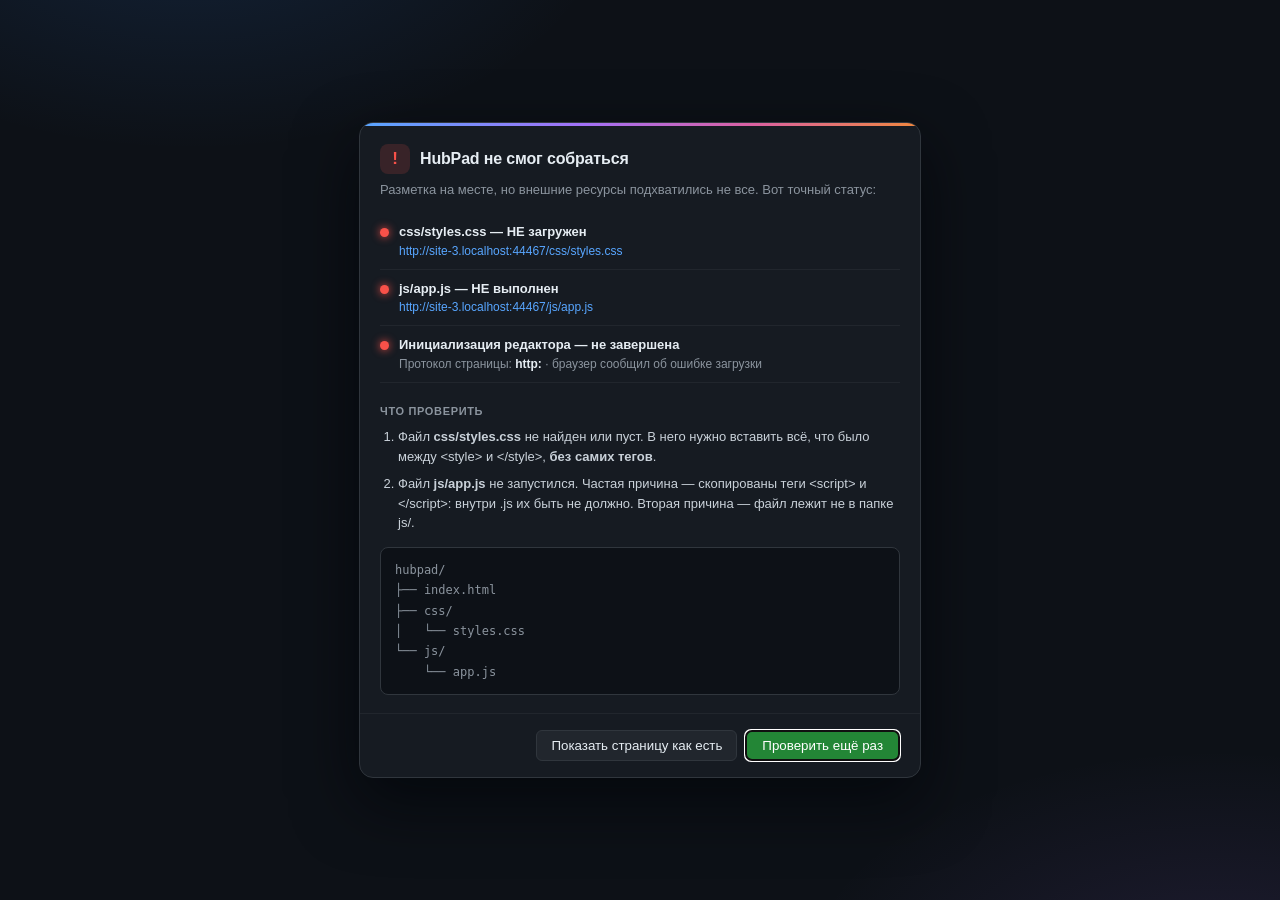
==== commit 0ce48a7e: "Update index.html" ====
--- a/index.html
+++ b/index.html
@@ -4,13 +4,30 @@
 <meta charset="UTF-8">
 <meta name="viewport" content="width=device-width, initial-scale=1, maximum-scale=1, interactive-widget=resizes-content">
 <meta name="color-scheme" content="dark light">
+<meta name="description" content="HubPad — локальный HTML/CSS/JS редактор с живым предпросмотром, деплоем в новую вкладку и скачиванием файлов.">
 <title>HubPad — HTML-редактор в стиле GitHub</title>
 <link id="favicon" rel="icon" href="data:,">
-<link rel="stylesheet" href="css/styles.css">
-<script defer src="js/app.js"></script>
+
+<link id="appCss" rel="stylesheet" href="css/styles.css">
+<script id="appJs" defer src="js/app.js"></script>
+<script>
+/* Отслеживание загрузки внешних ресурсов — нужно для диагностики ниже. */
+window.__hubpadAssets = {cssLoaded:false, cssError:false, jsLoaded:false, jsError:false};
+(function(){
+  var l=document.getElementById('appCss'), s=document.getElementById('appJs');
+  l.addEventListener('load',function(){ window.__hubpadAssets.cssLoaded=true; });
+  l.addEventListener('error',function(){ window.__hubpadAssets.cssError=true; });
+  s.addEventListener('load',function(){ window.__hubpadAssets.jsLoaded=true; });
+  s.addEventListener('error',function(){ window.__hubpadAssets.jsError=true; });
+})();
+</script>
 </head>
 <body>
-<noscript><div style="padding:40px;text-align:center">HubPad требует включённый JavaScript.</div></noscript>
+<noscript>
+  <div style="position:fixed;inset:0;display:flex;align-items:center;justify-content:center;padding:32px;background:#0d1117;color:#e6edf3;font:15px/1.6 -apple-system,'Segoe UI',Helvetica,Arial,sans-serif;text-align:center">
+    HubPad требует включённый JavaScript.
+  </div>
+</noscript>
 
 <div class="app" id="app">
   <!-- ======= ШАПКА ======= -->
@@ -20,19 +37,19 @@
       <span>hubpad</span><span class="sep">/</span><b>playground</b>
       <span class="badge-public">Public</span>
     </div>
-    <button class="star-btn" id="starBtn" title="Отметить проект звездой">
+    <button class="star-btn" id="starBtn" type="button" title="Отметить проект звездой">
       <span class="sb-l" id="starIco"></span><span class="sb-n" id="starCount">128</span>
     </button>
     <div class="spacer"></div>
-    <button class="search-trigger" id="searchTrigger" title="Поиск и команды (Ctrl+K)">
+    <button class="search-trigger" id="searchTrigger" type="button" title="Поиск и команды (Ctrl+K)">
       <span id="searchIco"></span><span class="st-txt">Поиск или команда…</span><kbd>Ctrl K</kbd>
     </button>
     <div class="top-actions">
-      <button class="icon-btn" id="themeBtn" title="Переключить тему" aria-label="Переключить тему"></button>
-      <button class="btn" id="dlBtn" title="Скачать файл с выбранным именем (Ctrl+S)">
+      <button class="icon-btn" id="themeBtn" type="button" title="Переключить тему" aria-label="Переключить тему"></button>
+      <button class="btn" id="dlBtn" type="button" title="Скачать файл с выбранным именем (Ctrl+S)">
         <span id="dlIco"></span><span class="btn-label">Скачать</span><span class="dl-caret" id="dlCaret"></span>
       </button>
-      <button class="btn btn-primary" id="deployBtn" title="Открыть страницу в новой вкладке (Ctrl+Enter)">
+      <button class="btn btn-primary" id="deployBtn" type="button" title="Открыть страницу в новой вкладке (Ctrl+Enter)">
         <span class="btn-label">Открыть</span><span id="deployIco"></span>
       </button>
     </div>
@@ -43,15 +60,15 @@
     <aside class="sidebar" id="sidebar">
       <div class="sb-head">
         <div class="sb-title"><span id="sbFolderIco"></span>Файлы проекта <span class="count-pill" id="sbCount">0</span></div>
-        <button class="icon-btn" id="newFileBtn" title="Новый файл" aria-label="Новый файл"></button>
-        <button class="icon-btn" id="importBtn" title="Импортировать файлы" aria-label="Импортировать файлы"></button>
+        <button class="icon-btn" id="newFileBtn" type="button" title="Новый файл" aria-label="Новый файл"></button>
+        <button class="icon-btn" id="importBtn" type="button" title="Импортировать файлы" aria-label="Импортировать файлы"></button>
       </div>
       <div class="sb-tools">
         <div class="sb-filter-wrap">
-          <input class="field" id="sbFilter" placeholder="Фильтр по имени…" autocomplete="off" spellcheck="false">
-          <button class="icon-btn sb-clear" id="sbClear" title="Очистить фильтр" hidden></button>
-        </div>
-        <select class="sel" id="sbSort" title="Сортировка файлов">
+          <input class="field" id="sbFilter" placeholder="Фильтр по имени…" autocomplete="off" spellcheck="false" aria-label="Фильтр файлов по имени">
+          <button class="icon-btn sb-clear" id="sbClear" type="button" title="Очистить фильтр" aria-label="Очистить фильтр" hidden></button>
+        </div>
+        <select class="sel" id="sbSort" title="Сортировка файлов" aria-label="Сортировка файлов">
           <option value="manual">Свой порядок</option>
           <option value="name">По имени</option>
           <option value="updated">По изменению</option>
@@ -60,9 +77,9 @@
       </div>
       <div class="bulk-bar" id="bulkBar" hidden>
         <b id="bulkCount"></b>
-        <button class="btn btn-sm" id="bulkZip" title="Скачать выбранные как .zip"></button>
-        <button class="btn btn-sm btn-danger" id="bulkDel" title="Удалить выбранные"></button>
-        <button class="icon-btn" id="bulkClear" title="Снять выделение" style="width:24px;height:24px"></button>
+        <button class="btn btn-sm" id="bulkZip" type="button" title="Скачать выбранные как .zip"></button>
+        <button class="btn btn-sm btn-danger" id="bulkDel" type="button" title="Удалить выбранные"></button>
+        <button class="icon-btn" id="bulkClear" type="button" title="Снять выделение" aria-label="Снять выделение" style="width:24px;height:24px"></button>
       </div>
       <div class="file-list" id="fileList"></div>
       <div class="sb-foot">
@@ -82,33 +99,33 @@
       <section class="editor-pane" id="editorPane">
         <div class="tabs-row">
           <div class="tabs" id="tabs" role="tablist"></div>
-          <button class="icon-btn tab-add" id="tabAdd" title="Новый файл" aria-label="Новый файл"></button>
+          <button class="icon-btn tab-add" id="tabAdd" type="button" title="Новый файл" aria-label="Новый файл"></button>
         </div>
         <div class="ed-toolbar" id="edToolbar">
-          <button class="icon-btn" id="sidebarBtn" title="Показать/скрыть файлы (Ctrl+B)" aria-pressed="true"></button>
+          <button class="icon-btn" id="sidebarBtn" type="button" title="Показать/скрыть файлы (Ctrl+B)" aria-label="Показать или скрыть панель файлов" aria-pressed="true"></button>
           <div class="crumb">
             <span class="crumb-folder"><span id="crumbFolderIco"></span>playground<span>/</span></span>
-            <button class="crumb-file" id="crumbFile" title="Переименовать файл"><span id="crumbDot" class="f-dot"></span><span id="crumbName">—</span></button>
+            <button class="crumb-file" id="crumbFile" type="button" title="Переименовать файл"><span id="crumbDot" class="f-dot"></span><span id="crumbName">—</span></button>
           </div>
           <div class="tb-group">
-            <button class="icon-btn" id="undoBtn" title="Отменить (Ctrl+Z)"></button>
-            <button class="icon-btn" id="redoBtn" title="Повторить (Ctrl+Shift+Z)"></button>
-            <button class="icon-btn" id="copyBtn" title="Скопировать содержимое файла"></button>
+            <button class="icon-btn" id="undoBtn" type="button" title="Отменить (Ctrl+Z)" aria-label="Отменить"></button>
+            <button class="icon-btn" id="redoBtn" type="button" title="Повторить (Ctrl+Shift+Z)" aria-label="Повторить"></button>
+            <button class="icon-btn" id="copyBtn" type="button" title="Скопировать содержимое файла" aria-label="Скопировать содержимое файла"></button>
           </div>
           <div class="tb-group">
-            <button class="icon-btn" id="wrapBtn" title="Перенос строк (Alt+Z)" aria-pressed="false"></button>
-            <span class="tab-size-wrap"><select class="sel" id="tabSizeSel" title="Ширина отступа">
+            <button class="icon-btn" id="wrapBtn" type="button" title="Перенос строк (Alt+Z)" aria-label="Перенос строк" aria-pressed="false"></button>
+            <span class="tab-size-wrap"><select class="sel" id="tabSizeSel" title="Ширина отступа" aria-label="Ширина отступа">
               <option value="2">Отступ: 2</option><option value="4">Отступ: 4</option>
             </select></span>
-            <button class="icon-btn tb-btn-txt" id="fontMinus" title="Уменьшить шрифт">A−</button>
+            <button class="icon-btn tb-btn-txt" id="fontMinus" type="button" title="Уменьшить шрифт" aria-label="Уменьшить шрифт">A−</button>
             <span class="font-val" id="fontVal">13px</span>
-            <button class="icon-btn tb-btn-txt" id="fontPlus" title="Увеличить шрифт">A+</button>
+            <button class="icon-btn tb-btn-txt" id="fontPlus" type="button" title="Увеличить шрифт" aria-label="Увеличить шрифт">A+</button>
           </div>
           <div class="tb-group">
             <div class="seg" id="layoutSeg" role="group" aria-label="Режим отображения">
-              <button class="seg-btn" data-layout="code" title="Только код"></button>
-              <button class="seg-btn" data-layout="split" title="Код и предпросмотр"></button>
-              <button class="seg-btn" data-layout="preview" title="Только предпросмотр"></button>
+              <button class="seg-btn" type="button" data-layout="code" title="Только код"></button>
+              <button class="seg-btn" type="button" data-layout="split" title="Код и предпросмотр"></button>
+              <button class="seg-btn" type="button" data-layout="preview" title="Только предпросмотр"></button>
             </div>
           </div>
         </div>
@@ -131,8 +148,8 @@
             <h3>Нет открытого файла</h3>
             <p>Создайте новый файл, импортируйте свой или откройте что-нибудь из проекта.</p>
             <div class="empty-actions">
-              <button class="btn btn-primary" id="emptyNewBtn"></button>
-              <button class="btn" id="emptyImportBtn"></button>
+              <button class="btn btn-primary" id="emptyNewBtn" type="button"></button>
+              <button class="btn" id="emptyImportBtn" type="button"></button>
             </div>
             <div class="empty-chips" id="emptyChips"></div>
           </div>
@@ -141,7 +158,7 @@
         <footer class="statusbar">
           <span class="st-item st-branch" id="stBranch" title="Локальный проект"></span>
           <span class="st-item" id="stSaved"><span class="st-dot" id="stDot"></span><span id="stSavedTxt">Сохранено</span></span>
-          <button class="st-item ok" id="stProblems" title="Быстрая проверка кода"></button>
+          <button class="st-item ok" id="stProblems" type="button" title="Быстрая проверка кода"></button>
           <span class="st-spring"></span>
           <span class="st-item" id="stLnCol">Стр 1, кол 1</span>
           <span class="st-item st-sel" id="stSel" hidden></span>
@@ -149,7 +166,7 @@
           <span class="st-item st-enc">UTF-8</span>
           <span class="st-item st-lang" id="stLang">HTML</span>
           <span class="st-item st-size" id="stSize">0 Б</span>
-          <button class="icon-btn" id="helpBtn" title="Горячие клавиши (?)" style="width:24px;height:24px"></button>
+          <button class="icon-btn" id="helpBtn" type="button" title="Горячие клавиши (?)" aria-label="Горячие клавиши" style="width:24px;height:24px"></button>
         </footer>
       </section>
 
@@ -159,20 +176,20 @@
       <section class="preview-pane" id="previewPane">
         <div class="pv-head">
           <span class="pv-title"><span id="pvEye"></span>Предпросмотр</span>
-          <button class="pv-chip" id="pvTargetChip" title="Открыть этот файл в редакторе"><span id="pvChipDot" class="f-dot"></span><span id="pvChipName">—</span></button>
+          <button class="pv-chip" id="pvTargetChip" type="button" title="Открыть этот файл в редакторе"><span id="pvChipDot" class="f-dot"></span><span id="pvChipName">—</span></button>
           <span class="pv-stale" id="pvStale" title="Есть изменения — обновите" hidden></span>
           <span class="spacer"></span>
           <div class="seg" id="pvDeviceSeg" role="group" aria-label="Ширина предпросмотра">
-            <button class="seg-btn" data-device="375" title="Мобильный · 375px"></button>
-            <button class="seg-btn" data-device="768" title="Планшет · 768px"></button>
-            <button class="seg-btn" data-device="auto" title="Во всю ширину"></button>
+            <button class="seg-btn" type="button" data-device="375" title="Мобильный · 375px" aria-label="Мобильная ширина"></button>
+            <button class="seg-btn" type="button" data-device="768" title="Планшет · 768px" aria-label="Ширина планшета"></button>
+            <button class="seg-btn" type="button" data-device="auto" title="Во всю ширину" aria-label="Во всю ширину"></button>
           </div>
           <label class="pv-auto" title="Обновлять предпросмотр при вводе">
-            <button class="switch" id="pvAuto" role="switch" aria-checked="true" aria-label="Автообновление"></button><span>Авто</span>
+            <button class="switch" id="pvAuto" type="button" role="switch" aria-checked="true" aria-label="Автообновление предпросмотра"></button><span>Авто</span>
           </label>
-          <button class="icon-btn" id="pvRefresh" title="Обновить предпросмотр"></button>
-          <button class="icon-btn" id="pvOpen" title="Открыть в новой вкладке (Ctrl+Enter)"></button>
-          <button class="icon-btn" id="pvClose" title="Скрыть предпросмотр"></button>
+          <button class="icon-btn" id="pvRefresh" type="button" title="Обновить предпросмотр" aria-label="Обновить предпросмотр"></button>
+          <button class="icon-btn" id="pvOpen" type="button" title="Открыть в новой вкладке (Ctrl+Enter)" aria-label="Открыть в новой вкладке"></button>
+          <button class="icon-btn" id="pvClose" type="button" title="Скрыть предпросмотр" aria-label="Скрыть предпросмотр"></button>
         </div>
         <div class="pv-stage" id="pvStage">
           <div class="pv-frame" id="pvFrame"><iframe id="pvIframe" title="Предпросмотр страницы" sandbox="allow-scripts allow-forms allow-modals allow-popups allow-popups-to-escape-sandbox allow-downloads"></iframe></div>
@@ -182,7 +199,7 @@
             <div class="empty-ring" id="pvEmptyIco"></div>
             <h3>Нечего показывать</h3>
             <p>Добавьте HTML-страницу, SVG или Markdown — предпросмотр оживёт сам.</p>
-            <div class="empty-actions"><button class="btn btn-primary" id="pvEmptyBtn"></button></div>
+            <div class="empty-actions"><button class="btn btn-primary" id="pvEmptyBtn" type="button"></button></div>
           </div>
         </div>
       </section>
@@ -192,11 +209,11 @@
 
 <!-- ======= СЛОИ ======= -->
 <div class="scrim" id="scrim" hidden></div>
-<div class="modal" id="modal" role="dialog" aria-modal="true" hidden></div>
+<div class="modal" id="modal" role="dialog" aria-modal="true" aria-label="Диалог" hidden></div>
 <div class="palette" id="palette" role="dialog" aria-modal="true" aria-label="Палитра команд" hidden>
   <div class="pal-input-row">
     <span id="palSearchIco"></span>
-    <input class="pal-input" id="palInput" placeholder="Файл, текст в коде или команда…" autocomplete="off" spellcheck="false">
+    <input class="pal-input" id="palInput" placeholder="Файл, текст в коде или команда…" autocomplete="off" spellcheck="false" aria-label="Поиск файлов и команд">
     <kbd>Esc</kbd>
   </div>
   <div class="pal-list" id="palList"></div>
@@ -215,9 +232,9 @@
     <input type="checkbox" id="dlStandalone">
     <span>Автономная страница — встроить связанные CSS, JS и SVG прямо в файл</span>
   </label>
-  <button class="btn btn-primary btn-block" id="dlGo" style="margin-top:10px"></button>
+  <button class="btn btn-primary btn-block" id="dlGo" type="button" style="margin-top:10px"></button>
   <div class="pop-div"></div>
-  <button class="btn btn-block" id="dlZip"></button>
+  <button class="btn btn-block" id="dlZip" type="button"></button>
   <p class="dl-note" id="dlZipNote"></p>
 </div>
 <div class="pop" id="pop" hidden></div>
@@ -231,5 +248,111 @@
   </div>
 </div>
 <input type="file" id="fileInput" hidden multiple accept=".html,.htm,.css,.js,.mjs,.json,.md,.markdown,.svg,.txt,.xml,.webmanifest">
+
+<script>
+/* ================================================================
+   Диагностика запуска. Срабатывает ТОЛЬКО если стили или скрипт
+   не подхватились — вместо «сломанной» страницы показывает, что
+   именно не загрузилось, по каким путям и как это починить.
+   На работающую сборку никак не влияет.
+   ================================================================ */
+(function(){
+  var checked=false;
+
+  function abs(p){ try{ return new URL(p, location.href).href; }catch(e){ return p; } }
+
+  function row(ok, title, detail){
+    return '<div style="display:flex;gap:10px;align-items:flex-start;padding:9px 0;border-bottom:1px solid #21262d">'
+      + '<span style="width:9px;height:9px;border-radius:50%;flex:none;margin-top:6px;background:'+(ok?'#3fb950':'#f85149')+';box-shadow:0 0 8px '+(ok?'#3fb950':'#f85149')+'"></span>'
+      + '<div style="flex:1;min-width:0">'
+      + '<div style="font-size:13px;font-weight:600;color:#e6edf3">'+title+'</div>'
+      + '<div style="font-size:12px;color:#8b949e;word-break:break-all">'+detail+'</div>'
+      + '</div></div>';
+  }
+
+  function check(){
+    if(checked) return; 
+    var cssOk=false, jsRan=false, initOk=false;
+    try{ cssOk = getComputedStyle(document.documentElement).getPropertyValue('--canvas').trim() !== ''; }catch(e){}
+    var brand=document.getElementById('brand'), list=document.getElementById('fileList');
+    jsRan = !!(brand && brand.childElementCount>0);
+    initOk = !!(list && list.childElementCount>0);
+    if(cssOk && jsRan && initOk){ checked=true; return; }
+    checked=true;
+    show(cssOk, jsRan, initOk);
+  }
+
+  function show(cssOk, jsRan, initOk){
+    var A = window.__hubpadAssets || {};
+    var proto = location.protocol;
+    var reasons=[];
+
+    if(proto==='content:'){
+      reasons.push('Страница открыта через <b>content://</b> (файловый менеджер отдал её как поток). В этом режиме соседние файлы недоступны. Открой index.html как <b>file://</b> или подними локальный сервер и зайди на http://localhost.');
+    }
+    if(!cssOk){
+      reasons.push('Файл <b>css/styles.css</b> не найден или пуст. В него нужно вставить всё, что было между &lt;style&gt; и &lt;/style&gt;, <b>без самих тегов</b>.');
+    }
+    if(!jsRan){
+      reasons.push('Файл <b>js/app.js</b> не запустился. Частая причина — скопированы теги &lt;script&gt; и &lt;/script&gt;: внутри .js их быть не должно. Вторая причина — файл лежит не в папке js/.');
+    }
+    if(jsRan && !initOk){
+      reasons.push('Скрипт загрузился, но инициализация оборвалась. Открой консоль браузера (F12 → Console) и посмотри красную ошибку — обычно это опечатка при копировании.');
+    }
+    if(reasons.length===0){
+      reasons.push('Проверь, что рядом с index.html есть папки <b>css</b> и <b>js</b> с файлами внутри, и что имена написаны в нижнем регистре.');
+    }
+
+    var box=document.createElement('div');
+    box.id='hubpadDiag';
+    box.setAttribute('role','alertdialog');
+    box.setAttribute('aria-label','Диагностика загрузки HubPad');
+    box.style.cssText='position:fixed;inset:0;z-index:99999;display:flex;align-items:center;justify-content:center;padding:16px;'
+      +'background:radial-gradient(700px 400px at 15% -10%,rgba(56,139,253,.14),transparent 60%),radial-gradient(700px 400px at 95% 110%,rgba(163,113,247,.12),transparent 60%),#0d1117;'
+      +'font:14px/1.5 -apple-system,BlinkMacSystemFont,"Segoe UI","Noto Sans",Helvetica,Arial,sans-serif;color:#e6edf3;overflow:auto';
+
+    box.innerHTML =
+      '<div style="width:560px;max-width:100%;background:#161b22;border:1px solid #30363d;border-radius:14px;'
+      +'box-shadow:0 24px 64px rgba(1,4,9,.7);overflow:hidden">'
+      + '<div style="height:3px;background:linear-gradient(90deg,#58a6ff,#a371f7 40%,#db61a2 70%,#f0883e)"></div>'
+      + '<div style="padding:18px 20px 6px">'
+      +   '<div style="display:flex;align-items:center;gap:10px;margin-bottom:4px">'
+      +     '<span style="display:inline-flex;width:30px;height:30px;border-radius:8px;align-items:center;justify-content:center;background:rgba(248,81,73,.15);color:#f85149;font-size:17px;font-weight:700">!</span>'
+      +     '<h1 style="margin:0;font-size:16px;font-weight:700;letter-spacing:-.01em">HubPad не смог собраться</h1>'
+      +   '</div>'
+      +   '<p style="margin:6px 0 14px;font-size:13px;color:#8b949e">Разметка на месте, но внешние ресурсы подхватились не все. Вот точный статус:</p>'
+      +   row(cssOk, 'css/styles.css ' + (cssOk?'— загружен':'— НЕ загружен'),
+             '<a href="css/styles.css" target="_blank" rel="noopener" style="color:#58a6ff;text-decoration:none">'+abs('css/styles.css')+'</a>')
+      +   row(jsRan, 'js/app.js ' + (jsRan?'— выполнен':'— НЕ выполнен'),
+             '<a href="js/app.js" target="_blank" rel="noopener" style="color:#58a6ff;text-decoration:none">'+abs('js/app.js')+'</a>')
+      +   row(initOk, 'Инициализация редактора ' + (initOk?'— завершена':'— не завершена'),
+             'Протокол страницы: <b style="color:#e6edf3">'+proto+'</b>'+(A.cssError||A.jsError?' · браузер сообщил об ошибке загрузки':''))
+      + '</div>'
+      + '<div style="padding:14px 20px 4px">'
+      +   '<div style="font-size:11px;font-weight:700;letter-spacing:.06em;text-transform:uppercase;color:#8b949e;margin-bottom:8px">Что проверить</div>'
+      +   '<ol style="margin:0;padding-left:18px;display:flex;flex-direction:column;gap:8px;font-size:13px;color:#c9d1d9">'
+      +     reasons.map(function(r){ return '<li>'+r+'</li>'; }).join('')
+      +   '</ol>'
+      +   '<pre style="margin:14px 0 0;padding:12px 14px;background:#0d1117;border:1px solid #30363d;border-radius:8px;'
+      +     'font:12px/1.7 ui-monospace,SFMono-Regular,Menlo,Consolas,monospace;color:#8b949e;overflow:auto">'
+      + 'hubpad/\n├── index.html\n├── css/\n│   └── styles.css\n└── js/\n    └── app.js</pre>'
+      + '</div>'
+      + '<div style="display:flex;gap:8px;justify-content:flex-end;padding:16px 20px;margin-top:14px;border-top:1px solid #21262d;flex-wrap:wrap">'
+      +   '<button id="hubpadDiagHide" type="button" style="padding:7px 14px;border-radius:6px;border:1px solid #30363d;background:#21262d;color:#e6edf3;font:500 13px inherit;cursor:pointer">Показать страницу как есть</button>'
+      +   '<button id="hubpadDiagRetry" type="button" style="padding:7px 16px;border-radius:6px;border:1px solid rgba(240,246,252,.1);background:#238636;color:#fff;font:600 13px inherit;cursor:pointer">Проверить ещё раз</button>'
+      + '</div>'
+      + '</div>';
+
+    document.body.appendChild(box);
+    document.getElementById('hubpadDiagRetry').addEventListener('click',function(){ location.reload(); });
+    document.getElementById('hubpadDiagHide').addEventListener('click',function(){ box.remove(); });
+    document.getElementById('hubpadDiagRetry').focus();
+  }
+
+  if(document.readyState==='complete') setTimeout(check,120);
+  else window.addEventListener('load',function(){ setTimeout(check,120); });
+  setTimeout(check,3500);
+})();
+</script>
 </body>
 </html>
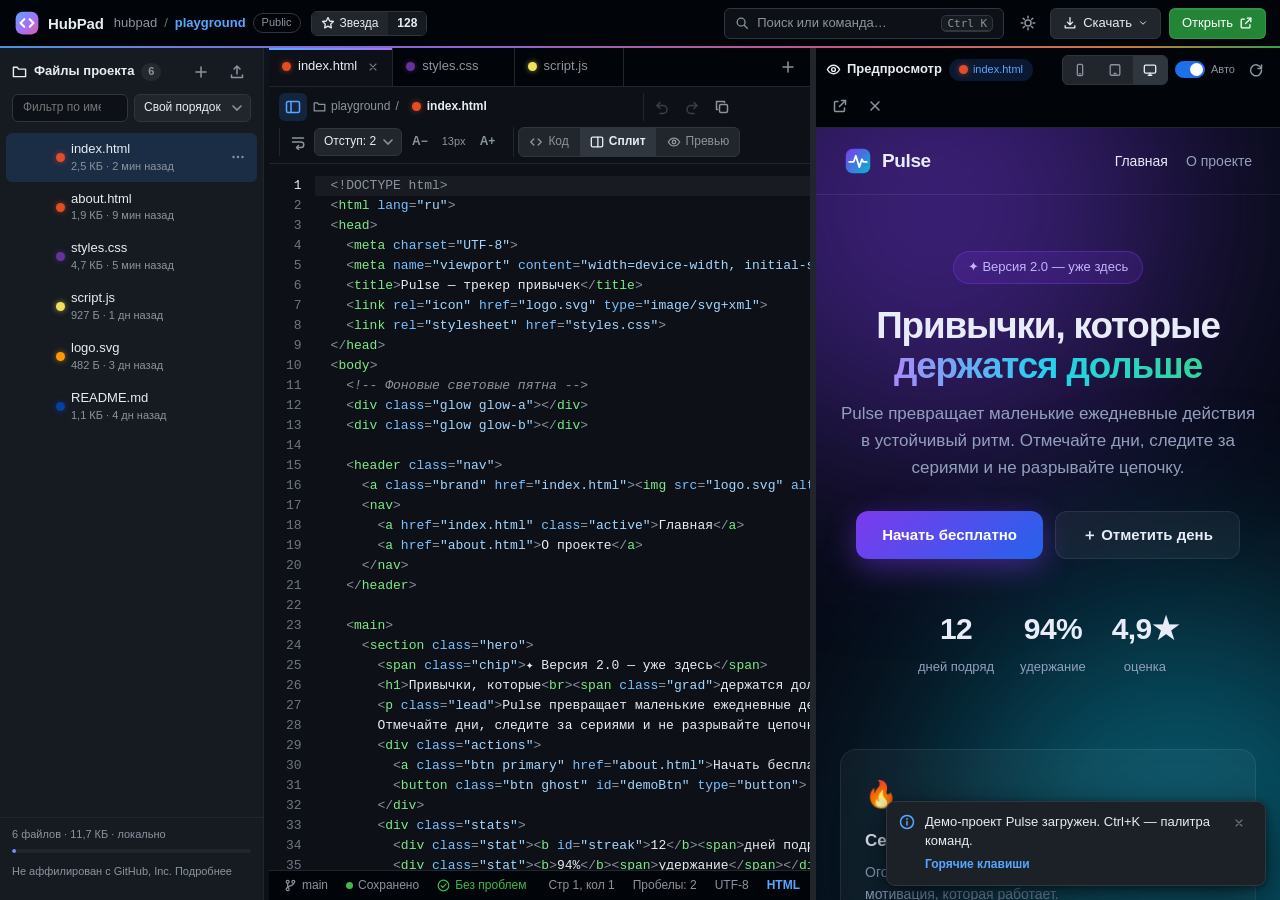
==== commit b202f37a: "Update index.html" ====
--- a/index.html
+++ b/index.html
@@ -111,6 +111,8 @@
             <button class="icon-btn" id="undoBtn" type="button" title="Отменить (Ctrl+Z)" aria-label="Отменить"></button>
             <button class="icon-btn" id="redoBtn" type="button" title="Повторить (Ctrl+Shift+Z)" aria-label="Повторить"></button>
             <button class="icon-btn" id="copyBtn" type="button" title="Скопировать содержимое файла" aria-label="Скопировать содержимое файла"></button>
+            <button class="icon-btn" id="pasteBtn" title="Вставить из буфера обмена"></button>
+            <button class="icon-btn" id="clearBtn" title="Очистить файл (можно отменить)"></button>
           </div>
           <div class="tb-group">
             <button class="icon-btn" id="wrapBtn" type="button" title="Перенос строк (Alt+Z)" aria-label="Перенос строк" aria-pressed="false"></button>
--- a/css/styles.css
+++ b/css/styles.css
@@ -0,0 +1,437 @@
+/* ============ ПАЛИТРА GITHUB ============ */
+:root, :root[data-theme="dark"]{
+  --canvas:#0d1117; --inset:#010409; --surface:#161b22; --overlay:#1c2128;
+  --border:#30363d; --border-muted:#21262d;
+  --fg:#e6edf3; --muted:#8b949e; --faint:#6e7681;
+  --accent:#58a6ff; --accent-em:#1f6feb; --accent-subtle:rgba(56,139,253,.16);
+  --success:#3fb950; --success-em:#238636; --success-hover:#2ea043;
+  --danger:#f85149; --danger-em:#da3633; --danger-subtle:rgba(248,81,73,.16);
+  --warn:#d29922; --warn-subtle:rgba(187,128,9,.18);
+  --purple:#a371f7; --pink:#db61a2; --orange:#f0883e; --cyan:#39c5cf; --gold:#e3b341;
+  --hover:rgba(177,186,196,.09);
+  --btn-bg:#21262d; --btn-hover:#30363d; --btn-border:#30363d; --btn-primary-border:rgba(240,246,252,.1);
+  --syn-kw:#ff7b72; --syn-tag:#7ee787; --syn-attr:#79c0ff; --syn-str:#a5d6ff;
+  --syn-com:#8b949e; --syn-fun:#d2a8ff; --syn-const:#79c0ff;
+  --sel:rgba(56,139,253,.35); --active-line:rgba(110,118,129,.11);
+  --scrim:rgba(1,4,9,.72); --shadow:0 16px 48px rgba(1,4,9,.65), 0 2px 8px rgba(1,4,9,.5);
+  --scroll-thumb:#30363d; --scroll-hover:#484f58;
+  --glow-a:rgba(56,139,253,.07); --glow-b:rgba(163,113,247,.06);
+  --kbd-shadow:inset 0 -1px 0 #30363d;
+}
+:root[data-theme="light"]{
+  --canvas:#ffffff; --inset:#f6f8fa; --surface:#f6f8fa; --overlay:#ffffff;
+  --border:#d0d7de; --border-muted:#d8dee4;
+  --fg:#1f2328; --muted:#59636e; --faint:#818b98;
+  --accent:#0969da; --accent-em:#0969da; --accent-subtle:rgba(9,105,218,.12);
+  --success:#1a7f37; --success-em:#1f883d; --success-hover:#1a7f37;
+  --danger:#cf222e; --danger-em:#cf222e; --danger-subtle:rgba(207,34,46,.1);
+  --warn:#9a6700; --warn-subtle:rgba(154,103,0,.14);
+  --purple:#8250df; --pink:#bf3989; --orange:#bc4c00; --cyan:#1b7c83; --gold:#9a6700;
+  --hover:rgba(208,215,222,.35);
+  --btn-bg:#f6f8fa; --btn-hover:#eef1f4; --btn-border:#d0d7de; --btn-primary-border:rgba(31,35,40,.15);
+  --syn-kw:#cf222e; --syn-tag:#116329; --syn-attr:#0550ae; --syn-str:#0a3069;
+  --syn-com:#59636e; --syn-fun:#8250df; --syn-const:#0550ae;
+  --sel:rgba(9,105,218,.22); --active-line:rgba(234,238,242,.55);
+  --scrim:rgba(31,35,40,.5); --shadow:0 16px 48px rgba(140,149,159,.45), 0 2px 8px rgba(140,149,159,.25);
+  --scroll-thumb:#d0d7de; --scroll-hover:#afb8c1;
+  --glow-a:rgba(9,105,218,.05); --glow-b:rgba(130,80,223,.05);
+  --kbd-shadow:inset 0 -1px 0 #d0d7de;
+}
+/* ============ БАЗА ============ */
+*{box-sizing:border-box}
+html,body{height:100%}
+body{
+  margin:0; background:var(--canvas); color:var(--fg);
+  font:14px/1.45 -apple-system,BlinkMacSystemFont,"Segoe UI","Noto Sans",Helvetica,Arial,sans-serif;
+  overflow:hidden; touch-action:manipulation;
+}
+body::before{content:""; position:fixed; inset:0; pointer-events:none; z-index:0;
+  background:radial-gradient(700px 380px at 12% -8%, var(--glow-a), transparent 65%),
+             radial-gradient(760px 420px at 96% 108%, var(--glow-b), transparent 65%);}
+[hidden]{display:none!important}
+button{font:inherit; color:inherit; background:none; border:0; padding:0; cursor:pointer}
+input,select,textarea{font:inherit; color:inherit}
+::selection{background:var(--sel)}
+:focus-visible{outline:2px solid var(--accent); outline-offset:2px; border-radius:6px}
+svg{display:block; flex:none}
+*{scrollbar-width:thin; scrollbar-color:var(--scroll-thumb) transparent}
+*::-webkit-scrollbar{width:10px; height:10px}
+*::-webkit-scrollbar-track{background:transparent}
+*::-webkit-scrollbar-thumb{background:var(--scroll-thumb); border-radius:6px; border:2px solid transparent; background-clip:padding-box}
+*::-webkit-scrollbar-thumb:hover{background:var(--scroll-hover); border:2px solid transparent; background-clip:padding-box}
+*::-webkit-scrollbar-corner{background:transparent}
+kbd,.kbd{font:11px/1 ui-monospace,SFMono-Regular,"SF Mono",Menlo,Consolas,monospace; color:var(--muted);
+  background:var(--surface); border:1px solid var(--border); border-radius:5px; padding:2px 5px; box-shadow:var(--kbd-shadow); white-space:nowrap}
+/* ============ КНОПКИ ============ */
+.btn{display:inline-flex; align-items:center; gap:6px; padding:5px 12px; min-height:30px;
+  background:var(--btn-bg); border:1px solid var(--btn-border); border-radius:6px;
+  font-size:13px; font-weight:500; color:var(--fg); white-space:nowrap; user-select:none;
+  transition:background .12s, border-color .12s, box-shadow .12s}
+.btn:hover{background:var(--btn-hover)}
+.btn:active{filter:brightness(.94)}
+.btn[disabled]{opacity:.45; cursor:not-allowed; pointer-events:none}
+.btn-primary{background:var(--success-em); border-color:var(--btn-primary-border); color:#fff;
+  box-shadow:0 1px 0 rgba(0,0,0,.15), inset 0 1px 0 rgba(255,255,255,.08)}
+.btn-primary:hover{background:var(--success-hover)}
+.btn-danger{background:var(--danger-em); border-color:var(--btn-primary-border); color:#fff}
+.btn-danger:hover{filter:brightness(1.1)}
+.btn-block{width:100%; justify-content:center}
+.btn-sm{padding:3px 9px; min-height:26px; font-size:12px}
+.icon-btn{display:inline-flex; align-items:center; justify-content:center; width:28px; height:28px;
+  border-radius:6px; color:var(--muted); border:1px solid transparent; user-select:none;
+  transition:background .12s, color .12s}
+.icon-btn:hover{background:var(--hover); color:var(--fg)}
+.icon-btn[disabled]{opacity:.35; pointer-events:none}
+.icon-btn[aria-pressed="true"]{background:var(--accent-subtle); color:var(--accent)}
+.seg{display:inline-flex; background:var(--btn-bg); border:1px solid var(--btn-border); border-radius:6px; overflow:hidden}
+.seg-btn{display:inline-flex; align-items:center; gap:5px; padding:4px 10px; min-height:28px;
+  font-size:12px; font-weight:500; color:var(--muted); border-right:1px solid var(--border-muted); transition:background .12s,color .12s}
+.seg-btn:last-child{border-right:0}
+.seg-btn:hover{color:var(--fg); background:var(--hover)}
+.seg-btn[aria-pressed="true"]{background:var(--btn-hover); color:var(--fg); font-weight:600}
+.sel{appearance:none; background:var(--btn-bg) url('data:image/svg+xml;utf8,<svg xmlns="http://www.w3.org/2000/svg" width="10" height="6" viewBox="0 0 10 6"><path d="M1 1l4 4 4-4" fill="none" stroke="%238b949e" stroke-width="1.6" stroke-linecap="round"/></svg>') no-repeat right 8px center;
+  border:1px solid var(--btn-border); border-radius:6px; padding:4px 24px 4px 9px; font-size:12px; color:var(--fg); min-height:28px}
+.sel:hover{background-color:var(--btn-hover)}
+.switch{position:relative; width:30px; height:17px; border-radius:20px; background:var(--btn-border); border:1px solid var(--border); transition:background .15s; flex:none}
+.switch::after{content:""; position:absolute; top:1px; left:1px; width:13px; height:13px; border-radius:50%; background:var(--muted); transition:transform .15s, background .15s}
+.switch[aria-checked="true"]{background:var(--accent-em); border-color:var(--accent-em)}
+.switch[aria-checked="true"]::after{transform:translateX(13px); background:#fff}
+.field{width:100%; background:var(--canvas); border:1px solid var(--border); border-radius:6px; padding:6px 10px; font-size:13px; color:var(--fg)}
+.field:focus{outline:none; border-color:var(--accent); box-shadow:0 0 0 3px var(--accent-subtle)}
+.field.err{border-color:var(--danger); box-shadow:0 0 0 3px var(--danger-subtle)}
+.field-label{display:block; font-size:12px; font-weight:600; margin:0 0 6px}
+.field-hint{font-size:12px; color:var(--muted); margin-top:6px; min-height:16px}
+.field-hint.err{color:var(--danger)}
+/* ============ КАРКАС ============ */
+.app{position:relative; z-index:1; display:flex; flex-direction:column; height:100vh; height:100dvh}
+.topbar{position:relative; z-index:30; display:flex; align-items:center; gap:10px; padding:8px 14px;
+  background:var(--inset); border-bottom:1px solid var(--border-muted); flex:none}
+.topbar::after{content:""; position:absolute; left:0; right:0; bottom:-1px; height:2px; opacity:.85; pointer-events:none;
+  background:linear-gradient(90deg, var(--accent), var(--purple) 34%, var(--pink) 62%, var(--orange) 88%, var(--success))}
+.brand{display:flex; align-items:center; gap:8px; font-weight:700; font-size:15px; letter-spacing:-.01em; user-select:none}
+.repo-crumb{display:flex; align-items:center; gap:7px; font-size:13px; color:var(--muted); min-width:0}
+.repo-crumb b{color:var(--accent); font-weight:600}
+.repo-crumb .sep{color:var(--faint)}
+.badge-public{font-size:11px; font-weight:500; color:var(--muted); border:1px solid var(--border); border-radius:20px; padding:1px 8px}
+.star-btn{display:inline-flex; align-items:center; gap:0; border:1px solid var(--btn-border); border-radius:6px; overflow:hidden; position:relative}
+.star-btn .sb-l{display:inline-flex; align-items:center; gap:5px; padding:3px 9px; background:var(--btn-bg); font-size:12px; font-weight:500; transition:background .12s}
+.star-btn:hover .sb-l{background:var(--btn-hover)}
+.star-btn .sb-n{padding:3px 9px; font-size:12px; font-weight:600; background:var(--surface); border-left:1px solid var(--border-muted)}
+.star-btn.starred .sb-l{color:var(--gold)}
+.star-btn.starred svg{fill:var(--gold)}
+.burst-p{position:absolute; left:22px; top:50%; width:5px; height:5px; border-radius:50%; pointer-events:none;
+  background:var(--gold); animation:burst .65s ease-out forwards}
+@keyframes burst{0%{transform:translate(0,0) scale(1); opacity:1}100%{transform:translate(var(--dx),var(--dy)) scale(.2); opacity:0}}
+.topbar .spacer{flex:1}
+.search-trigger{display:flex; align-items:center; gap:8px; width:280px; padding:5px 10px; min-height:30px;
+  background:var(--canvas); border:1px solid var(--border); border-radius:6px; color:var(--muted); font-size:13px; transition:border-color .12s}
+.search-trigger:hover{border-color:var(--faint)}
+.search-trigger .st-txt{flex:1; text-align:left; overflow:hidden; text-overflow:ellipsis; white-space:nowrap}
+.top-actions{display:flex; align-items:center; gap:8px}
+.workspace{flex:1; display:flex; min-height:0}
+/* ============ САЙДБАР ============ */
+.sidebar{display:flex; flex-direction:column; width:264px; flex:none; background:var(--surface);
+  border-right:1px solid var(--border-muted); min-height:0}
+.sb-head{display:flex; align-items:center; gap:8px; padding:10px 12px 8px; flex:none}
+.sb-title{font-size:13px; font-weight:600; flex:1; display:flex; align-items:center; gap:7px}
+.count-pill{font-size:11px; font-weight:600; color:var(--muted); background:var(--hover); border-radius:20px; padding:1px 7px}
+.sb-tools{display:flex; gap:6px; padding:0 12px 8px; flex:none}
+.sb-filter-wrap{position:relative; flex:1; min-width:0}
+.sb-filter-wrap .field{padding-right:26px; font-size:12px; min-height:28px; padding-top:4px; padding-bottom:4px}
+.sb-clear{position:absolute; right:3px; top:50%; transform:translateY(-50%); width:22px; height:22px}
+.bulk-bar{display:flex; align-items:center; gap:6px; margin:0 12px 8px; padding:6px 8px; flex:none;
+  background:var(--accent-subtle); border:1px solid var(--accent-em); border-radius:6px; font-size:12px}
+.bulk-bar b{flex:1; font-weight:600; color:var(--accent)}
+.file-list{flex:1; overflow-y:auto; overflow-x:hidden; padding:2px 6px 10px; min-height:0}
+.f-item{position:relative; display:flex; align-items:center; gap:6px; padding:6px 6px 6px 4px; margin:1px 0;
+  border-radius:6px; cursor:pointer; border:1px solid transparent; user-select:none}
+.f-item:hover{background:var(--hover)}
+.f-item.active{background:var(--accent-subtle)}
+.f-item.active .f-name{color:var(--fg)}
+.f-item.selected{border-color:var(--accent-em)}
+.f-item.dragging{opacity:.4}
+.f-item.drop-before::before,.f-item.drop-after::after{content:""; position:absolute; left:4px; right:4px; height:2px; background:var(--accent); border-radius:2px}
+.f-item.drop-before::before{top:-2px}
+.f-item.drop-after::after{bottom:-2px}
+.f-grip{color:var(--faint); opacity:0; cursor:grab; width:12px; transition:opacity .12s}
+.f-item:hover .f-grip{opacity:1}
+.f-check{appearance:none; width:14px; height:14px; border:1px solid var(--border); border-radius:4px; background:var(--canvas);
+  cursor:pointer; flex:none; opacity:0; transition:opacity .12s; position:relative}
+.f-item:hover .f-check,.f-item.selected .f-check,.file-list.bulk-mode .f-check{opacity:1}
+.f-check:checked{background:var(--accent-em); border-color:var(--accent-em); opacity:1}
+.f-check:checked::after{content:""; position:absolute; left:3.5px; top:1px; width:4px; height:7px; border:solid #fff; border-width:0 2px 2px 0; transform:rotate(42deg)}
+.f-dot{width:9px; height:9px; border-radius:50%; flex:none; box-shadow:0 0 6px -1px currentColor}
+.f-text{flex:1; min-width:0}
+.f-name{font-size:13px; font-weight:500; color:var(--fg); overflow:hidden; text-overflow:ellipsis; white-space:nowrap}
+.f-meta{font-size:11px; color:var(--muted); overflow:hidden; text-overflow:ellipsis; white-space:nowrap}
+.f-menu{opacity:0; width:24px; height:24px}
+.f-item:hover .f-menu,.f-item.active .f-menu{opacity:1}
+.sb-empty{padding:26px 16px; text-align:center; color:var(--muted); font-size:12px}
+.sb-foot{flex:none; padding:9px 12px; border-top:1px solid var(--border-muted); font-size:11px; color:var(--muted)}
+.meter{height:4px; background:var(--border-muted); border-radius:4px; overflow:hidden; margin-top:6px}
+.meter i{display:block; height:100%; width:2%; border-radius:4px; background:linear-gradient(90deg,var(--accent),var(--purple)); transition:width .4s}
+.sb-divider{width:5px; flex:none; cursor:col-resize; background:transparent; transition:background .15s}
+.sb-divider:hover,body.drag-x .sb-divider{background:var(--accent-subtle)}
+/* ============ ОСНОВНАЯ ОБЛАСТЬ ============ */
+.main{flex:1; display:flex; min-width:0; min-height:0}
+.editor-pane{flex:1 1 auto; min-width:0; display:flex; flex-direction:column; position:relative; background:var(--canvas)}
+.main[data-layout="code"] .preview-pane,.main[data-layout="code"] .pv-divider{display:none}
+.main[data-layout="preview"] .editor-pane,.main[data-layout="preview"] .pv-divider{display:none}
+.main[data-layout="preview"] .preview-pane{flex:1 1 auto!important; width:auto; border-left:0}
+.tabs-row{display:flex; align-items:stretch; flex:none; background:var(--inset); border-bottom:1px solid var(--border-muted); min-height:38px}
+.tabs{display:flex; overflow-x:auto; overflow-y:hidden; flex:1; scrollbar-width:none}
+.tabs::-webkit-scrollbar{display:none}
+.tab{position:relative; display:flex; align-items:center; gap:7px; padding:0 10px 0 13px; min-height:38px;
+  font-size:13px; color:var(--muted); border-right:1px solid var(--border-muted); cursor:pointer; white-space:nowrap; user-select:none; flex:none}
+.tab:hover{background:var(--hover); color:var(--fg)}
+.tab.active{background:var(--canvas); color:var(--fg)}
+.tab.active::before{content:""; position:absolute; top:0; left:0; right:0; height:2px; background:linear-gradient(90deg,var(--accent),var(--purple))}
+.tab.dragging{opacity:.4}
+.tab.drop-before{box-shadow:inset 3px 0 0 var(--accent)}
+.tab.drop-after{box-shadow:inset -3px 0 0 var(--accent)}
+.tab-close{display:flex; align-items:center; justify-content:center; width:18px; height:18px; border-radius:5px; color:var(--faint); opacity:0}
+.tab:hover .tab-close,.tab.active .tab-close{opacity:1}
+.tab-close:hover{background:var(--hover); color:var(--fg)}
+.tab-add{flex:none; align-self:center; margin:0 8px}
+.ed-toolbar{display:flex; align-items:center; gap:6px; flex-wrap:wrap; padding:6px 10px; flex:none;
+  border-bottom:1px solid var(--border-muted); background:var(--canvas)}
+.crumb{display:flex; align-items:center; gap:6px; font-size:12px; color:var(--muted); min-width:0; margin-right:auto}
+.crumb .crumb-folder{display:flex; align-items:center; gap:5px}
+.crumb-file{display:flex; align-items:center; gap:6px; font-size:12px; font-weight:600; color:var(--fg);
+  padding:3px 7px; border-radius:6px; max-width:220px}
+.crumb-file:hover{background:var(--hover)}
+.crumb-file span{overflow:hidden; text-overflow:ellipsis; white-space:nowrap}
+.tb-group{display:flex; align-items:center; gap:2px; padding:0 4px; border-left:1px solid var(--border-muted)}
+.font-val{font-size:11px; color:var(--muted); min-width:32px; text-align:center; font-variant-numeric:tabular-nums}
+.tb-btn-txt{width:auto; padding:0 7px; font-size:12px; font-weight:600}
+/* ============ РЕДАКТОР ============ */
+.ed-scroll{flex:1; overflow:auto; min-height:0; position:relative; overscroll-behavior:contain;
+  --code-size:13px; --code-lh:20px; --gw:2; --tab-size:2}
+.ed-inner{display:flex; align-items:stretch; min-height:100%; position:relative}
+.ed-scroll:not(.wrap) .ed-inner{width:max-content; min-width:100%}
+.ed-scroll.wrap .ed-inner{width:100%}
+.gutter{position:sticky; left:0; z-index:3; flex:none; min-width:calc(var(--gw)*1ch + 30px);
+  padding:12px 0 160px; background:var(--canvas); text-align:right; user-select:none;
+  font:400 var(--code-size)/var(--code-lh) ui-monospace,SFMono-Regular,"SF Mono",Menlo,Consolas,"Liberation Mono",monospace;
+  color:var(--faint); border-right:1px solid transparent}
+.ed-scroll.hscroll .gutter{border-right-color:var(--border-muted); box-shadow:6px 0 12px -8px rgba(0,0,0,.5)}
+.gl{padding:0 12px 0 16px}
+.gl.active{color:var(--fg)}
+.code-wrap{position:relative; z-index:1; flex:1 1 auto; min-width:0}
+.active-line{position:absolute; left:0; right:0; top:12px; height:var(--code-lh); background:var(--active-line); pointer-events:none; z-index:0}
+.active-line.flash{animation:lineflash 1s ease-out}
+@keyframes lineflash{0%{background:var(--warn-subtle); box-shadow:inset 3px 0 0 var(--warn)}100%{background:var(--active-line)}}
+.hl, .code-input, .code-metrics{
+  margin:0; padding:12px 16px 160px; border:0;
+  font:400 var(--code-size)/var(--code-lh) ui-monospace,SFMono-Regular,"SF Mono",Menlo,Consolas,"Liberation Mono",monospace;
+  letter-spacing:normal; font-variant-ligatures:none; font-kerning:none; tab-size:var(--tab-size);
+}
+.hl{position:relative; z-index:1; pointer-events:none; color:var(--fg)}
+.code-line{min-height:var(--code-lh)}
+.ed-scroll:not(.wrap) .code-line,.ed-scroll:not(.wrap) .code-input{white-space:pre}
+.ed-scroll.wrap .code-line,.ed-scroll.wrap .code-input{white-space:pre-wrap; overflow-wrap:break-word}
+.code-input{position:absolute; inset:0; z-index:2; width:100%; height:100%; resize:none; overflow:hidden;
+  background:transparent; color:transparent; -webkit-text-fill-color:transparent; caret-color:var(--fg); outline:none}
+.code-input::selection{background:var(--sel); color:transparent; -webkit-text-fill-color:transparent}
+.code-metrics{position:absolute; visibility:hidden; white-space:pre; padding:0; pointer-events:none; top:0; left:0}
+.tk-kw{color:var(--syn-kw)} .tk-tag{color:var(--syn-tag)} .tk-attr{color:var(--syn-attr)}
+.tk-str{color:var(--syn-str)} .tk-com{color:var(--syn-com); font-style:italic}
+.tk-fun{color:var(--syn-fun)} .tk-const{color:var(--syn-const)}
+.tk-meta{color:var(--syn-com)} .tk-h{color:var(--syn-attr); font-weight:700} .tk-b{color:var(--fg); font-weight:700}
+.tk-i{font-style:italic} .tk-pun{color:var(--muted)}
+.ed-empty{position:absolute; inset:0; z-index:5; display:flex; align-items:center; justify-content:center; background:var(--canvas)}
+.empty-state{text-align:center; padding:24px; max-width:360px}
+.empty-ring{width:76px; height:76px; margin:0 auto 16px; border-radius:50%; display:flex; align-items:center; justify-content:center;
+  color:var(--muted); background:var(--surface); border:1px solid var(--border); position:relative}
+.empty-ring::before{content:""; position:absolute; inset:-5px; border-radius:50%; padding:2px; opacity:.7;
+  background:conic-gradient(var(--accent),var(--purple),var(--pink),var(--orange),var(--accent));
+  -webkit-mask:linear-gradient(#000 0 0) content-box, linear-gradient(#000 0 0); -webkit-mask-composite:xor; mask-composite:exclude}
+.empty-state h3{margin:0 0 6px; font-size:16px}
+.empty-state p{margin:0 0 16px; font-size:13px; color:var(--muted)}
+.empty-actions{display:flex; gap:8px; justify-content:center; flex-wrap:wrap}
+.empty-chips{display:flex; gap:6px; justify-content:center; flex-wrap:wrap; margin-top:14px}
+.empty-chip{font-size:12px; color:var(--accent); padding:3px 10px; border:1px solid var(--border); border-radius:20px}
+.empty-chip:hover{border-color:var(--accent); background:var(--accent-subtle)}
+.statusbar{display:flex; align-items:center; gap:4px; flex:none; min-height:30px; padding:2px 8px;
+  background:var(--inset); border-top:1px solid var(--border-muted); font-size:12px; color:var(--muted); user-select:none}
+.st-item{display:inline-flex; align-items:center; gap:5px; padding:2px 7px; border-radius:6px; white-space:nowrap}
+button.st-item:hover{background:var(--hover); color:var(--fg)}
+.st-item.ok{color:var(--success)} .st-item.warn{color:var(--warn)} .st-item.bad{color:var(--danger)}
+.st-spring{flex:1}
+.st-dot{width:7px; height:7px; border-radius:50%; background:var(--success); flex:none}
+.st-dot.saving{background:var(--warn); animation:pulse 1s infinite}
+.st-dot.off{background:var(--danger)}
+@keyframes pulse{50%{opacity:.35}}
+.st-lang{font-weight:600; color:var(--accent)}
+/* ============ ПРЕДПРОСМОТР ============ */
+.pv-divider{width:5px; flex:none; cursor:col-resize; background:var(--border-muted); transition:background .15s}
+.pv-divider:hover,body.drag-x .pv-divider{background:var(--accent)}
+.preview-pane{display:flex; flex-direction:column; flex:0 0 46%; min-width:220px; background:var(--inset); border-left:1px solid var(--border-muted); min-height:0}
+.pv-head{display:flex; align-items:center; gap:7px; flex-wrap:wrap; padding:7px 10px; flex:none; border-bottom:1px solid var(--border-muted)}
+.pv-title{display:flex; align-items:center; gap:6px; font-size:13px; font-weight:600}
+.pv-chip{display:inline-flex; align-items:center; gap:5px; font-size:11px; color:var(--accent); background:var(--accent-subtle);
+  border:1px solid transparent; border-radius:20px; padding:2px 9px; max-width:150px}
+.pv-chip span{overflow:hidden; text-overflow:ellipsis; white-space:nowrap}
+.pv-chip:hover{border-color:var(--accent-em)}
+.pv-stale{width:7px; height:7px; border-radius:50%; background:var(--warn); animation:pulse 1.2s infinite}
+.pv-head .spacer{flex:1}
+.pv-auto{display:flex; align-items:center; gap:6px; font-size:11px; color:var(--muted)}
+.pv-stage{flex:1; min-height:0; overflow:auto; display:flex; padding:0;
+  background:radial-gradient(circle, var(--border-muted) 1px, transparent 1px) 0 0/22px 22px, var(--inset)}
+.pv-stage.framed{padding:14px}
+.pv-frame{margin:auto; width:100%; height:100%; max-width:100%; background:var(--canvas); position:relative;
+  transition:width .3s cubic-bezier(.3,.8,.3,1)}
+.pv-stage.framed .pv-frame{height:100%; border:1px solid var(--border); border-radius:10px; overflow:hidden;
+  box-shadow:0 12px 34px rgba(0,0,0,.35)}
+.pv-frame iframe{width:100%; height:100%; border:0; display:block; background:transparent}
+.pv-empty{flex:1; display:flex; align-items:center; justify-content:center}
+.pv-pulse{animation:pvpulse .5s ease-out}
+@keyframes pvpulse{0%{box-shadow:0 0 0 2px var(--accent)}100%{box-shadow:0 0 0 2px transparent}}
+/* ============ ОВЕРЛЕИ ============ */
+.scrim{position:fixed; inset:0; z-index:80; background:var(--scrim); backdrop-filter:blur(3px); animation:fadein .15s ease-out}
+@keyframes fadein{from{opacity:0}}
+.modal{position:fixed; z-index:81; left:50%; top:50%; transform:translate(-50%,-50%); width:460px; max-width:calc(100vw - 28px);
+  max-height:calc(100dvh - 40px); display:flex; flex-direction:column;
+  background:var(--overlay); border:1px solid var(--border); border-radius:12px; box-shadow:var(--shadow); animation:pop .16s cubic-bezier(.3,1.2,.4,1)}
+@keyframes pop{from{opacity:0; transform:translate(-50%,-50%) scale(.95)}}
+.modal-head{display:flex; align-items:center; gap:10px; padding:13px 16px; border-bottom:1px solid var(--border-muted); flex:none}
+.modal-head h2{margin:0; font-size:14px; font-weight:600; flex:1}
+.modal-body{padding:16px; overflow-y:auto}
+.modal-foot{display:flex; justify-content:flex-end; gap:8px; padding:12px 16px; border-top:1px solid var(--border-muted); flex:none}
+.tpl-grid{display:grid; grid-template-columns:1fr 1fr; gap:7px; margin-top:14px}
+.tpl-opt{display:flex; align-items:center; gap:8px; padding:8px 10px; border:1px solid var(--border); border-radius:8px;
+  font-size:12px; cursor:pointer; color:var(--muted); transition:border-color .12s, background .12s; text-align:left}
+.tpl-opt:hover{background:var(--hover)}
+.tpl-opt.on{border-color:var(--accent); background:var(--accent-subtle); color:var(--fg)}
+.tpl-opt b{display:block; font-size:12px; color:var(--fg)}
+.tpl-opt small{display:block; font-size:10.5px; color:var(--muted)}
+.confirm-ico{width:44px; height:44px; border-radius:50%; display:flex; align-items:center; justify-content:center; flex:none;
+  background:var(--danger-subtle); color:var(--danger)}
+.sc-grid{display:grid; grid-template-columns:auto 1fr; gap:9px 16px; align-items:center; font-size:13px}
+.sc-grid .keys{display:flex; gap:4px; justify-content:flex-end}
+.sc-sec{grid-column:1/-1; font-size:11px; font-weight:700; text-transform:uppercase; letter-spacing:.06em; color:var(--muted); margin-top:8px}
+.sc-sec:first-child{margin-top:0}
+.palette{position:fixed; z-index:81; left:50%; top:64px; transform:translateX(-50%); width:620px; max-width:calc(100vw - 24px);
+  background:var(--overlay); border:1px solid var(--border); border-radius:12px; box-shadow:var(--shadow); overflow:hidden;
+  display:flex; flex-direction:column; animation:palin .16s cubic-bezier(.3,1.2,.4,1)}
+@keyframes palin{from{opacity:0; transform:translateX(-50%) translateY(-8px) scale(.98)}}
+.pal-input-row{display:flex; align-items:center; gap:10px; padding:12px 14px; border-bottom:1px solid var(--border-muted); color:var(--muted)}
+.pal-input{flex:1; background:none; border:0; outline:none; font-size:15px; color:var(--fg)}
+.pal-input::placeholder{color:var(--faint)}
+.pal-list{max-height:min(420px, 55dvh); overflow-y:auto; padding:6px}
+.pal-sec{font-size:11px; font-weight:600; text-transform:uppercase; letter-spacing:.05em; color:var(--muted); padding:8px 10px 4px}
+.pal-item{display:flex; align-items:center; gap:10px; width:100%; padding:7px 10px; border-radius:7px; font-size:13px; text-align:left; color:var(--fg)}
+.pal-item .pi-ico{color:var(--muted); display:flex}
+.pal-item.active{background:var(--accent-subtle)}
+.pal-item.active .pi-ico{color:var(--accent)}
+.pi-main{flex:1; min-width:0}
+.pi-name{font-weight:500; overflow:hidden; text-overflow:ellipsis; white-space:nowrap}
+.pi-sub{font-size:11px; color:var(--muted); overflow:hidden; text-overflow:ellipsis; white-space:nowrap}
+.snip{font:12px/1.5 ui-monospace,SFMono-Regular,Menlo,Consolas,monospace; color:var(--muted); overflow:hidden; text-overflow:ellipsis; white-space:nowrap}
+.snip mark{background:var(--warn-subtle); color:var(--warn); border-radius:3px; padding:0 1px}
+.pi-line{font:11px ui-monospace,Menlo,Consolas,monospace; color:var(--faint); flex:none}
+.pal-empty{padding:26px; text-align:center; color:var(--muted); font-size:13px}
+.pal-foot{display:flex; gap:14px; padding:8px 14px; border-top:1px solid var(--border-muted); font-size:11px; color:var(--muted); flex:none}
+.pal-foot span{display:inline-flex; align-items:center; gap:5px}
+/* поповеры */
+.pop{position:fixed; z-index:70; background:var(--overlay); border:1px solid var(--border); border-radius:10px;
+  box-shadow:var(--shadow); animation:popin .13s cubic-bezier(.3,1.2,.4,1)}
+@keyframes popin{from{opacity:0; transform:translateY(-4px) scale(.98)}}
+.pop-dl{width:330px; max-width:calc(100vw - 20px); padding:14px; max-height:calc(100dvh - 20px); overflow-y:auto}
+.pop-dl h3{margin:0 0 10px; font-size:13px; font-weight:600; display:flex; align-items:center; gap:7px}
+.dl-standalone{display:flex; align-items:flex-start; gap:8px; margin:10px 0 2px; font-size:12px; color:var(--muted); cursor:pointer}
+.dl-standalone input{margin-top:2px; accent-color:var(--accent-em)}
+.dl-note{font-size:11px; color:var(--faint); margin:8px 0 0}
+.pop-div{height:1px; background:var(--border-muted); margin:12px -14px}
+.pop-menu{min-width:200px; padding:5px}
+.menu-item{display:flex; align-items:center; gap:9px; width:100%; padding:6px 10px; border-radius:6px; font-size:13px; text-align:left}
+.menu-item:hover{background:var(--hover)}
+.menu-item.danger{color:var(--danger)}
+.menu-item.danger:hover{background:var(--danger-subtle)}
+.menu-item .mi-kbd{margin-left:auto}
+.menu-div{height:1px; background:var(--border-muted); margin:5px 4px}
+.pop-prob{width:380px; max-width:calc(100vw - 20px)}
+.prob-head{padding:11px 14px; border-bottom:1px solid var(--border-muted); font-size:13px; font-weight:600; display:flex; gap:8px; align-items:center}
+.prob-head small{font-weight:400; color:var(--faint); font-size:11px}
+.prob-list{max-height:300px; overflow-y:auto; padding:5px}
+.prob-item{display:flex; align-items:center; gap:9px; width:100%; padding:7px 10px; border-radius:6px; font-size:12.5px; text-align:left}
+.prob-item:hover{background:var(--hover)}
+.prob-item .pi-line{color:var(--warn); background:var(--warn-subtle); padding:1px 7px; border-radius:10px}
+.prob-ok{padding:22px; text-align:center; color:var(--success); font-size:13px; display:flex; flex-direction:column; align-items:center; gap:8px}
+.drawer{position:fixed; z-index:81; top:0; right:0; bottom:0; width:320px; max-width:92vw;
+  background:var(--surface); border-left:1px solid var(--border); box-shadow:var(--shadow);
+  display:flex; flex-direction:column; animation:drawin .2s cubic-bezier(.3,1,.4,1)}
+@keyframes drawin{from{transform:translateX(30px); opacity:0}}
+.drawer-head{display:flex; align-items:center; gap:10px; padding:14px 16px; border-bottom:1px solid var(--border-muted)}
+.drawer-head h2{margin:0; font-size:14px; flex:1; overflow:hidden; text-overflow:ellipsis; white-space:nowrap}
+.drawer-body{flex:1; overflow-y:auto; padding:16px}
+.dr-file{display:flex; align-items:center; gap:12px; margin-bottom:16px}
+.dr-ico{width:46px; height:46px; border-radius:10px; background:var(--canvas); border:1px solid var(--border); display:flex; align-items:center; justify-content:center}
+.dr-name{font-size:14px; font-weight:600; word-break:break-all}
+.dr-type{font-size:11px; color:var(--muted)}
+.dr-grid{display:grid; grid-template-columns:auto 1fr; gap:8px 14px; font-size:12.5px; margin-bottom:18px}
+.dr-grid dt{color:var(--muted)} .dr-grid dd{margin:0; text-align:right; font-variant-numeric:tabular-nums}
+.dr-actions{display:flex; flex-direction:column; gap:6px}
+.dr-actions .btn{justify-content:flex-start}
+.toasts{position:fixed; z-index:90; right:14px; bottom:14px; display:flex; flex-direction:column; gap:8px; max-width:min(380px, calc(100vw - 28px))}
+.toast{position:relative; display:flex; align-items:flex-start; gap:10px; padding:11px 12px; overflow:hidden;
+  background:var(--overlay); border:1px solid var(--border); border-radius:9px; box-shadow:var(--shadow);
+  font-size:13px; animation:toastin .22s cubic-bezier(.3,1.2,.4,1)}
+@keyframes toastin{from{opacity:0; transform:translateY(10px) scale(.97)}}
+.toast.leaving{opacity:0; transform:translateY(6px); transition:opacity .18s, transform .18s}
+.toast .t-ico{margin-top:1px}
+.toast.success .t-ico{color:var(--success)} .toast.info .t-ico{color:var(--accent)}
+.toast.warn .t-ico{color:var(--warn)} .toast.danger .t-ico{color:var(--danger)}
+.t-body{flex:1; min-width:0}
+.t-msg{word-break:break-word}
+.t-action{margin-top:5px; font-size:12px; font-weight:600; color:var(--accent)}
+.t-action:hover{text-decoration:underline}
+.t-close{color:var(--faint); width:20px; height:20px; flex:none}
+.t-close:hover{color:var(--fg)}
+.t-bar{position:absolute; left:0; bottom:0; height:2px; background:var(--accent); width:100%; transform-origin:left; animation:tbar linear forwards}
+.toast.success .t-bar{background:var(--success)} .toast.warn .t-bar{background:var(--warn)} .toast.danger .t-bar{background:var(--danger)}
+@keyframes tbar{from{transform:scaleX(1)}to{transform:scaleX(0)}}
+.drop-overlay{position:fixed; inset:10px; z-index:95; border:2px dashed var(--accent); border-radius:14px;
+  background:var(--accent-subtle); backdrop-filter:blur(2px); display:flex; align-items:center; justify-content:center; pointer-events:none}
+.drop-inner{text-align:center; color:var(--fg)}
+.drop-inner .empty-ring{color:var(--accent)}
+.drop-inner h3{margin:0 0 4px; font-size:16px}
+.drop-inner p{margin:0; font-size:12px; color:var(--muted)}
+.sb-scrim{position:fixed; inset:0; z-index:44; background:var(--scrim)}
+body.drag-x{cursor:col-resize; user-select:none}
+body.drag-x iframe{pointer-events:none}
+/* ============ АДАПТИВ ============ */
+@media (max-width:1100px){
+  .seg-btn .seg-label{display:none}
+  .search-trigger{width:200px}
+}
+@media (max-width:900px){
+  .main[data-layout="split"]{flex-direction:column}
+  .main[data-layout="split"] .preview-pane{flex:1 1 50%!important; width:auto; min-width:0; border-left:0; border-top:1px solid var(--border-muted)}
+  .main[data-layout="split"] .editor-pane{flex:1 1 50%}
+  .pv-divider,.sb-divider{display:none}
+  .sidebar{position:fixed; z-index:45; top:0; bottom:0; left:0; width:280px!important; transform:translateX(-102%);
+    transition:transform .22s cubic-bezier(.3,1,.4,1); box-shadow:var(--shadow); padding-top:8px}
+  .sidebar.open{transform:none}
+  .repo-crumb,.star-btn{display:none}
+}
+@media (max-width:700px){
+  .btn .btn-label,.dl-caret{display:none}
+  .top-actions .btn{padding:5px 9px}
+  .search-trigger{width:auto; padding:5px 8px}
+  .search-trigger .st-txt,.search-trigger kbd{display:none}
+  .crumb .crumb-folder{display:none}
+  .st-enc,.st-indent,.st-size,.st-branch,.st-sel{display:none}
+  .tab-size-wrap{display:none}
+  .icon-btn{width:32px; height:32px}
+  .pv-auto span{display:none}
+}
+@media (max-width:480px){
+  .brand span{display:none}
+  .topbar{gap:7px; padding:8px 10px}
+  .font-val{display:none}
+  .palette{top:12px}
+}
+@media (prefers-reduced-motion:reduce){
+  *,*::before,*::after{animation-duration:.01ms!important; animation-iteration-count:1!important; transition-duration:.01ms!important}
+}
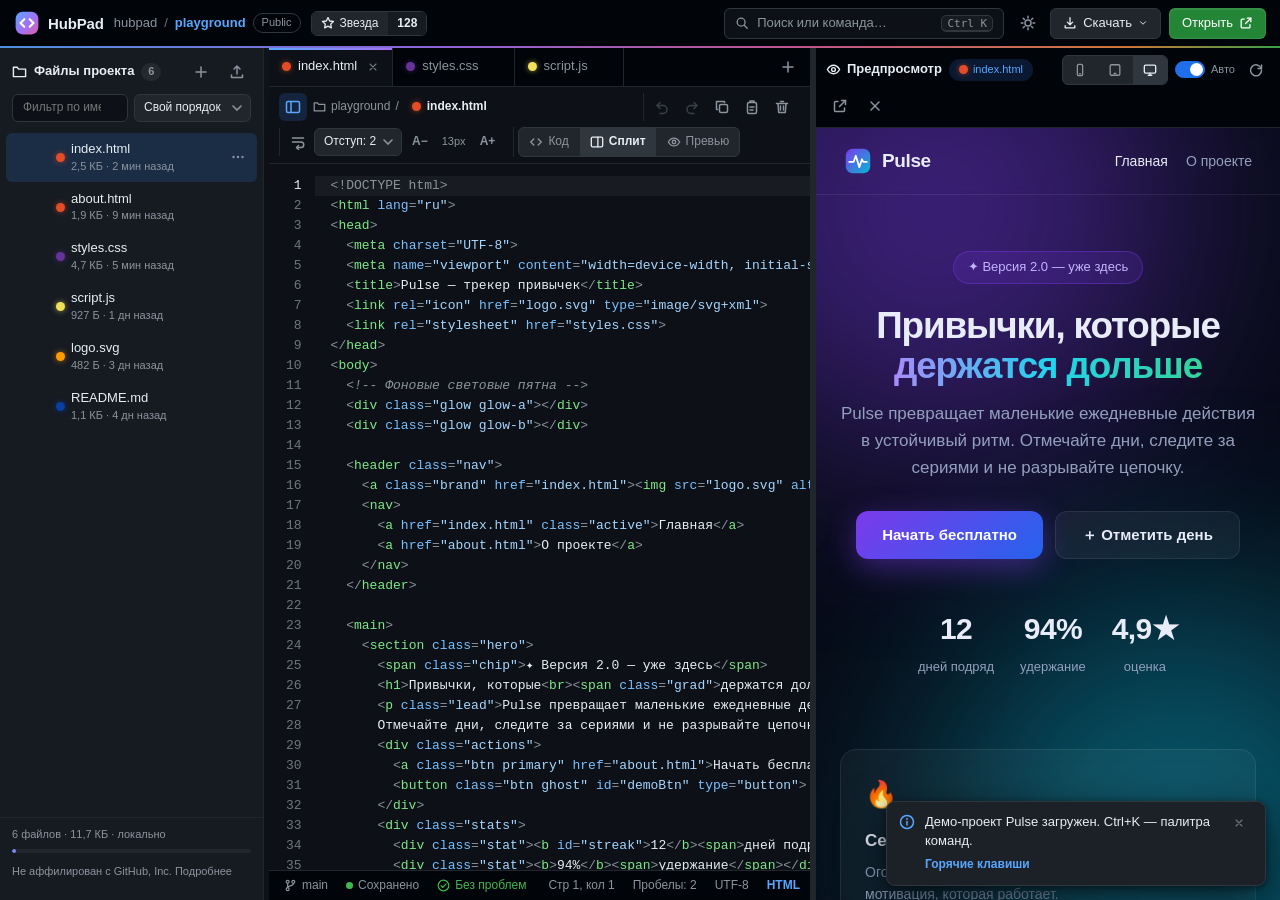
==== commit 4aeddd97: "Update index.html" ====
--- a/index.html
+++ b/index.html
@@ -138,6 +138,10 @@
             <div class="code-wrap" id="codeWrap">
               <div class="active-line" id="activeLine"></div>
               <pre class="hl" id="hl" aria-hidden="true"></pre>
+              <div class="ed-placeholder" id="edPlaceholder" hidden>
+                <span class="ep-title"><span id="epIco"></span><span id="epTitle">Начните вводить код…</span></span>
+                <span class="ep-hint">Печатайте прямо здесь · вставка — <kbd>Ctrl</kbd><kbd>V</kbd> или кнопка «Вставить» на панели</span>
+              </div>
               <textarea class="code-input" id="code" wrap="off" spellcheck="false" autocapitalize="off" autocomplete="off" autocorrect="off" aria-label="Редактор кода"></textarea>
               <span class="code-metrics" id="metrics">0000000000</span>
             </div>
@@ -228,7 +232,7 @@
 <div class="pop pop-dl" id="dlPop" hidden>
   <h3><span id="dlPopIco"></span>Скачать файл</h3>
   <label class="field-label" for="dlName">Имя файла</label>
-  <input class="field" id="dlName" autocomplete="off" spellcheck="false" autocapitalize="off" enterkeyhint="done">
+  <input class="field" id="dlName" autocomplete="off" spellcheck="false" autocapitalize="off" enterkeyhint="done" placeholder="например, index.html">
   <div class="field-hint" id="dlHint"></div>
   <label class="dl-standalone" id="dlStandaloneWrap">
     <input type="checkbox" id="dlStandalone">
--- a/css/styles.css
+++ b/css/styles.css
@@ -234,6 +234,13 @@
   background:transparent; color:transparent; -webkit-text-fill-color:transparent; caret-color:var(--fg); outline:none}
 .code-input::selection{background:var(--sel); color:transparent; -webkit-text-fill-color:transparent}
 .code-metrics{position:absolute; visibility:hidden; white-space:pre; padding:0; pointer-events:none; top:0; left:0}
+.ed-placeholder{position:absolute; top:12px; left:16px; right:16px; z-index:1; pointer-events:none;
+  display:flex; flex-direction:column; gap:4px; animation:epin .18s ease-out}
+.ep-title{display:flex; align-items:center; gap:8px; color:var(--muted);
+  font:400 var(--code-size)/var(--code-lh) ui-monospace,SFMono-Regular,"SF Mono",Menlo,Consolas,monospace}
+.ep-title svg{opacity:.6}
+.ep-hint{display:flex; align-items:center; gap:5px; flex-wrap:wrap; font-size:11.5px; line-height:1.7; color:var(--faint)}
+@keyframes epin{from{opacity:0; transform:translateY(-2px)}}
 .tk-kw{color:var(--syn-kw)} .tk-tag{color:var(--syn-tag)} .tk-attr{color:var(--syn-attr)}
 .tk-str{color:var(--syn-str)} .tk-com{color:var(--syn-com); font-style:italic}
 .tk-fun{color:var(--syn-fun)} .tk-const{color:var(--syn-const)}
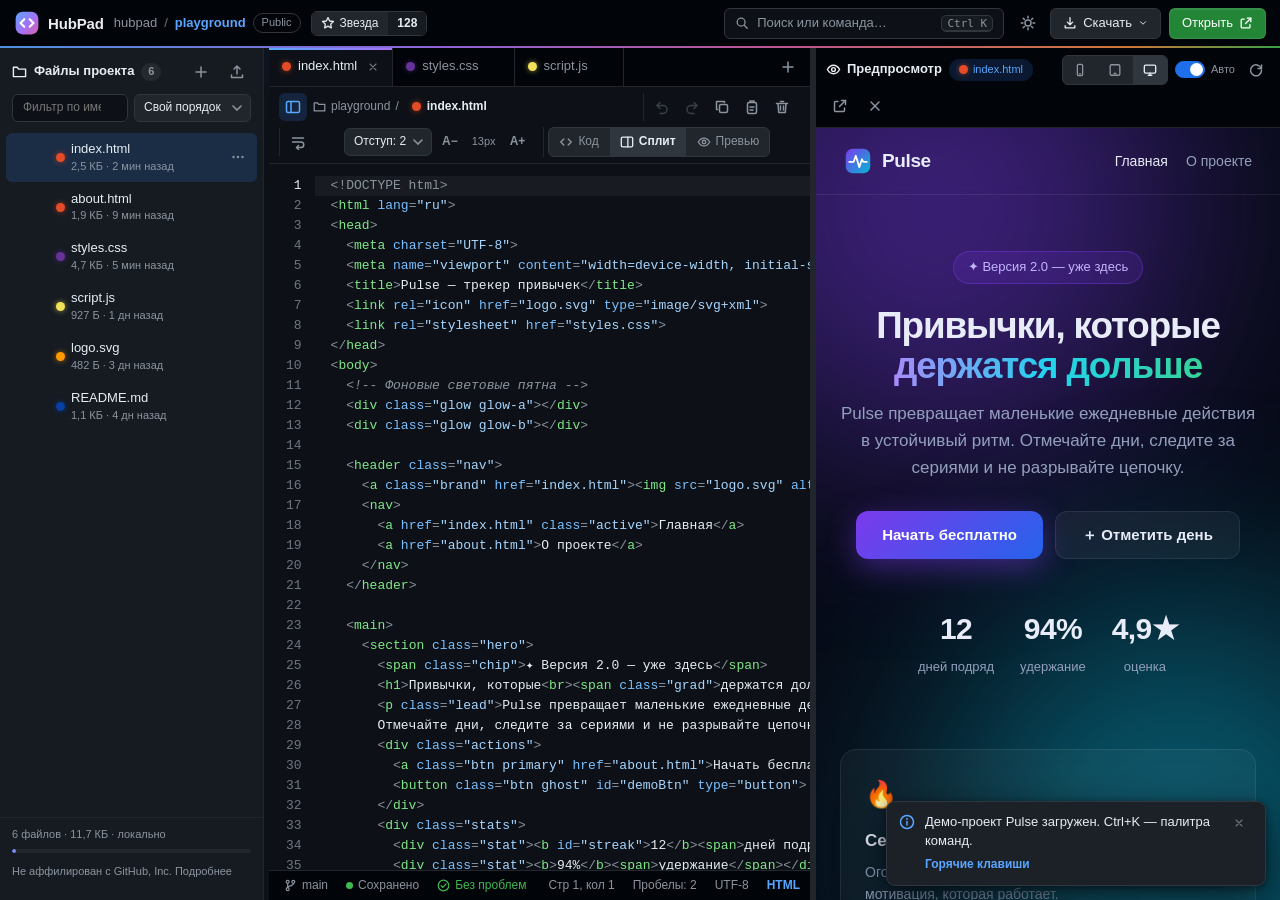
==== commit 7e39795e: "Update index.html" ====
--- a/index.html
+++ b/index.html
@@ -116,6 +116,7 @@
           </div>
           <div class="tb-group">
             <button class="icon-btn" id="wrapBtn" type="button" title="Перенос строк (Alt+Z)" aria-label="Перенос строк" aria-pressed="false"></button>
+            <button class="icon-btn" id="wsBtn" title="Показывать пробелы и табы (Alt+W)" aria-pressed="false"></button>
             <span class="tab-size-wrap"><select class="sel" id="tabSizeSel" title="Ширина отступа" aria-label="Ширина отступа">
               <option value="2">Отступ: 2</option><option value="4">Отступ: 4</option>
             </select></span>
--- a/css/styles.css
+++ b/css/styles.css
@@ -246,6 +246,10 @@
 .tk-fun{color:var(--syn-fun)} .tk-const{color:var(--syn-const)}
 .tk-meta{color:var(--syn-com)} .tk-h{color:var(--syn-attr); font-weight:700} .tk-b{color:var(--fg); font-weight:700}
 .tk-i{font-style:italic} .tk-pun{color:var(--muted)}
+.ws-s{background-image:radial-gradient(circle, var(--faint) 1px, transparent 1.3px);
+  background-size:1ch 100%; background-position:0 center; background-repeat:repeat-x}
+.ws-t{position:relative}
+.ws-t::before{content:"→"; position:absolute; left:0; top:0; color:var(--faint); opacity:.85; pointer-events:none}
 .ed-empty{position:absolute; inset:0; z-index:5; display:flex; align-items:center; justify-content:center; background:var(--canvas)}
 .empty-state{text-align:center; padding:24px; max-width:360px}
 .empty-ring{width:76px; height:76px; margin:0 auto 16px; border-radius:50%; display:flex; align-items:center; justify-content:center;
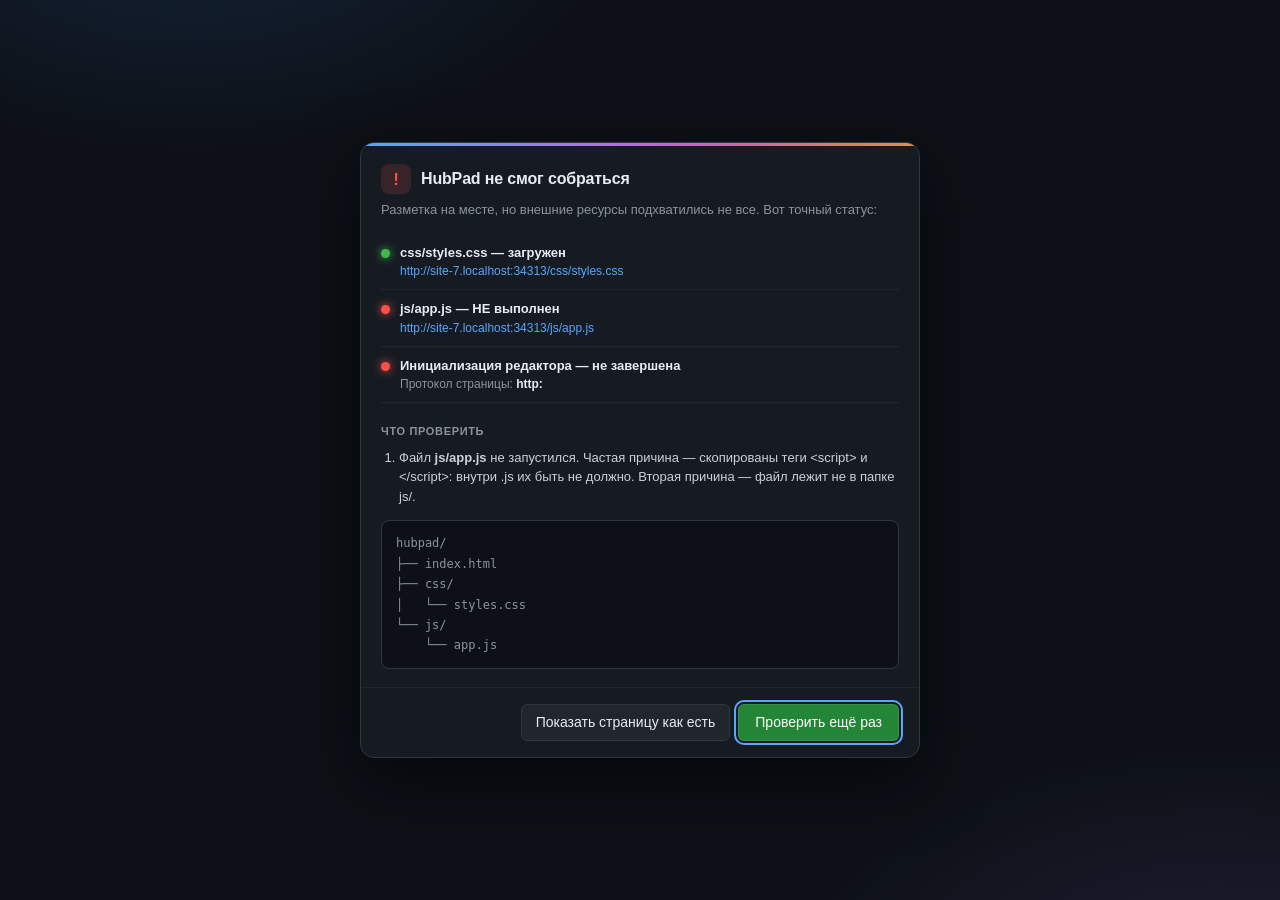
==== commit 15c54acd: "Update index.html" ====
--- a/index.html
+++ b/index.html
@@ -34,8 +34,9 @@
   <header class="topbar">
     <div class="brand" id="brand"></div>
     <div class="repo-crumb">
-      <span>hubpad</span><span class="sep">/</span><b>playground</b>
-      <span class="badge-public">Public</span>
+      <span>hubpad</span><span class="sep">/</span>
+      <button class="proj-btn" id="projBtn" title="Проекты (Ctrl+Alt+P)"><b id="projName">playground</b><span id="projCaret"></span></button>
+      <span class="badge-public" id="projCount">1 проект</span>
     </div>
     <button class="star-btn" id="starBtn" type="button" title="Отметить проект звездой">
       <span class="sb-l" id="starIco"></span><span class="sb-n" id="starCount">128</span>
@@ -59,7 +60,7 @@
     <!-- ======= САЙДБАР ======= -->
     <aside class="sidebar" id="sidebar">
       <div class="sb-head">
-        <div class="sb-title"><span id="sbFolderIco"></span>Файлы проекта <span class="count-pill" id="sbCount">0</span></div>
+        <div class="sb-title"><span id="sbFolderIco"></span><span id="sbProjName">playground</span> <span class="count-pill" id="sbCount">0</span></div>
         <button class="icon-btn" id="newFileBtn" type="button" title="Новый файл" aria-label="Новый файл"></button>
         <button class="icon-btn" id="importBtn" type="button" title="Импортировать файлы" aria-label="Импортировать файлы"></button>
       </div>
@@ -104,7 +105,7 @@
         <div class="ed-toolbar" id="edToolbar">
           <button class="icon-btn" id="sidebarBtn" type="button" title="Показать/скрыть файлы (Ctrl+B)" aria-label="Показать или скрыть панель файлов" aria-pressed="true"></button>
           <div class="crumb">
-            <span class="crumb-folder"><span id="crumbFolderIco"></span>playground<span>/</span></span>
+            <span class="crumb-folder"><span id="crumbFolderIco"></span><span id="crumbProj">playground</span><span>/</span></span>
             <button class="crumb-file" id="crumbFile" type="button" title="Переименовать файл"><span id="crumbDot" class="f-dot"></span><span id="crumbName">—</span></button>
           </div>
           <div class="tb-group">
